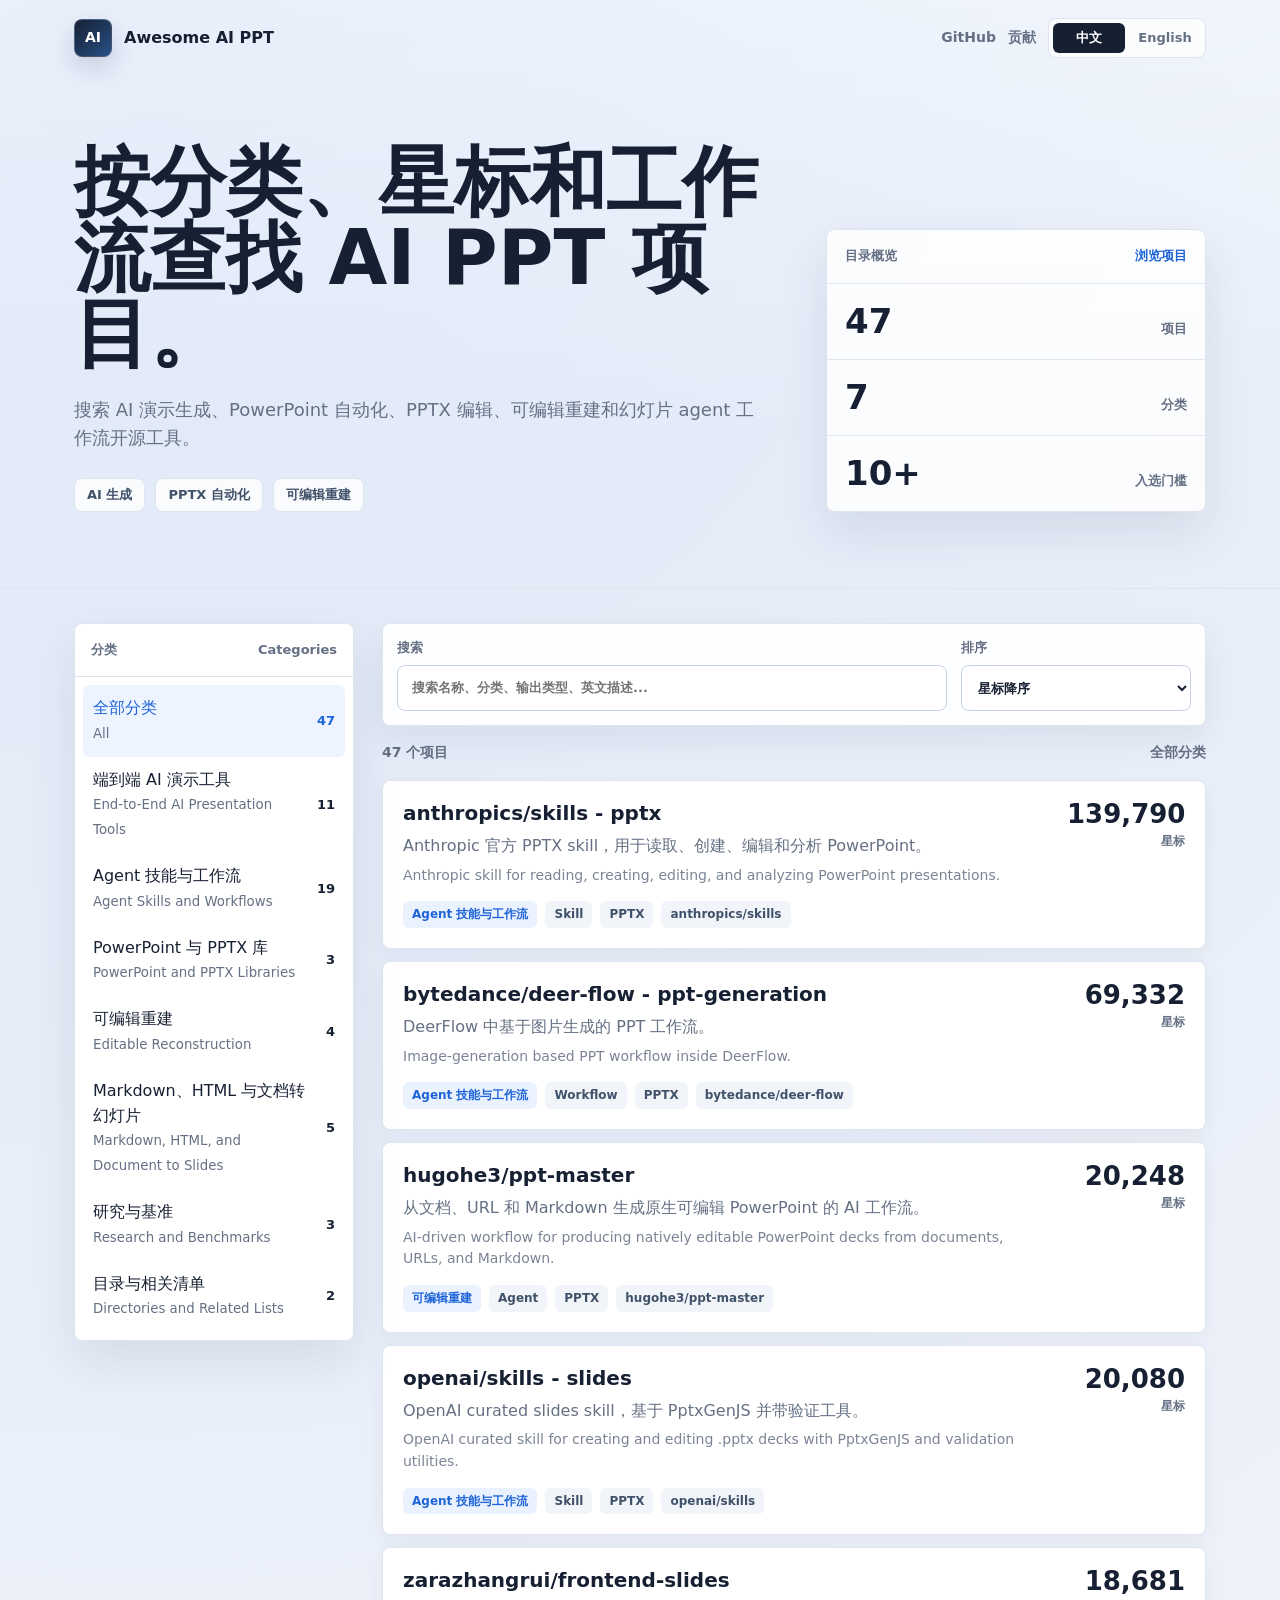
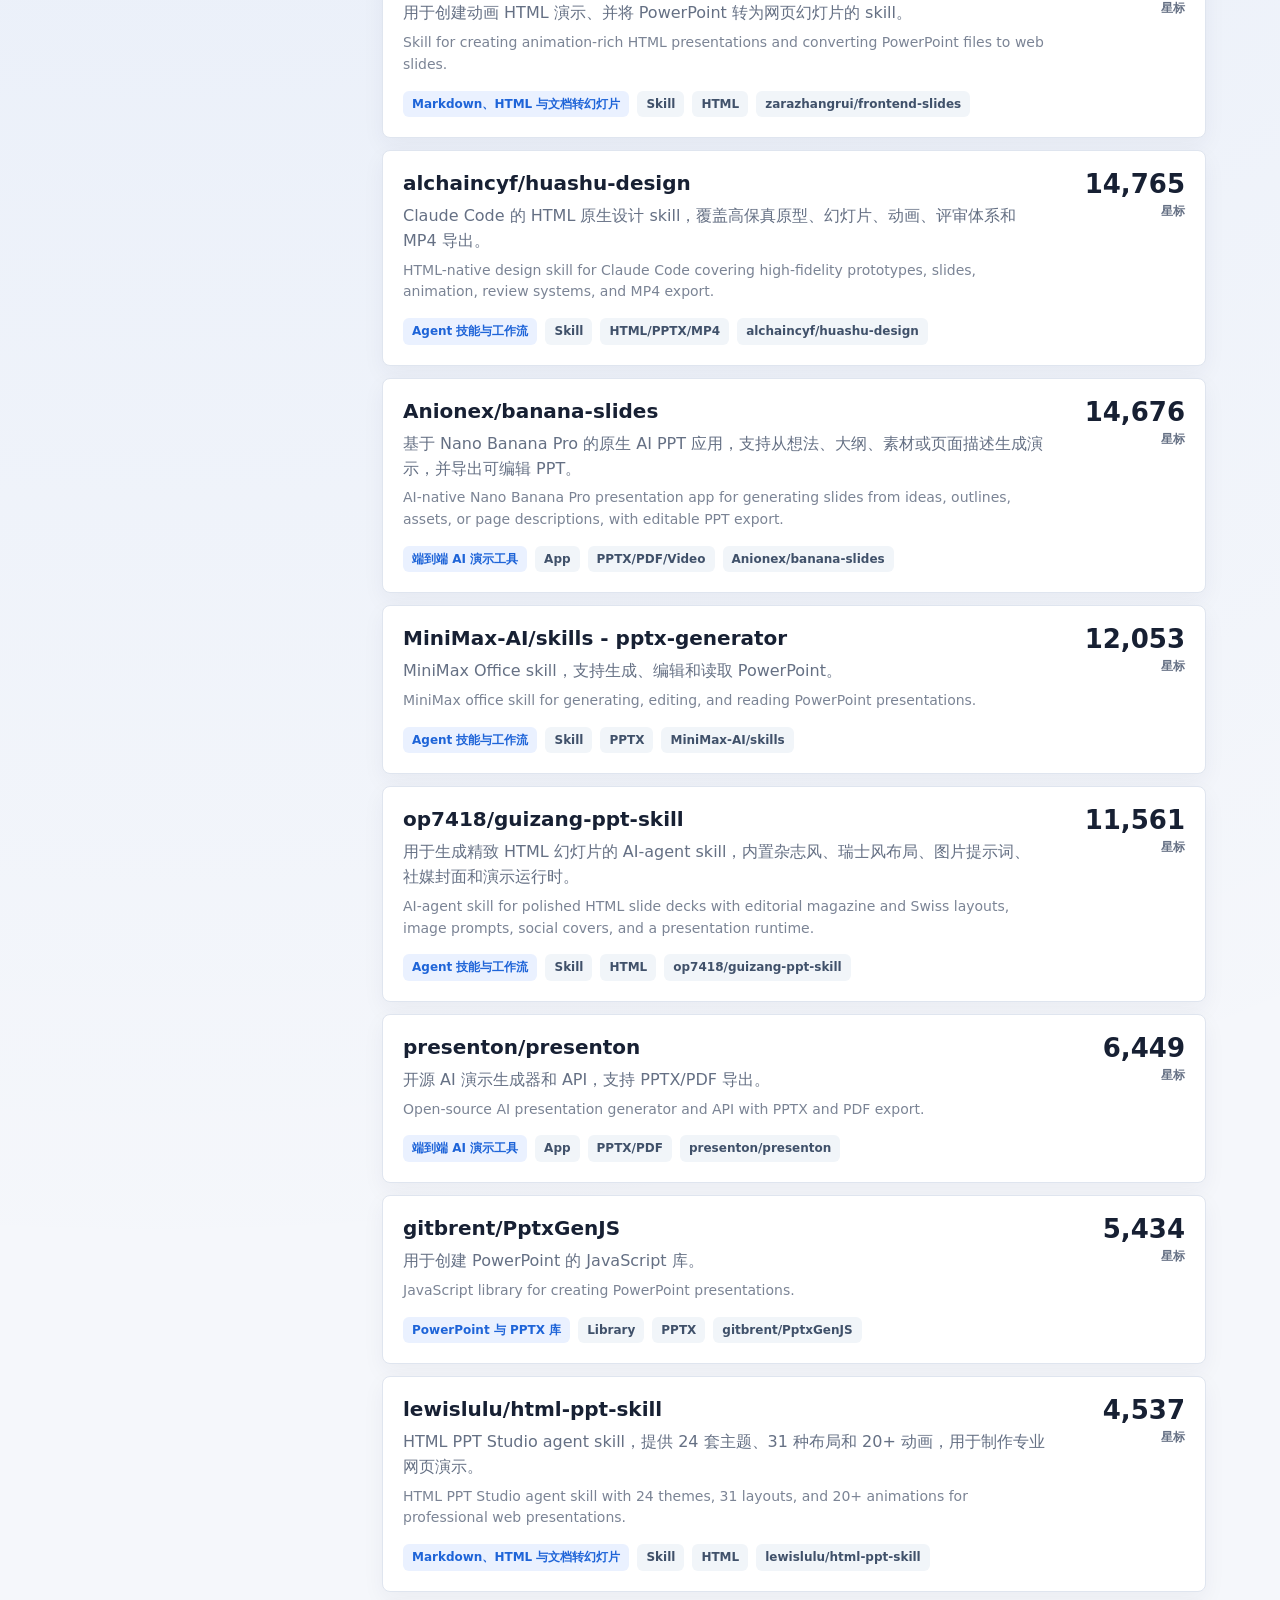
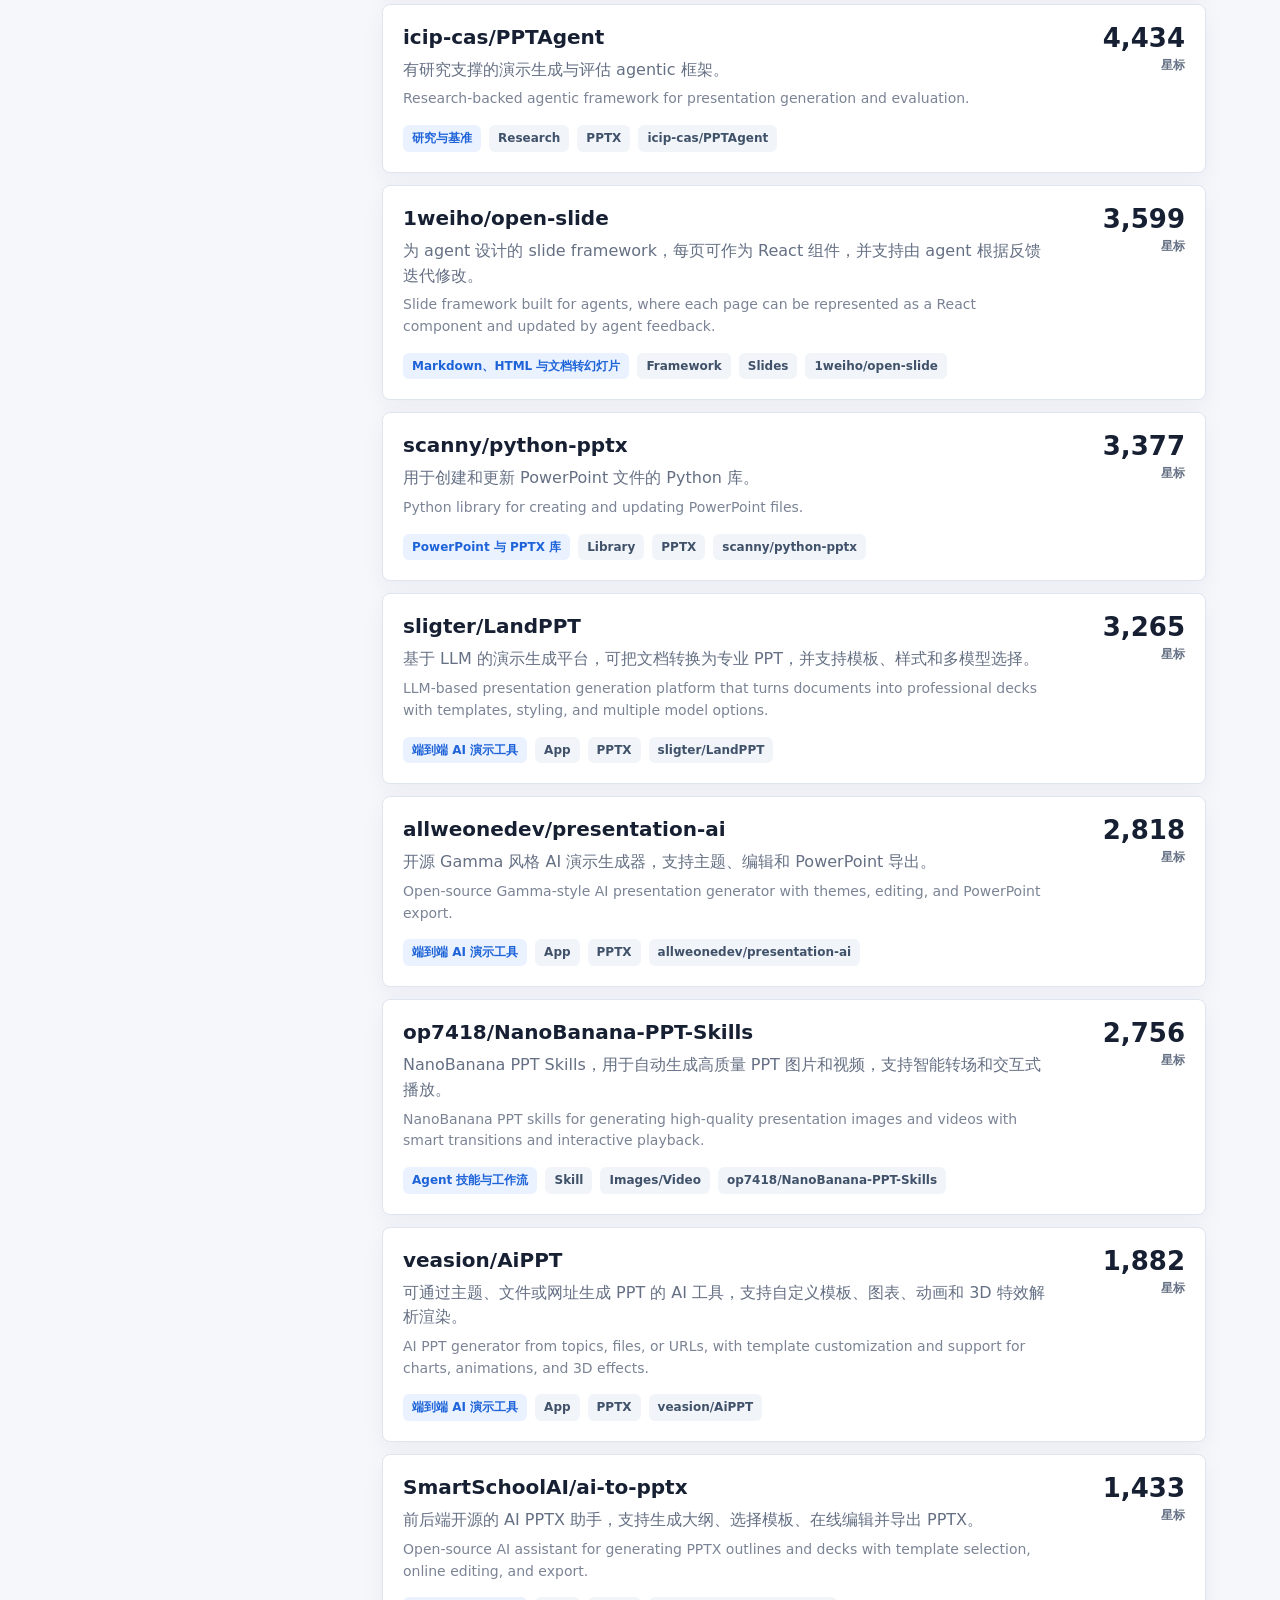
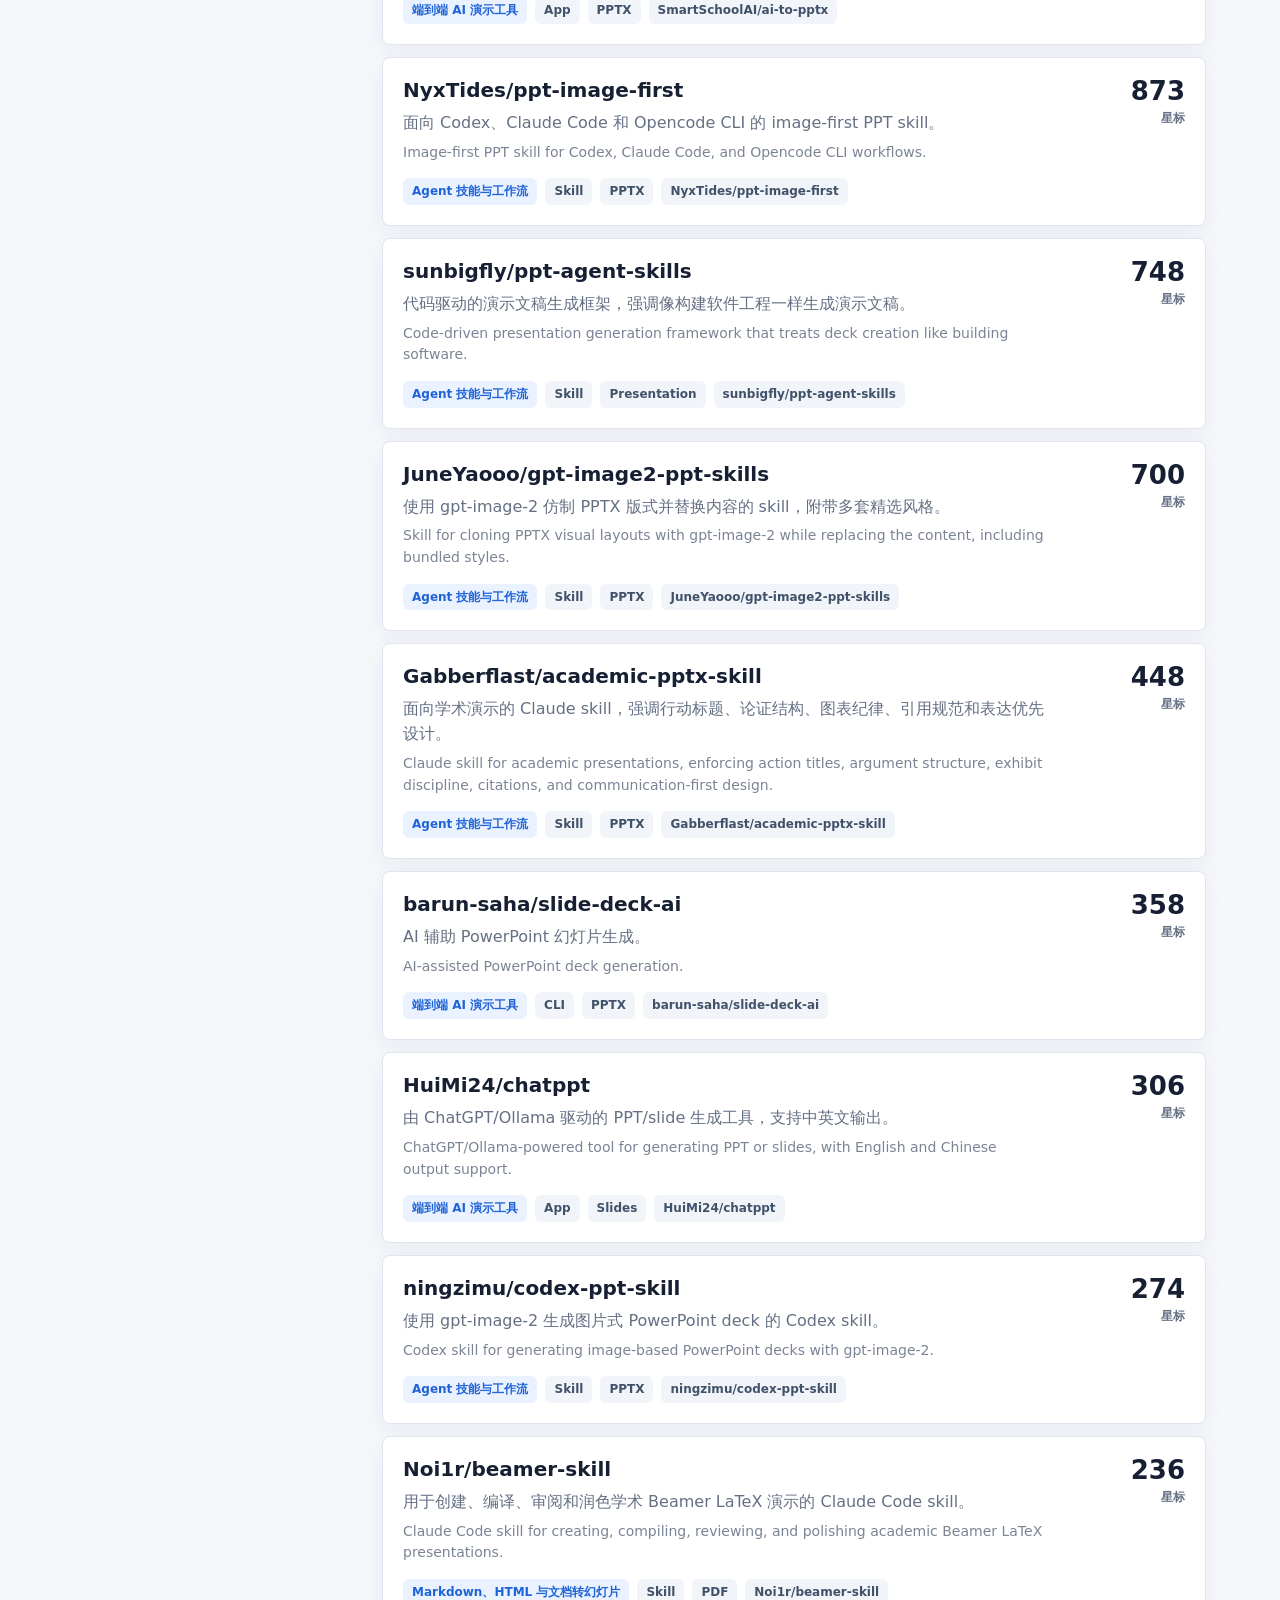
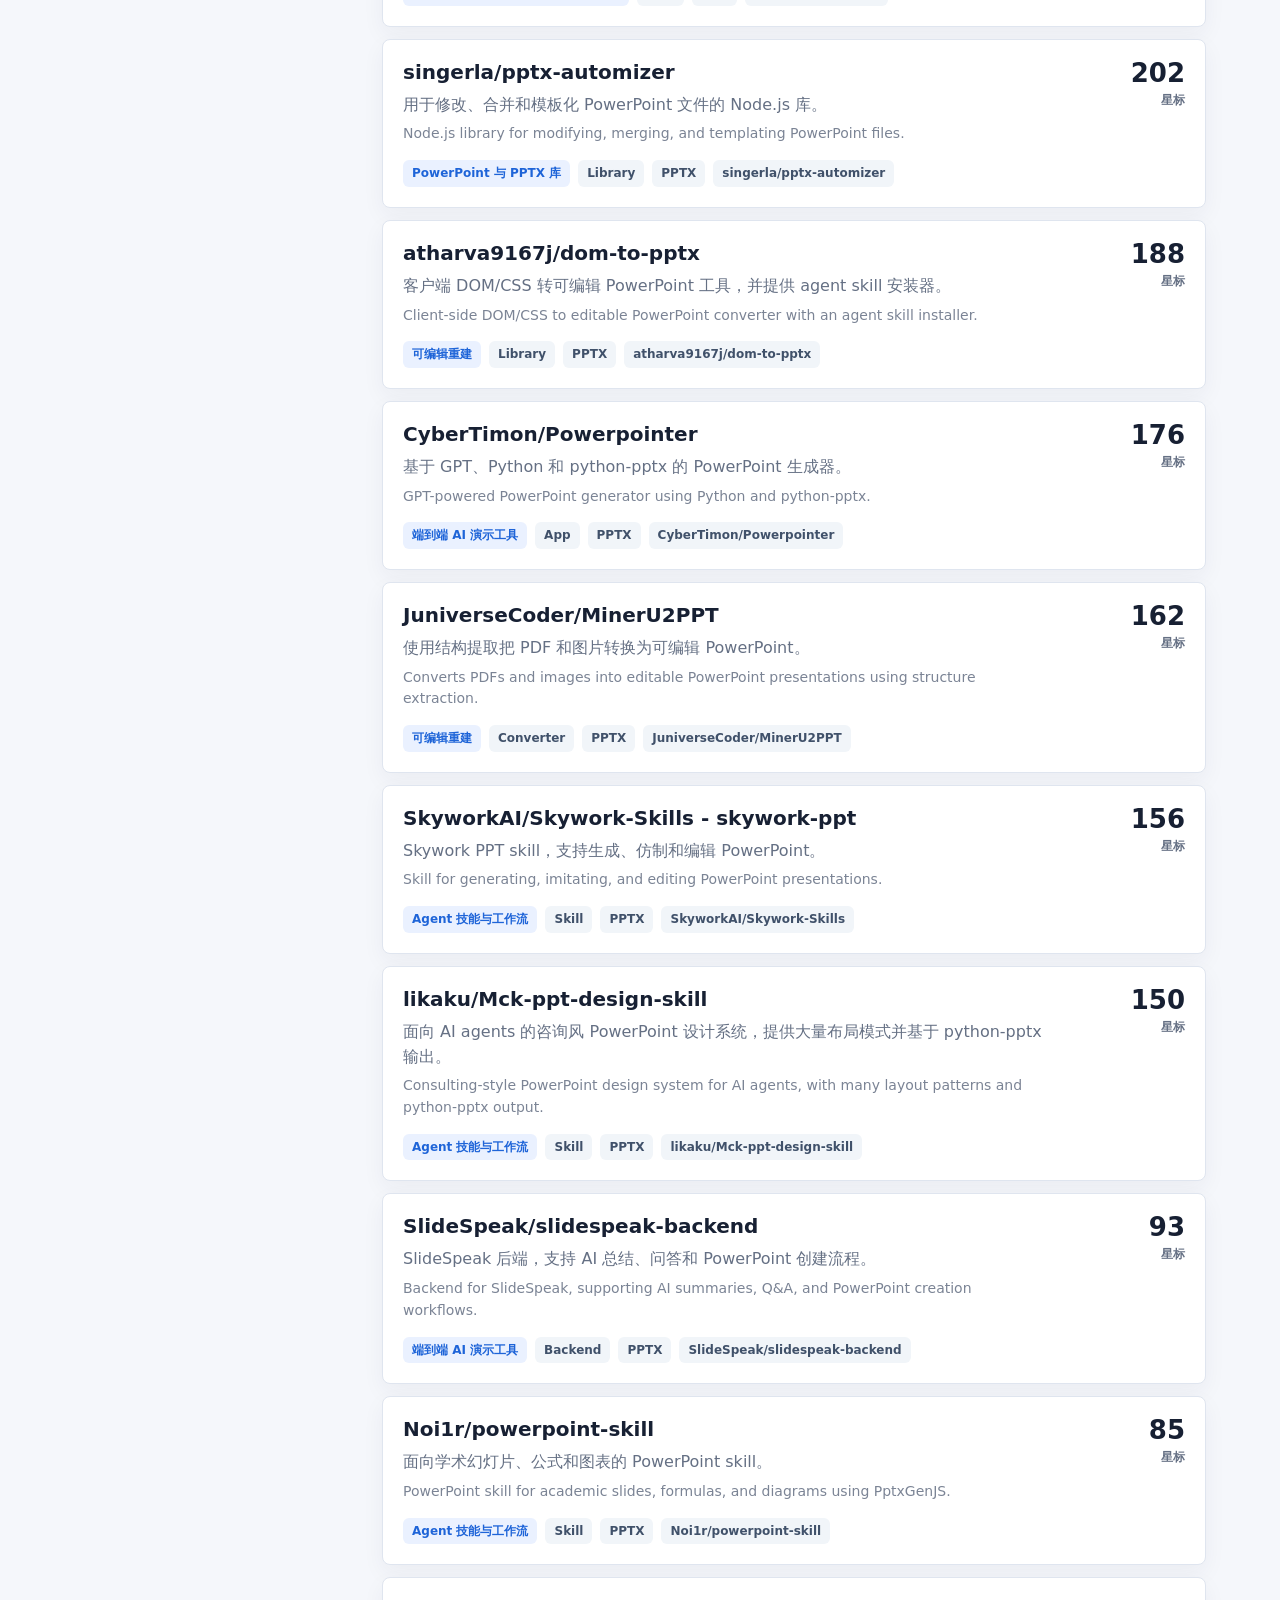
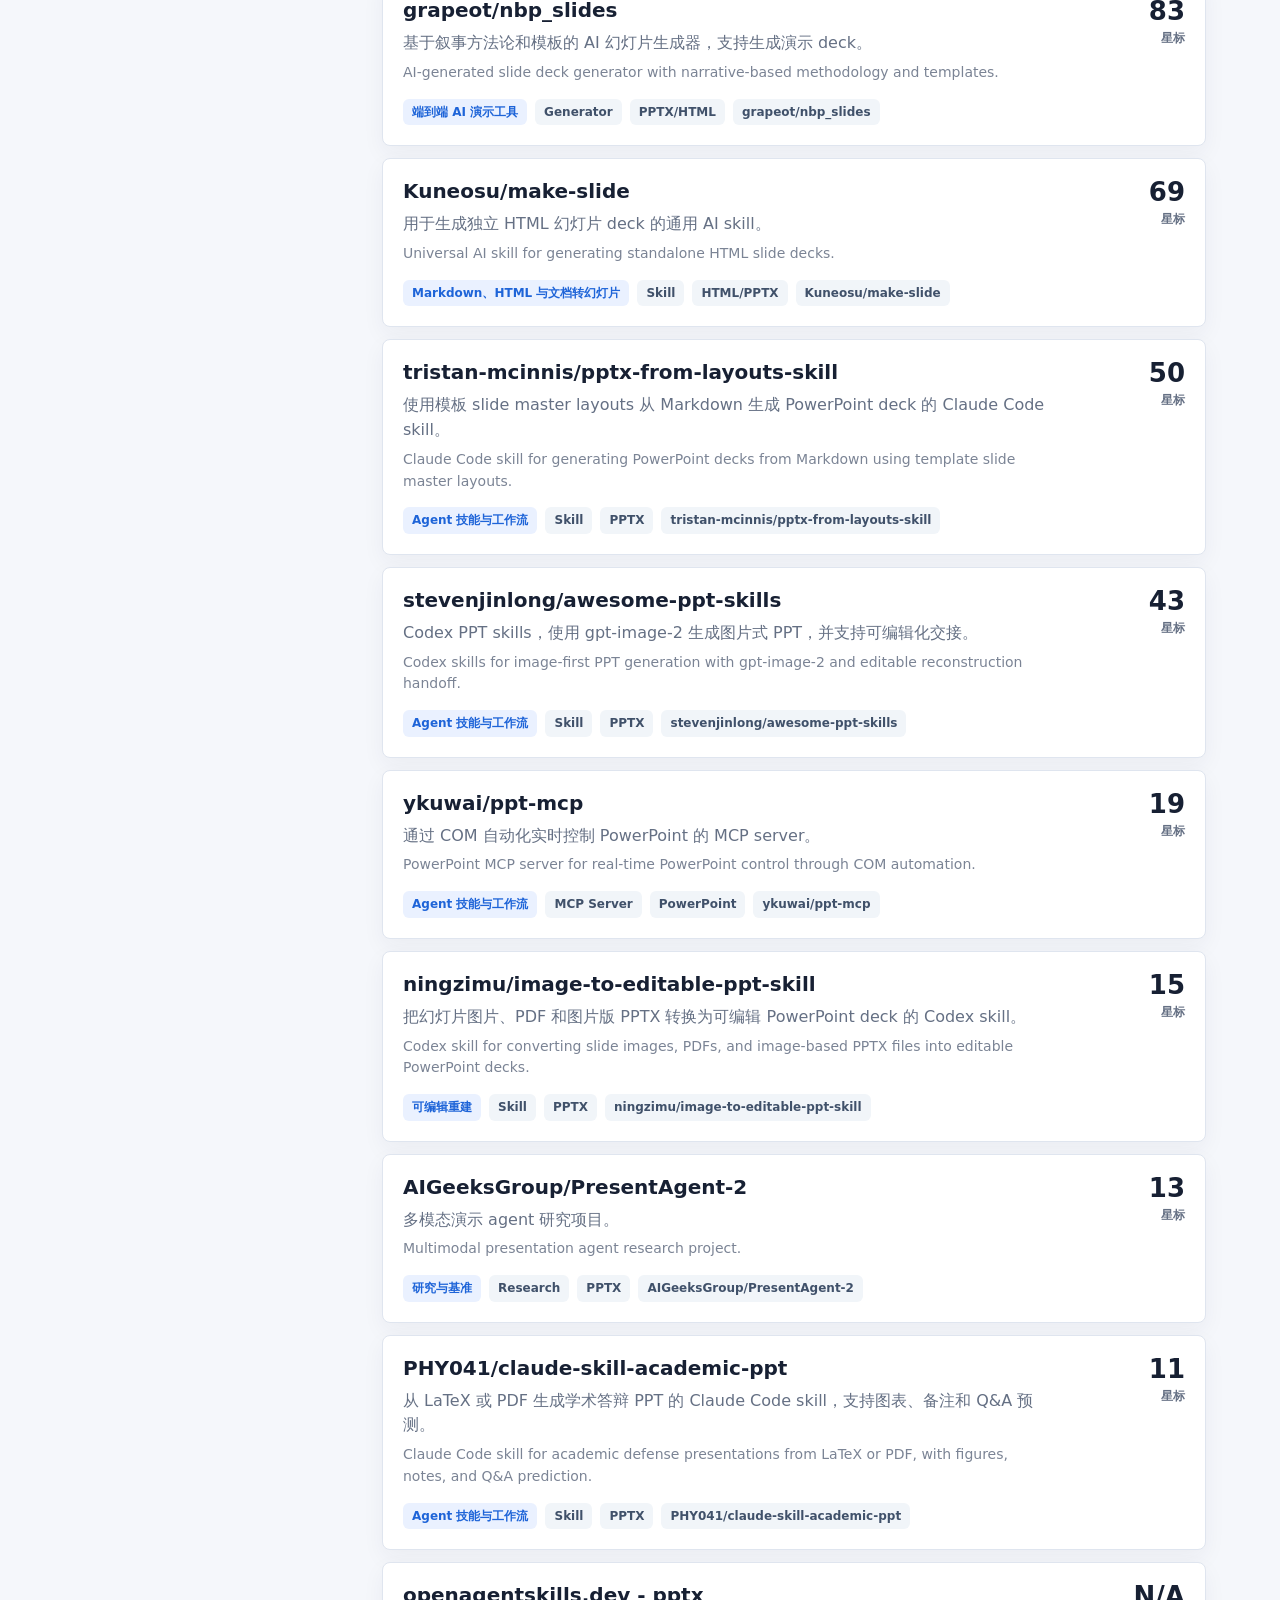
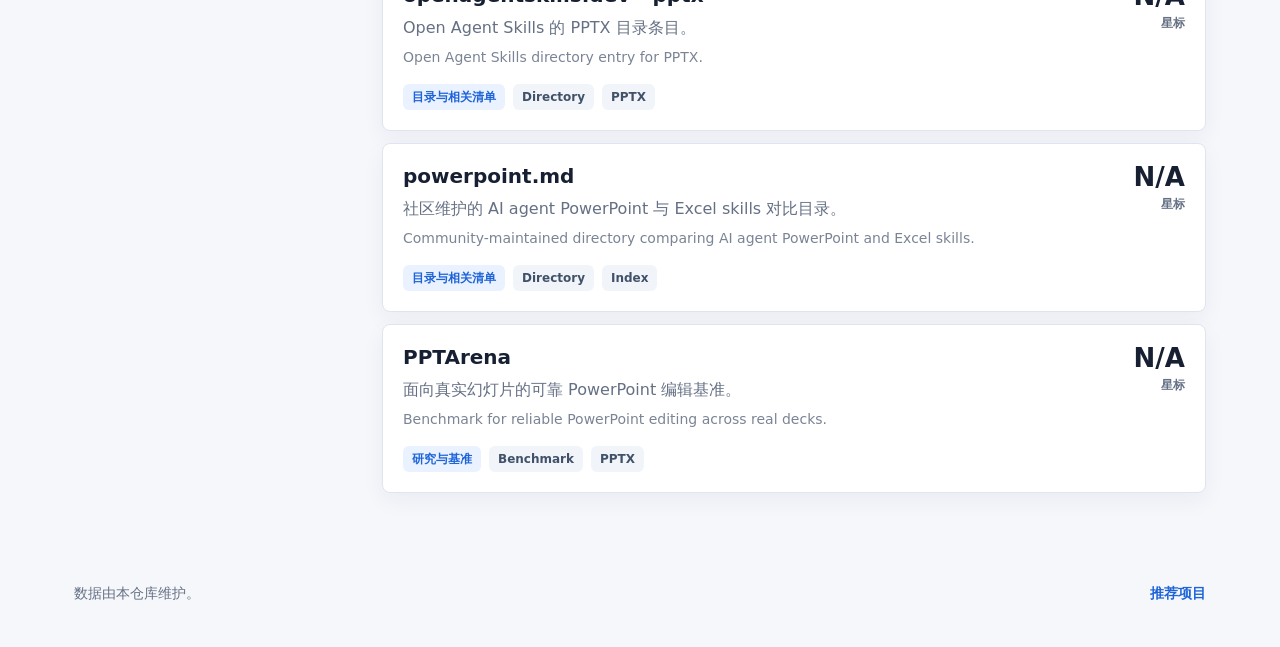
==== docs/index.html @ 70239cb6 "Remove Pages hero kicker" ====
<!doctype html>
<html lang="zh-CN">
  <head>
    <meta charset="utf-8">
    <meta name="viewport" content="width=device-width, initial-scale=1">
    <meta name="description" content="AI PPT、PowerPoint 自动化、PPTX 编辑和幻灯片工作流工具的双语可搜索目录。">
    <title>Awesome AI PPT</title>
    <link rel="stylesheet" href="styles.css">
  </head>
  <body>
    <header class="site-header">
      <nav class="topbar" aria-label="Primary">
        <a class="brand" href="./" aria-label="Awesome AI PPT home">
          <span class="brand-mark">AI</span>
          <span>Awesome AI PPT</span>
        </a>
        <div class="top-actions">
          <a href="https://github.com/ningzimu/awesome-ai-ppt">GitHub</a>
          <a href="https://github.com/ningzimu/awesome-ai-ppt/blob/main/CONTRIBUTING.md" data-i18n="contribute">贡献</a>
          <div class="language-switch" aria-label="Language switch">
            <button class="active" type="button" data-lang="zh">中文</button>
            <button type="button" data-lang="en">English</button>
          </div>
        </div>
      </nav>
      <section class="hero">
        <div class="hero-main">
          <h1 data-i18n="heroTitle">按分类、星标和工作流查找 AI PPT 项目。</h1>
          <p class="hero-copy" data-i18n="heroCopy">
            搜索 AI 演示生成、PowerPoint 自动化、PPTX 编辑、可编辑重建和幻灯片 agent 工作流开源工具。
          </p>
          <div class="hero-tags" aria-label="Highlighted workflows">
            <span data-i18n="tagGeneration">AI 生成</span>
            <span data-i18n="tagAutomation">PPTX 自动化</span>
            <span data-i18n="tagRebuild">可编辑重建</span>
          </div>
        </div>
        <div class="hero-panel" aria-label="Directory summary">
          <div class="hero-panel-head">
            <span data-i18n="summaryLabel">目录概览</span>
            <a href="#projectList" data-i18n="browseLabel">浏览项目</a>
          </div>
          <div class="hero-stats">
            <div>
              <strong id="statProjects">0</strong>
              <span data-i18n="projectsLabel">项目</span>
            </div>
            <div>
              <strong id="statCategories">0</strong>
              <span data-i18n="categoriesLabel">分类</span>
            </div>
            <div>
              <strong>10+</strong>
              <span data-i18n="thresholdLabel">入选门槛</span>
            </div>
          </div>
        </div>
      </section>
    </header>

    <main class="layout">
      <aside class="sidebar" aria-label="Category navigation">
        <div class="sidebar-head">
          <span>分类</span>
          <span>Categories</span>
        </div>
        <nav id="categoryNav" class="category-nav"></nav>
      </aside>

      <section class="content">
        <div class="toolbar" aria-label="Directory controls">
          <label class="search">
            <span data-i18n="searchLabel">搜索</span>
            <input id="searchInput" type="search" placeholder="搜索名称、分类、输出类型、英文描述..." autocomplete="off">
          </label>
          <label class="select">
            <span data-i18n="sortLabel">排序</span>
            <select id="sortSelect">
              <option value="stars-desc" data-i18n="sortStarsDesc">星标降序</option>
              <option value="stars-asc" data-i18n="sortStarsAsc">星标升序</option>
              <option value="name-asc" data-i18n="sortNameAsc">名称 A-Z</option>
            </select>
          </label>
        </div>

        <div class="result-line">
          <span id="resultCount">0 个项目</span>
          <span id="activeCategory">全部分类</span>
        </div>

        <div id="projectList" class="project-list" aria-live="polite"></div>
      </section>
    </main>

    <footer class="site-footer">
      <span data-i18n="footerCopy">数据由本仓库维护。</span>
      <a href="https://github.com/ningzimu/awesome-ai-ppt/issues/new?template=add-project.md" data-i18n="suggestProject">推荐项目</a>
    </footer>

    <script src="app.js" defer></script>
  </body>
</html>
---- docs/styles.css ----
:root {
  color-scheme: light;
  --bg: #f5f7fb;
  --panel: #ffffff;
  --panel-soft: #f9fbff;
  --text: #172033;
  --muted: #657084;
  --line: #dfe5ef;
  --line-strong: #c7d2e2;
  --accent: #1e64d8;
  --accent-2: #0f9f8f;
  --accent-soft: #eaf1ff;
  --chip: #eef4ff;
  --shadow: 0 20px 48px rgba(31, 45, 74, 0.1);
}

* {
  box-sizing: border-box;
}

html {
  scroll-behavior: smooth;
}

body {
  margin: 0;
  overflow-x: hidden;
  background:
    radial-gradient(circle at 12% 0%, rgba(30, 100, 216, 0.1), transparent 28%),
    linear-gradient(180deg, #ffffff 0, var(--bg) 420px);
  color: var(--text);
  font-family: Inter, ui-sans-serif, system-ui, -apple-system, BlinkMacSystemFont, "Segoe UI", sans-serif;
  line-height: 1.55;
}

a {
  color: inherit;
  text-decoration: none;
}

.site-header {
  border-bottom: 1px solid var(--line);
}

.topbar {
  display: flex;
  align-items: center;
  justify-content: space-between;
  gap: 24px;
  max-width: 1180px;
  margin: 0 auto;
  padding: 18px 24px;
}

.brand,
.top-actions {
  display: flex;
  align-items: center;
  gap: 12px;
}

.brand {
  font-weight: 800;
}

.brand-mark {
  display: inline-grid;
  width: 38px;
  height: 38px;
  place-items: center;
  border: 1px solid rgba(255, 255, 255, 0.18);
  border-radius: 8px;
  background: linear-gradient(135deg, var(--text), #285086);
  color: #fff;
  font-size: 14px;
  box-shadow: 0 10px 24px rgba(23, 32, 51, 0.16);
}

.top-actions a {
  color: var(--muted);
  font-size: 14px;
  font-weight: 700;
}

.top-actions a:hover {
  color: var(--accent);
}

.language-switch {
  display: inline-flex;
  gap: 4px;
  padding: 4px;
  border: 1px solid var(--line);
  border-radius: 8px;
  background: rgba(255, 255, 255, 0.78);
}

.language-switch button {
  min-width: 72px;
  min-height: 30px;
  border: 0;
  border-radius: 6px;
  background: transparent;
  color: var(--muted);
  cursor: pointer;
  font: inherit;
  font-size: 13px;
  font-weight: 800;
}

.language-switch button.active {
  background: var(--text);
  color: #fff;
}

.hero {
  display: grid;
  grid-template-columns: minmax(0, 1fr) minmax(300px, 380px);
  gap: 44px;
  max-width: 1180px;
  margin: 0 auto;
  padding: 68px 24px 76px;
}

.hero-main {
  min-width: 0;
}

h1 {
  max-width: 760px;
  margin: 0;
  font-size: clamp(42px, 7vw, 76px);
  line-height: 1;
  letter-spacing: 0;
  overflow-wrap: anywhere;
}

.hero-copy {
  max-width: 690px;
  margin: 24px 0 0;
  color: var(--muted);
  font-size: 18px;
}

.hero-tags {
  display: flex;
  flex-wrap: wrap;
  gap: 10px;
  margin-top: 26px;
}

.hero-tags span {
  display: inline-flex;
  align-items: center;
  min-height: 34px;
  padding: 6px 12px;
  border: 1px solid var(--line);
  border-radius: 8px;
  background: rgba(255, 255, 255, 0.8);
  color: #40516a;
  font-size: 13px;
  font-weight: 800;
}

.hero-panel {
  align-self: end;
  min-width: 0;
  border: 1px solid var(--line);
  border-radius: 8px;
  background: rgba(255, 255, 255, 0.86);
  box-shadow: var(--shadow);
  overflow: hidden;
}

.hero-panel-head {
  display: flex;
  align-items: center;
  justify-content: space-between;
  gap: 16px;
  padding: 16px 18px;
  border-bottom: 1px solid var(--line);
  color: var(--muted);
  font-size: 13px;
  font-weight: 800;
}

.hero-panel-head a {
  color: var(--accent);
}

.hero-stats {
  display: grid;
}

.hero-stats div {
  display: flex;
  align-items: baseline;
  justify-content: space-between;
  gap: 20px;
  padding: 20px 18px;
  border-bottom: 1px solid var(--line);
}

.hero-stats div:last-child {
  border-bottom: 0;
}

.hero-stats strong {
  font-size: 34px;
  line-height: 1;
}

.hero-stats span {
  color: var(--muted);
  font-size: 13px;
  font-weight: 750;
  text-align: right;
}

.layout {
  display: grid;
  grid-template-columns: 280px minmax(0, 1fr);
  gap: 28px;
  max-width: 1180px;
  margin: 0 auto;
  padding: 34px 24px 64px;
}

.sidebar {
  position: sticky;
  top: 18px;
  align-self: start;
  border: 1px solid var(--line);
  border-radius: 8px;
  background: var(--panel);
  box-shadow: var(--shadow);
  overflow: hidden;
}

.sidebar-head {
  display: flex;
  justify-content: space-between;
  padding: 16px;
  border-bottom: 1px solid var(--line);
  color: var(--muted);
  font-size: 13px;
  font-weight: 800;
}

.category-nav {
  display: grid;
  padding: 8px;
}

.category-nav button {
  display: grid;
  grid-template-columns: minmax(0, 1fr) auto;
  align-items: center;
  gap: 12px;
  width: 100%;
  padding: 11px 10px;
  border: 0;
  border-radius: 6px;
  background: transparent;
  color: var(--text);
  cursor: pointer;
  font: inherit;
  text-align: left;
}

.category-nav button:hover,
.category-nav button.active {
  background: var(--chip);
  color: var(--accent);
}

.category-nav small {
  color: var(--muted);
}

.category-nav strong {
  font-size: 13px;
}

.content {
  min-width: 0;
}

.toolbar {
  position: sticky;
  top: 18px;
  z-index: 2;
  display: grid;
  grid-template-columns: minmax(0, 1fr) 230px;
  gap: 14px;
  margin-bottom: 14px;
  padding: 14px;
  border: 1px solid var(--line);
  border-radius: 8px;
  background: rgba(255, 255, 255, 0.92);
  box-shadow: 0 14px 32px rgba(31, 45, 74, 0.08);
}

.search,
.select {
  display: grid;
  gap: 7px;
  color: var(--muted);
  font-size: 13px;
  font-weight: 800;
}

input,
select {
  width: 100%;
  min-height: 46px;
  border: 1px solid var(--line-strong);
  border-radius: 8px;
  background: #fff;
  color: var(--text);
  font: inherit;
}

input {
  padding: 0 14px;
}

select {
  padding: 0 12px;
}

input:focus,
select:focus {
  border-color: var(--accent);
  outline: 3px solid rgba(30, 100, 216, 0.16);
}

.result-line {
  display: flex;
  align-items: center;
  justify-content: space-between;
  gap: 16px;
  margin: 16px 0;
  color: var(--muted);
  font-size: 14px;
  font-weight: 800;
}

.project-list {
  display: grid;
  gap: 12px;
}

.project {
  display: grid;
  grid-template-columns: minmax(0, 1fr) 118px;
  gap: 22px;
  padding: 20px;
  border: 1px solid var(--line);
  border-radius: 8px;
  background: var(--panel);
  box-shadow: 0 8px 22px rgba(31, 45, 74, 0.05);
  transition: border-color 160ms ease, box-shadow 160ms ease, transform 160ms ease;
}

.project:hover {
  border-color: rgba(30, 100, 216, 0.32);
  box-shadow: 0 16px 34px rgba(31, 45, 74, 0.1);
  transform: translateY(-1px);
}

.project h2 {
  margin: 0 0 8px;
  font-size: 20px;
  line-height: 1.25;
  letter-spacing: 0;
}

.project h2 a:hover {
  color: var(--accent);
}

.project p {
  margin: 0;
  color: var(--muted);
}

.project p.secondary {
  margin-top: 6px;
  color: #7b8495;
  font-size: 14px;
}

.meta {
  display: flex;
  flex-wrap: wrap;
  gap: 8px;
  margin-top: 15px;
}

.chip {
  display: inline-flex;
  align-items: center;
  min-height: 26px;
  padding: 4px 9px;
  border-radius: 6px;
  background: #f1f5f9;
  color: #40516a;
  font-size: 12px;
  font-weight: 800;
}

.chip:first-child {
  background: var(--accent-soft);
  color: var(--accent);
}

.stars {
  display: grid;
  align-content: start;
  justify-items: end;
  gap: 5px;
  min-width: 0;
  color: var(--muted);
  font-size: 12px;
  font-weight: 800;
}

.stars strong {
  color: var(--text);
  font-size: 26px;
  line-height: 1;
}

.empty {
  padding: 38px;
  border: 1px dashed var(--line-strong);
  border-radius: 8px;
  background: #fff;
  color: var(--muted);
  text-align: center;
}

.site-footer {
  display: flex;
  align-items: center;
  justify-content: space-between;
  gap: 18px;
  max-width: 1180px;
  margin: 0 auto;
  padding: 26px 24px 42px;
  color: var(--muted);
  font-size: 14px;
}

.site-footer a {
  color: var(--accent);
  font-weight: 800;
}

@media (max-width: 900px) {
  .hero,
  .layout,
  .toolbar {
    grid-template-columns: 1fr;
  }

  .hero {
    padding-top: 42px;
  }

  .sidebar,
  .toolbar {
    position: static;
  }

  .category-nav {
    grid-template-columns: repeat(2, minmax(0, 1fr));
  }
}

@media (max-width: 640px) {
  .topbar,
  .top-actions,
  .result-line,
  .site-footer {
    align-items: flex-start;
    flex-direction: column;
  }

  .topbar {
    gap: 16px;
  }

  .hero {
    padding: 34px 18px 48px;
  }

  .layout {
    padding: 24px 18px 48px;
  }

  h1 {
    font-size: 36px;
    line-height: 1.08;
  }

  .category-nav {
    grid-template-columns: 1fr;
  }

  .project {
    grid-template-columns: 1fr;
  }

  .stars {
    justify-items: start;
    grid-template-columns: auto auto;
    align-items: baseline;
  }
}
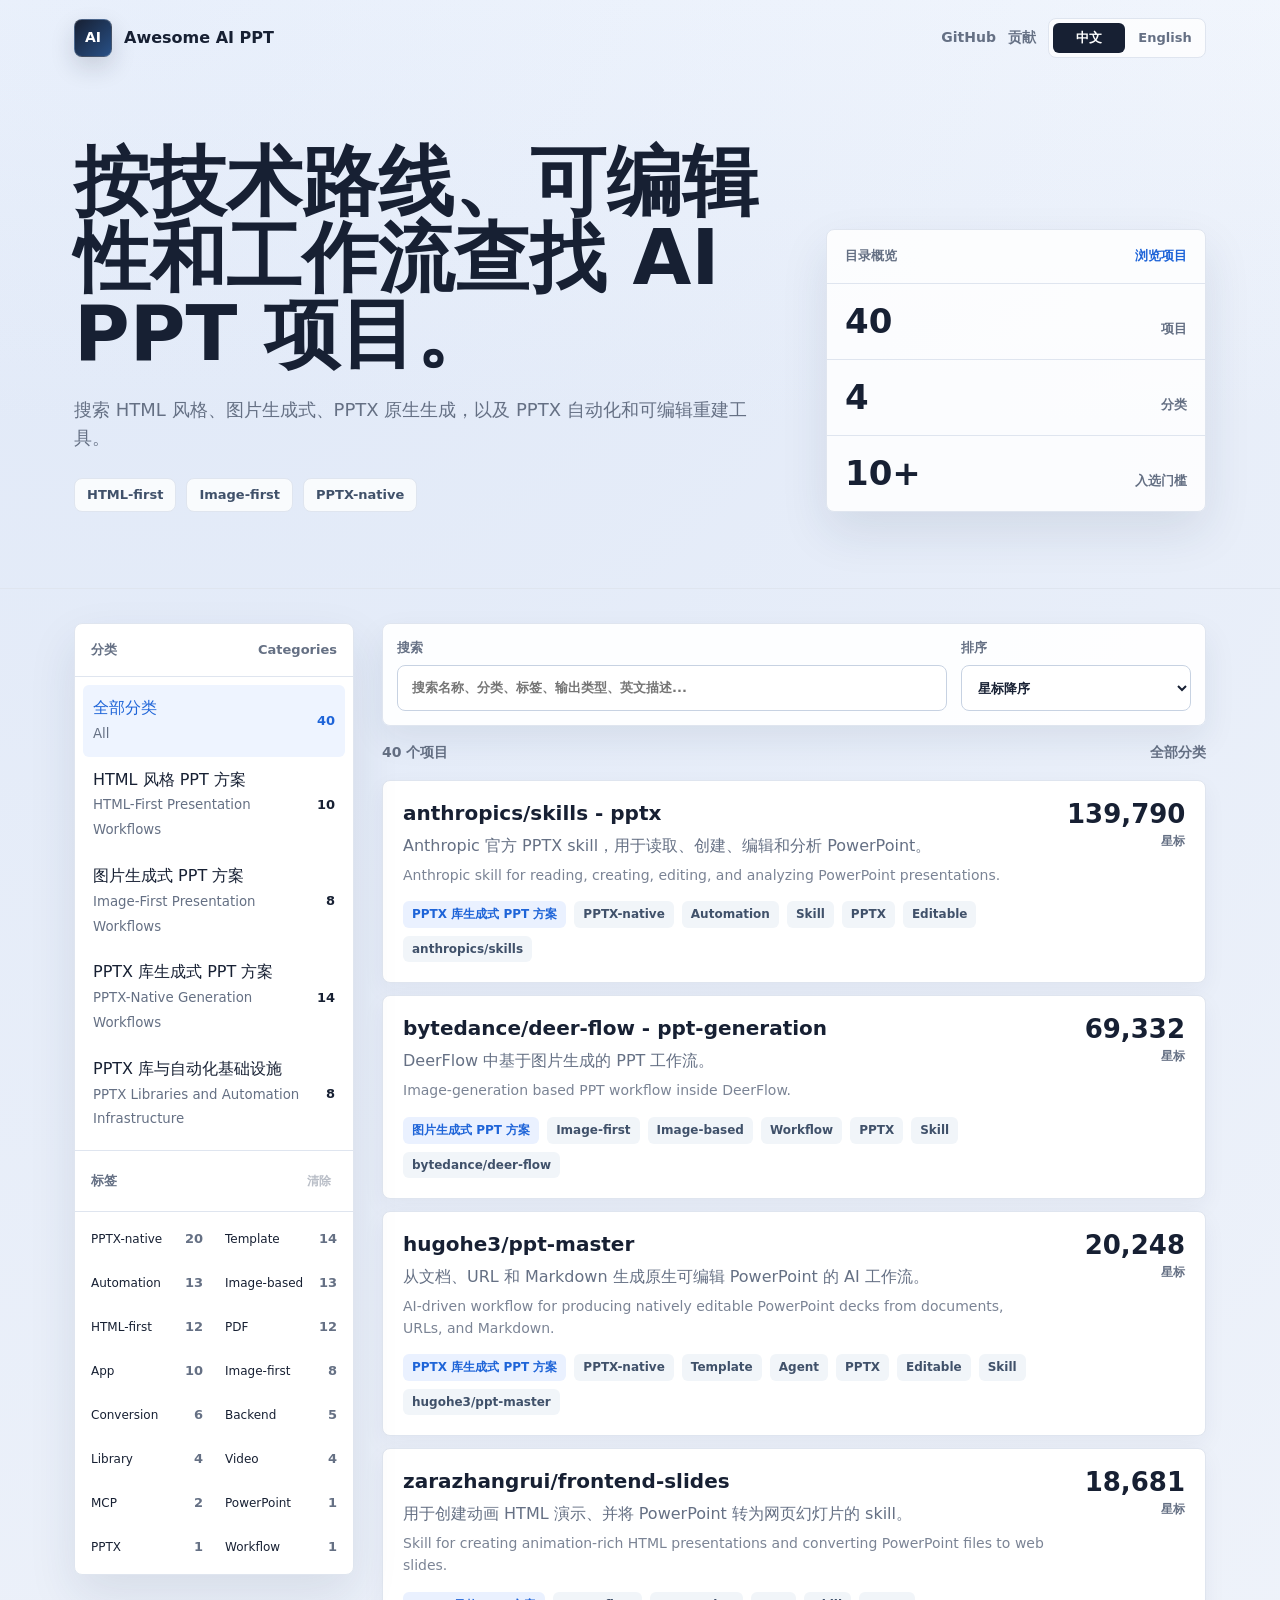
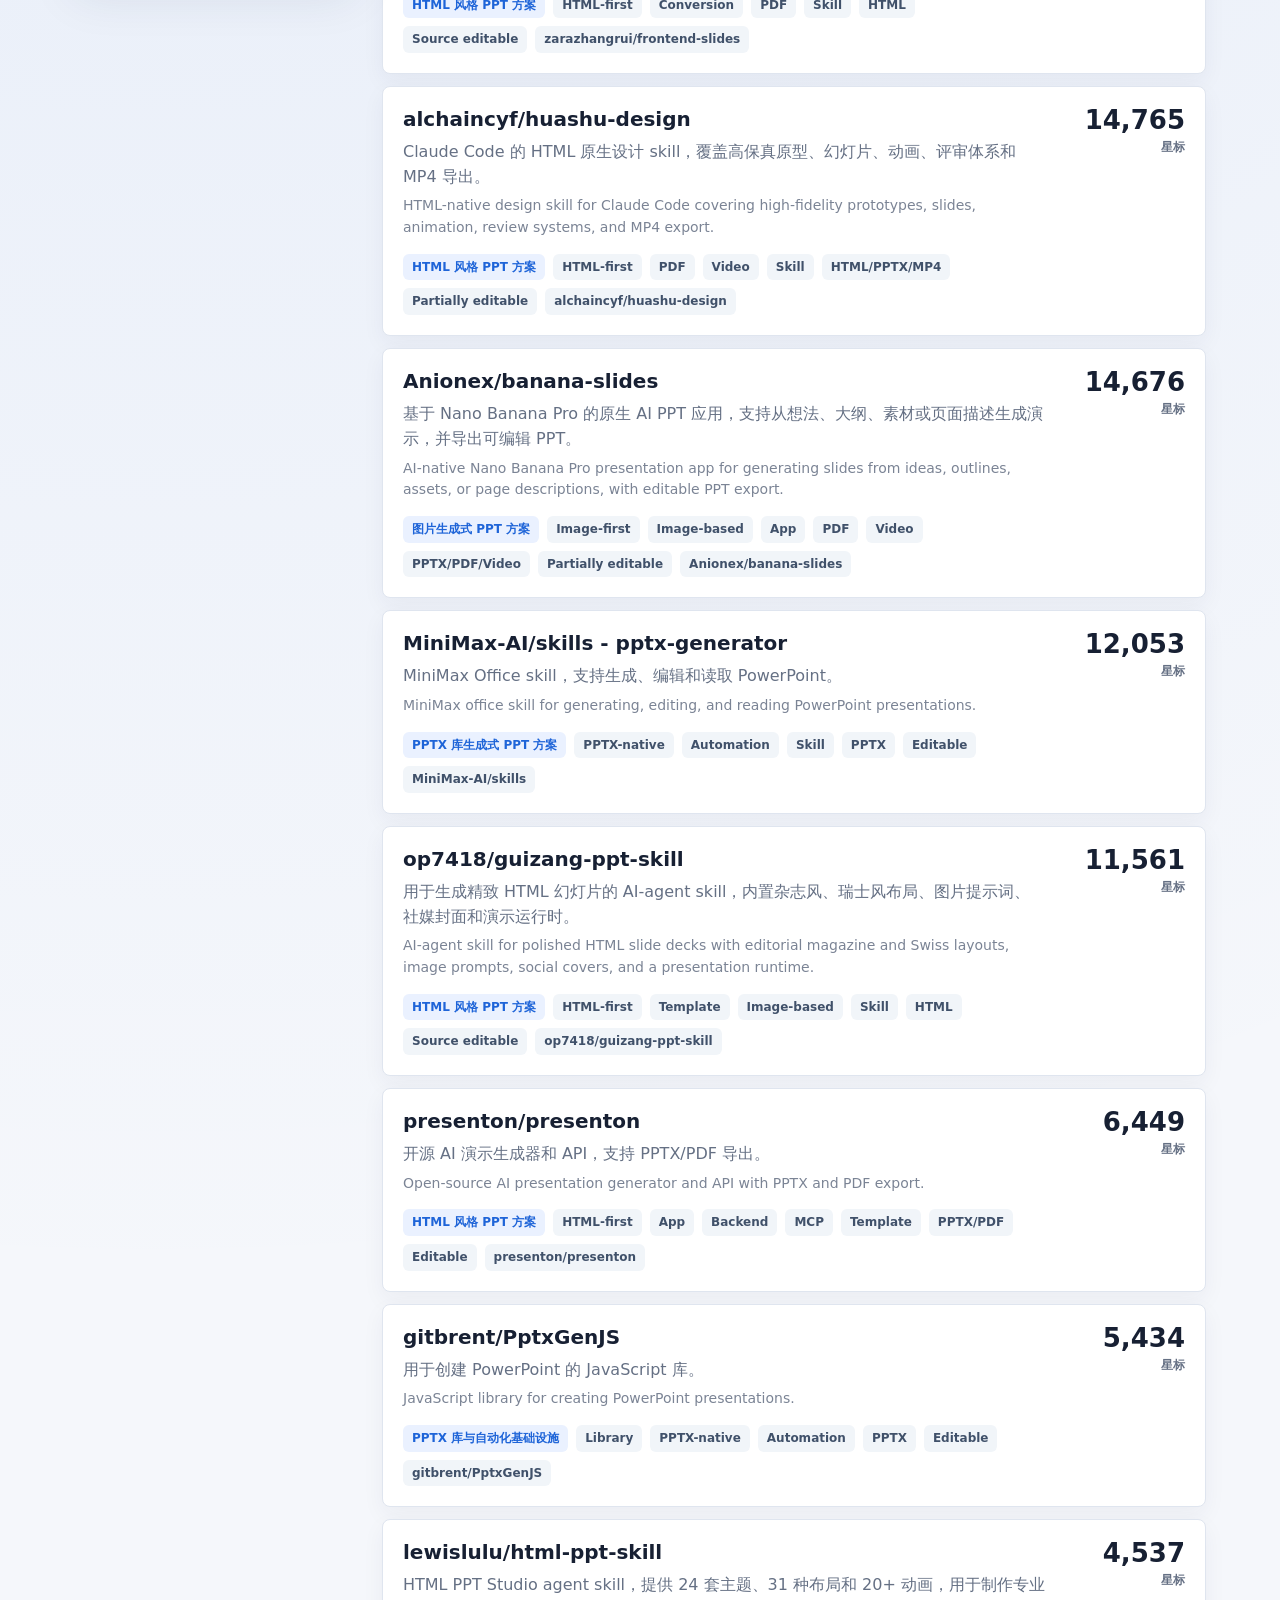
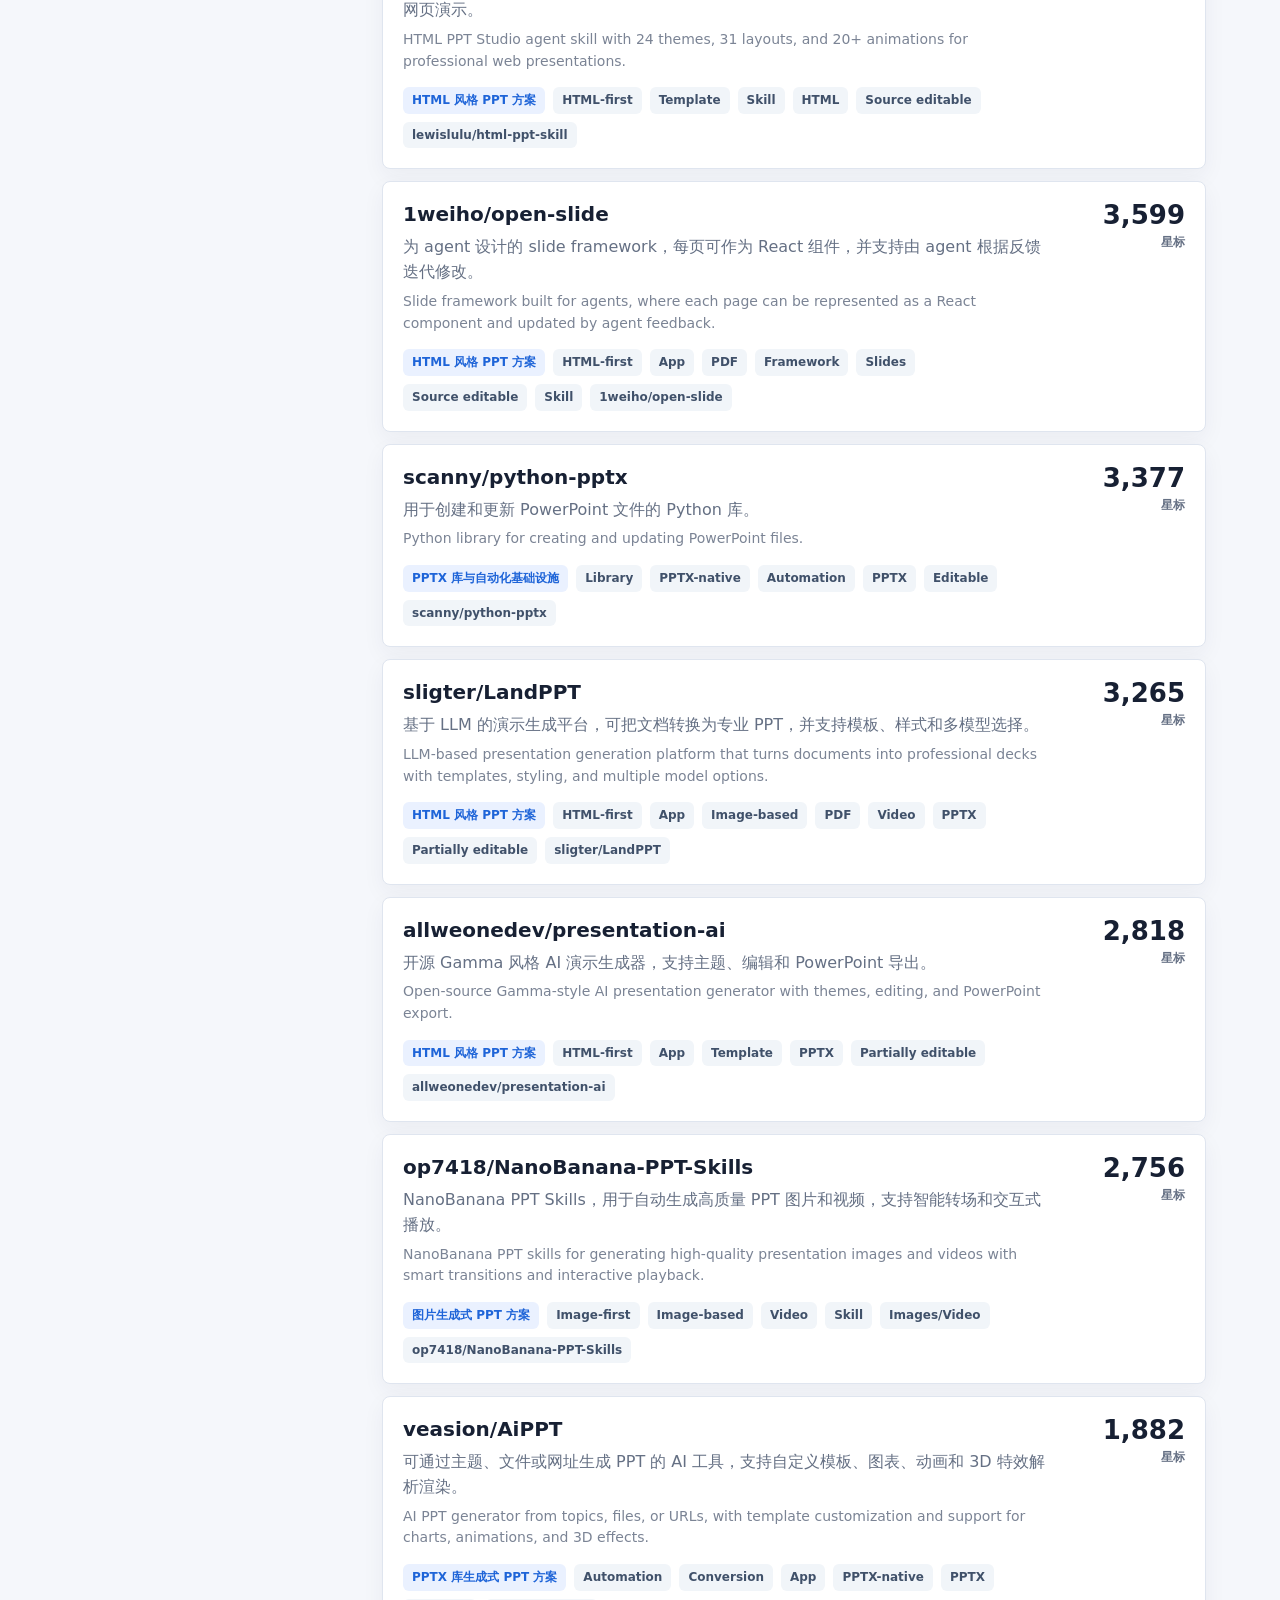
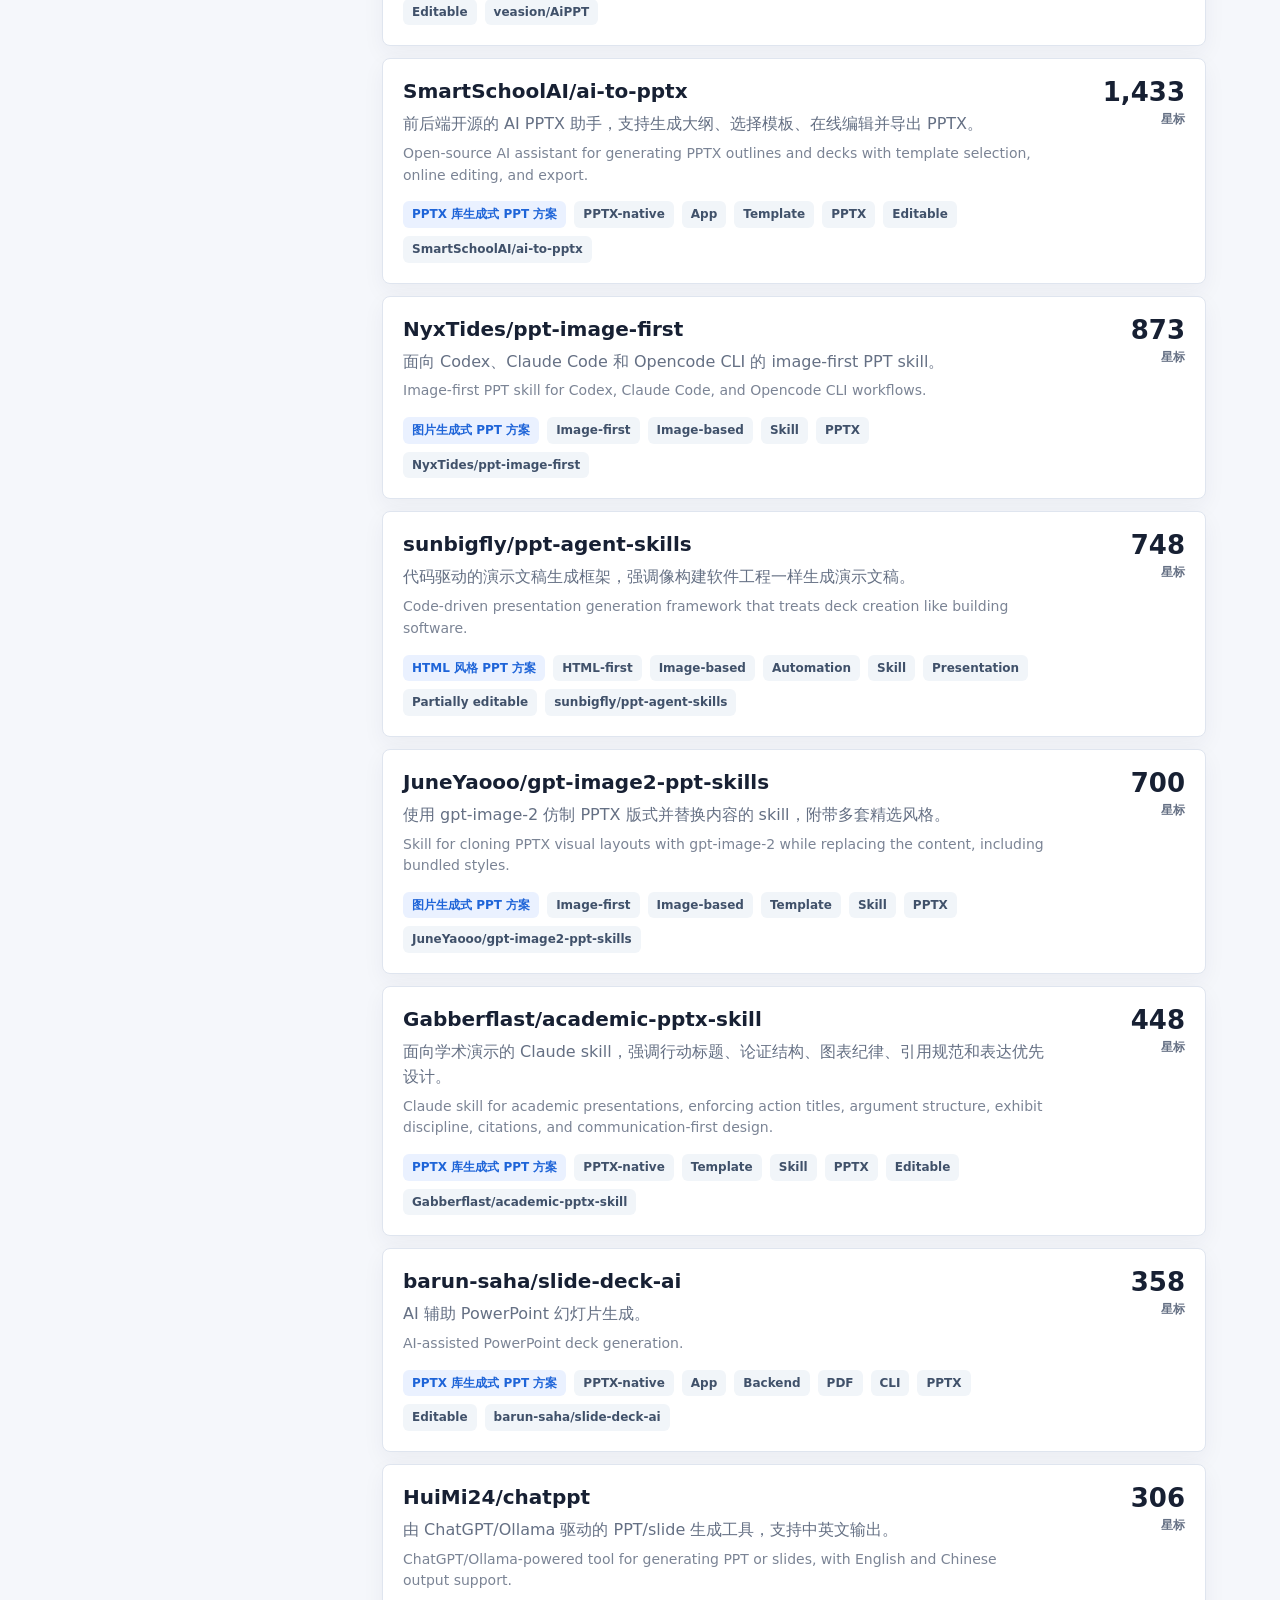
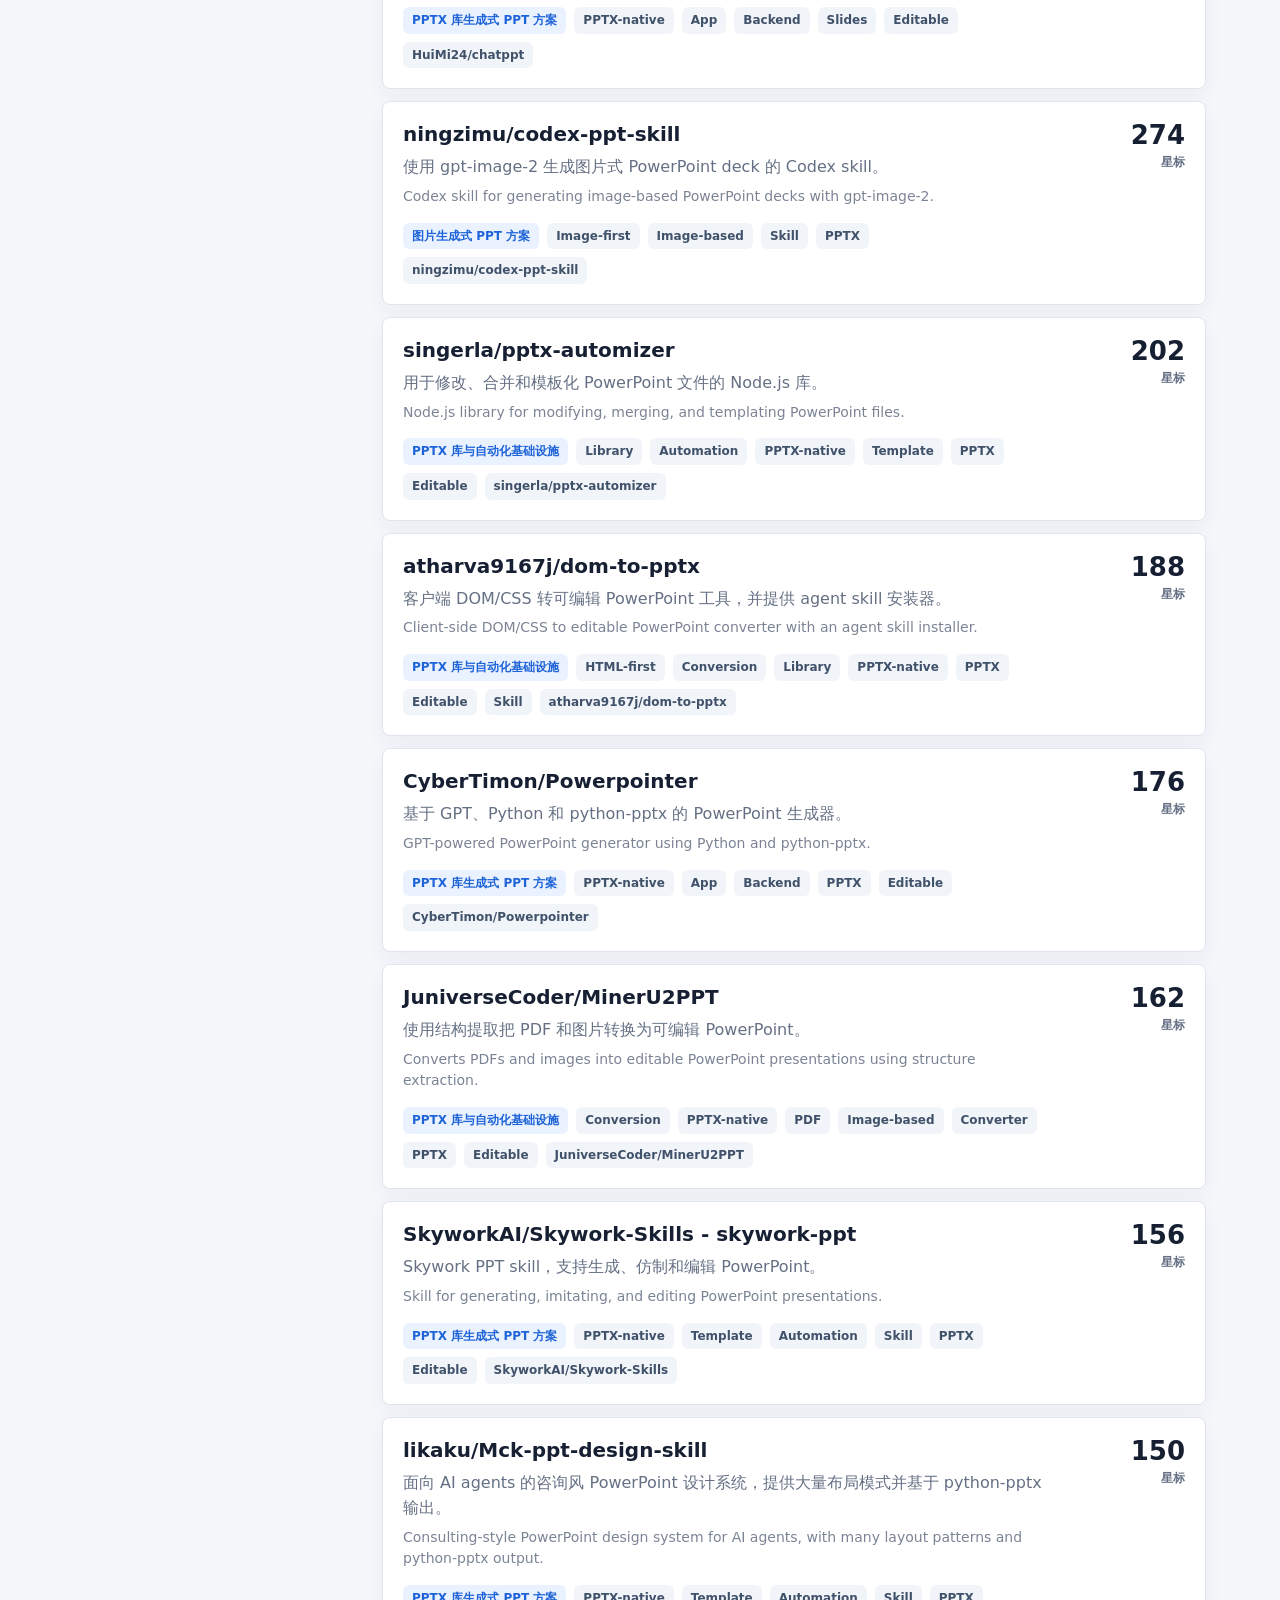
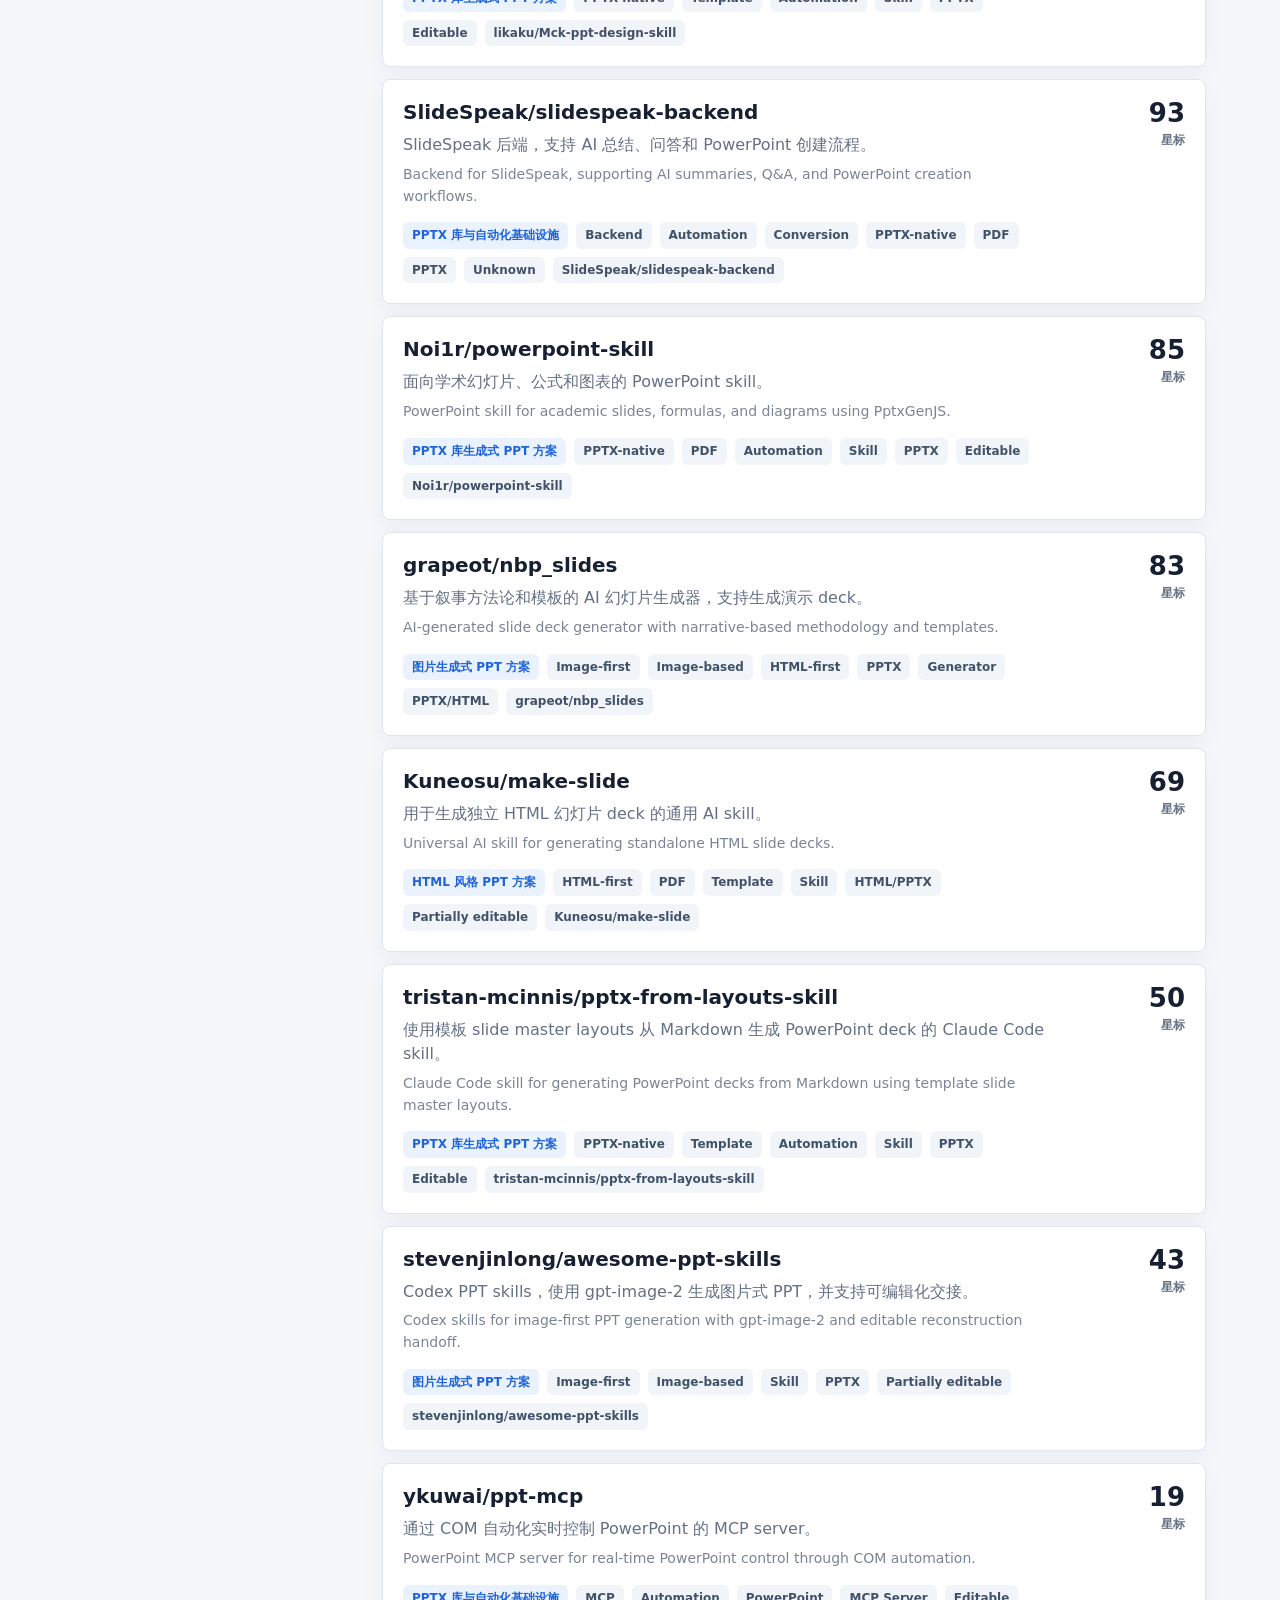
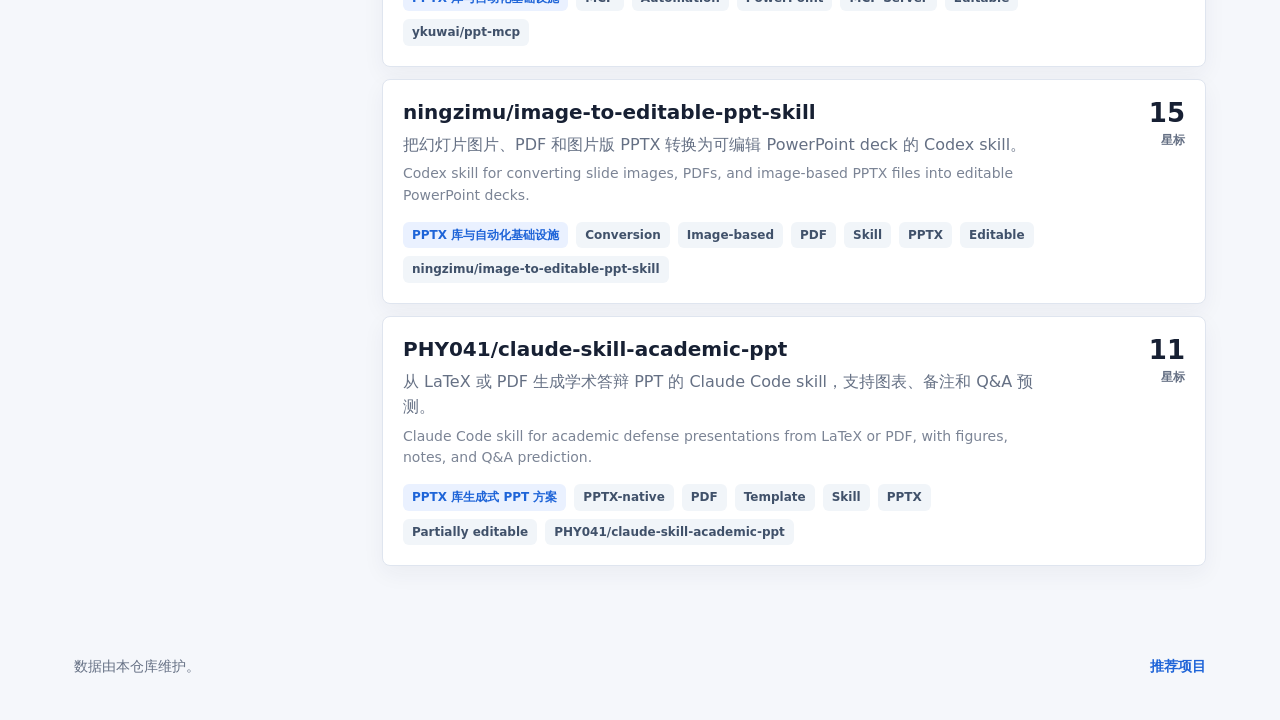
==== commit a6b13b53: "Add tag filters to Pages" ====
--- a/docs/index.html
+++ b/docs/index.html
@@ -60,11 +60,20 @@
 
     <main class="layout">
       <aside class="sidebar" aria-label="Category navigation">
-        <div class="sidebar-head">
-          <span>分类</span>
-          <span>Categories</span>
-        </div>
-        <nav id="categoryNav" class="category-nav"></nav>
+        <section class="sidebar-section">
+          <div class="sidebar-head">
+            <span>分类</span>
+            <span>Categories</span>
+          </div>
+          <nav id="categoryNav" class="category-nav"></nav>
+        </section>
+        <section class="sidebar-section">
+          <div class="sidebar-head">
+            <span data-i18n="tagsLabel">标签</span>
+            <button id="clearTagsButton" class="clear-filter" type="button" data-i18n="clearTags">清除</button>
+          </div>
+          <nav id="tagNav" class="tag-nav" aria-label="Tag filters"></nav>
+        </section>
       </aside>
 
       <section class="content">
--- a/docs/styles.css
+++ b/docs/styles.css
@@ -237,9 +237,15 @@
   overflow: hidden;
 }
 
+.sidebar-section + .sidebar-section {
+  border-top: 1px solid var(--line);
+}
+
 .sidebar-head {
   display: flex;
   justify-content: space-between;
+  align-items: center;
+  gap: 12px;
   padding: 16px;
   border-bottom: 1px solid var(--line);
   color: var(--muted);
@@ -247,12 +253,37 @@
   font-weight: 800;
 }
 
-.category-nav {
+.clear-filter {
+  min-height: 28px;
+  border: 0;
+  border-radius: 6px;
+  background: transparent;
+  color: var(--accent);
+  cursor: pointer;
+  font: inherit;
+  font-size: 12px;
+  font-weight: 800;
+}
+
+.clear-filter:disabled {
+  color: var(--muted);
+  cursor: default;
+  opacity: 0.45;
+}
+
+.category-nav,
+.tag-nav {
   display: grid;
   padding: 8px;
 }
 
-.category-nav button {
+.tag-nav {
+  grid-template-columns: repeat(2, minmax(0, 1fr));
+  gap: 6px;
+}
+
+.category-nav button,
+.tag-nav button {
   display: grid;
   grid-template-columns: minmax(0, 1fr) auto;
   align-items: center;
@@ -269,17 +300,31 @@
 }
 
 .category-nav button:hover,
-.category-nav button.active {
+.category-nav button.active,
+.tag-nav button:hover,
+.tag-nav button.active {
   background: var(--chip);
   color: var(--accent);
 }
 
+.tag-nav button {
+  gap: 8px;
+  min-height: 38px;
+  padding: 8px;
+  font-size: 12px;
+}
+
 .category-nav small {
   color: var(--muted);
 }
 
-.category-nav strong {
-  font-size: 13px;
+.category-nav strong,
+.tag-nav strong {
+  font-size: 13px;
+}
+
+.tag-nav strong {
+  color: var(--muted);
 }
 
 .content {
@@ -474,7 +519,8 @@
     position: static;
   }
 
-  .category-nav {
+  .category-nav,
+  .tag-nav {
     grid-template-columns: repeat(2, minmax(0, 1fr));
   }
 }
@@ -505,7 +551,8 @@
     line-height: 1.08;
   }
 
-  .category-nav {
+  .category-nav,
+  .tag-nav {
     grid-template-columns: 1fr;
   }
 
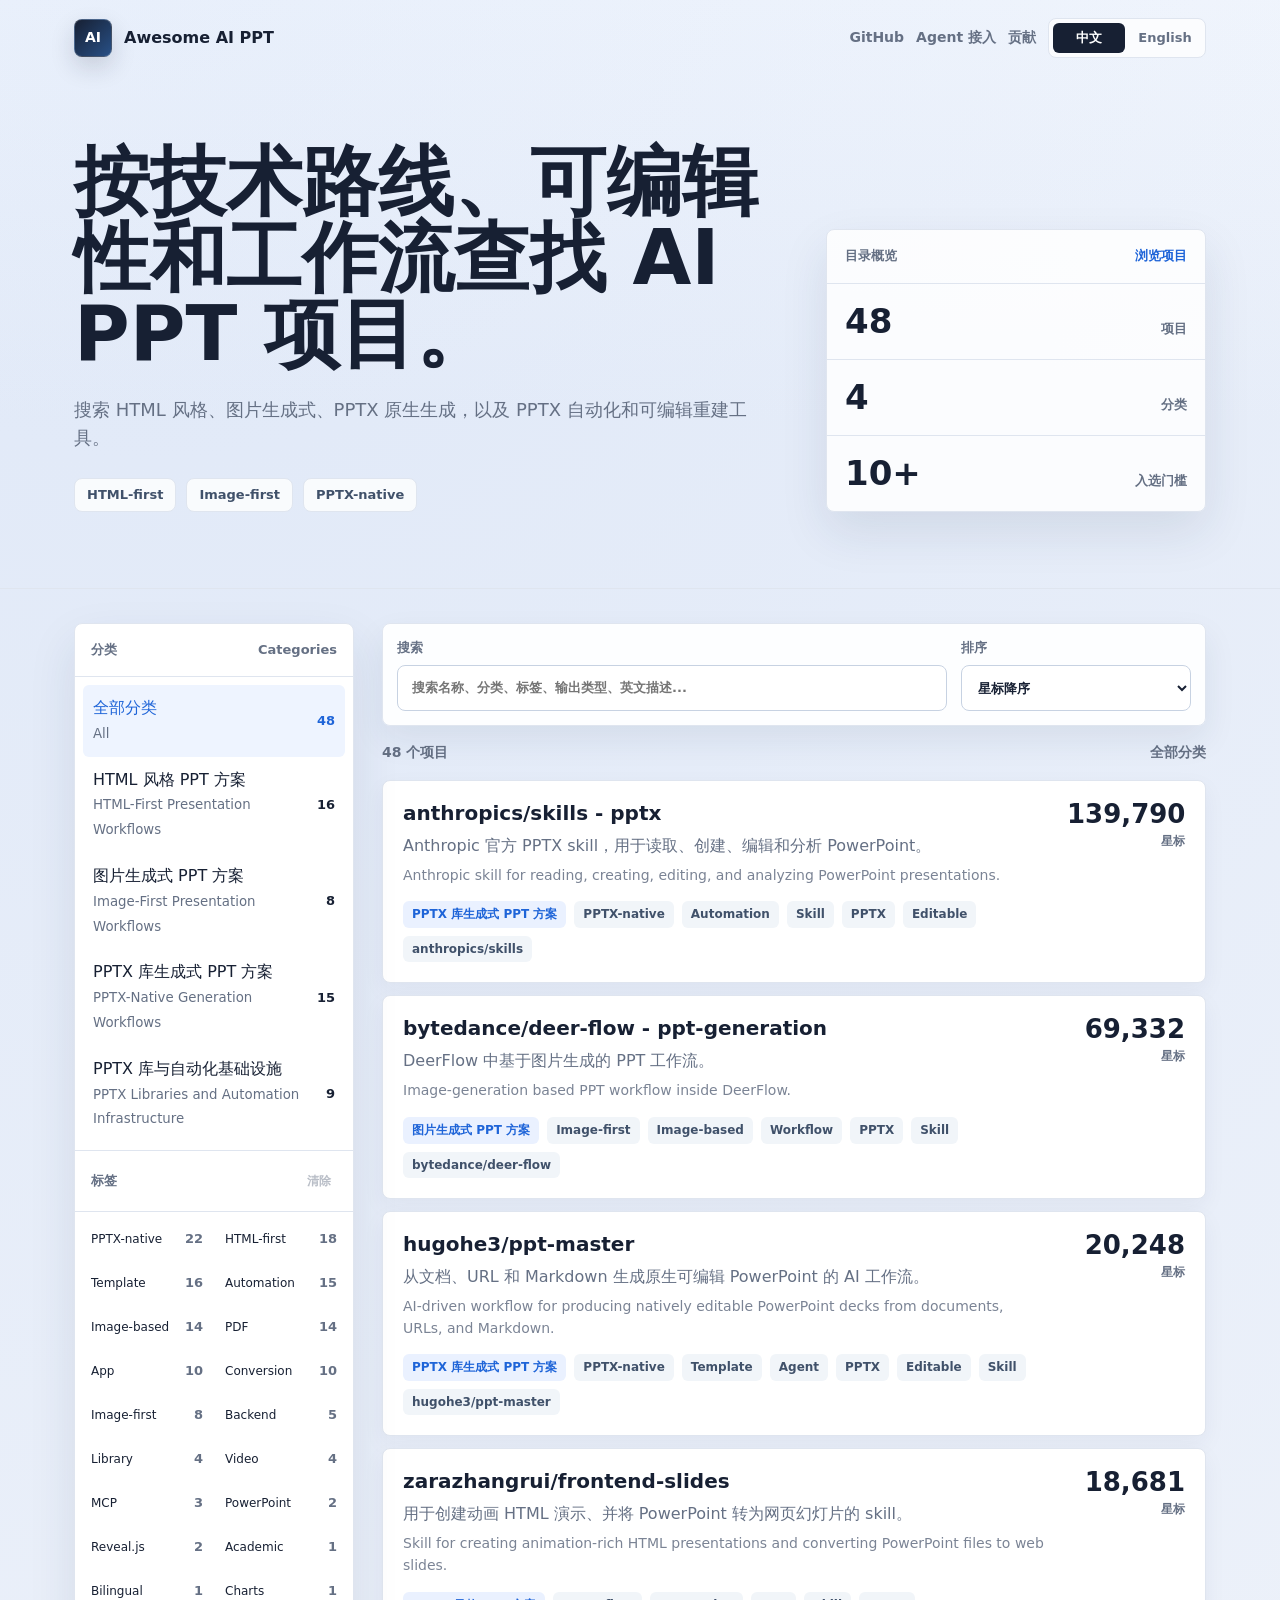
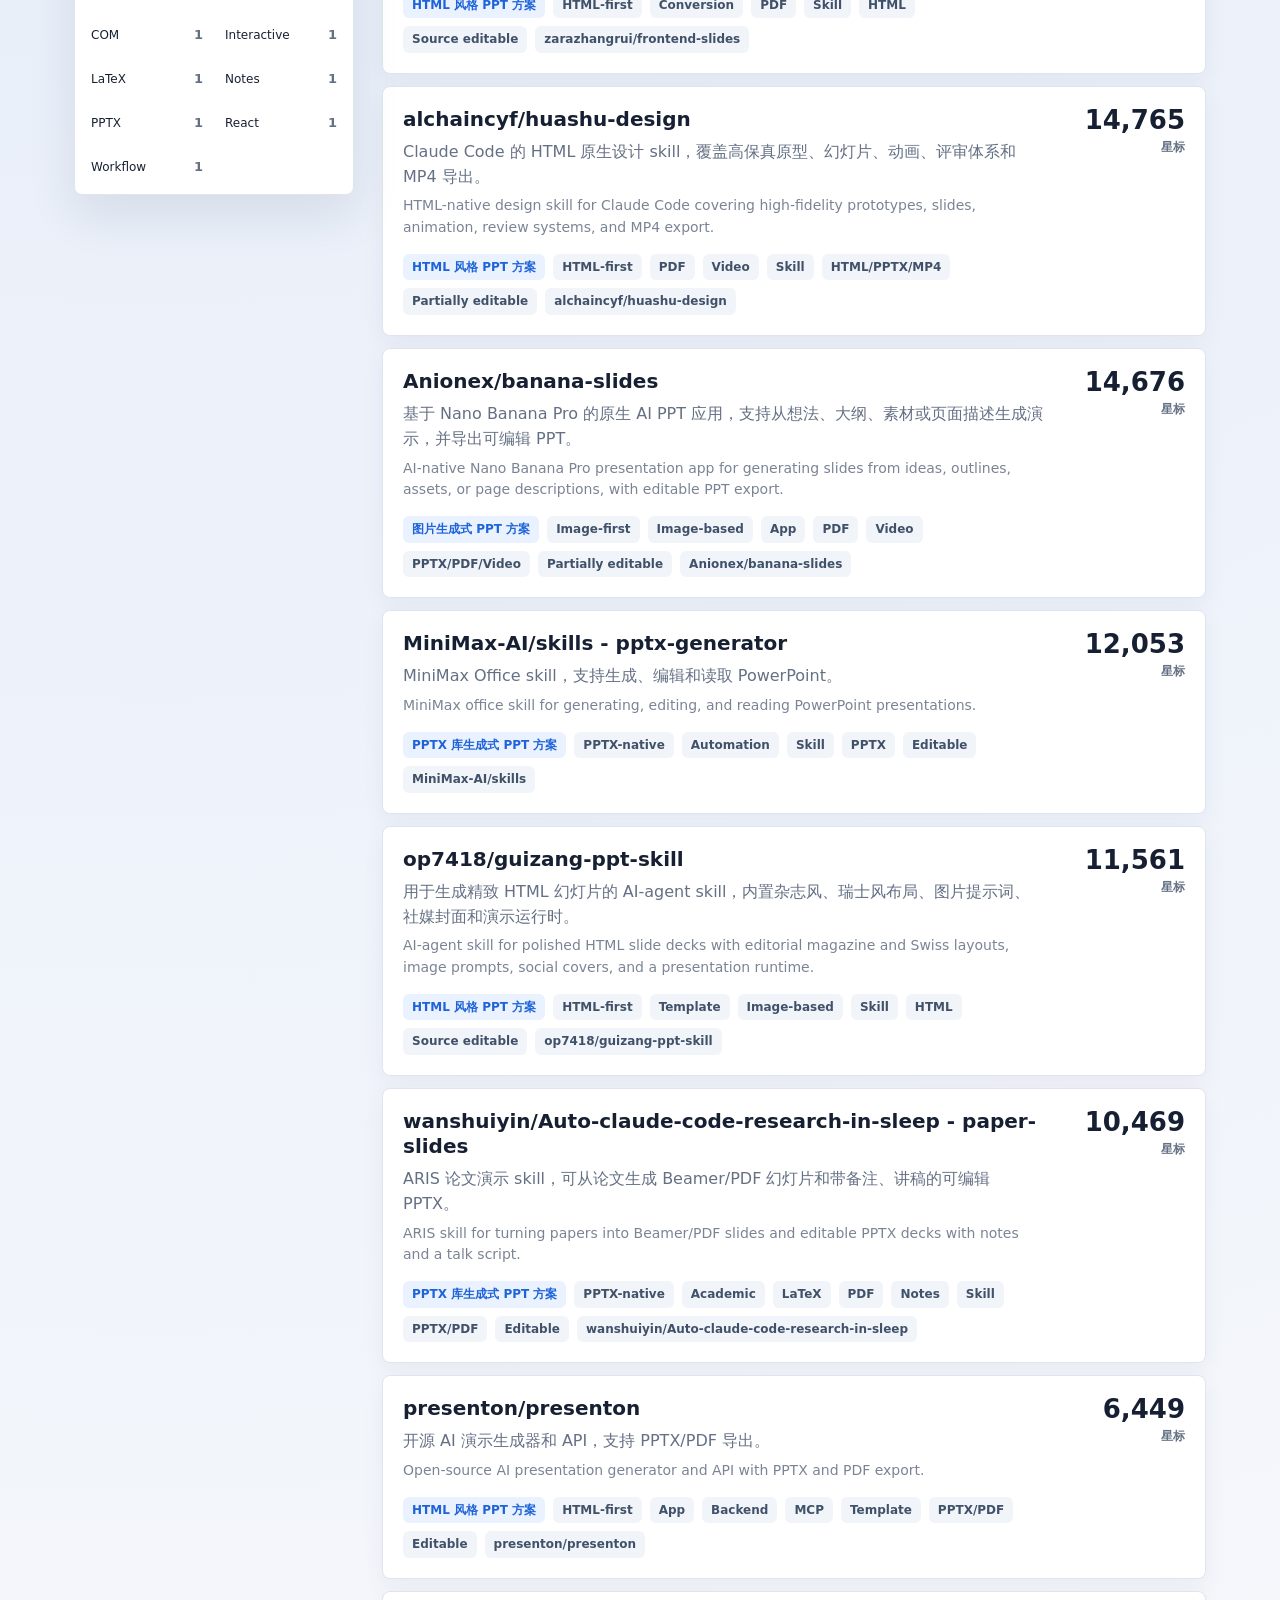
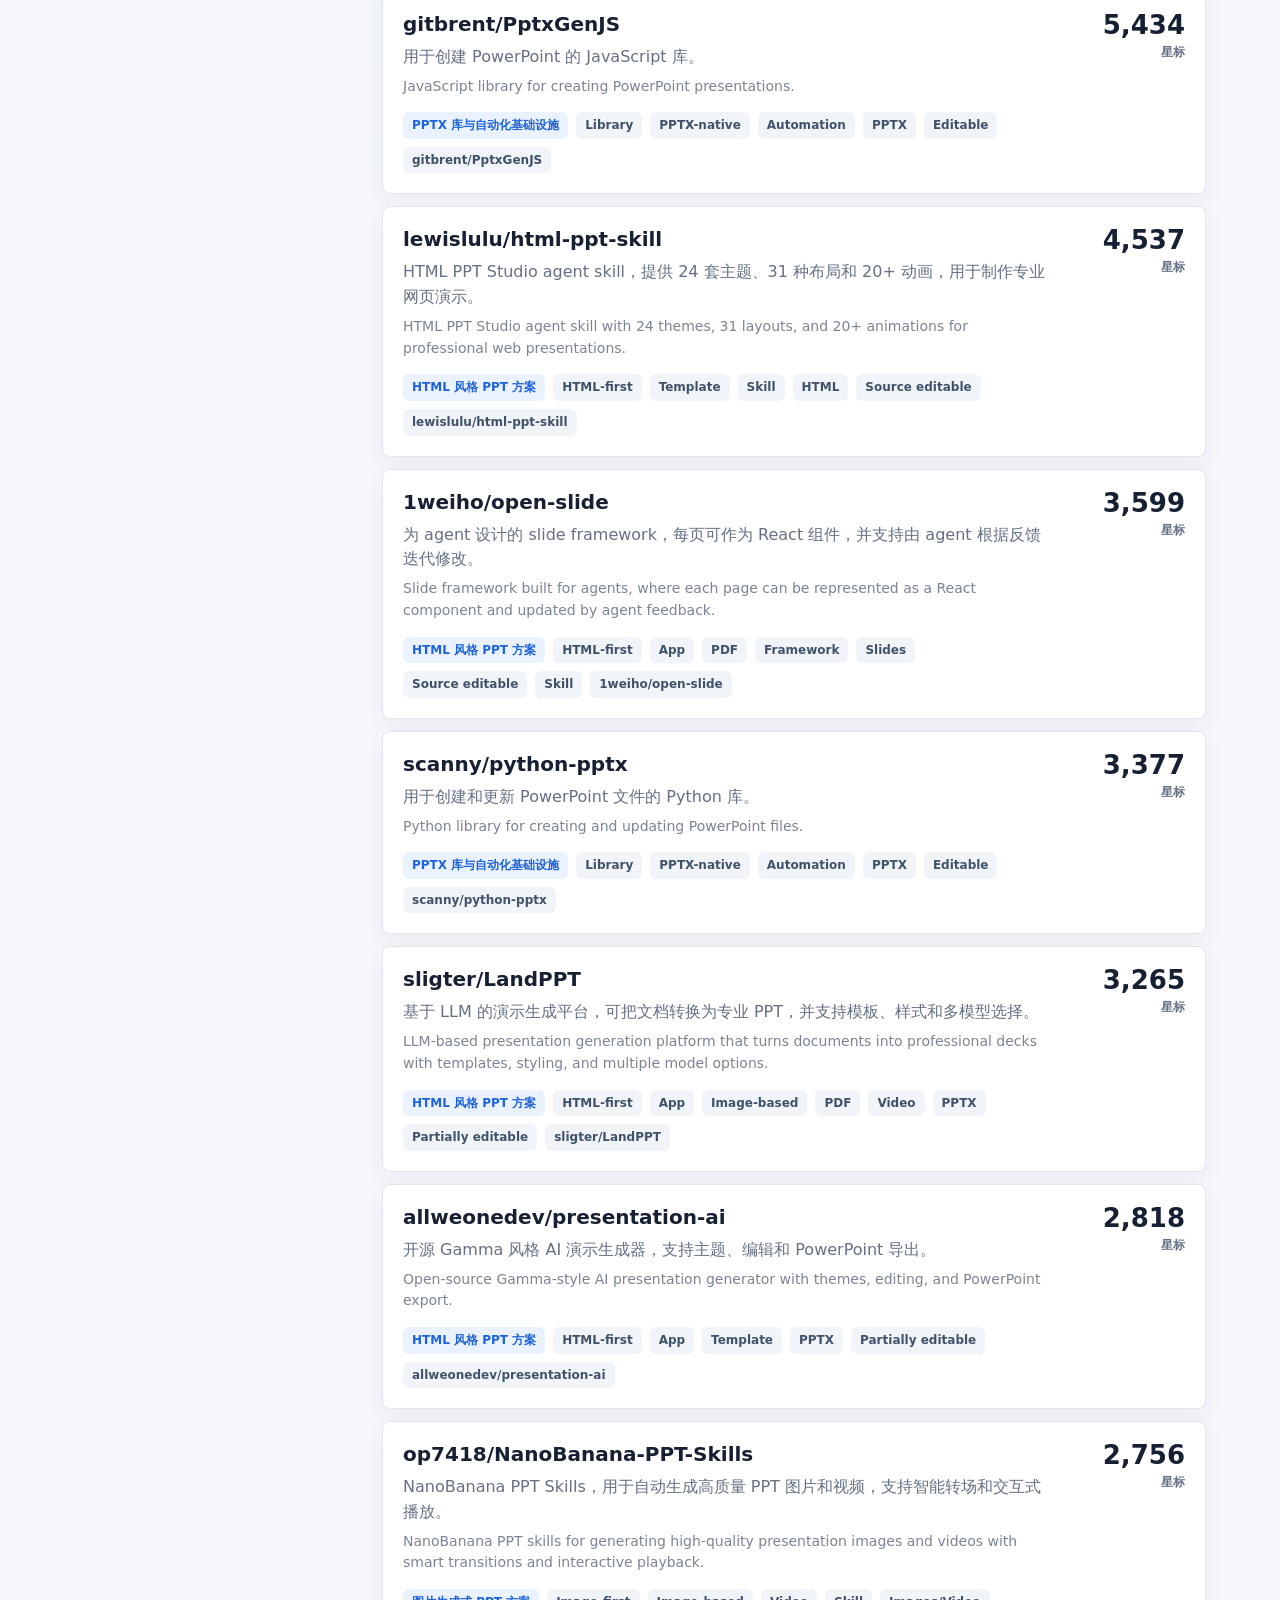
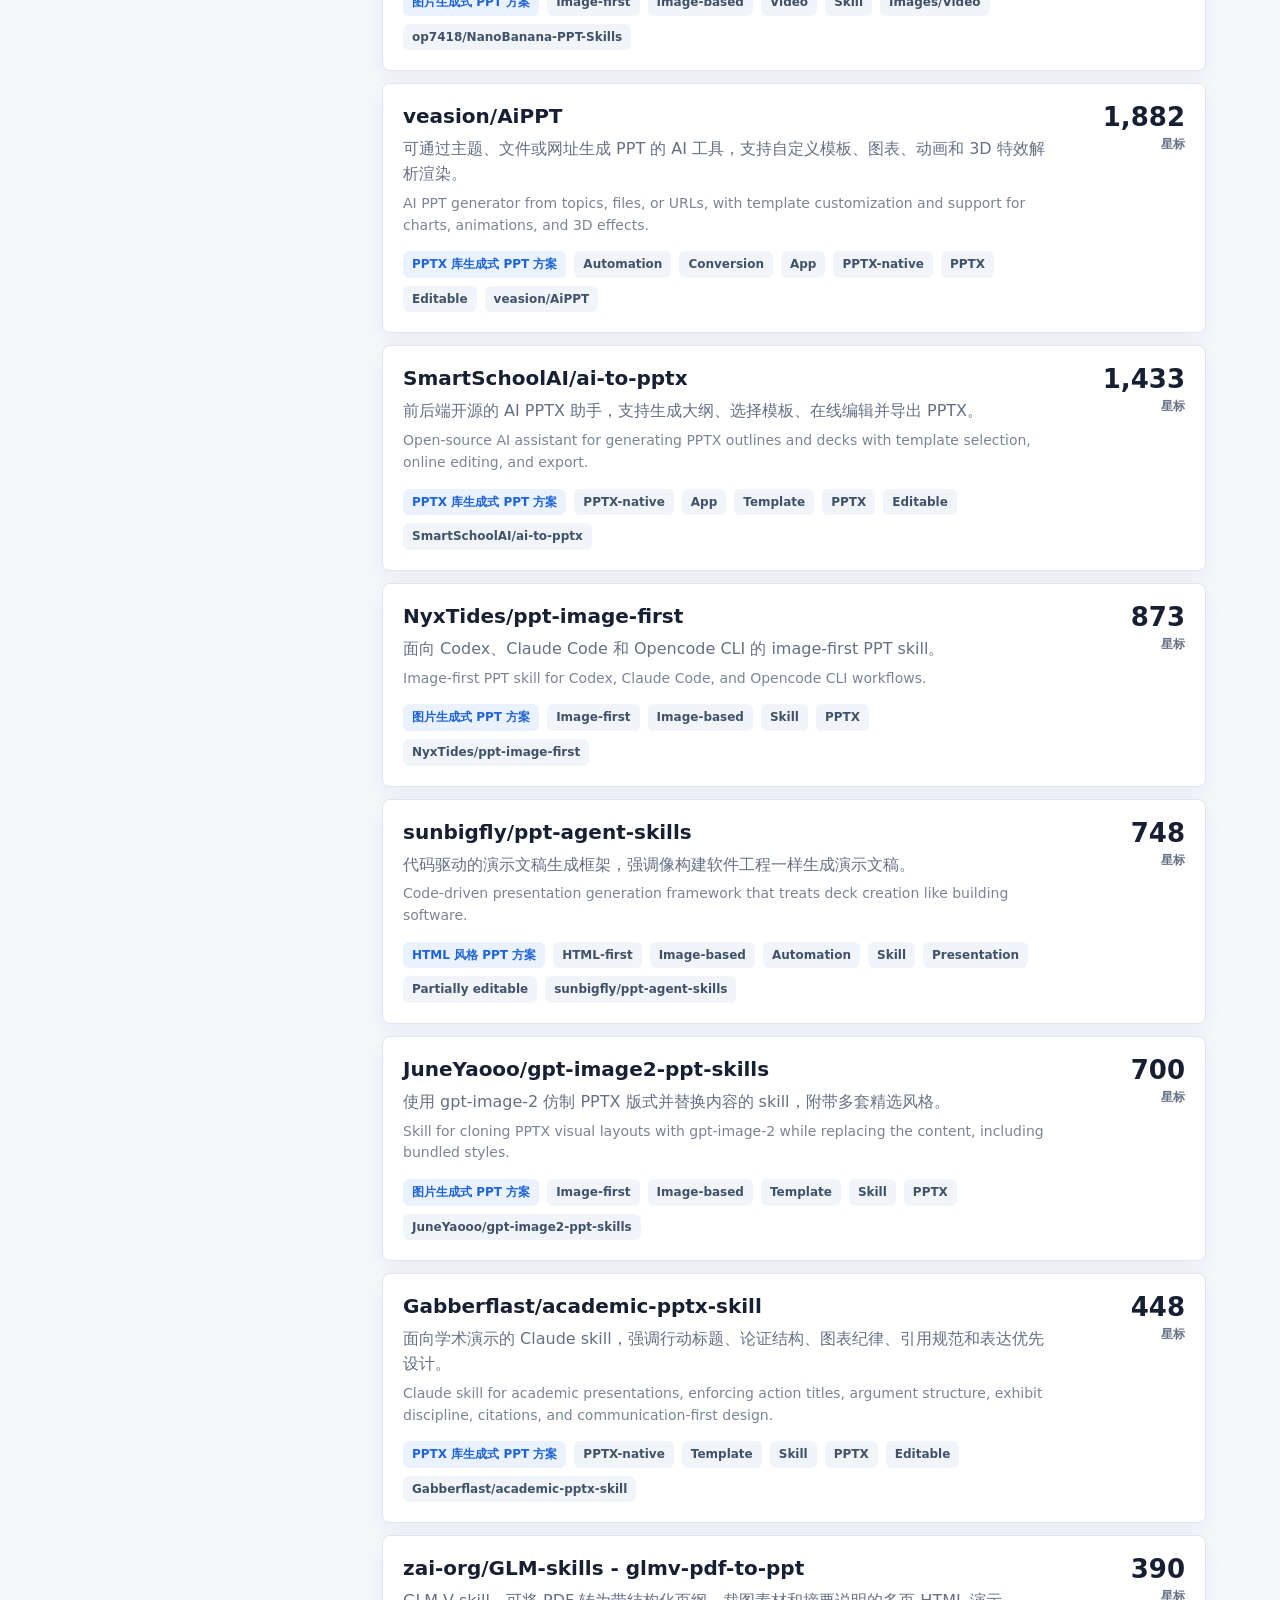
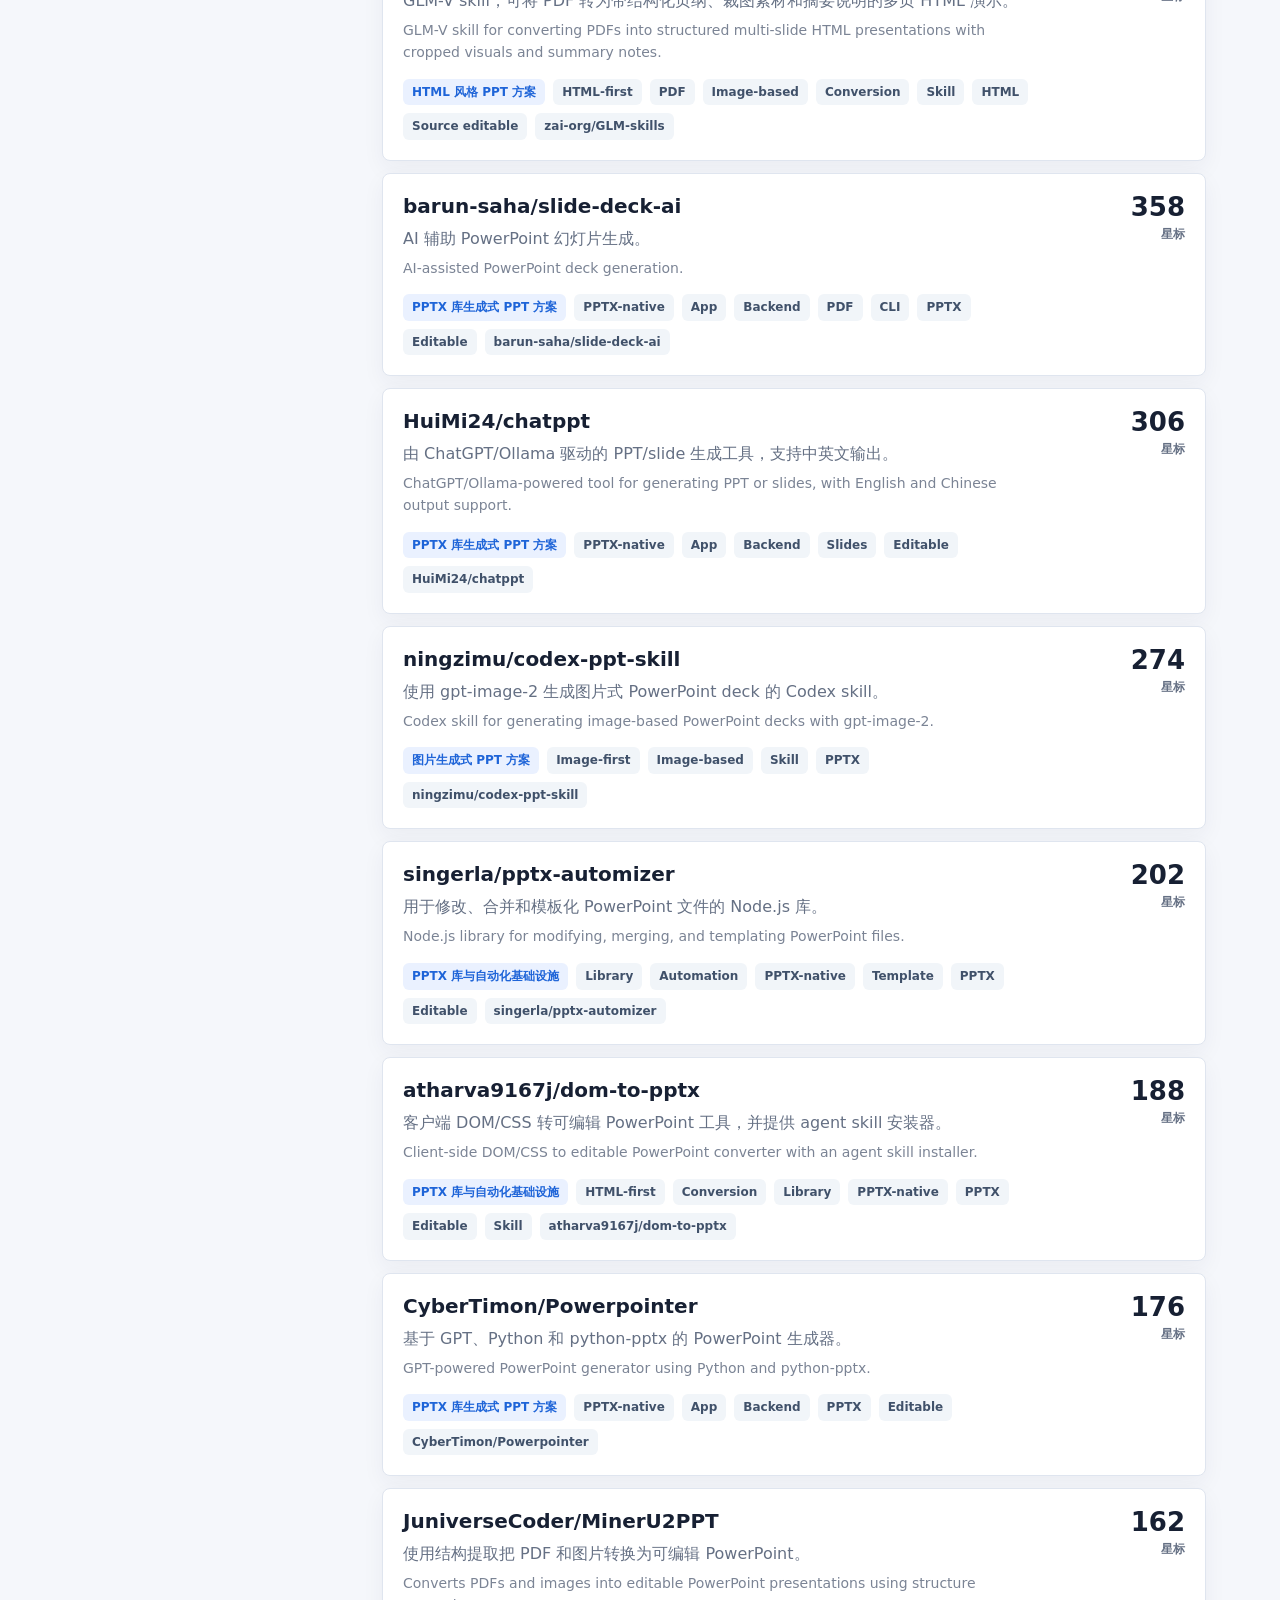
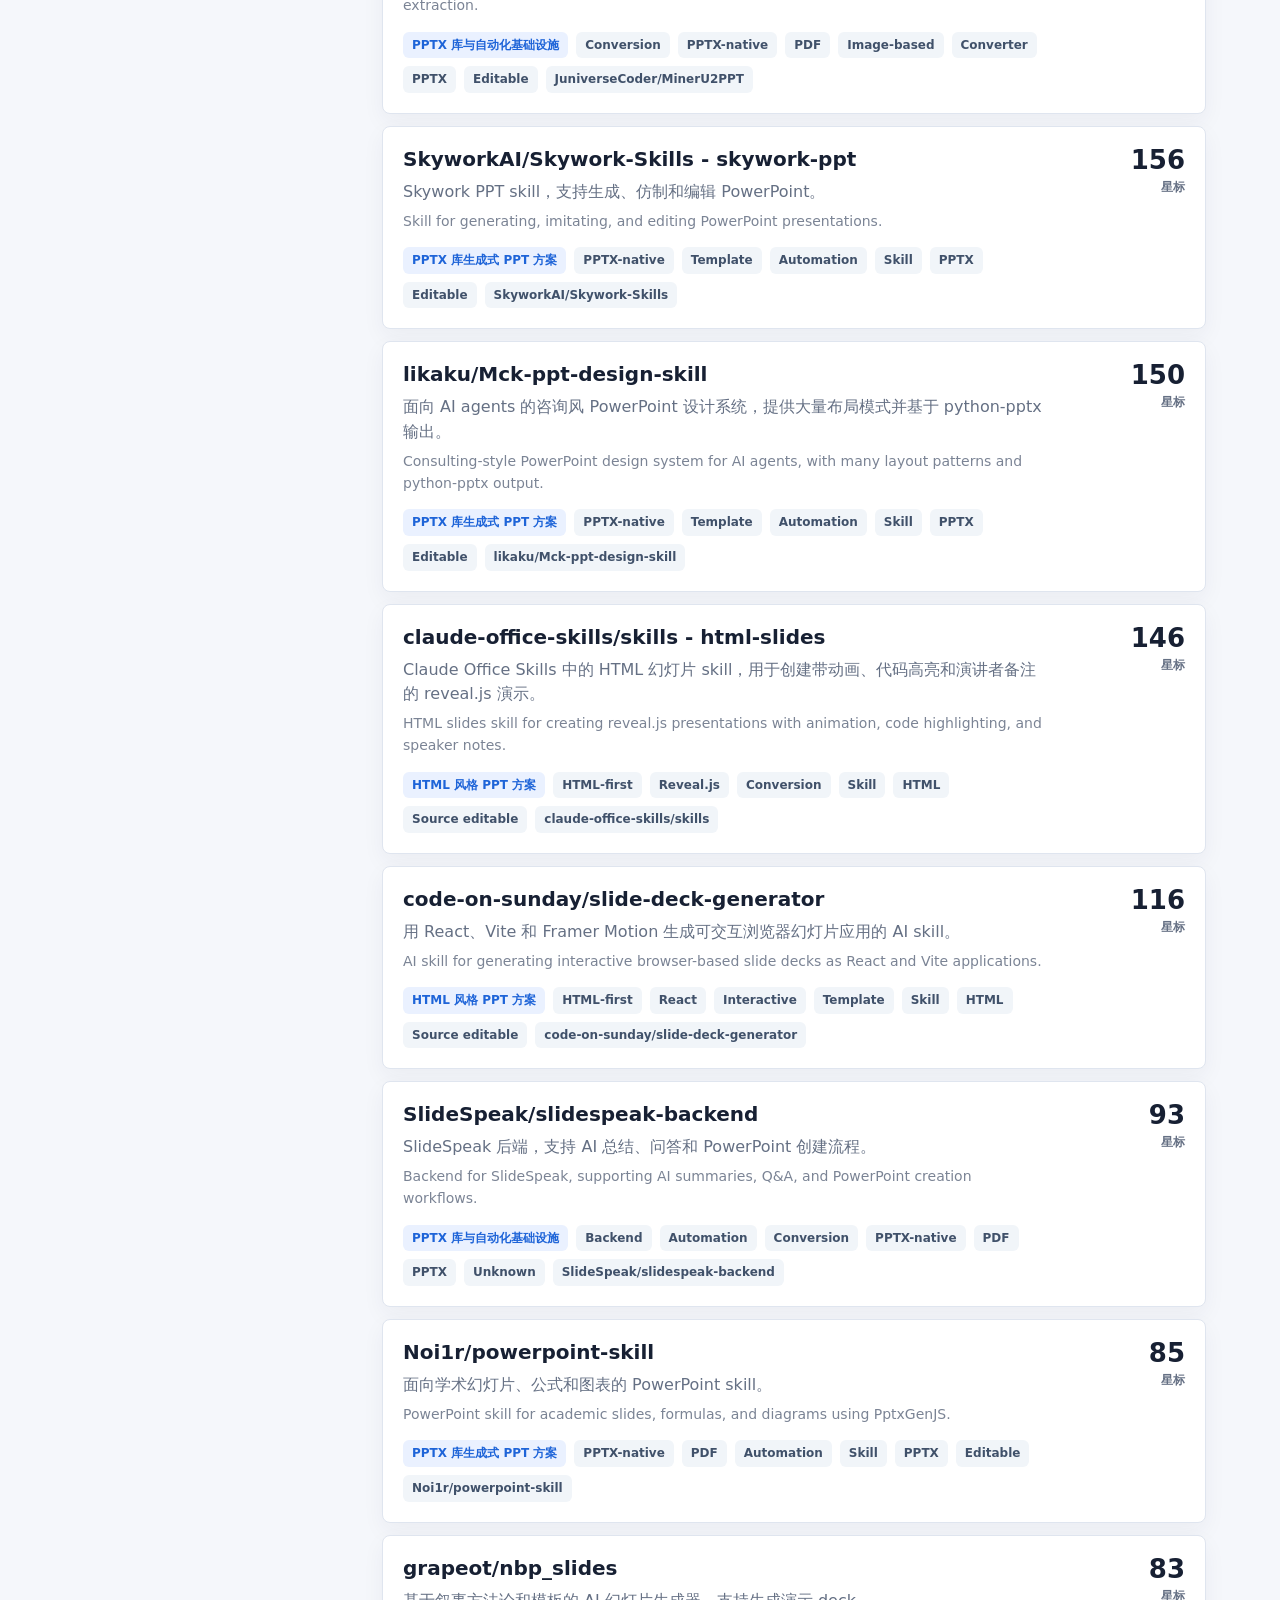
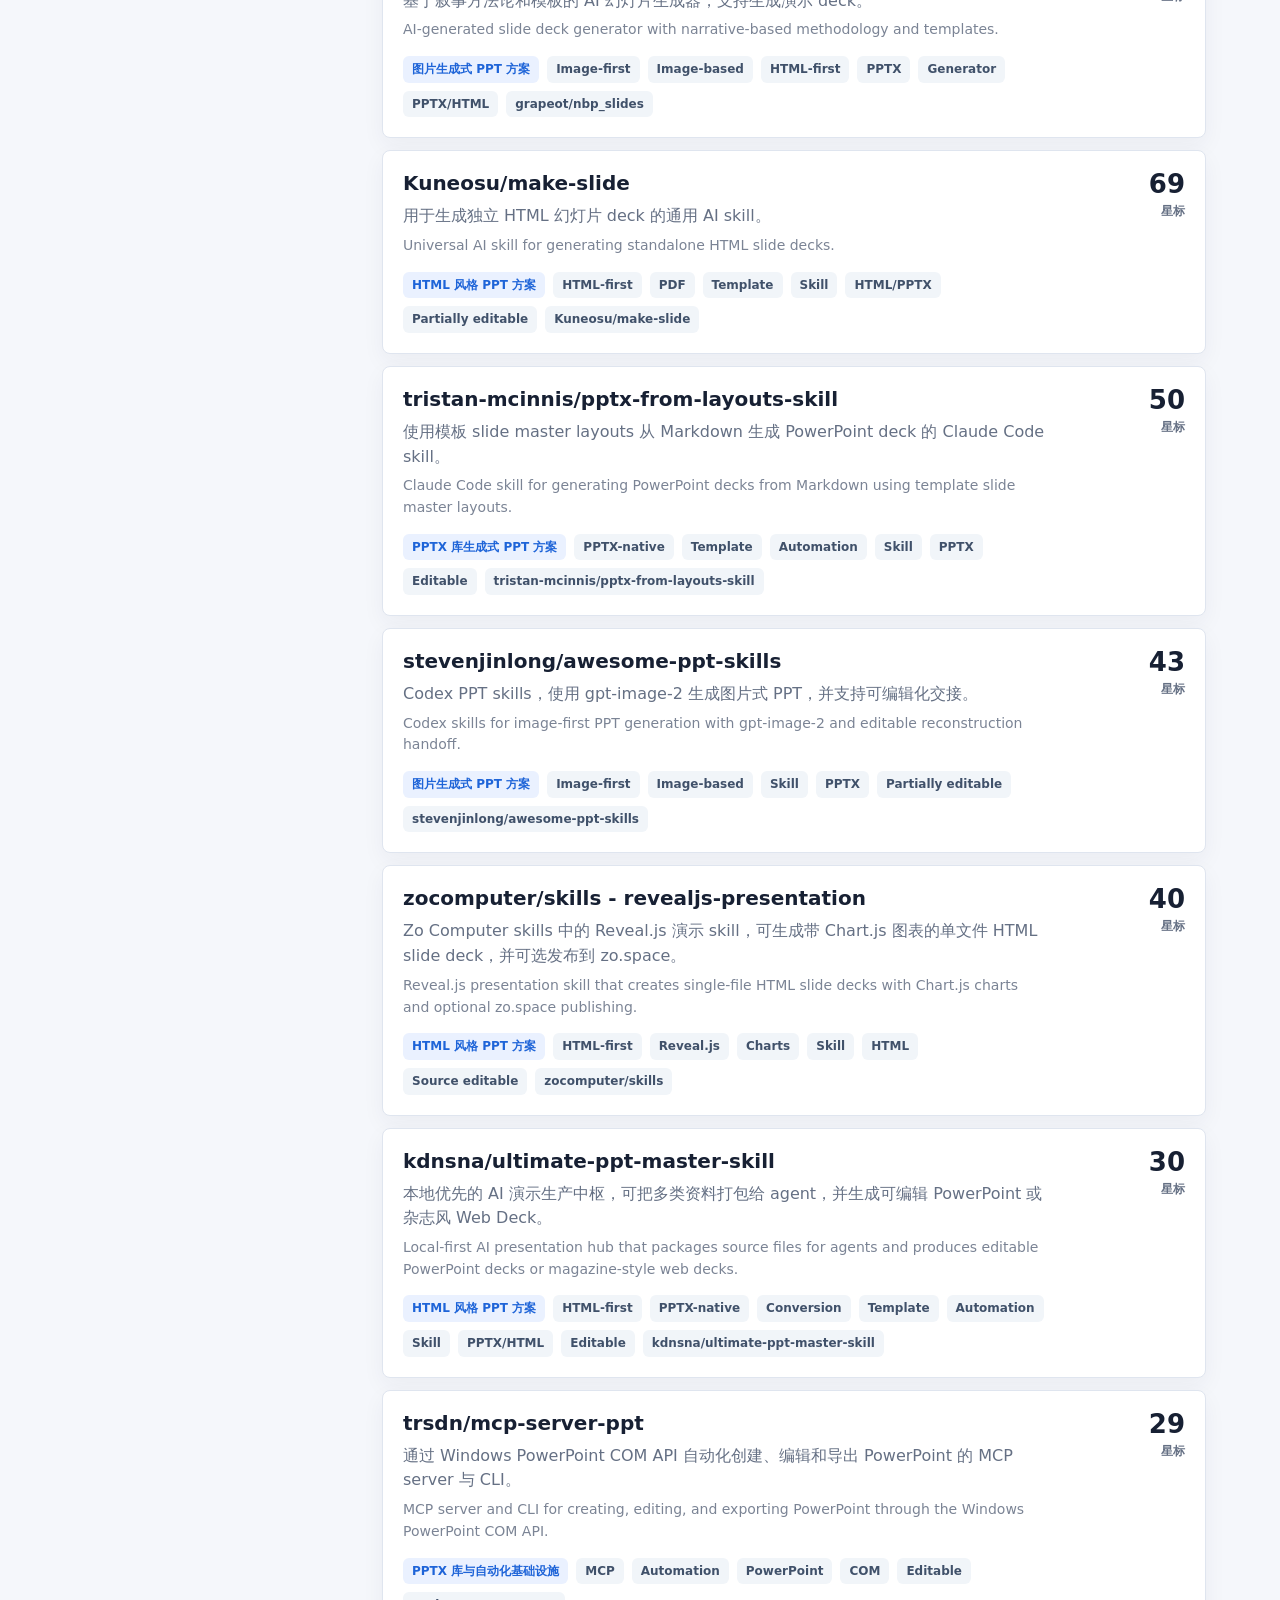
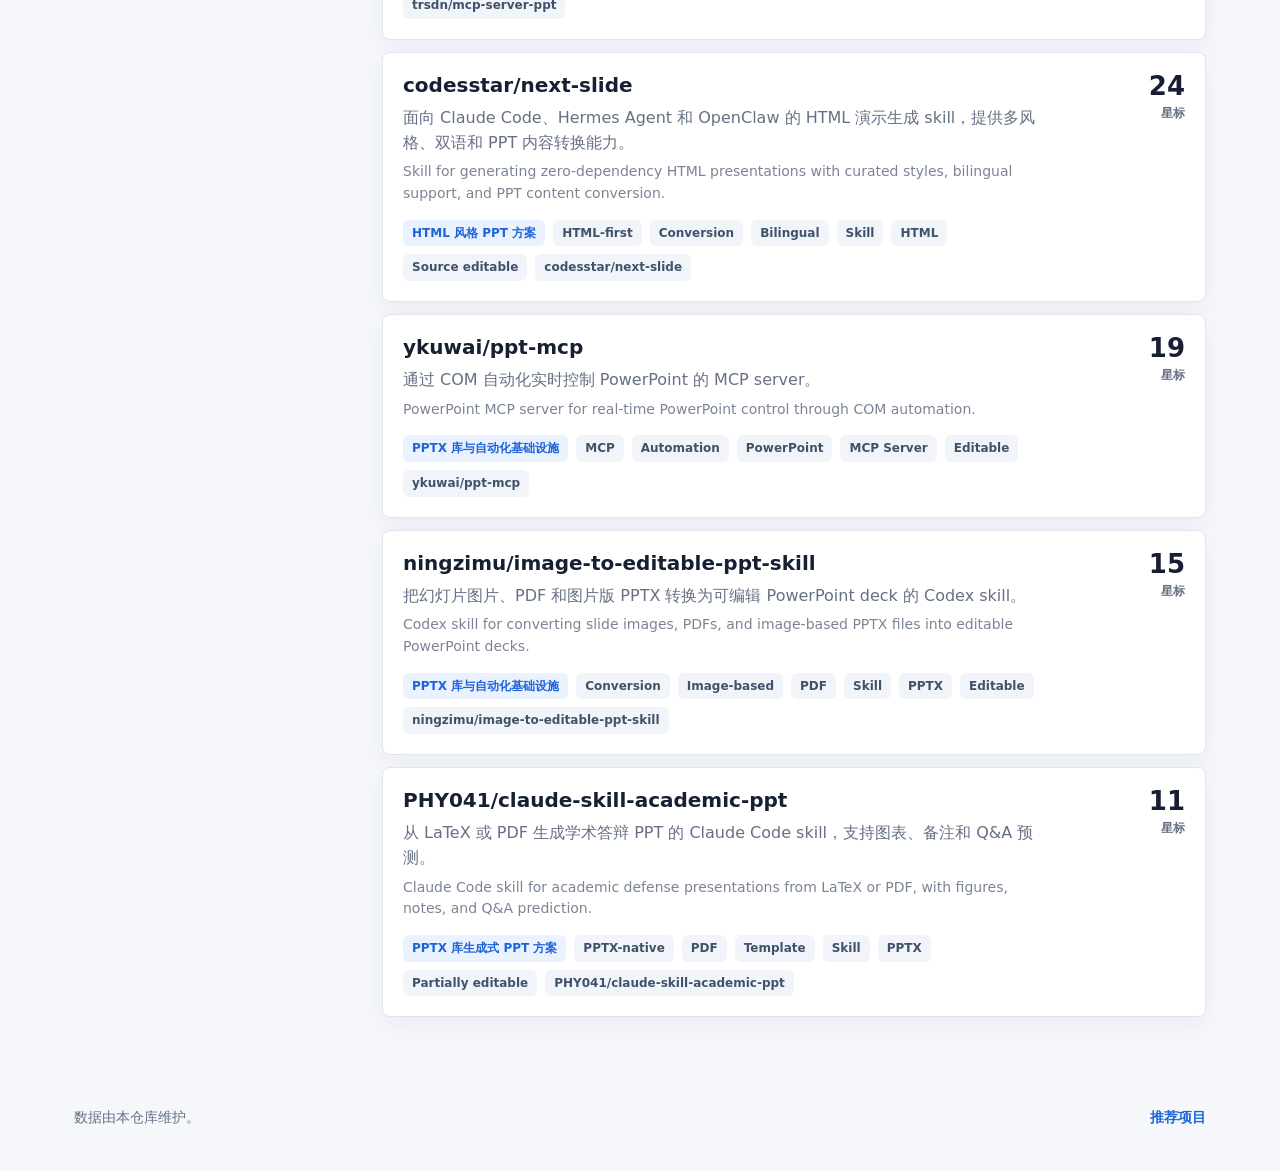
==== commit fe9bd0ec: "Add awesome-ai-ppt agent skill" ====
--- a/docs/index.html
+++ b/docs/index.html
@@ -16,6 +16,7 @@
         </a>
         <div class="top-actions">
           <a href="https://github.com/ningzimu/awesome-ai-ppt">GitHub</a>
+          <a href="agent/" data-i18n="agentAccess">Agent 接入</a>
           <a href="https://github.com/ningzimu/awesome-ai-ppt/blob/main/CONTRIBUTING.md" data-i18n="contribute">贡献</a>
           <div class="language-switch" aria-label="Language switch">
             <button class="active" type="button" data-lang="zh">中文</button>
--- a/docs/styles.css
+++ b/docs/styles.css
@@ -122,6 +122,19 @@
   padding: 68px 24px 76px;
 }
 
+.agent-hero {
+  max-width: 1180px;
+  margin: 0 auto;
+  padding: 68px 24px 76px;
+}
+
+.agent-kicker {
+  margin: 0 0 18px;
+  color: var(--accent);
+  font-size: 14px;
+  font-weight: 850;
+}
+
 .hero-main {
   min-width: 0;
 }
@@ -503,14 +516,90 @@
   font-weight: 800;
 }
 
+.agent-main {
+  display: grid;
+  gap: 18px;
+  max-width: 1180px;
+  margin: 0 auto;
+  padding: 34px 24px 64px;
+}
+
+.agent-grid {
+  display: grid;
+  grid-template-columns: repeat(2, minmax(0, 1fr));
+  gap: 18px;
+}
+
+.agent-section {
+  min-width: 0;
+  padding: 24px;
+  border: 1px solid var(--line);
+  border-radius: 8px;
+  background: var(--panel);
+  box-shadow: 0 8px 22px rgba(31, 45, 74, 0.05);
+}
+
+.agent-section h2 {
+  margin: 0 0 10px;
+  font-size: 22px;
+  line-height: 1.2;
+}
+
+.agent-section p {
+  margin: 0 0 16px;
+  color: var(--muted);
+}
+
+.agent-section pre {
+  margin: 0;
+  overflow-x: auto;
+  border: 1px solid var(--line);
+  border-radius: 8px;
+  background: #f8fafc;
+}
+
+.agent-section code {
+  display: block;
+  padding: 16px;
+  color: #22304a;
+  font: 13px/1.55 ui-monospace, SFMono-Regular, Menlo, Monaco, Consolas, "Liberation Mono", monospace;
+  white-space: pre-wrap;
+  overflow-wrap: anywhere;
+}
+
+.agent-links {
+  display: flex;
+  flex-wrap: wrap;
+  gap: 10px;
+}
+
+.agent-links a {
+  display: inline-flex;
+  align-items: center;
+  min-height: 36px;
+  padding: 7px 12px;
+  border: 1px solid var(--line);
+  border-radius: 8px;
+  color: var(--accent);
+  font-size: 13px;
+  font-weight: 800;
+}
+
+.agent-links a:hover {
+  border-color: rgba(30, 100, 216, 0.36);
+  background: var(--accent-soft);
+}
+
 @media (max-width: 900px) {
   .hero,
   .layout,
-  .toolbar {
+  .toolbar,
+  .agent-grid {
     grid-template-columns: 1fr;
   }
 
-  .hero {
+  .hero,
+  .agent-hero {
     padding-top: 42px;
   }
 
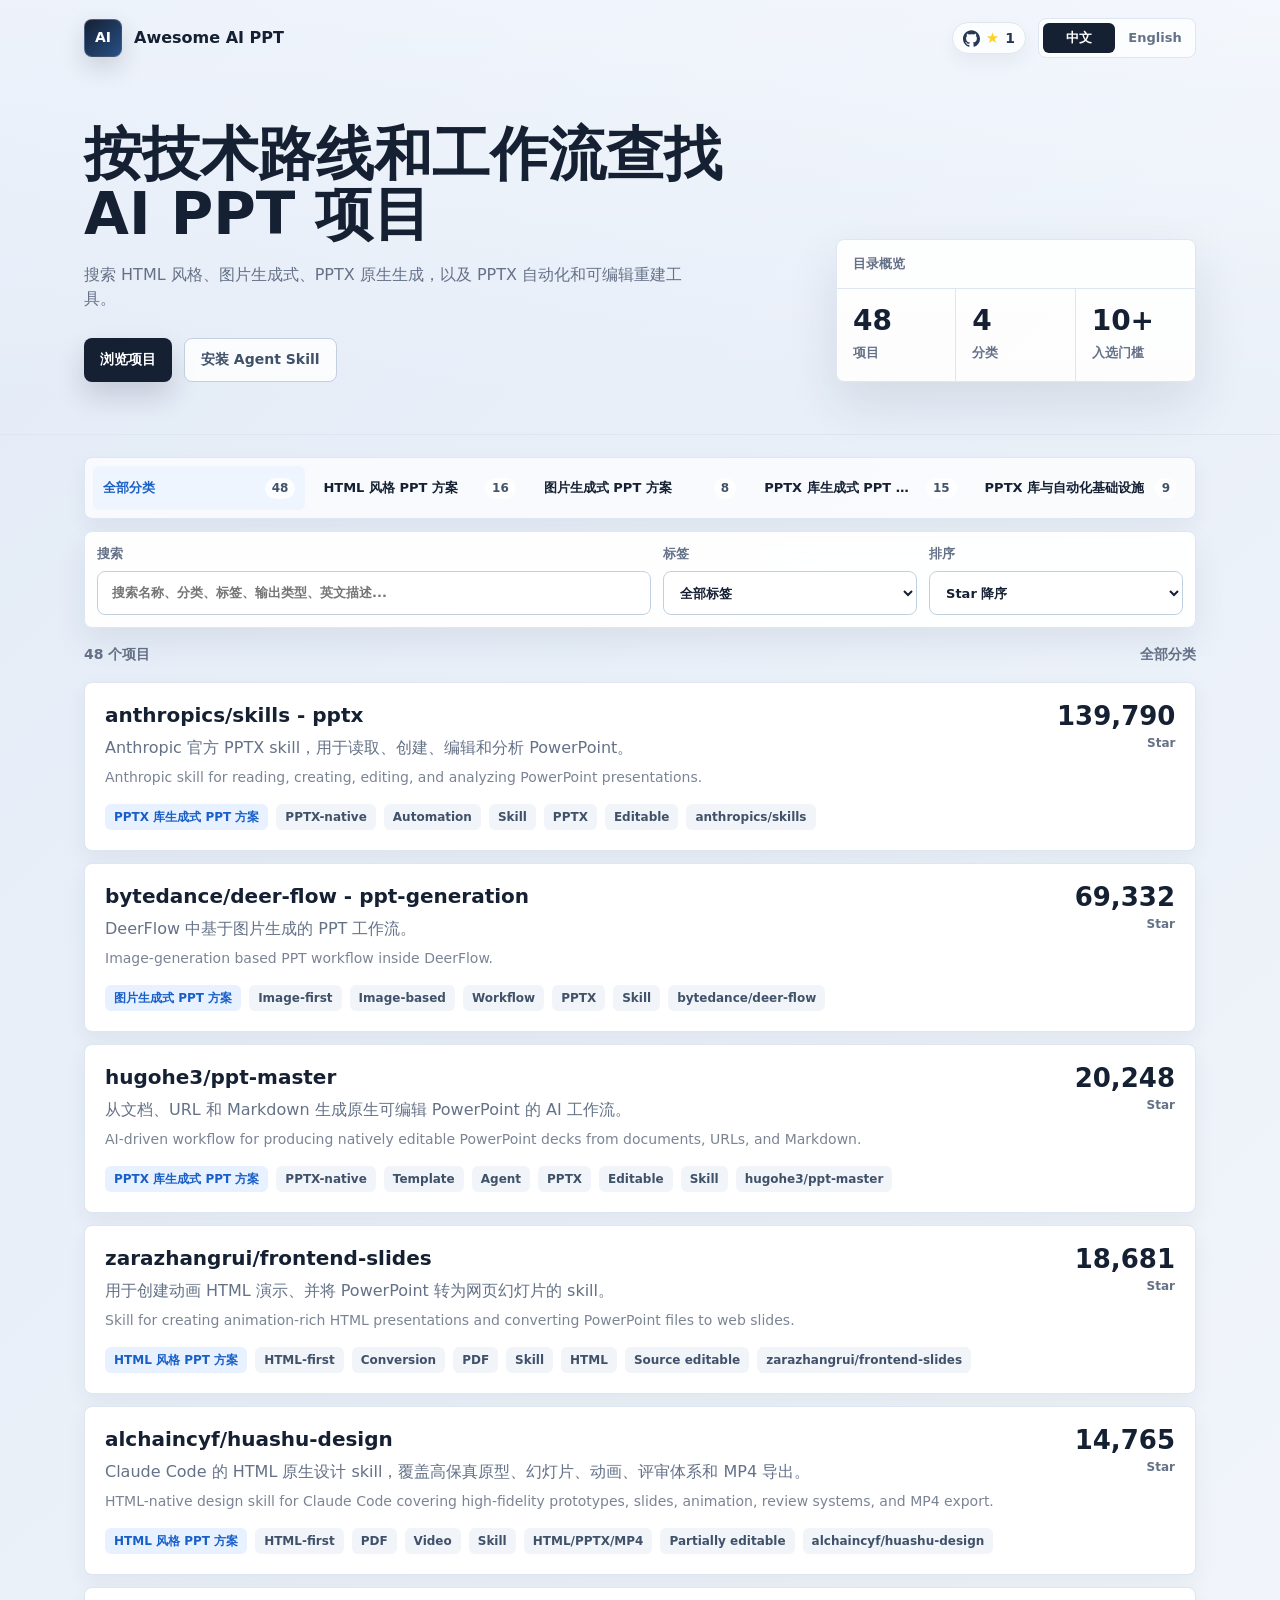
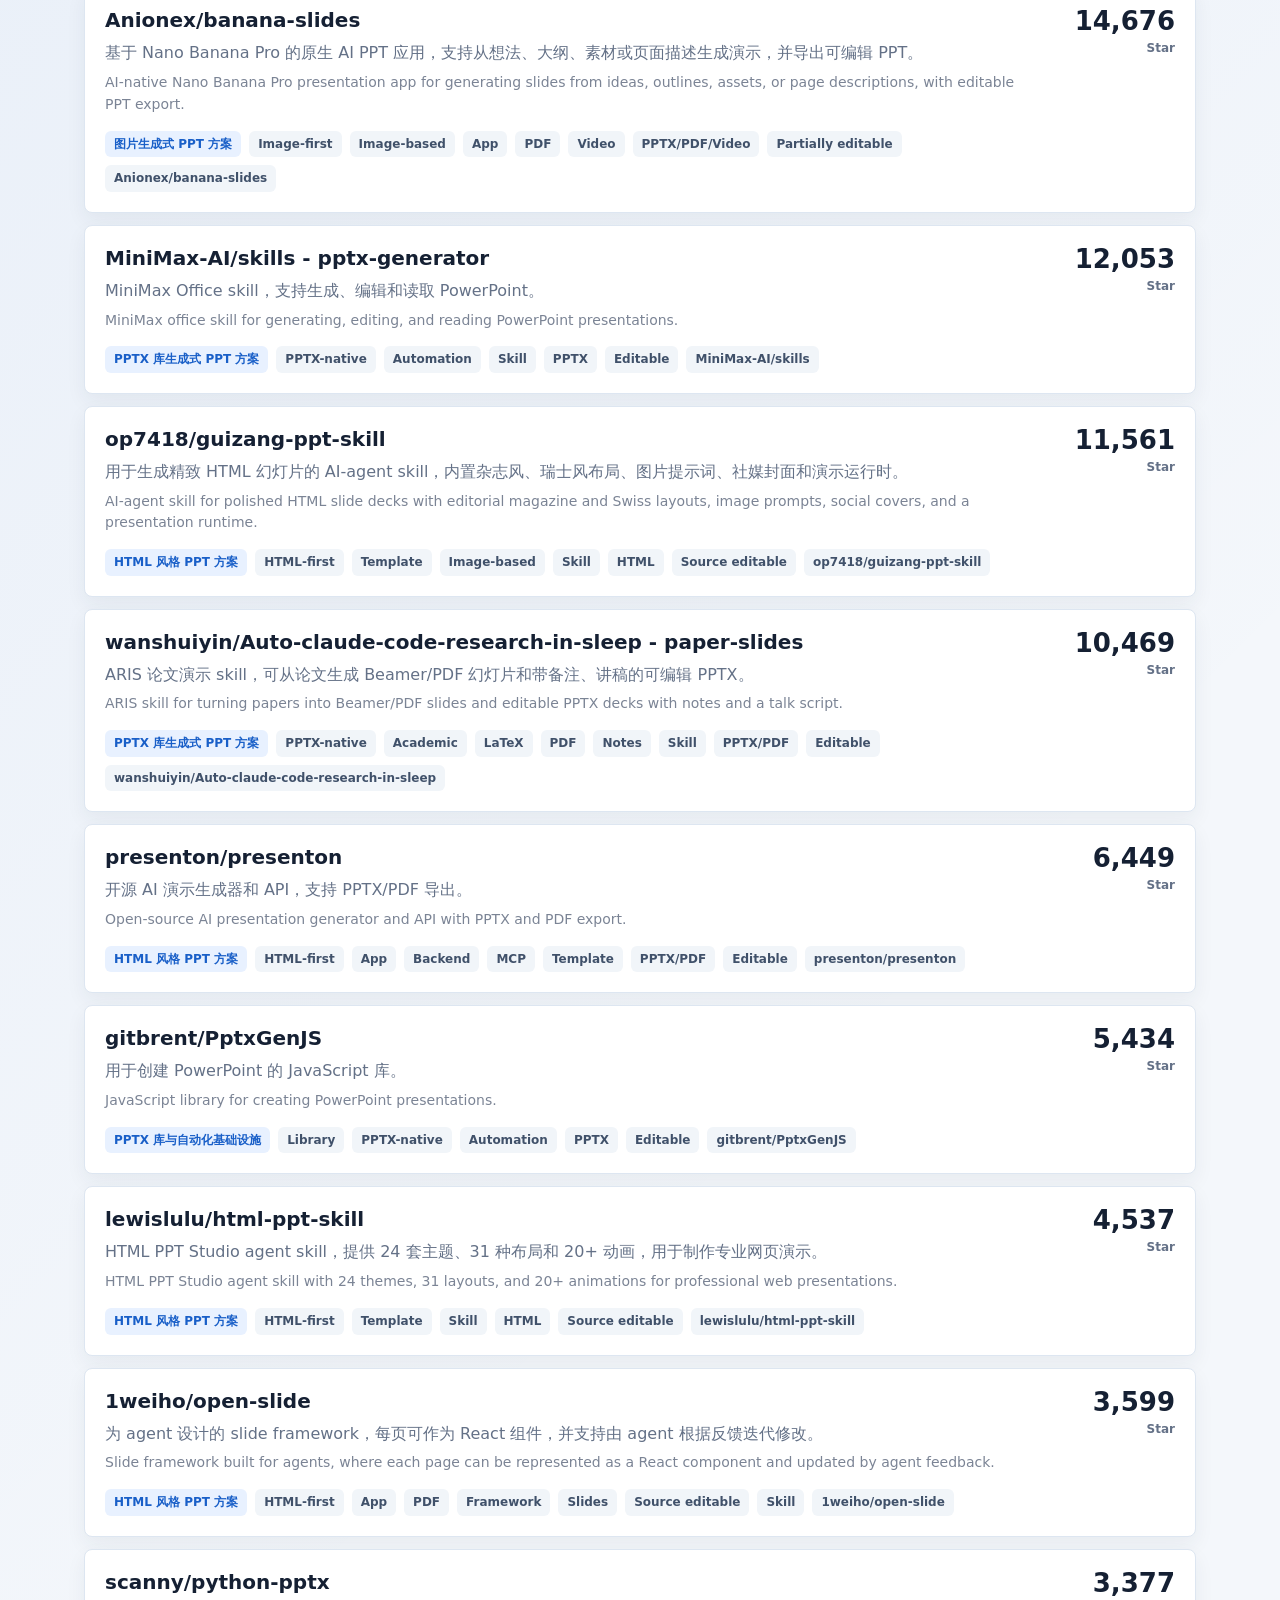
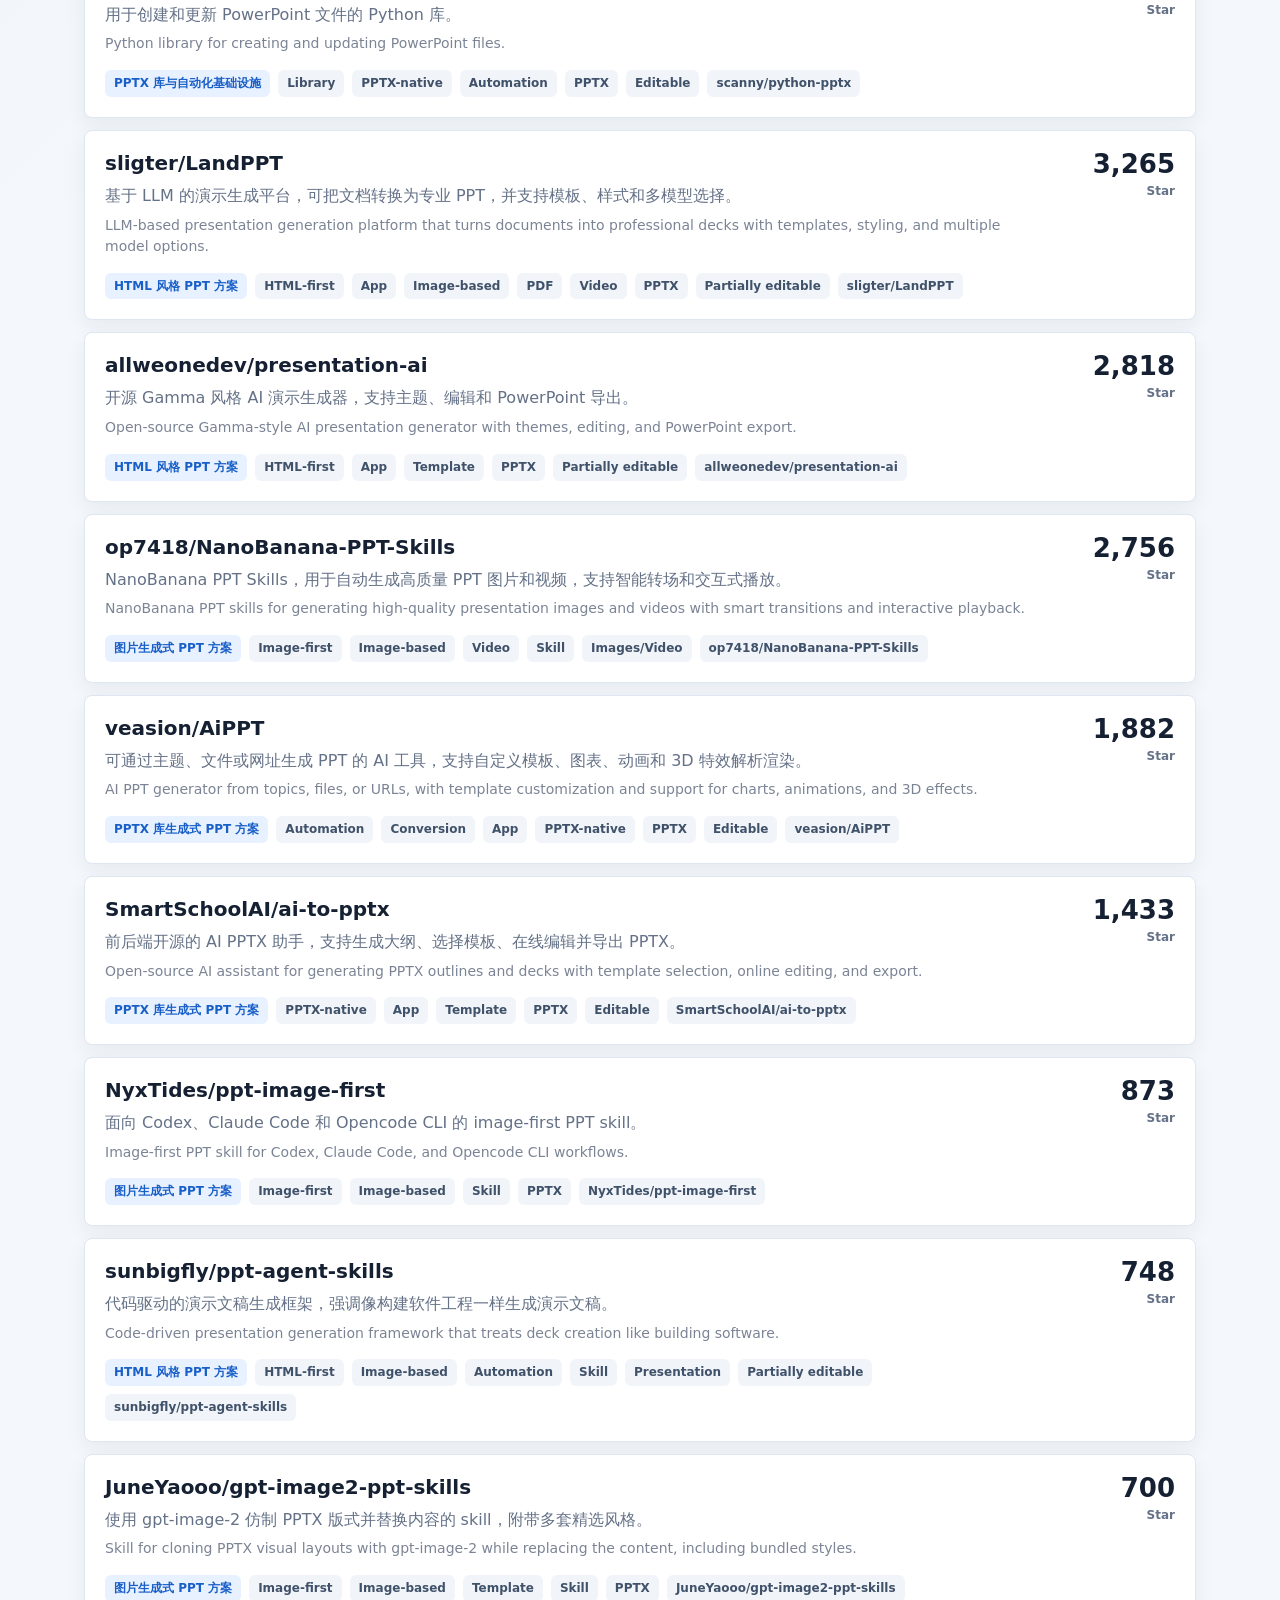
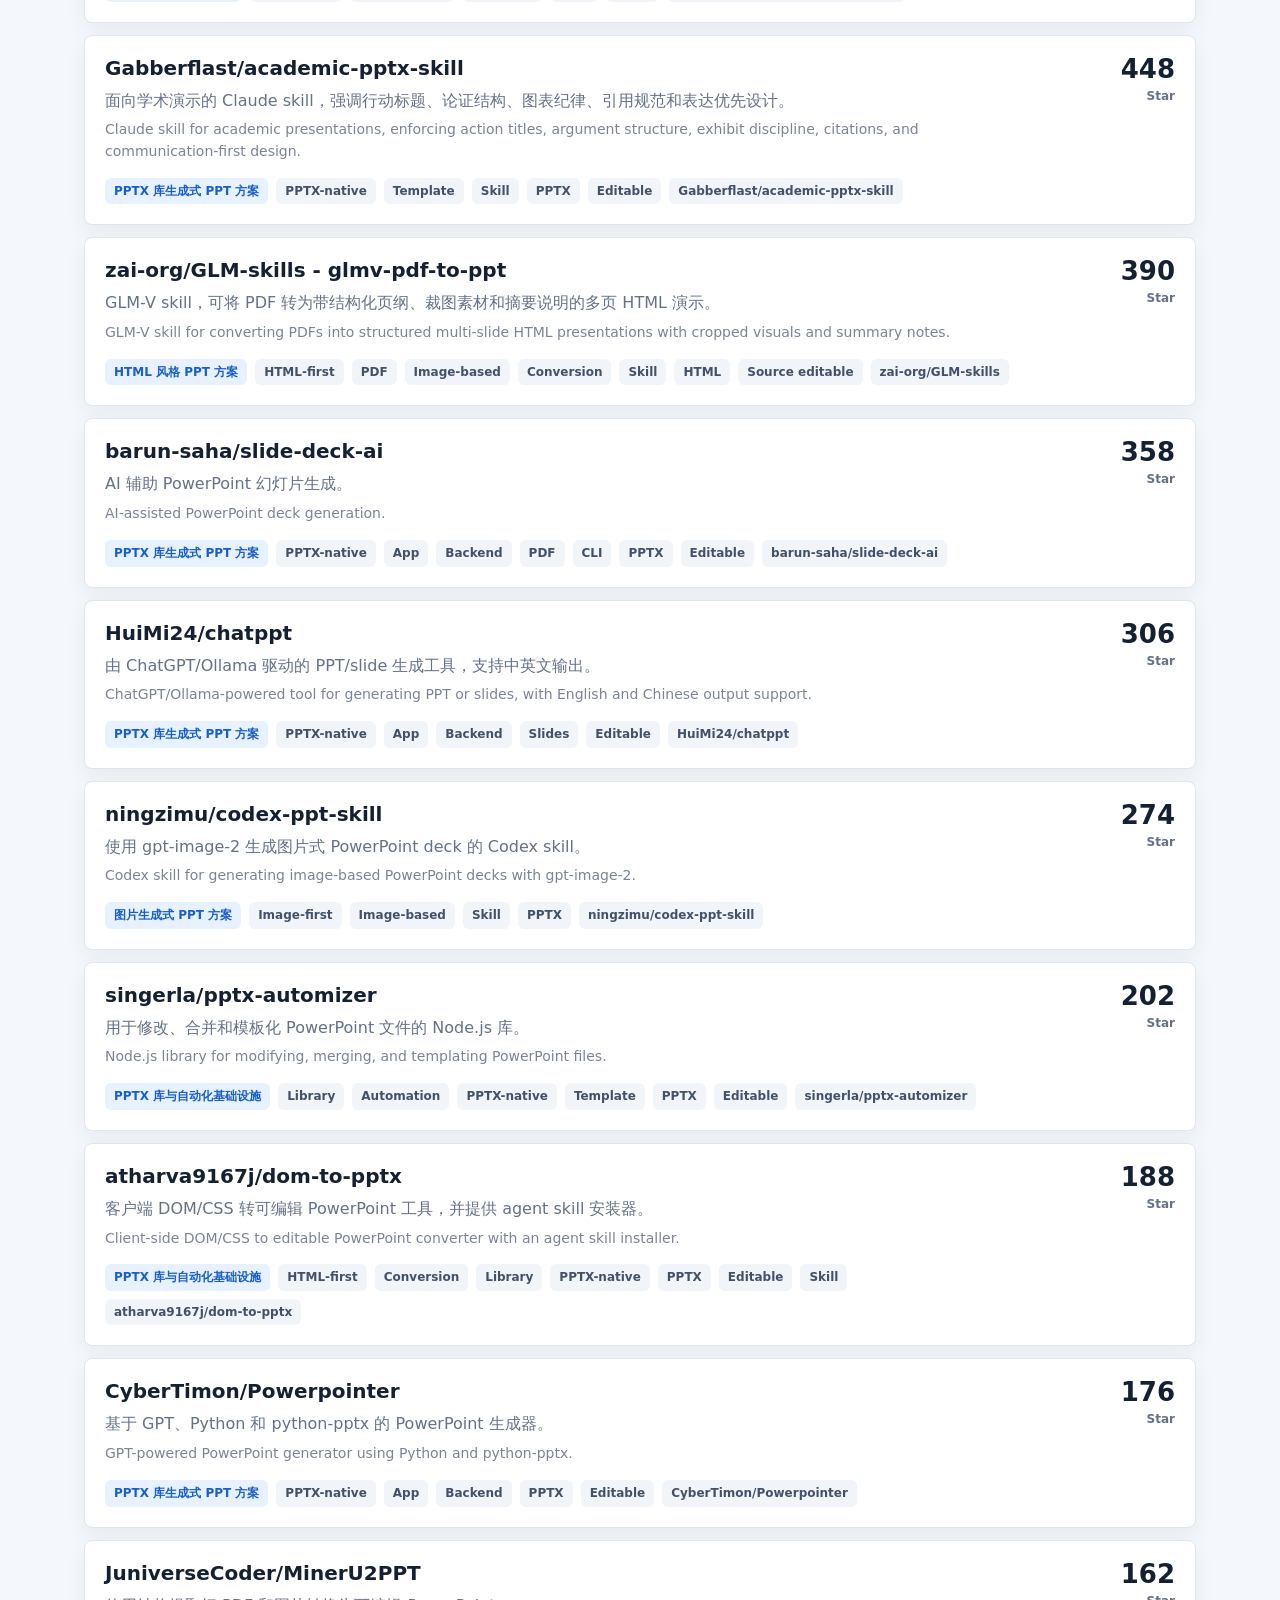
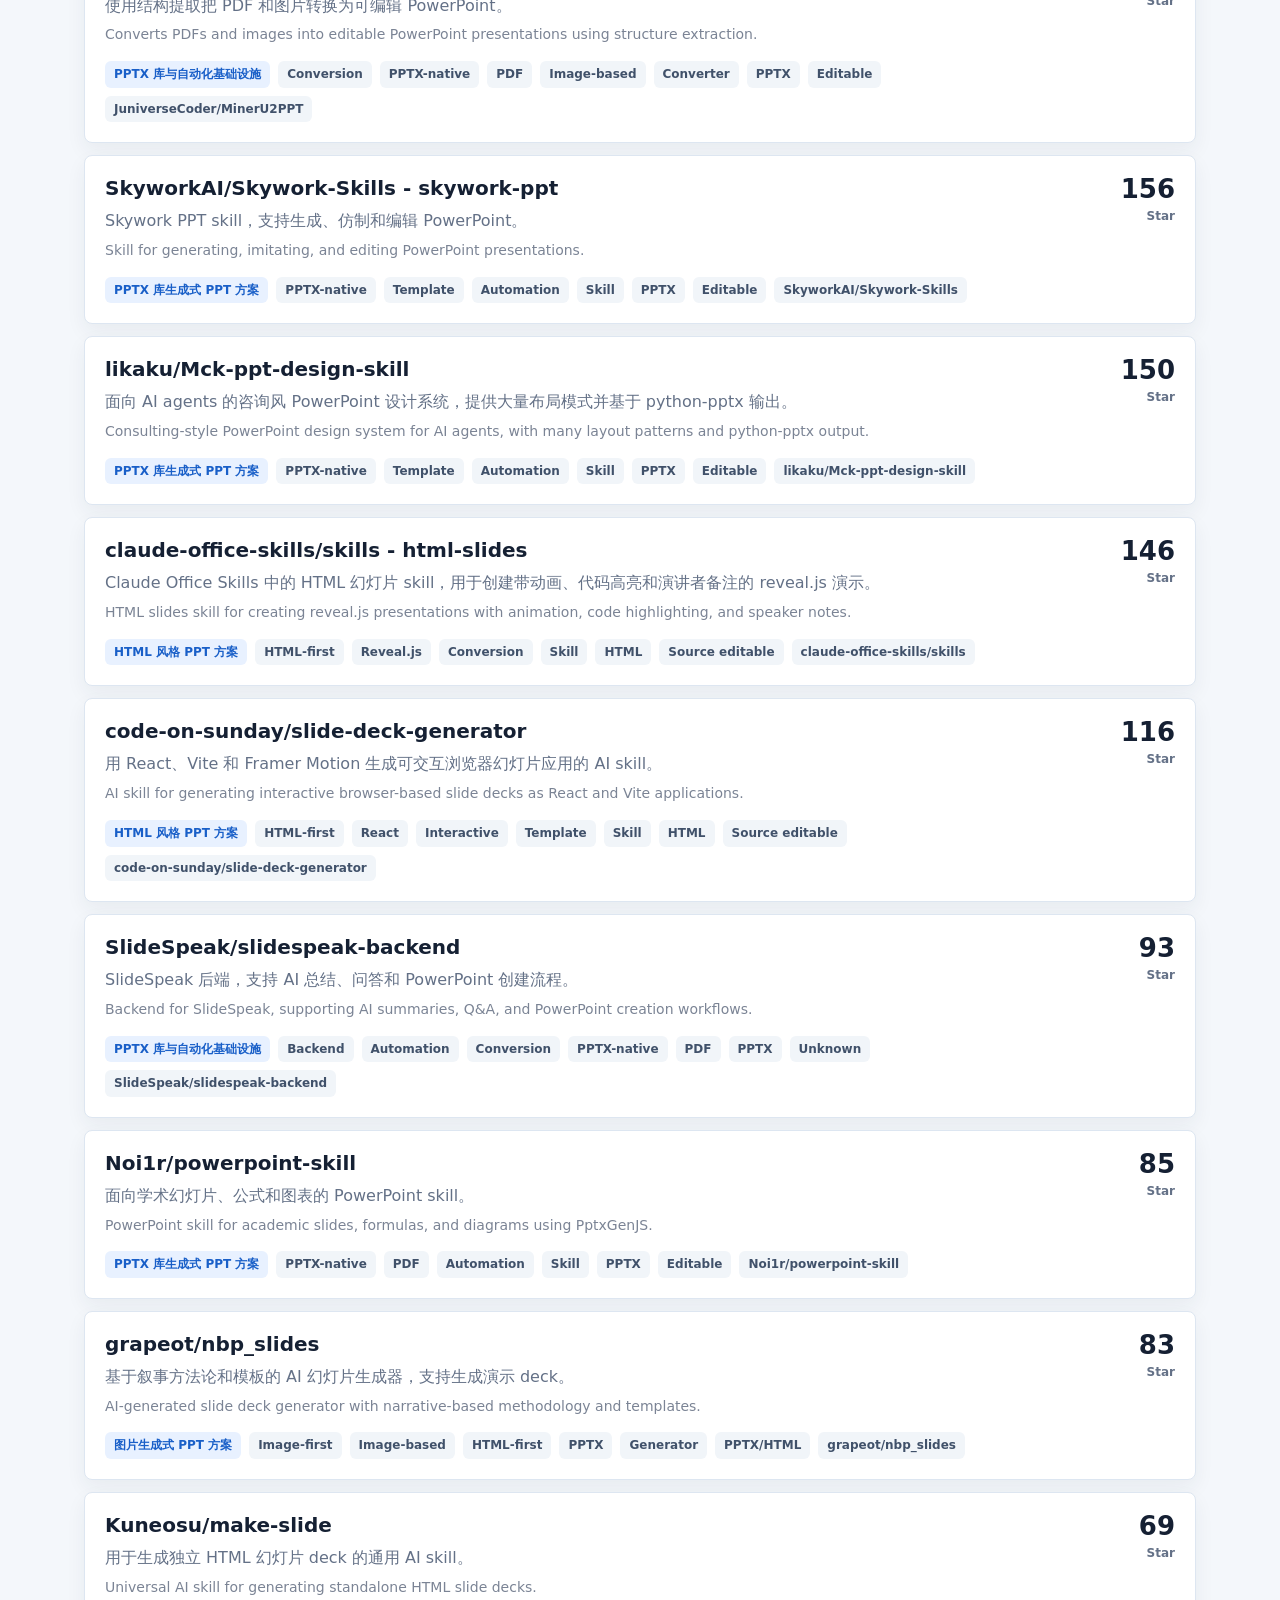
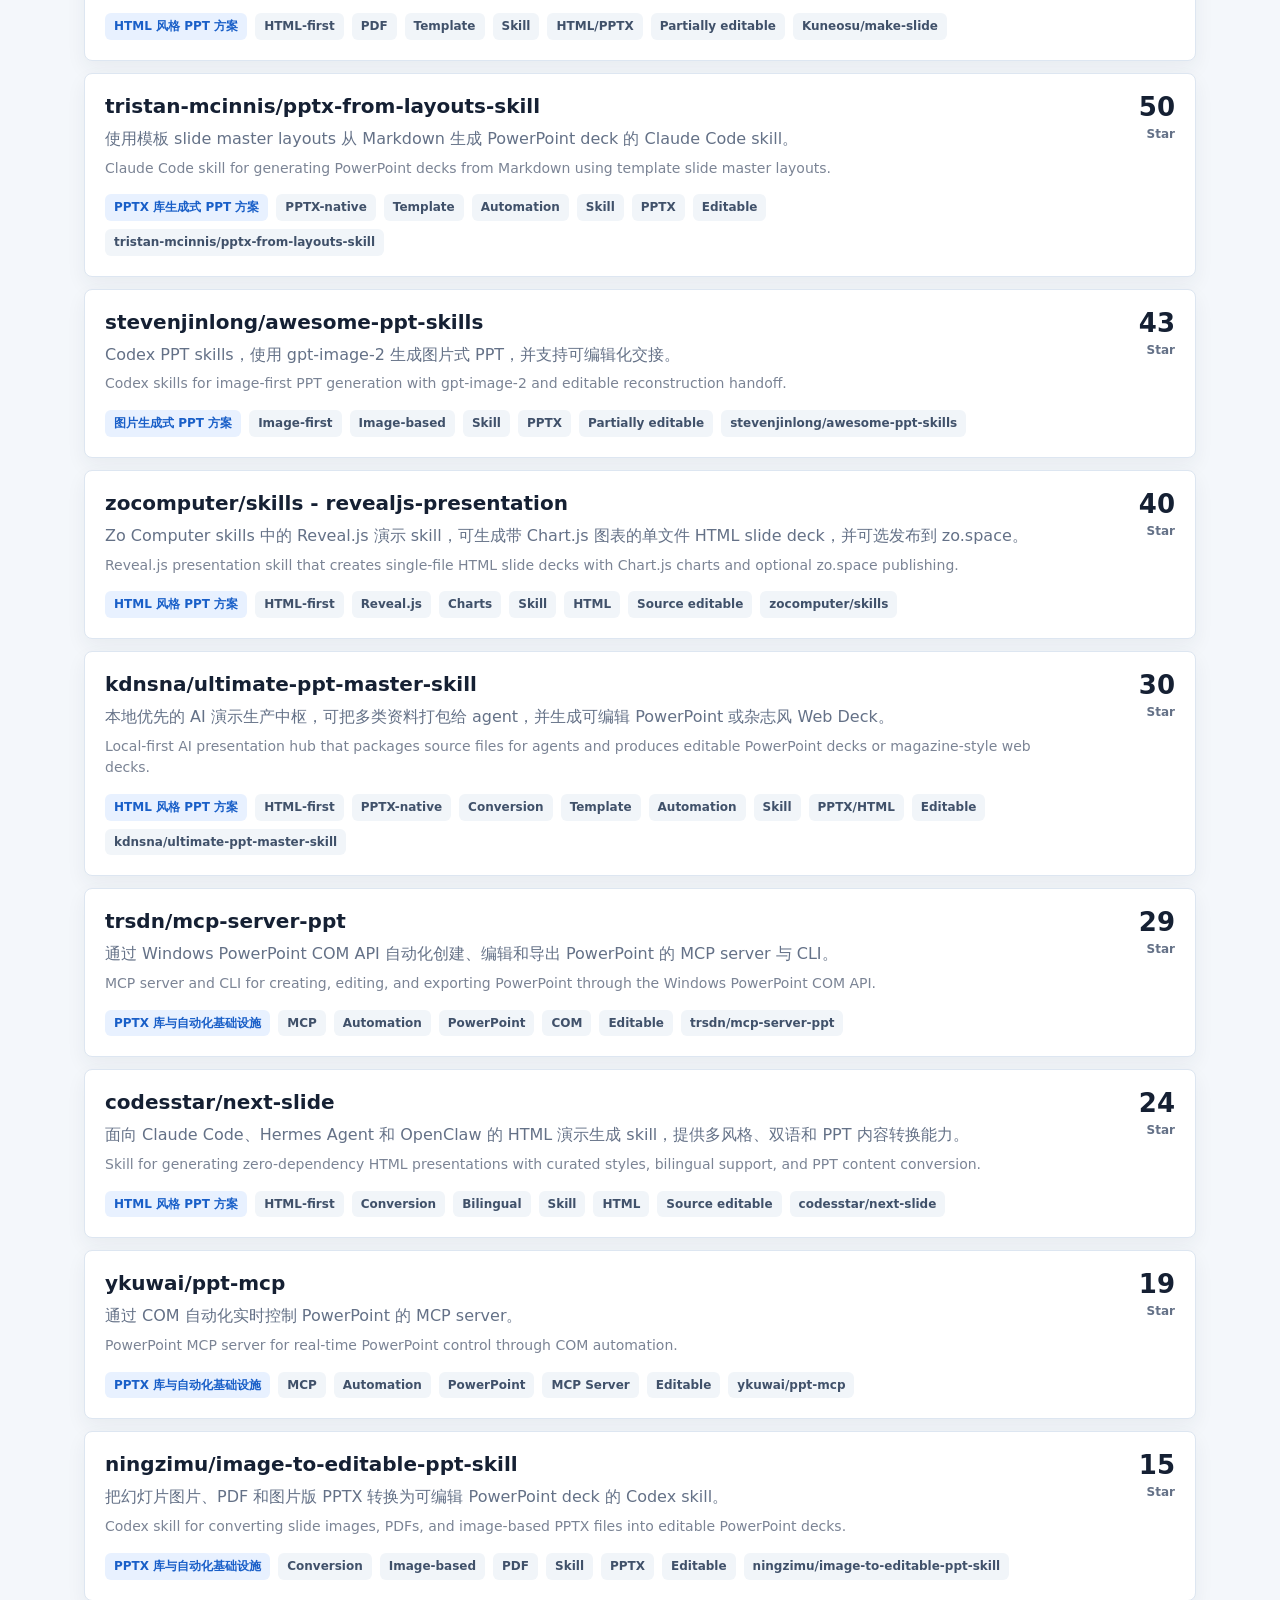
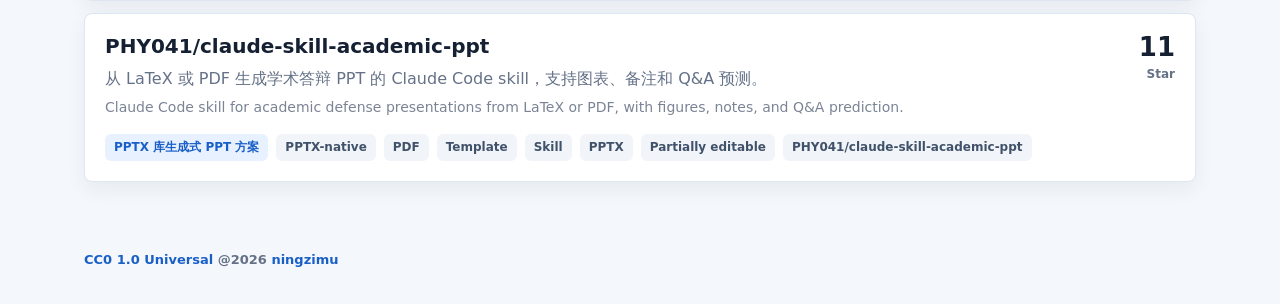
==== commit cb910c94: "Polish GitHub Pages and star data" ====
--- a/docs/index.html
+++ b/docs/index.html
@@ -15,9 +15,11 @@
           <span>Awesome AI PPT</span>
         </a>
         <div class="top-actions">
-          <a href="https://github.com/ningzimu/awesome-ai-ppt">GitHub</a>
-          <a href="agent/" data-i18n="agentAccess">Agent 接入</a>
-          <a href="https://github.com/ningzimu/awesome-ai-ppt/blob/main/CONTRIBUTING.md" data-i18n="contribute">贡献</a>
+          <a class="star-nav-link" href="https://github.com/ningzimu/awesome-ai-ppt" aria-label="Star Awesome AI PPT on GitHub">
+            <span class="github-icon" aria-hidden="true"></span>
+            <span class="star-icon" aria-hidden="true">★</span>
+            <span id="repoStars">Star</span>
+          </a>
           <div class="language-switch" aria-label="Language switch">
             <button class="active" type="button" data-lang="zh">中文</button>
             <button type="button" data-lang="en">English</button>
@@ -26,20 +28,18 @@
       </nav>
       <section class="hero">
         <div class="hero-main">
-          <h1 data-i18n="heroTitle">按分类、星标和工作流查找 AI PPT 项目。</h1>
+          <h1 data-i18n="heroTitle">按技术路线和工作流查找 AI PPT 项目</h1>
           <p class="hero-copy" data-i18n="heroCopy">
             搜索 AI 演示生成、PowerPoint 自动化、PPTX 编辑、可编辑重建和幻灯片 agent 工作流开源工具。
           </p>
-          <div class="hero-tags" aria-label="Highlighted workflows">
-            <span data-i18n="tagGeneration">AI 生成</span>
-            <span data-i18n="tagAutomation">PPTX 自动化</span>
-            <span data-i18n="tagRebuild">可编辑重建</span>
+          <div class="hero-actions">
+            <a class="primary-action" href="#projectList" data-i18n="browseLabel">浏览项目</a>
+            <a class="secondary-action" href="agent/" data-i18n="agentCta">安装 Agent Skill</a>
           </div>
         </div>
         <div class="hero-panel" aria-label="Directory summary">
           <div class="hero-panel-head">
             <span data-i18n="summaryLabel">目录概览</span>
-            <a href="#projectList" data-i18n="browseLabel">浏览项目</a>
           </div>
           <div class="hero-stats">
             <div>
@@ -60,34 +60,25 @@
     </header>
 
     <main class="layout">
-      <aside class="sidebar" aria-label="Category navigation">
-        <section class="sidebar-section">
-          <div class="sidebar-head">
-            <span>分类</span>
-            <span>Categories</span>
-          </div>
-          <nav id="categoryNav" class="category-nav"></nav>
-        </section>
-        <section class="sidebar-section">
-          <div class="sidebar-head">
-            <span data-i18n="tagsLabel">标签</span>
-            <button id="clearTagsButton" class="clear-filter" type="button" data-i18n="clearTags">清除</button>
-          </div>
-          <nav id="tagNav" class="tag-nav" aria-label="Tag filters"></nav>
-        </section>
-      </aside>
+      <section class="content">
+        <nav id="categoryNav" class="category-nav" aria-label="Category navigation"></nav>
 
-      <section class="content">
         <div class="toolbar" aria-label="Directory controls">
           <label class="search">
             <span data-i18n="searchLabel">搜索</span>
             <input id="searchInput" type="search" placeholder="搜索名称、分类、输出类型、英文描述..." autocomplete="off">
           </label>
           <label class="select">
+            <span data-i18n="tagsLabel">标签</span>
+            <select id="tagSelect">
+              <option value="" data-i18n="allTags">全部标签</option>
+            </select>
+          </label>
+          <label class="select">
             <span data-i18n="sortLabel">排序</span>
             <select id="sortSelect">
-              <option value="stars-desc" data-i18n="sortStarsDesc">星标降序</option>
-              <option value="stars-asc" data-i18n="sortStarsAsc">星标升序</option>
+              <option value="stars-desc" data-i18n="sortStarsDesc">Star 降序</option>
+              <option value="stars-asc" data-i18n="sortStarsAsc">Star 升序</option>
               <option value="name-asc" data-i18n="sortNameAsc">名称 A-Z</option>
             </select>
           </label>
@@ -103,10 +94,11 @@
     </main>
 
     <footer class="site-footer">
-      <span data-i18n="footerCopy">数据由本仓库维护。</span>
-      <a href="https://github.com/ningzimu/awesome-ai-ppt/issues/new?template=add-project.md" data-i18n="suggestProject">推荐项目</a>
+      <span><a href="https://github.com/ningzimu/awesome-ai-ppt/blob/main/LICENSE">CC0 1.0 Universal</a> @2026 <a href="https://github.com/ningzimu">ningzimu</a></span>
     </footer>
 
+    <script src="stars-data.js" defer></script>
+    <script src="projects-data.js" defer></script>
     <script src="app.js" defer></script>
   </body>
 </html>
--- a/docs/styles.css
+++ b/docs/styles.css
@@ -1,17 +1,19 @@
 :root {
   color-scheme: light;
-  --bg: #f5f7fb;
+  --bg: #f4f7fb;
   --panel: #ffffff;
-  --panel-soft: #f9fbff;
-  --text: #172033;
-  --muted: #657084;
-  --line: #dfe5ef;
-  --line-strong: #c7d2e2;
-  --accent: #1e64d8;
+  --panel-soft: #f8fafc;
+  --text: #152033;
+  --muted: #647187;
+  --line: #dde6f1;
+  --line-strong: #c2cfdf;
+  --accent: #195fc8;
   --accent-2: #0f9f8f;
-  --accent-soft: #eaf1ff;
-  --chip: #eef4ff;
-  --shadow: 0 20px 48px rgba(31, 45, 74, 0.1);
+  --accent-soft: #e8f1ff;
+  --chip: #eef5ff;
+  --success: #17a36b;
+  --shadow: 0 18px 44px rgba(28, 43, 70, 0.09);
+  --shadow-soft: 0 8px 20px rgba(28, 43, 70, 0.06);
 }
 
 * {
@@ -26,10 +28,10 @@
   margin: 0;
   overflow-x: hidden;
   background:
-    radial-gradient(circle at 12% 0%, rgba(30, 100, 216, 0.1), transparent 28%),
-    linear-gradient(180deg, #ffffff 0, var(--bg) 420px);
+    linear-gradient(135deg, rgba(25, 95, 200, 0.08), transparent 32%),
+    linear-gradient(180deg, #ffffff 0, var(--bg) 390px);
   color: var(--text);
-  font-family: Inter, ui-sans-serif, system-ui, -apple-system, BlinkMacSystemFont, "Segoe UI", sans-serif;
+  font-family: "IBM Plex Sans", ui-sans-serif, system-ui, -apple-system, BlinkMacSystemFont, "Segoe UI", sans-serif;
   line-height: 1.55;
 }
 
@@ -47,7 +49,7 @@
   align-items: center;
   justify-content: space-between;
   gap: 24px;
-  max-width: 1180px;
+  max-width: 1160px;
   margin: 0 auto;
   padding: 18px 24px;
 }
@@ -86,6 +88,44 @@
   color: var(--accent);
 }
 
+.top-actions .star-nav-link {
+  display: inline-flex;
+  align-items: center;
+  justify-content: center;
+  gap: 6px;
+  min-height: 32px;
+  padding: 5px 10px;
+  border: 1px solid var(--line);
+  border-radius: 999px;
+  background: rgba(255, 255, 255, 0.82);
+  color: #263852;
+  box-shadow: 0 8px 18px rgba(28, 43, 70, 0.06);
+  font-size: 14px;
+  font-weight: 850;
+  line-height: 1;
+}
+
+.top-actions .star-nav-link:hover {
+  border-color: rgba(25, 95, 200, 0.34);
+  background: #fff;
+  color: var(--accent);
+  transform: translateY(-1px);
+}
+
+.github-icon {
+  width: 17px;
+  height: 17px;
+  background: currentColor;
+  flex: 0 0 auto;
+  mask: url("data:image/svg+xml,%3Csvg viewBox='0 0 98 96' xmlns='http://www.w3.org/2000/svg'%3E%3Cpath fill='black' fill-rule='evenodd' clip-rule='evenodd' d='M48.854 0C21.839 0 0 22 0 49.217c0 21.756 13.993 40.172 33.405 46.69 2.427.49 3.316-1.059 3.316-2.362 0-1.141-.08-5.052-.08-9.127-13.59 2.934-16.42-5.867-16.42-5.867-2.184-5.704-5.42-7.17-5.42-7.17-4.448-3.015.324-3.015.324-3.015 4.934.326 7.523 5.052 7.523 5.052 4.367 7.496 11.404 5.378 14.235 4.074.404-3.178 1.699-5.378 3.074-6.6-10.839-1.141-22.243-5.378-22.243-24.283 0-5.378 1.94-9.778 5.014-13.2-.485-1.222-2.184-6.275.486-13.038 0 0 4.125-1.304 13.426 5.052a46.97 46.97 0 0 1 12.214-1.63c4.125 0 8.33.571 12.213 1.63 9.302-6.356 13.427-5.052 13.427-5.052 2.67 6.763.97 11.816.485 13.038 3.155 3.422 5.015 7.822 5.015 13.2 0 18.905-11.404 23.06-22.324 24.283 1.78 1.548 3.316 4.481 3.316 9.126 0 6.6-.08 11.897-.08 13.526 0 1.303.89 2.853 3.316 2.364C83.993 89.39 98 70.973 98 49.217 97.707 22 75.788 0 48.854 0Z'/%3E%3C/svg%3E") center / contain no-repeat;
+}
+
+.star-icon {
+  color: #ffd028;
+  font-size: 15px;
+  line-height: 1;
+}
+
 .language-switch {
   display: inline-flex;
   gap: 4px;
@@ -115,17 +155,18 @@
 
 .hero {
   display: grid;
-  grid-template-columns: minmax(0, 1fr) minmax(300px, 380px);
+  grid-template-columns: minmax(0, 1fr) minmax(300px, 360px);
+  align-items: end;
   gap: 44px;
-  max-width: 1180px;
+  max-width: 1160px;
   margin: 0 auto;
-  padding: 68px 24px 76px;
+  padding: 48px 24px 52px;
 }
 
 .agent-hero {
-  max-width: 1180px;
+  max-width: 1160px;
   margin: 0 auto;
-  padding: 68px 24px 76px;
+  padding: 58px 24px 64px;
 }
 
 .agent-kicker {
@@ -140,48 +181,67 @@
 }
 
 h1 {
-  max-width: 760px;
+  max-width: 680px;
   margin: 0;
-  font-size: clamp(42px, 7vw, 76px);
-  line-height: 1;
+  font-size: clamp(38px, 5.2vw, 58px);
+  line-height: 1.04;
   letter-spacing: 0;
   overflow-wrap: anywhere;
 }
 
 .hero-copy {
-  max-width: 690px;
-  margin: 24px 0 0;
-  color: var(--muted);
-  font-size: 18px;
-}
-
-.hero-tags {
+  max-width: 620px;
+  margin: 18px 0 0;
+  color: var(--muted);
+  font-size: 16px;
+}
+
+.hero-actions {
   display: flex;
   flex-wrap: wrap;
-  gap: 10px;
+  gap: 12px;
   margin-top: 26px;
 }
 
-.hero-tags span {
+.primary-action,
+.secondary-action {
   display: inline-flex;
   align-items: center;
-  min-height: 34px;
-  padding: 6px 12px;
-  border: 1px solid var(--line);
-  border-radius: 8px;
-  background: rgba(255, 255, 255, 0.8);
+  justify-content: center;
+  min-height: 44px;
+  padding: 9px 16px;
+  border-radius: 8px;
+  font-size: 14px;
+  font-weight: 850;
+}
+
+.primary-action {
+  background: #152033;
+  color: #fff;
+  box-shadow: 0 14px 28px rgba(21, 32, 51, 0.16);
+}
+
+.primary-action:hover {
+  background: var(--accent);
+}
+
+.secondary-action {
+  border: 1px solid var(--line-strong);
+  background: rgba(255, 255, 255, 0.82);
   color: #40516a;
-  font-size: 13px;
-  font-weight: 800;
+}
+
+.secondary-action:hover {
+  border-color: rgba(30, 100, 216, 0.32);
+  color: var(--accent);
 }
 
 .hero-panel {
-  align-self: end;
   min-width: 0;
   border: 1px solid var(--line);
   border-radius: 8px;
-  background: rgba(255, 255, 255, 0.86);
-  box-shadow: var(--shadow);
+  background: rgba(255, 255, 255, 0.9);
+  box-shadow: 0 22px 52px rgba(28, 43, 70, 0.11);
   overflow: hidden;
 }
 
@@ -190,7 +250,7 @@
   align-items: center;
   justify-content: space-between;
   gap: 16px;
-  padding: 16px 18px;
+  padding: 14px 16px;
   border-bottom: 1px solid var(--line);
   color: var(--muted);
   font-size: 13px;
@@ -203,106 +263,58 @@
 
 .hero-stats {
   display: grid;
+  grid-template-columns: repeat(3, minmax(0, 1fr));
 }
 
 .hero-stats div {
-  display: flex;
-  align-items: baseline;
+  display: grid;
+  gap: 8px;
+  padding: 18px 16px;
+  border-right: 1px solid var(--line);
+  border-bottom: 0;
+}
+
+.hero-stats div:last-child {
+  border-right: 0;
+}
+
+.hero-stats strong {
+  font-size: 28px;
+  line-height: 1;
+}
+
+.hero-stats span {
+  color: var(--muted);
+  font-size: 13px;
+  font-weight: 750;
+}
+
+.layout {
+  max-width: 1160px;
+  margin: 0 auto;
+  padding: 22px 24px 64px;
+}
+
+.category-nav {
+  display: grid;
+  grid-template-columns: repeat(5, minmax(0, 1fr));
+  gap: 8px;
+  margin-bottom: 12px;
+  padding: 8px;
+  border: 1px solid var(--line);
+  border-radius: 8px;
+  background: rgba(255, 255, 255, 0.72);
+  box-shadow: var(--shadow-soft);
+}
+
+.category-nav button {
+  display: flex;
+  align-items: center;
   justify-content: space-between;
-  gap: 20px;
-  padding: 20px 18px;
-  border-bottom: 1px solid var(--line);
-}
-
-.hero-stats div:last-child {
-  border-bottom: 0;
-}
-
-.hero-stats strong {
-  font-size: 34px;
-  line-height: 1;
-}
-
-.hero-stats span {
-  color: var(--muted);
-  font-size: 13px;
-  font-weight: 750;
-  text-align: right;
-}
-
-.layout {
-  display: grid;
-  grid-template-columns: 280px minmax(0, 1fr);
-  gap: 28px;
-  max-width: 1180px;
-  margin: 0 auto;
-  padding: 34px 24px 64px;
-}
-
-.sidebar {
-  position: sticky;
-  top: 18px;
-  align-self: start;
-  border: 1px solid var(--line);
-  border-radius: 8px;
-  background: var(--panel);
-  box-shadow: var(--shadow);
-  overflow: hidden;
-}
-
-.sidebar-section + .sidebar-section {
-  border-top: 1px solid var(--line);
-}
-
-.sidebar-head {
-  display: flex;
-  justify-content: space-between;
-  align-items: center;
-  gap: 12px;
-  padding: 16px;
-  border-bottom: 1px solid var(--line);
-  color: var(--muted);
-  font-size: 13px;
-  font-weight: 800;
-}
-
-.clear-filter {
-  min-height: 28px;
-  border: 0;
-  border-radius: 6px;
-  background: transparent;
-  color: var(--accent);
-  cursor: pointer;
-  font: inherit;
-  font-size: 12px;
-  font-weight: 800;
-}
-
-.clear-filter:disabled {
-  color: var(--muted);
-  cursor: default;
-  opacity: 0.45;
-}
-
-.category-nav,
-.tag-nav {
-  display: grid;
-  padding: 8px;
-}
-
-.tag-nav {
-  grid-template-columns: repeat(2, minmax(0, 1fr));
-  gap: 6px;
-}
-
-.category-nav button,
-.tag-nav button {
-  display: grid;
-  grid-template-columns: minmax(0, 1fr) auto;
-  align-items: center;
-  gap: 12px;
+  gap: 10px;
   width: 100%;
-  padding: 11px 10px;
+  min-height: 44px;
+  padding: 8px 10px;
   border: 0;
   border-radius: 6px;
   background: transparent;
@@ -313,31 +325,26 @@
 }
 
 .category-nav button:hover,
-.category-nav button.active,
-.tag-nav button:hover,
-.tag-nav button.active {
+.category-nav button.active {
   background: var(--chip);
   color: var(--accent);
 }
 
-.tag-nav button {
-  gap: 8px;
-  min-height: 38px;
-  padding: 8px;
+.category-nav span {
+  overflow: hidden;
+  text-overflow: ellipsis;
+  white-space: nowrap;
+  font-size: 13px;
+  font-weight: 850;
+}
+
+.category-nav strong {
+  flex: 0 0 auto;
+  padding: 1px 7px;
+  border-radius: 999px;
+  background: rgba(255, 255, 255, 0.78);
+  color: #42536c;
   font-size: 12px;
-}
-
-.category-nav small {
-  color: var(--muted);
-}
-
-.category-nav strong,
-.tag-nav strong {
-  font-size: 13px;
-}
-
-.tag-nav strong {
-  color: var(--muted);
 }
 
 .content {
@@ -349,14 +356,15 @@
   top: 18px;
   z-index: 2;
   display: grid;
-  grid-template-columns: minmax(0, 1fr) 230px;
-  gap: 14px;
+  grid-template-columns: minmax(0, 1.2fr) minmax(170px, 0.55fr) minmax(170px, 0.55fr);
+  gap: 12px;
   margin-bottom: 14px;
-  padding: 14px;
-  border: 1px solid var(--line);
-  border-radius: 8px;
-  background: rgba(255, 255, 255, 0.92);
+  padding: 12px;
+  border: 1px solid var(--line);
+  border-radius: 8px;
+  background: rgba(255, 255, 255, 0.94);
   box-shadow: 0 14px 32px rgba(31, 45, 74, 0.08);
+  backdrop-filter: blur(16px);
 }
 
 .search,
@@ -371,7 +379,7 @@
 input,
 select {
   width: 100%;
-  min-height: 46px;
+  min-height: 44px;
   border: 1px solid var(--line-strong);
   border-radius: 8px;
   background: #fff;
@@ -417,7 +425,7 @@
   border: 1px solid var(--line);
   border-radius: 8px;
   background: var(--panel);
-  box-shadow: 0 8px 22px rgba(31, 45, 74, 0.05);
+  box-shadow: var(--shadow-soft);
   transition: border-color 160ms ease, box-shadow 160ms ease, transform 160ms ease;
 }
 
@@ -500,28 +508,28 @@
 }
 
 .site-footer {
-  display: flex;
-  align-items: center;
-  justify-content: space-between;
-  gap: 18px;
-  max-width: 1180px;
+  max-width: 1160px;
   margin: 0 auto;
-  padding: 26px 24px 42px;
-  color: var(--muted);
-  font-size: 14px;
+  padding: 4px 24px 34px;
+  color: var(--muted);
+  font-size: 13px;
+  font-weight: 700;
 }
 
 .site-footer a {
   color: var(--accent);
-  font-weight: 800;
+}
+
+.site-footer a:hover {
+  text-decoration: underline;
 }
 
 .agent-main {
   display: grid;
-  gap: 18px;
-  max-width: 1180px;
+  gap: 16px;
+  max-width: 1160px;
   margin: 0 auto;
-  padding: 34px 24px 64px;
+  padding: 28px 24px 64px;
 }
 
 .agent-grid {
@@ -536,13 +544,27 @@
   border: 1px solid var(--line);
   border-radius: 8px;
   background: var(--panel);
-  box-shadow: 0 8px 22px rgba(31, 45, 74, 0.05);
+  box-shadow: var(--shadow-soft);
+}
+
+.install-panel {
+  display: grid;
+  gap: 14px;
+  padding: 28px;
 }
 
 .agent-section h2 {
   margin: 0 0 10px;
   font-size: 22px;
   line-height: 1.2;
+}
+
+.agent-section h3 {
+  margin: 8px 0 -4px;
+  color: var(--muted);
+  font-size: 13px;
+  font-weight: 850;
+  text-transform: uppercase;
 }
 
 .agent-section p {
@@ -592,7 +614,6 @@
 
 @media (max-width: 900px) {
   .hero,
-  .layout,
   .toolbar,
   .agent-grid {
     grid-template-columns: 1fr;
@@ -603,22 +624,32 @@
     padding-top: 42px;
   }
 
-  .sidebar,
   .toolbar {
     position: static;
   }
 
-  .category-nav,
-  .tag-nav {
+  .category-nav {
     grid-template-columns: repeat(2, minmax(0, 1fr));
+  }
+
+  .hero-stats {
+    grid-template-columns: 1fr;
+  }
+
+  .hero-stats div {
+    border-right: 0;
+    border-bottom: 1px solid var(--line);
+  }
+
+  .hero-stats div:last-child {
+    border-bottom: 0;
   }
 }
 
 @media (max-width: 640px) {
   .topbar,
   .top-actions,
-  .result-line,
-  .site-footer {
+  .result-line {
     align-items: flex-start;
     flex-direction: column;
   }
@@ -640,8 +671,7 @@
     line-height: 1.08;
   }
 
-  .category-nav,
-  .tag-nav {
+  .category-nav {
     grid-template-columns: 1fr;
   }
 
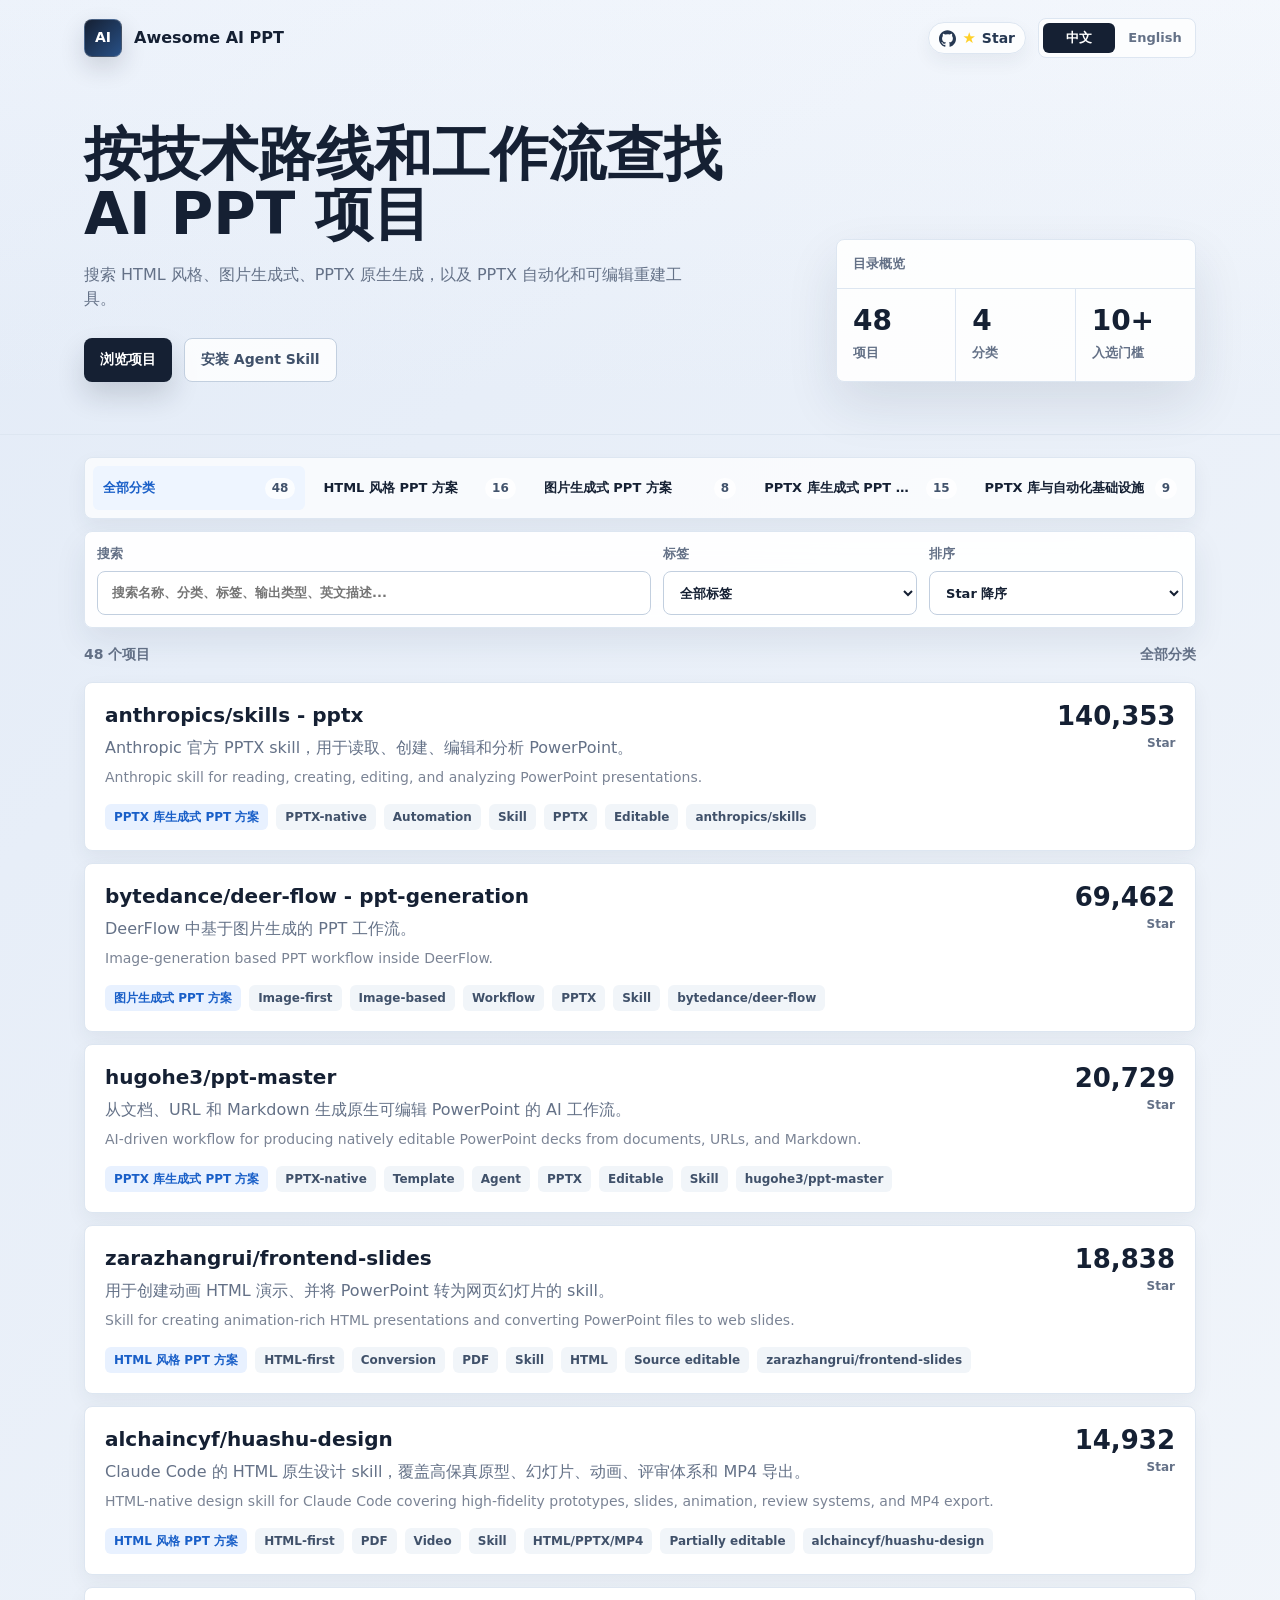
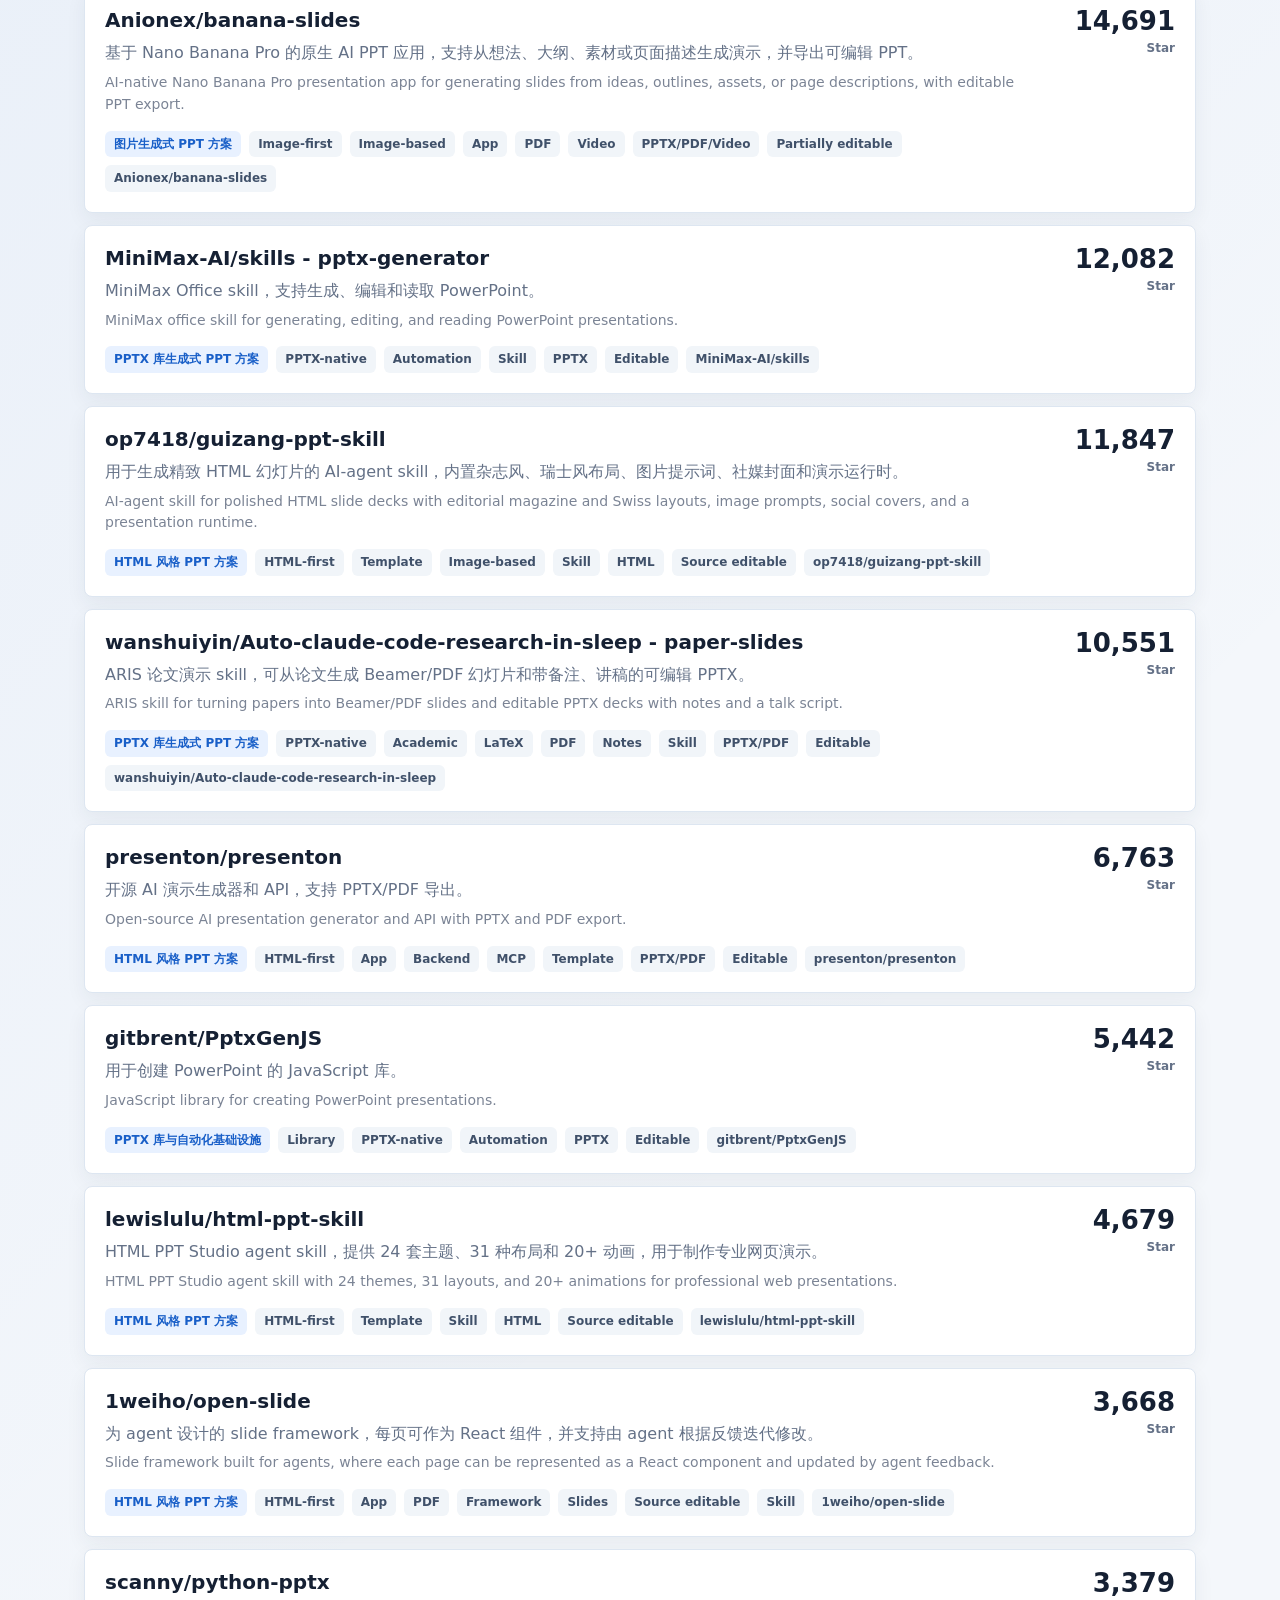
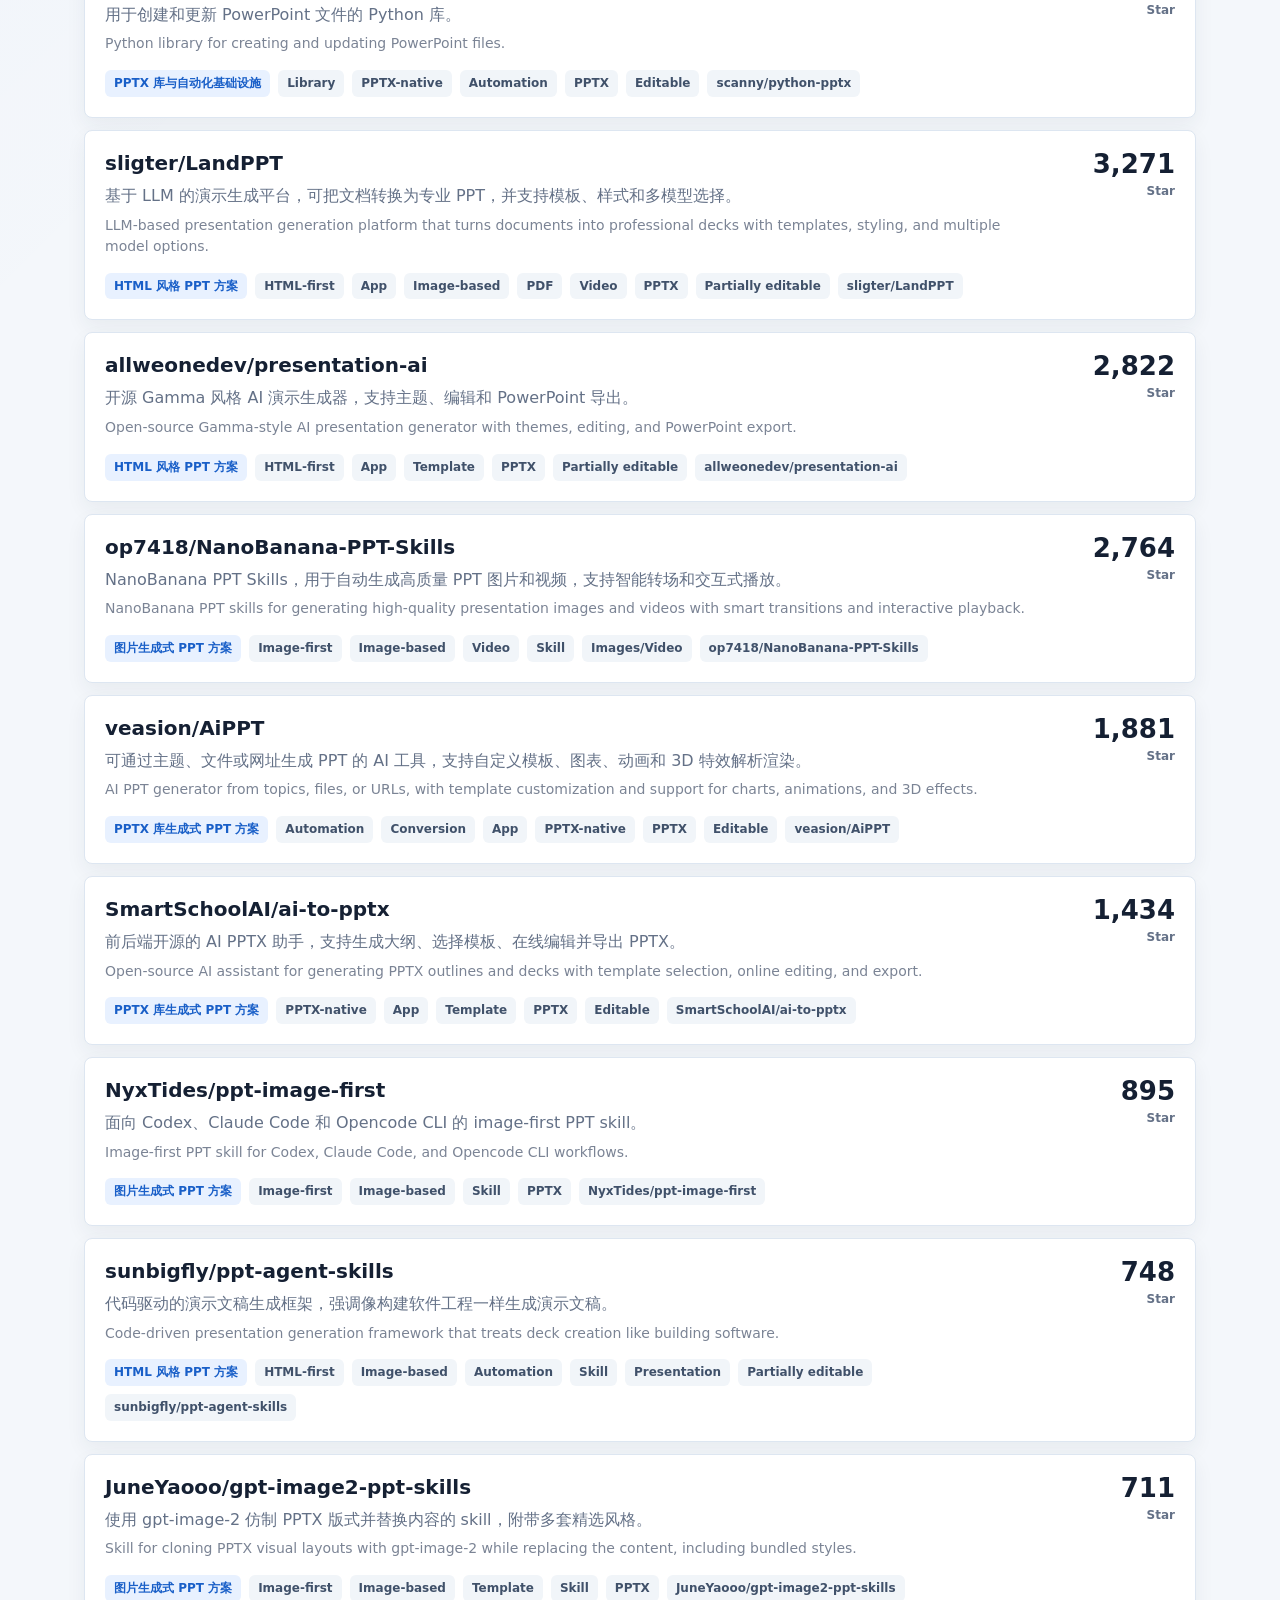
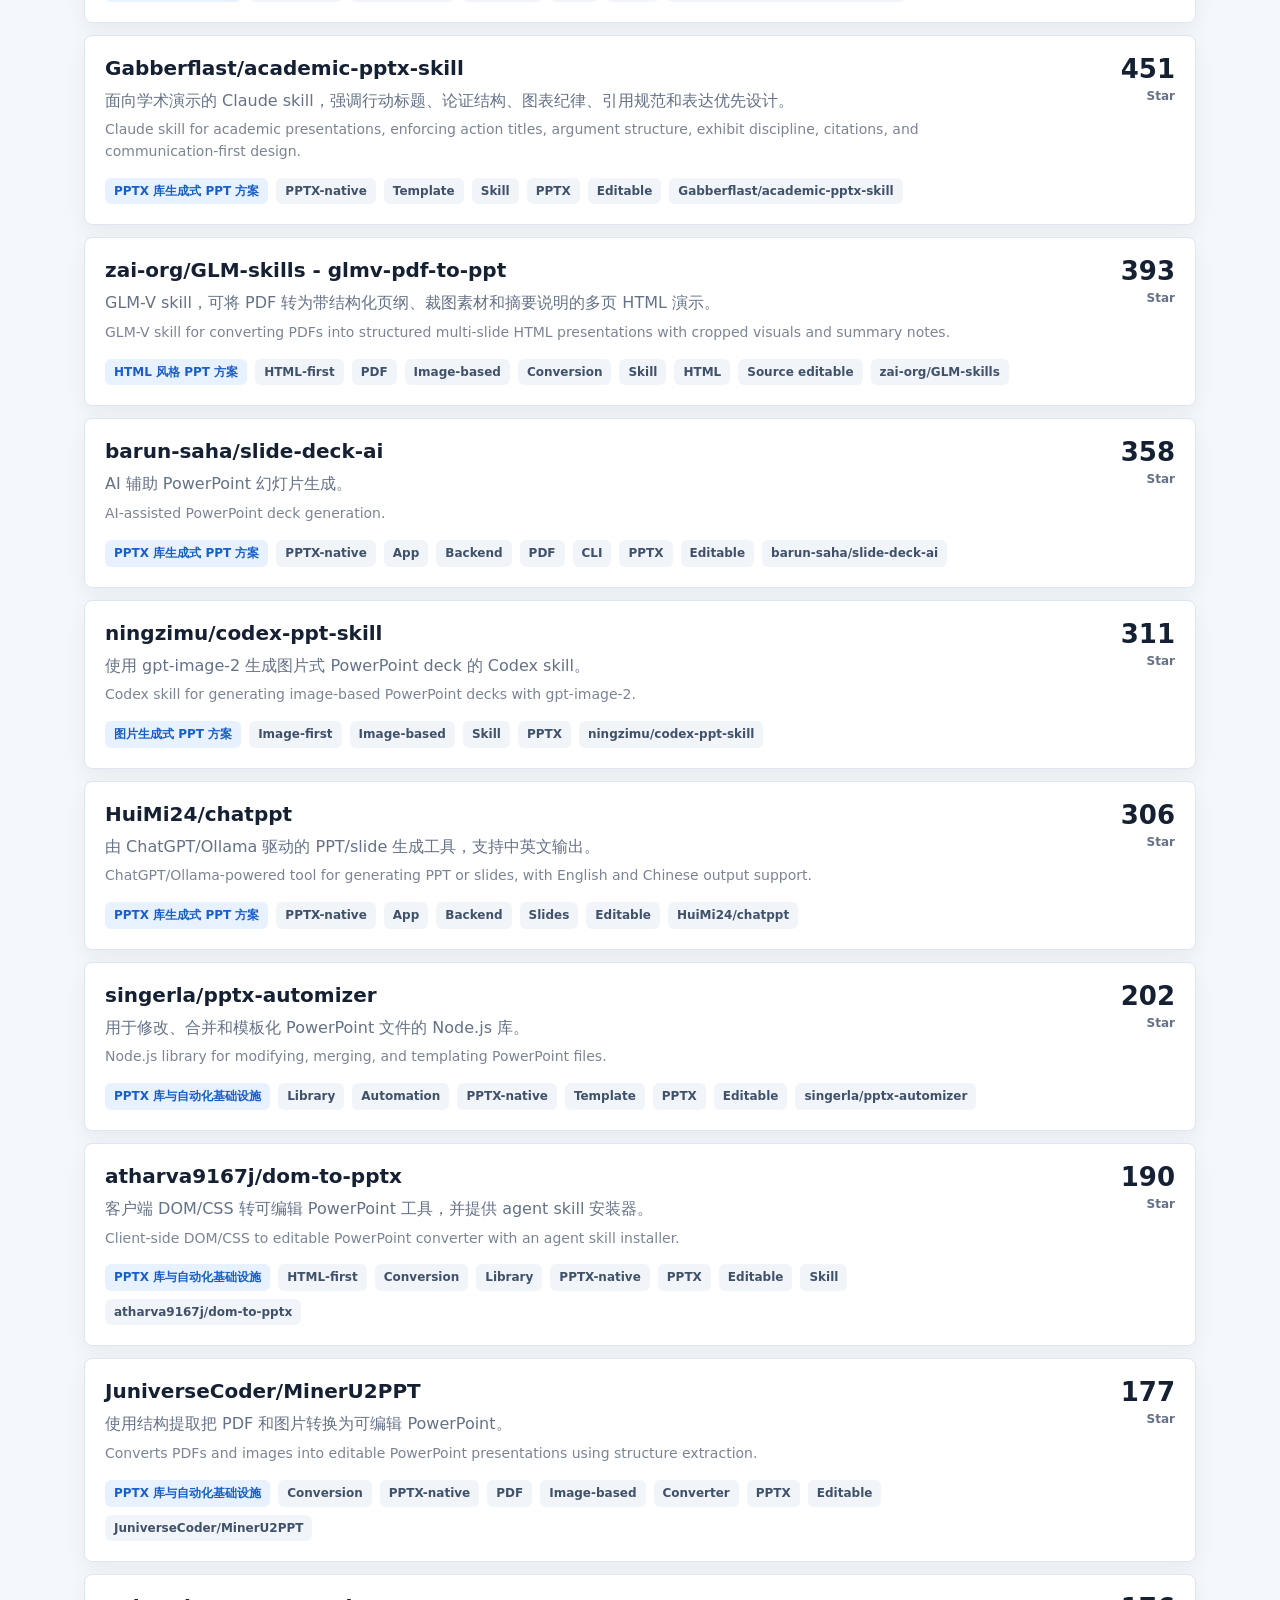
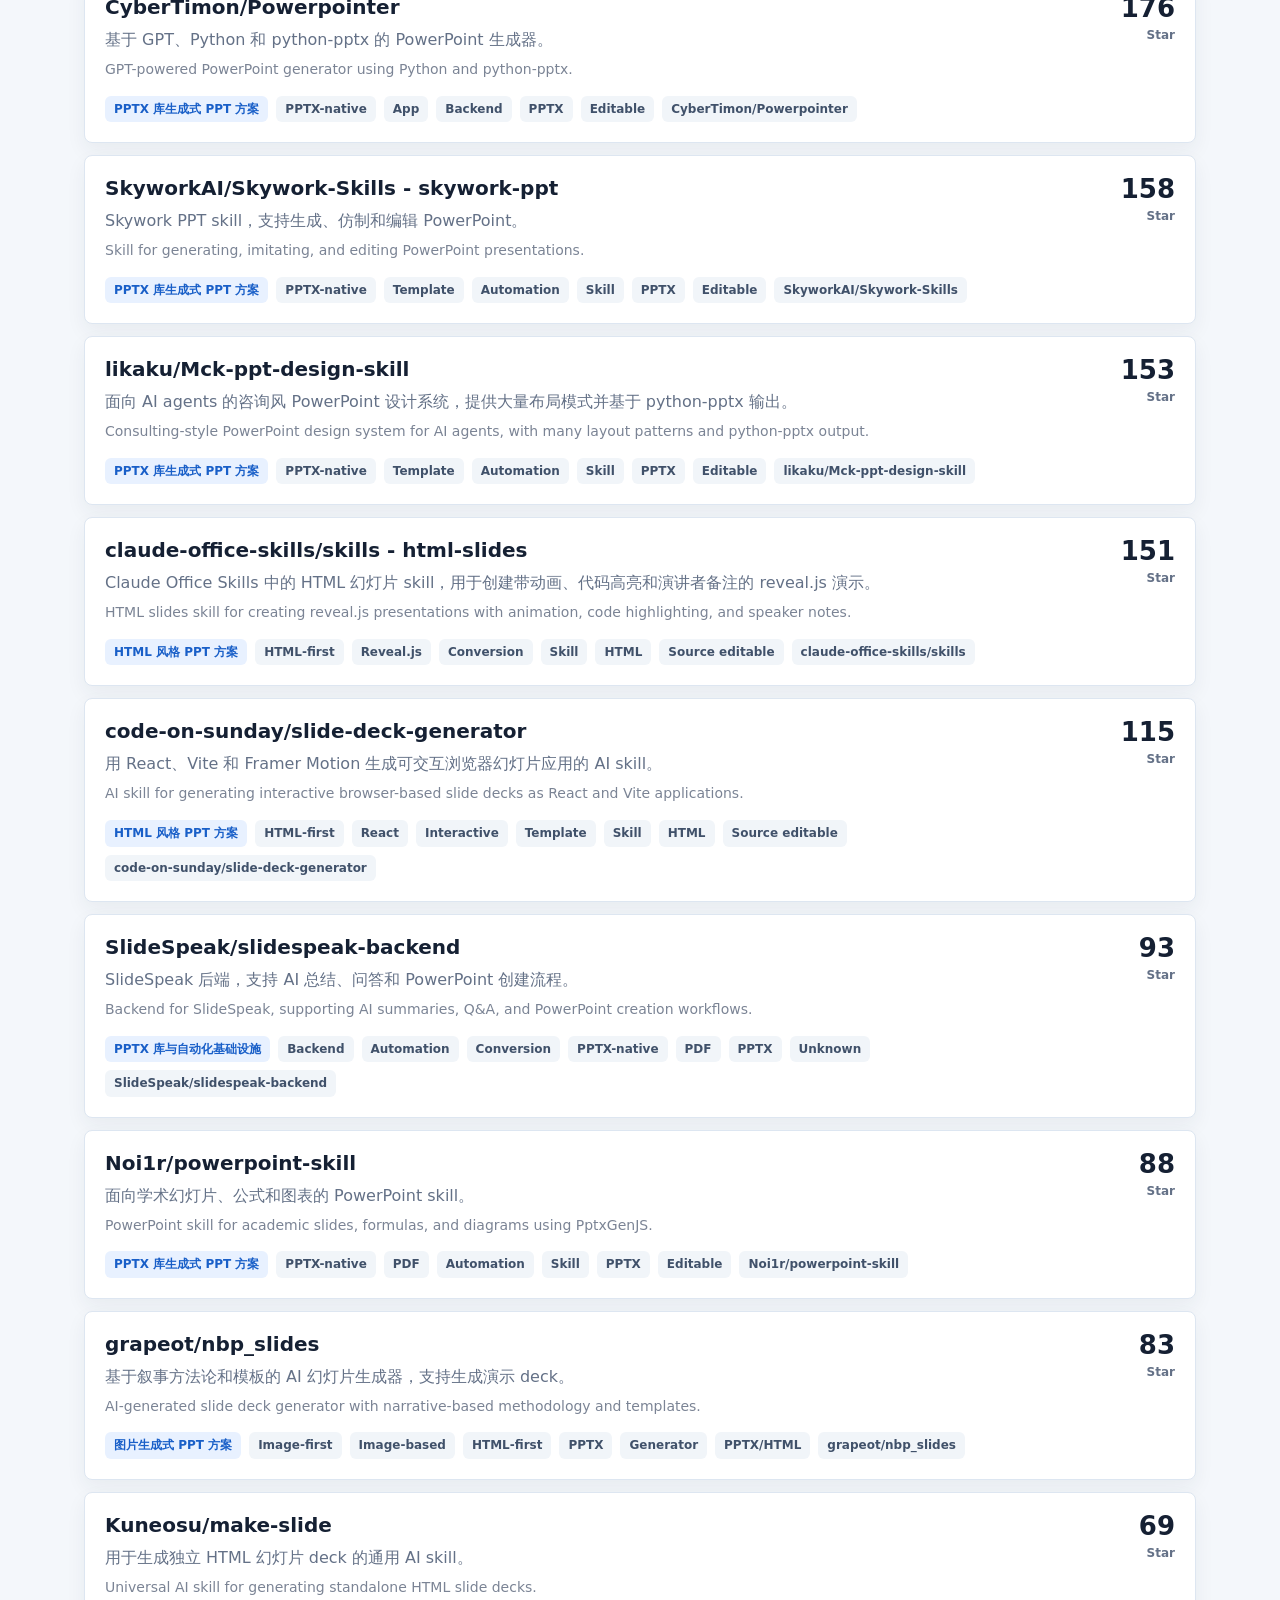
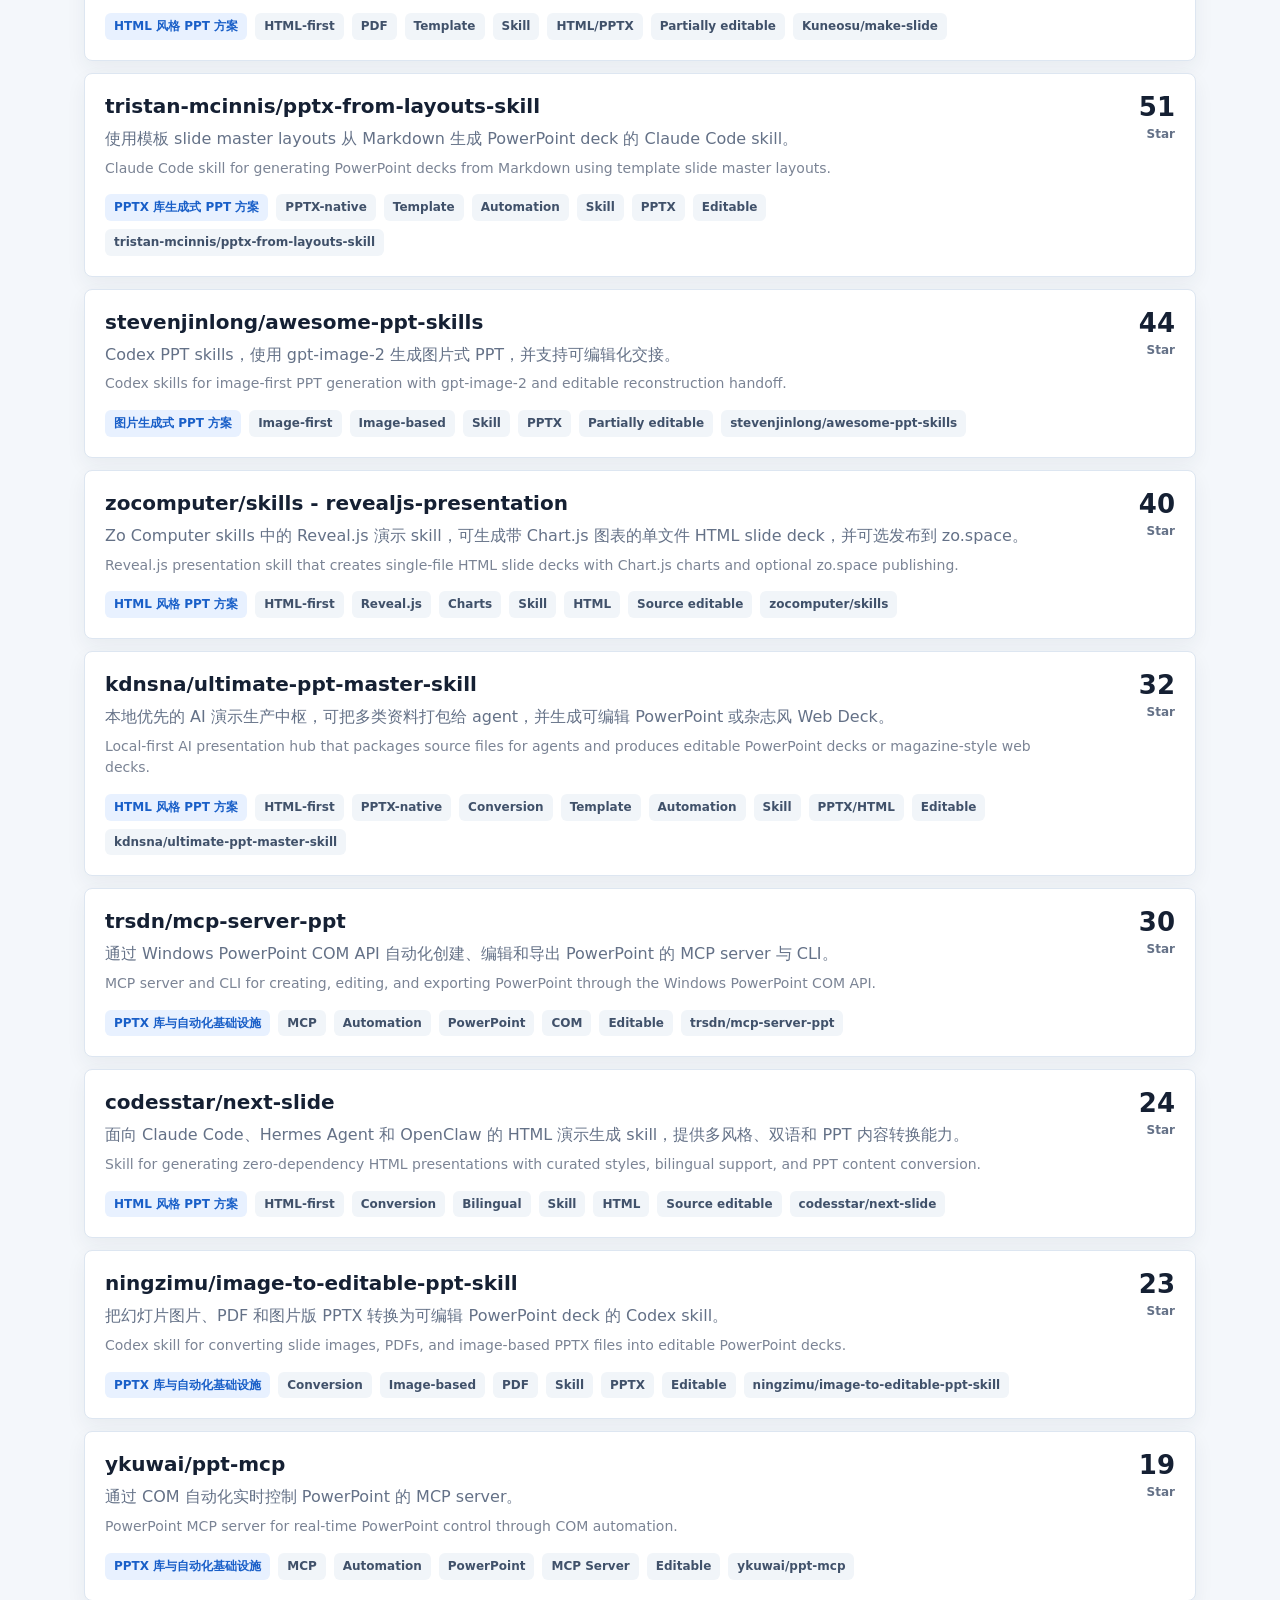
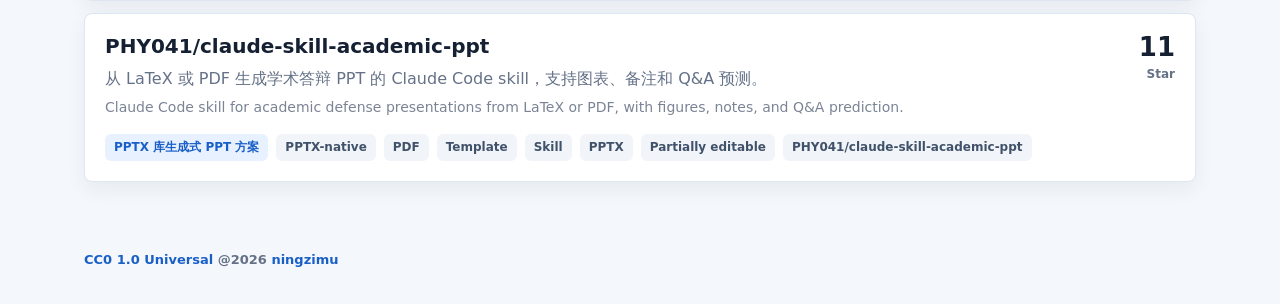
==== commit be470b06: "Use Shields star badges" ====
--- a/docs/index.html
+++ b/docs/index.html
@@ -97,7 +97,6 @@
       <span><a href="https://github.com/ningzimu/awesome-ai-ppt/blob/main/LICENSE">CC0 1.0 Universal</a> @2026 <a href="https://github.com/ningzimu">ningzimu</a></span>
     </footer>
 
-    <script src="stars-data.js" defer></script>
     <script src="projects-data.js" defer></script>
     <script src="app.js" defer></script>
   </body>
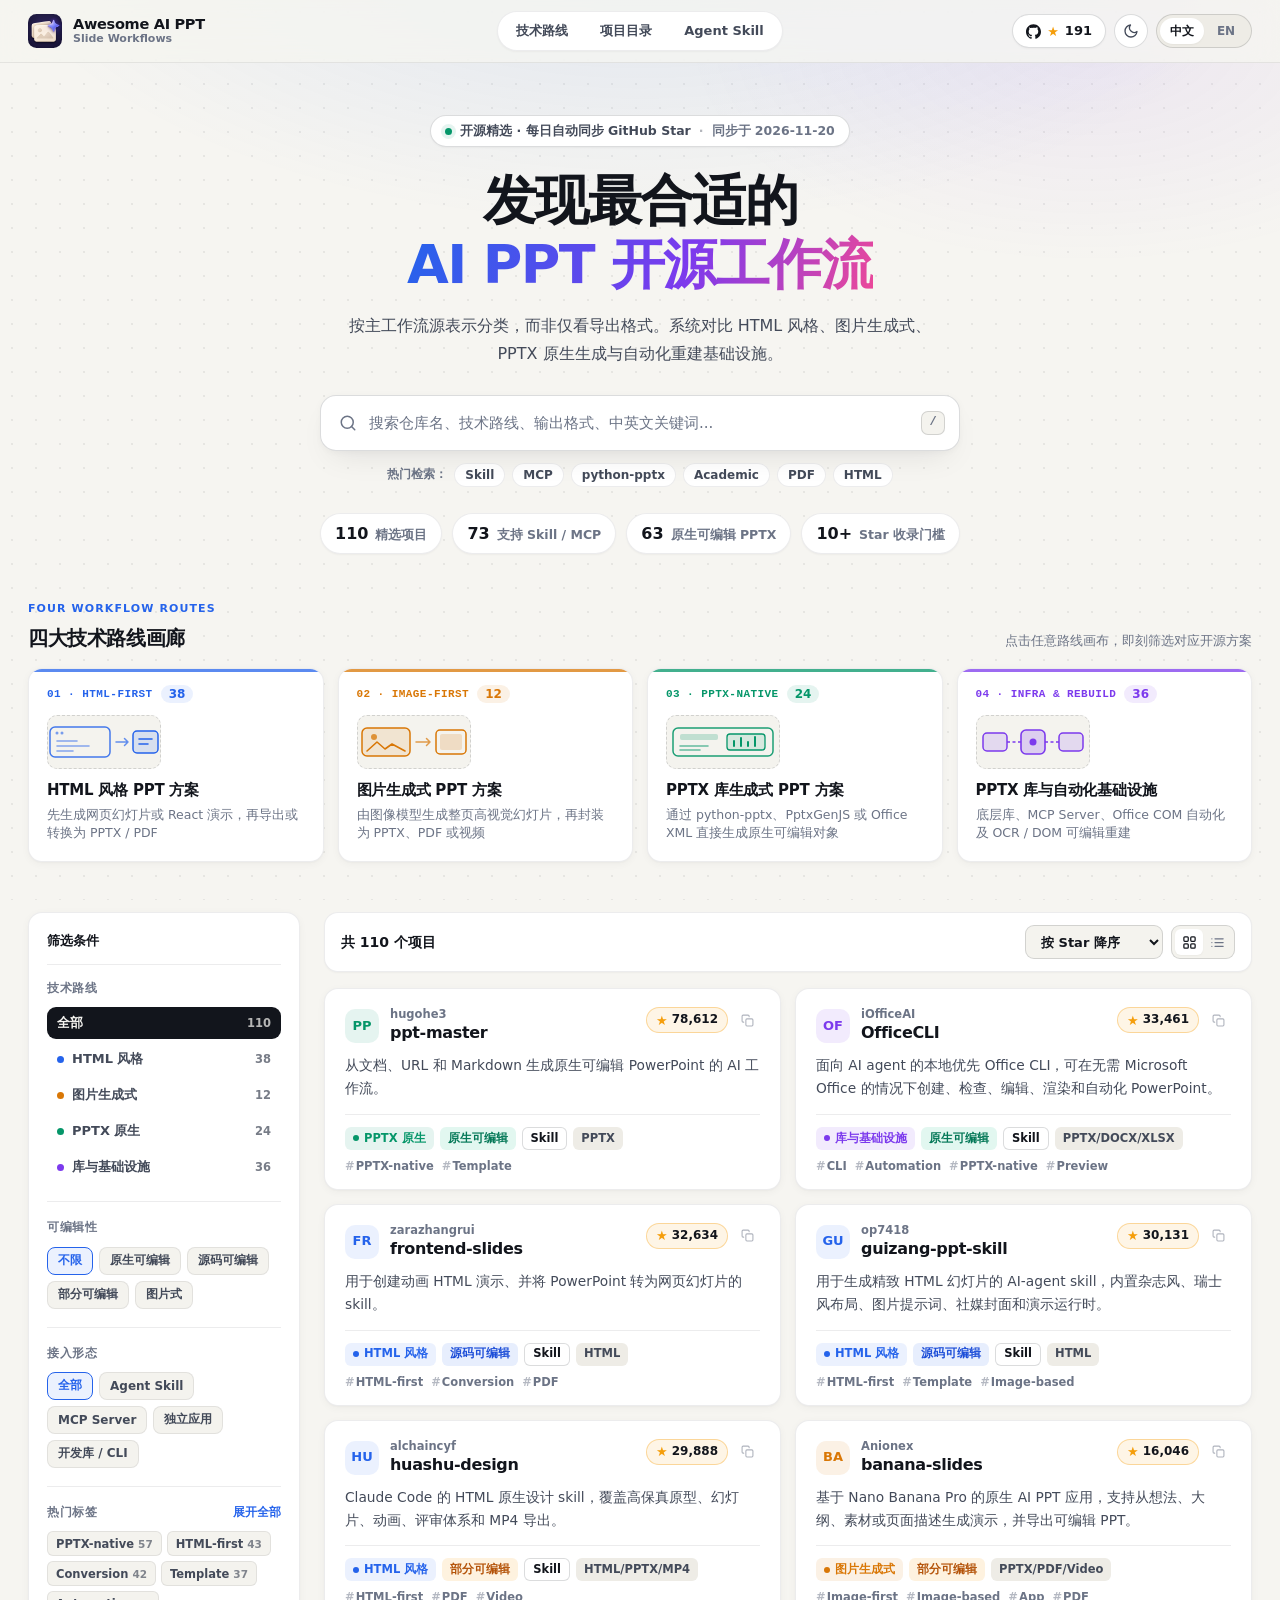
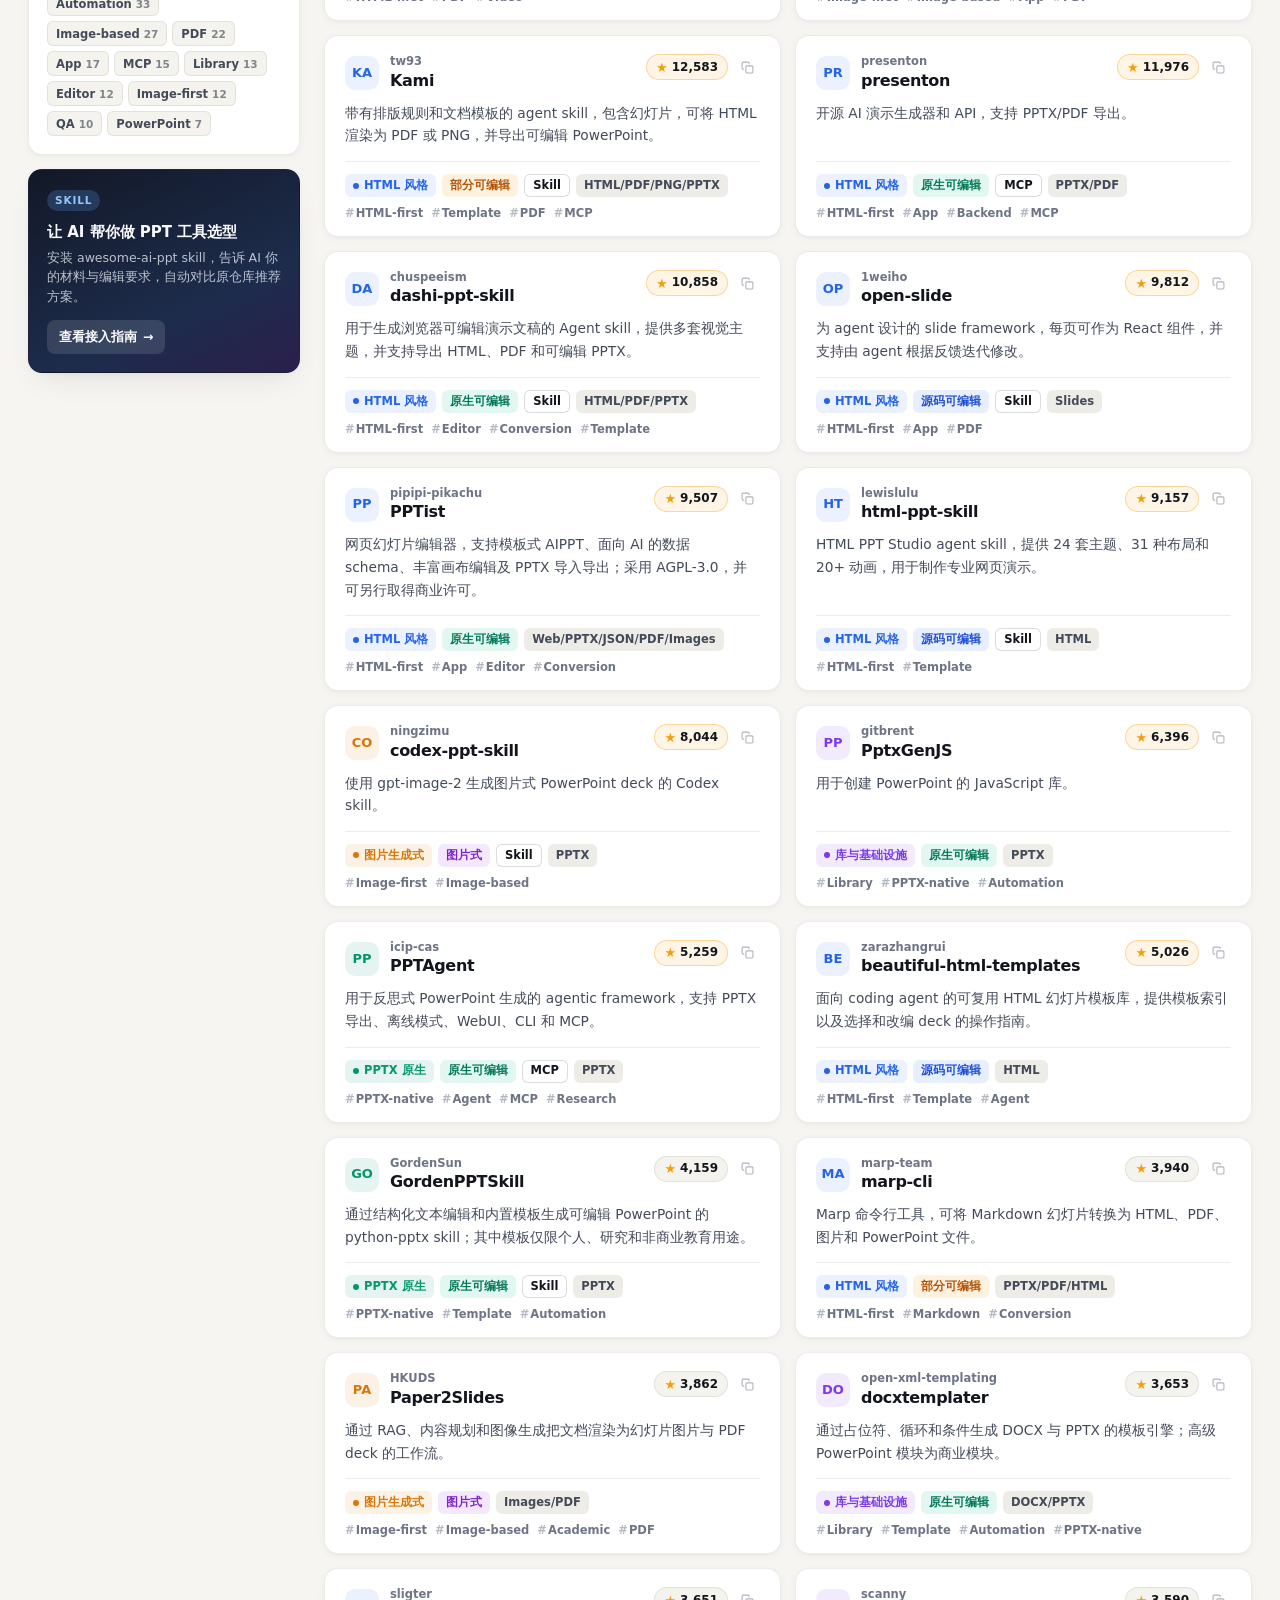
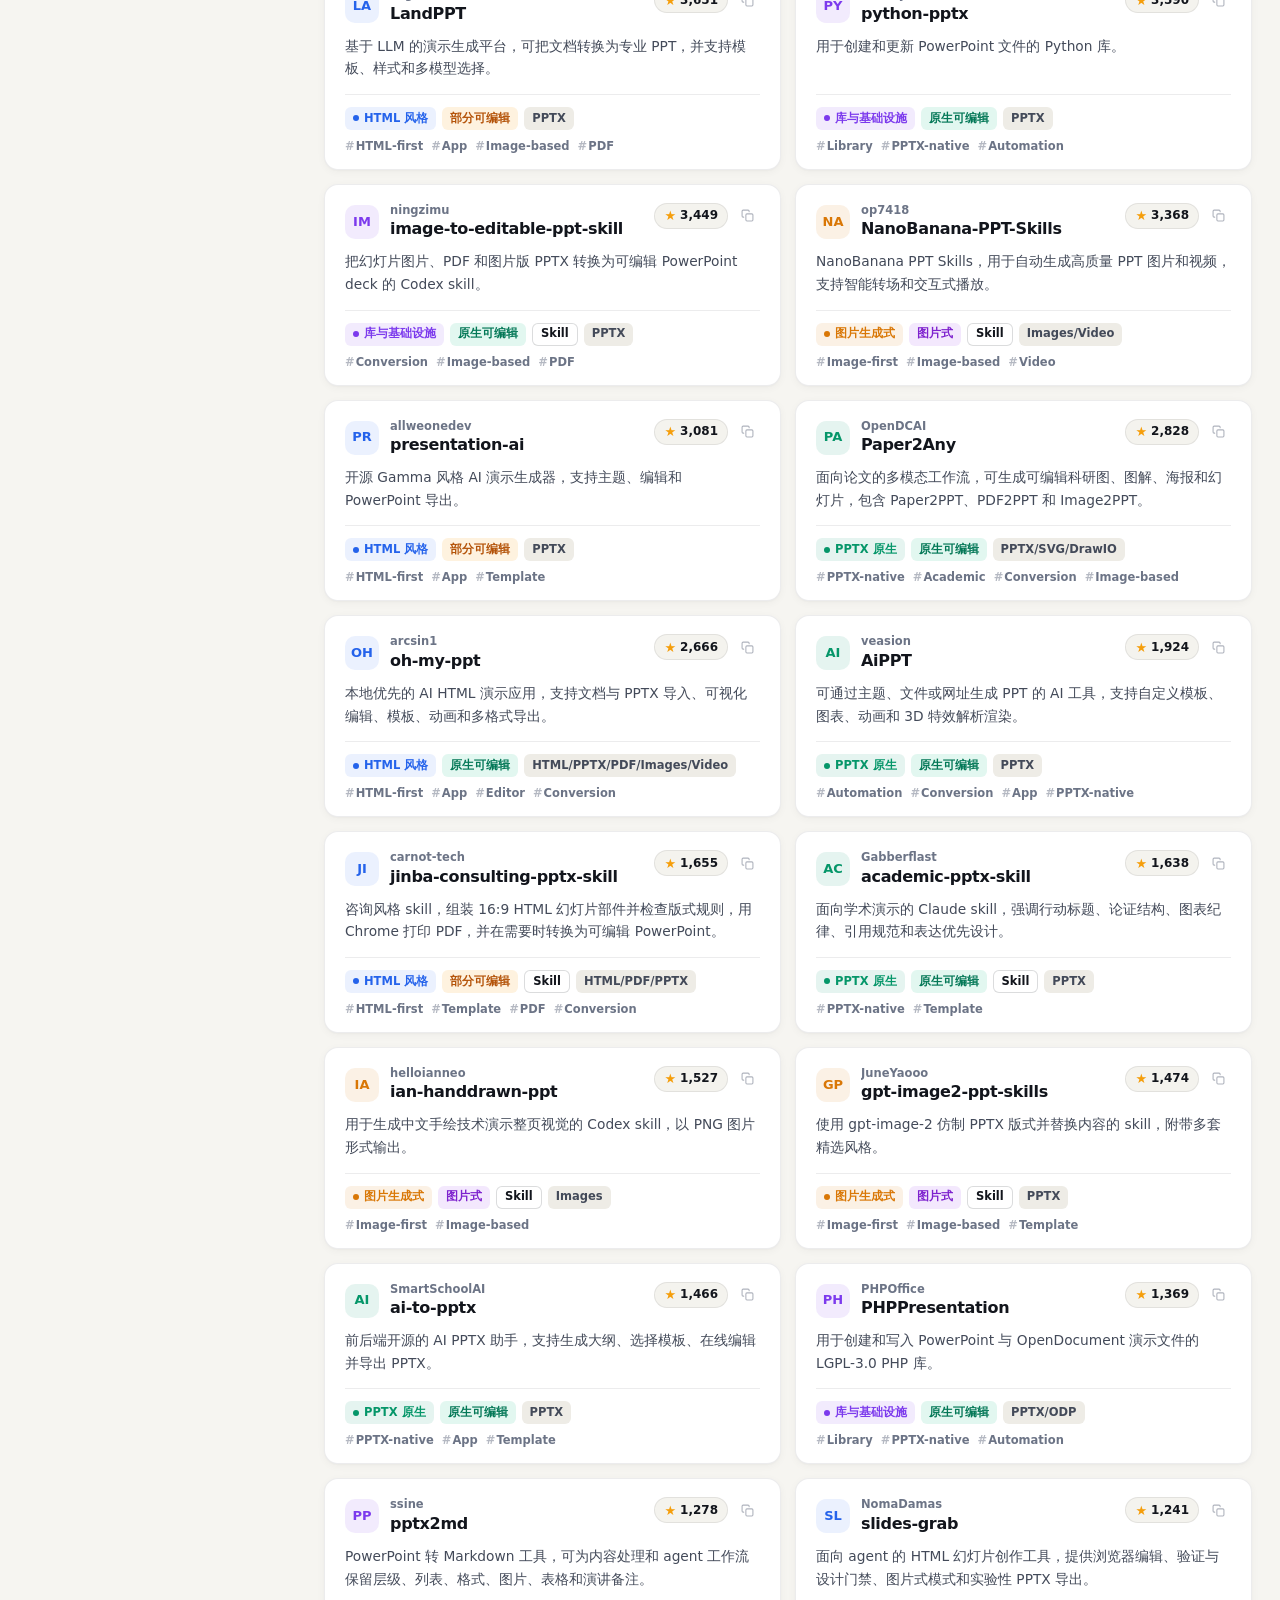
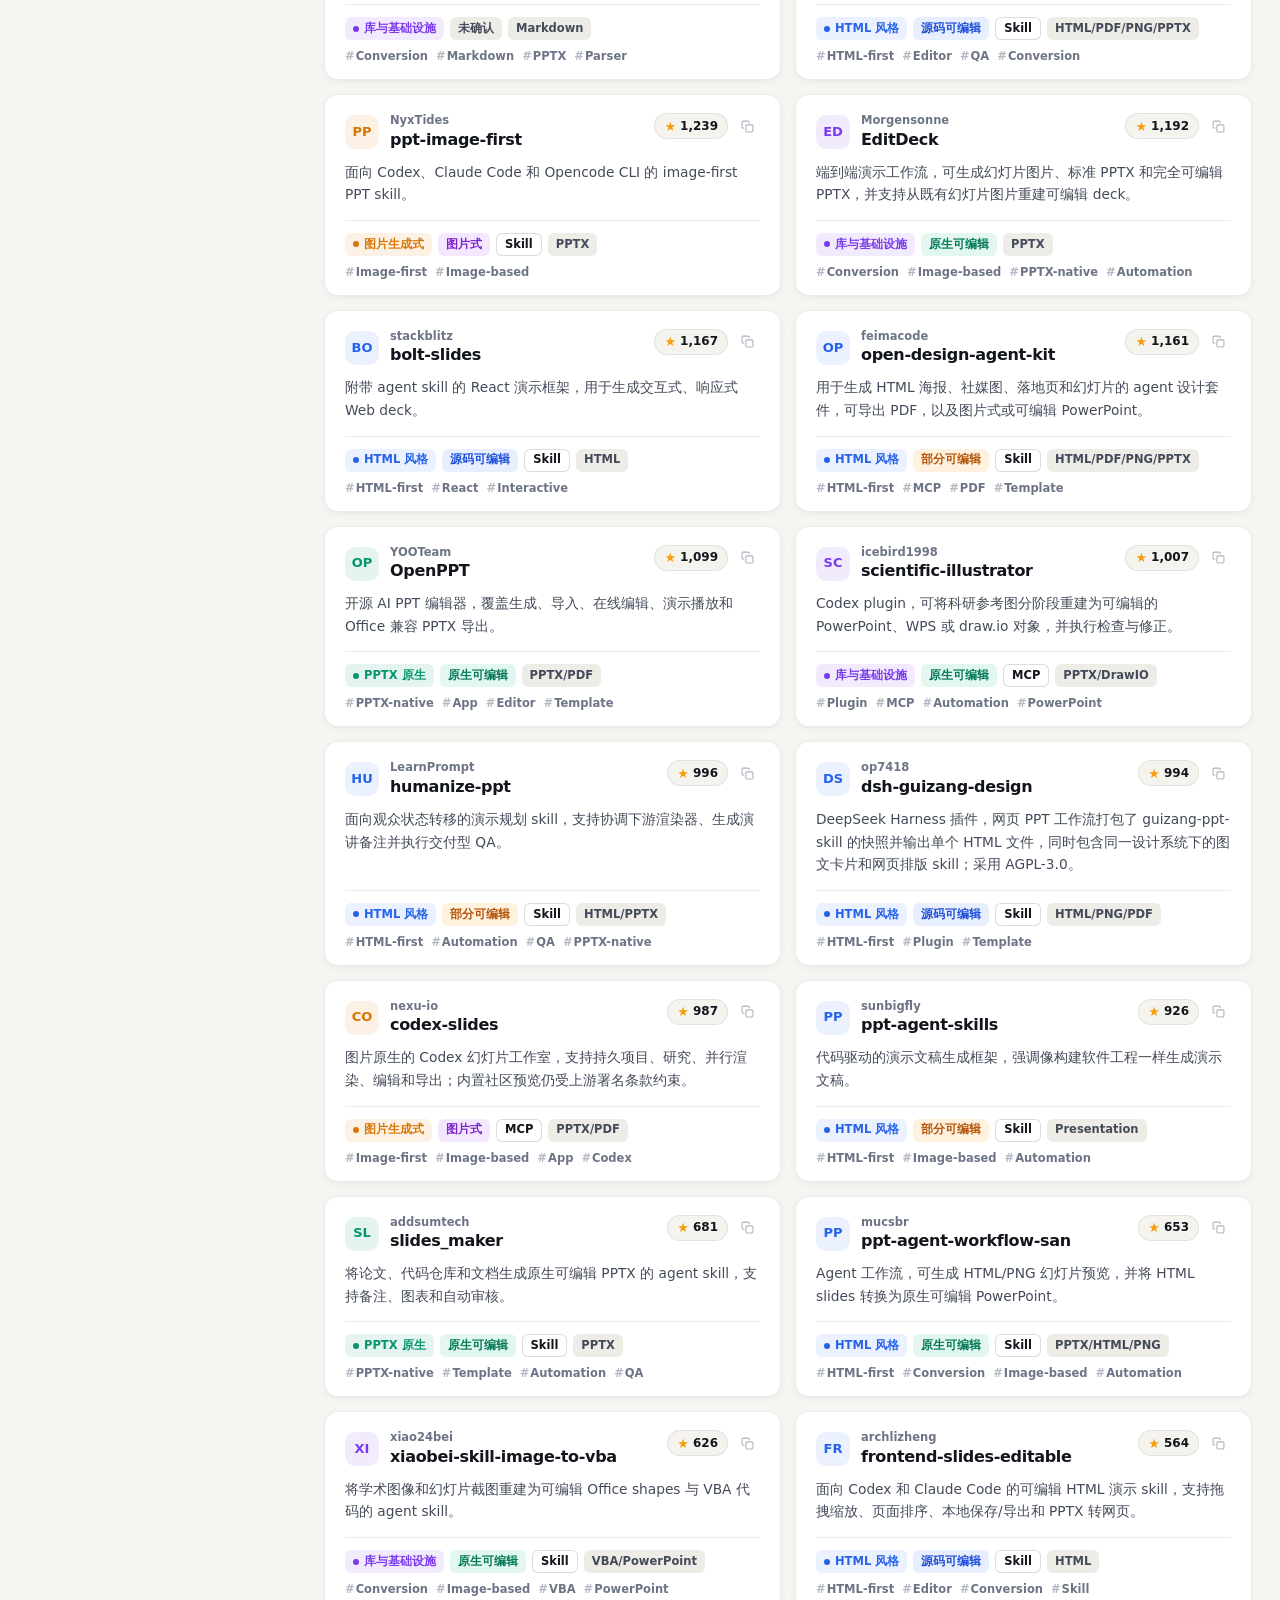
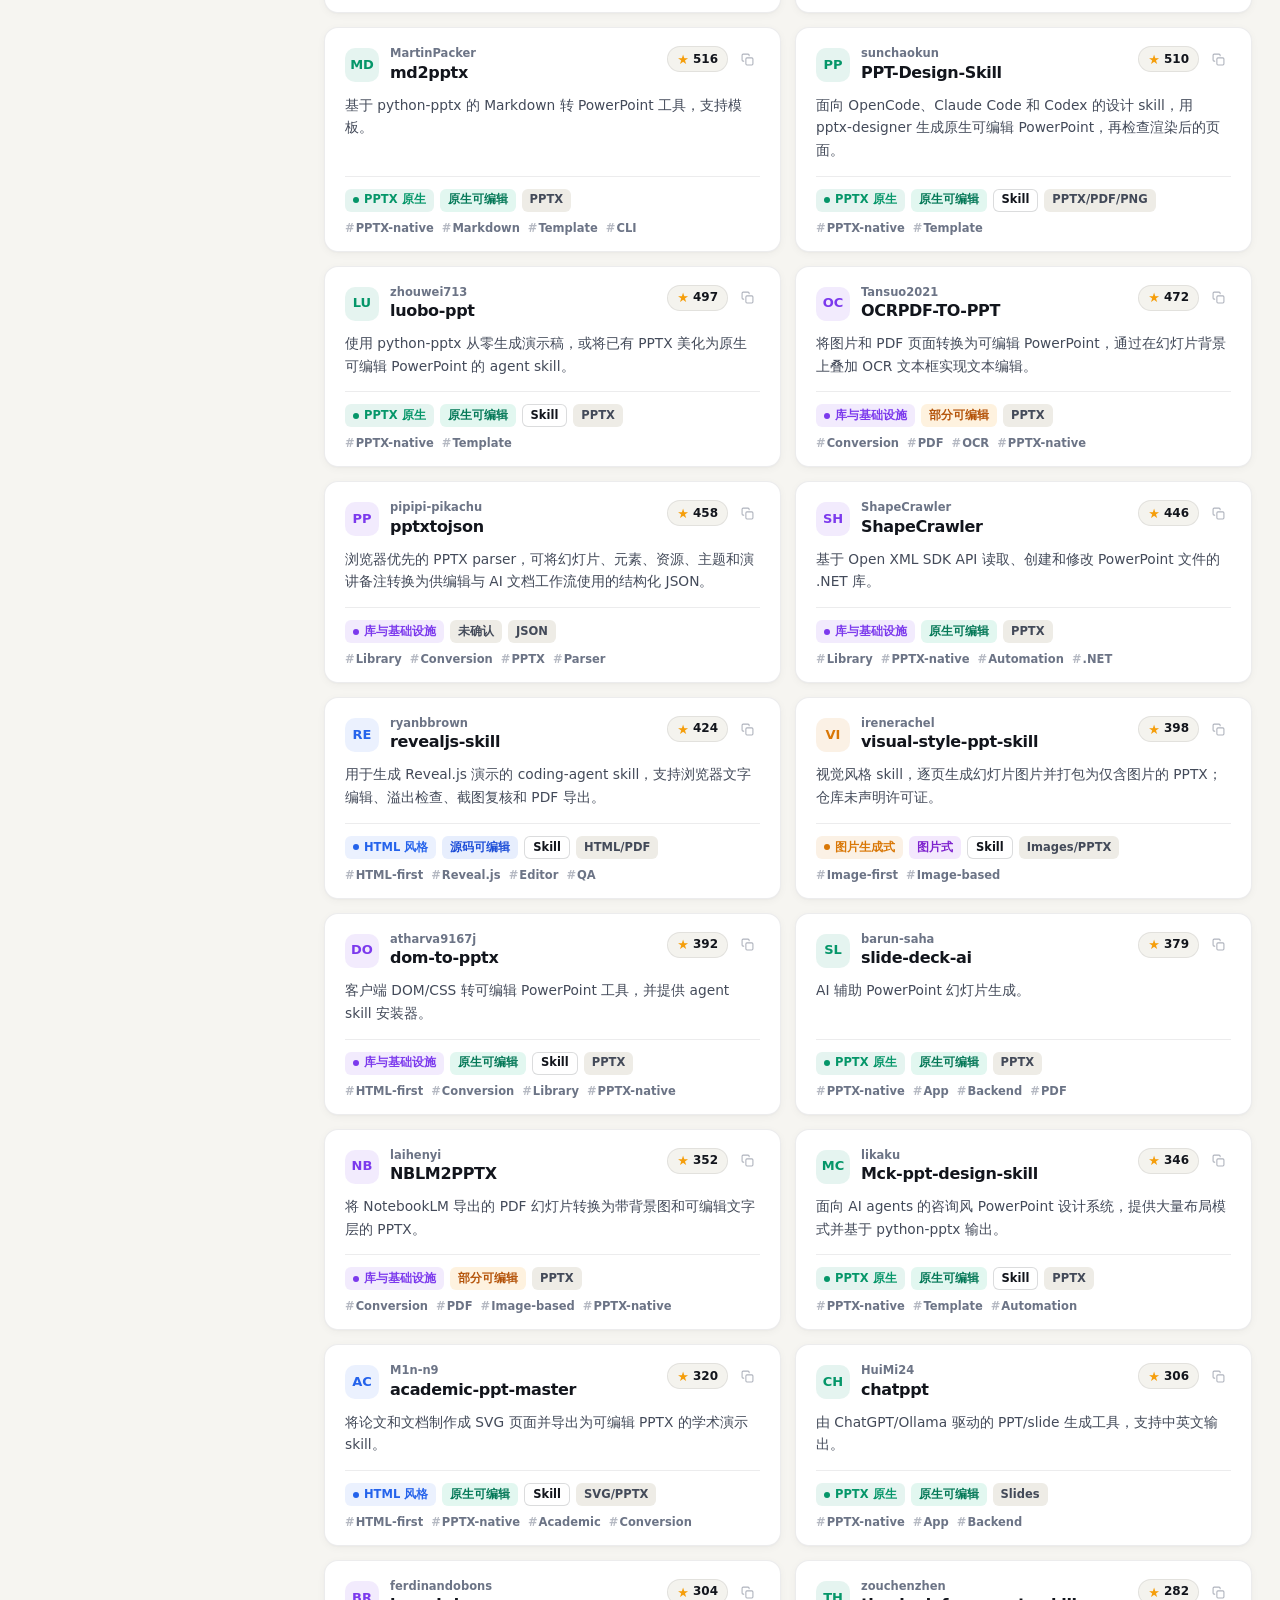
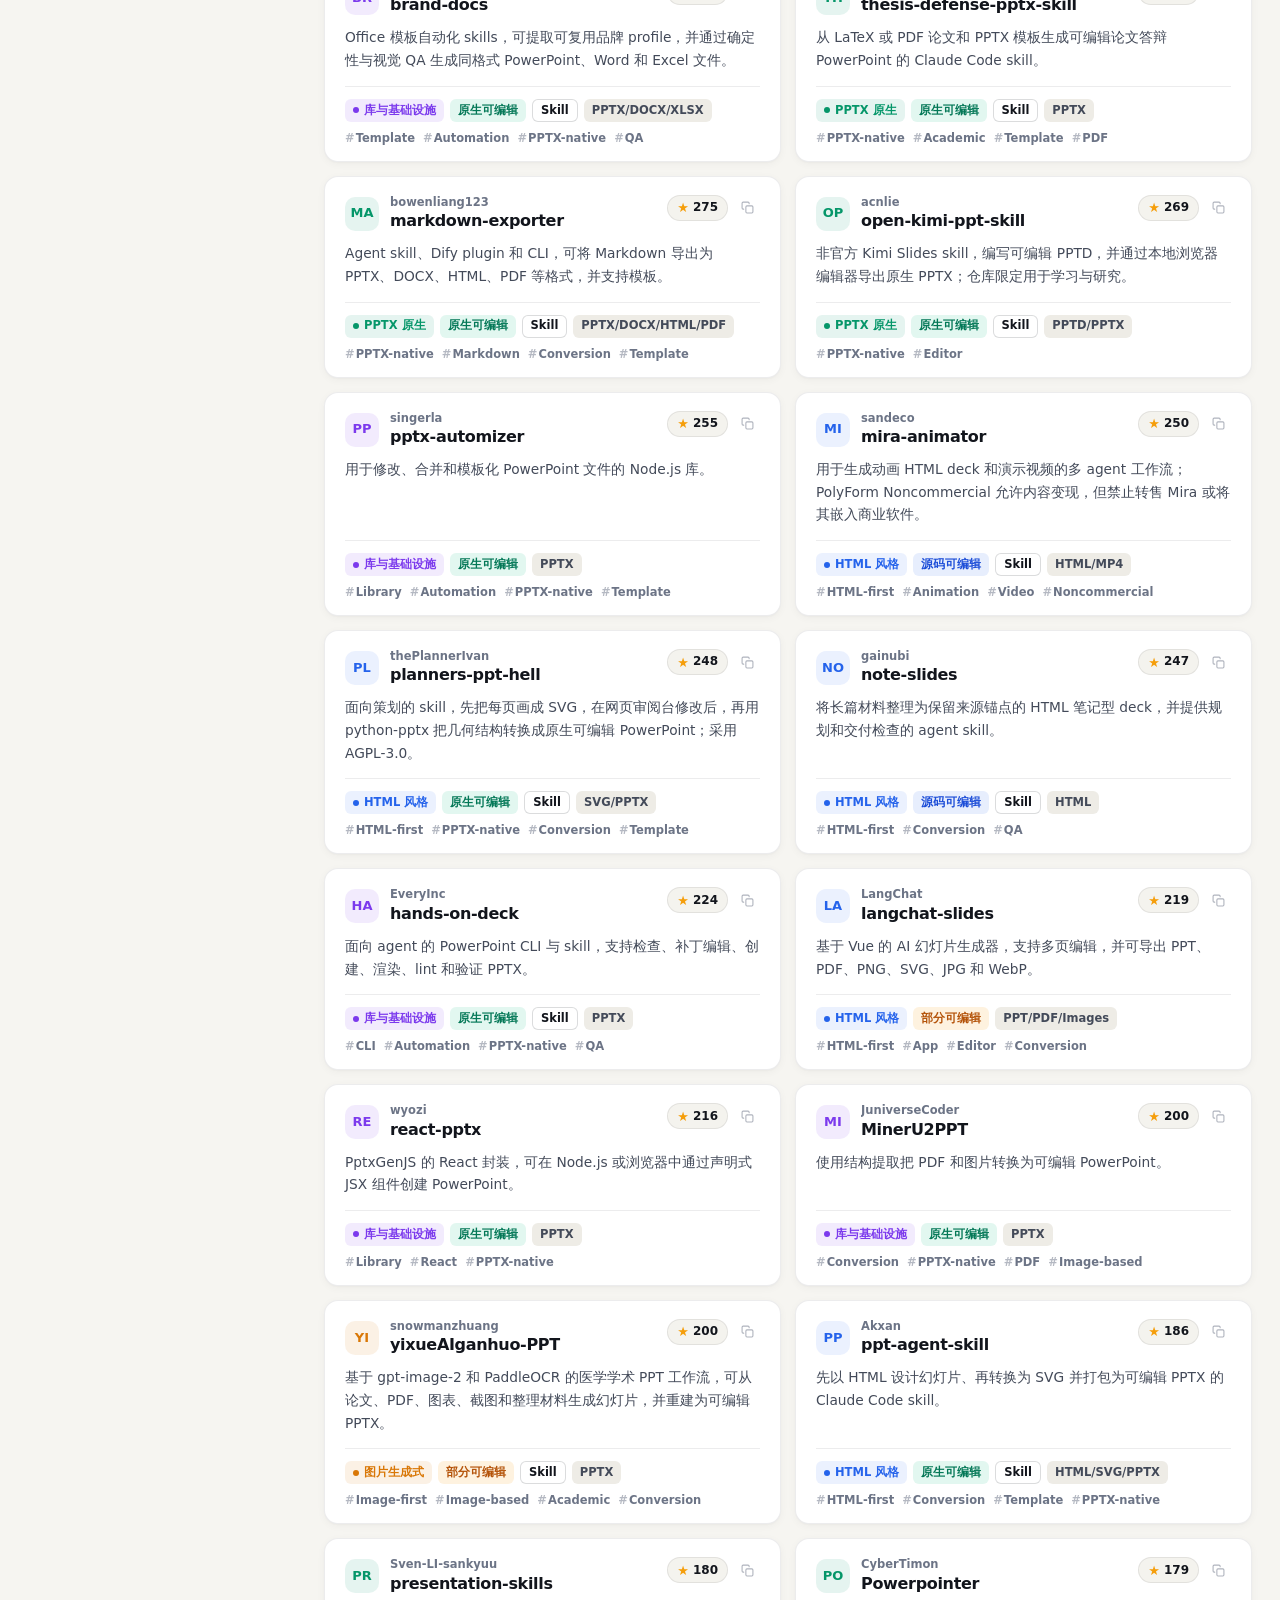
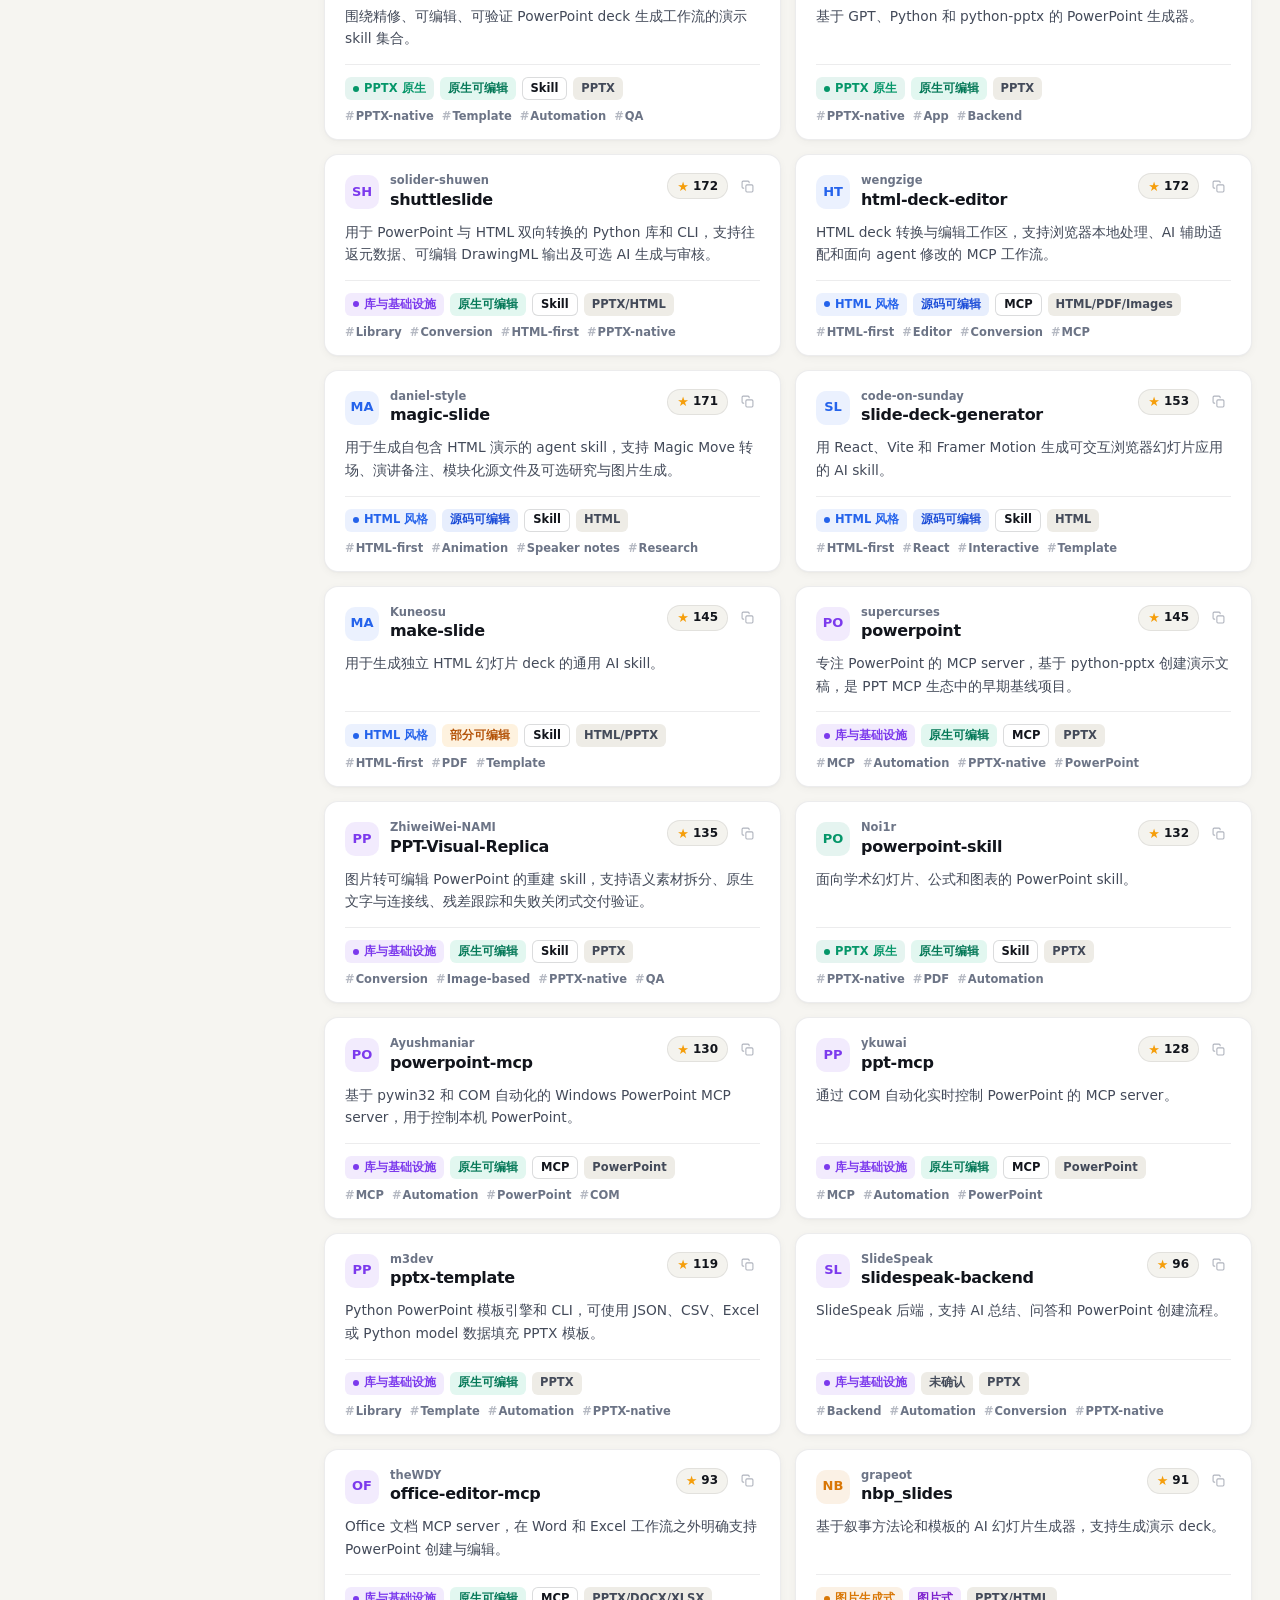
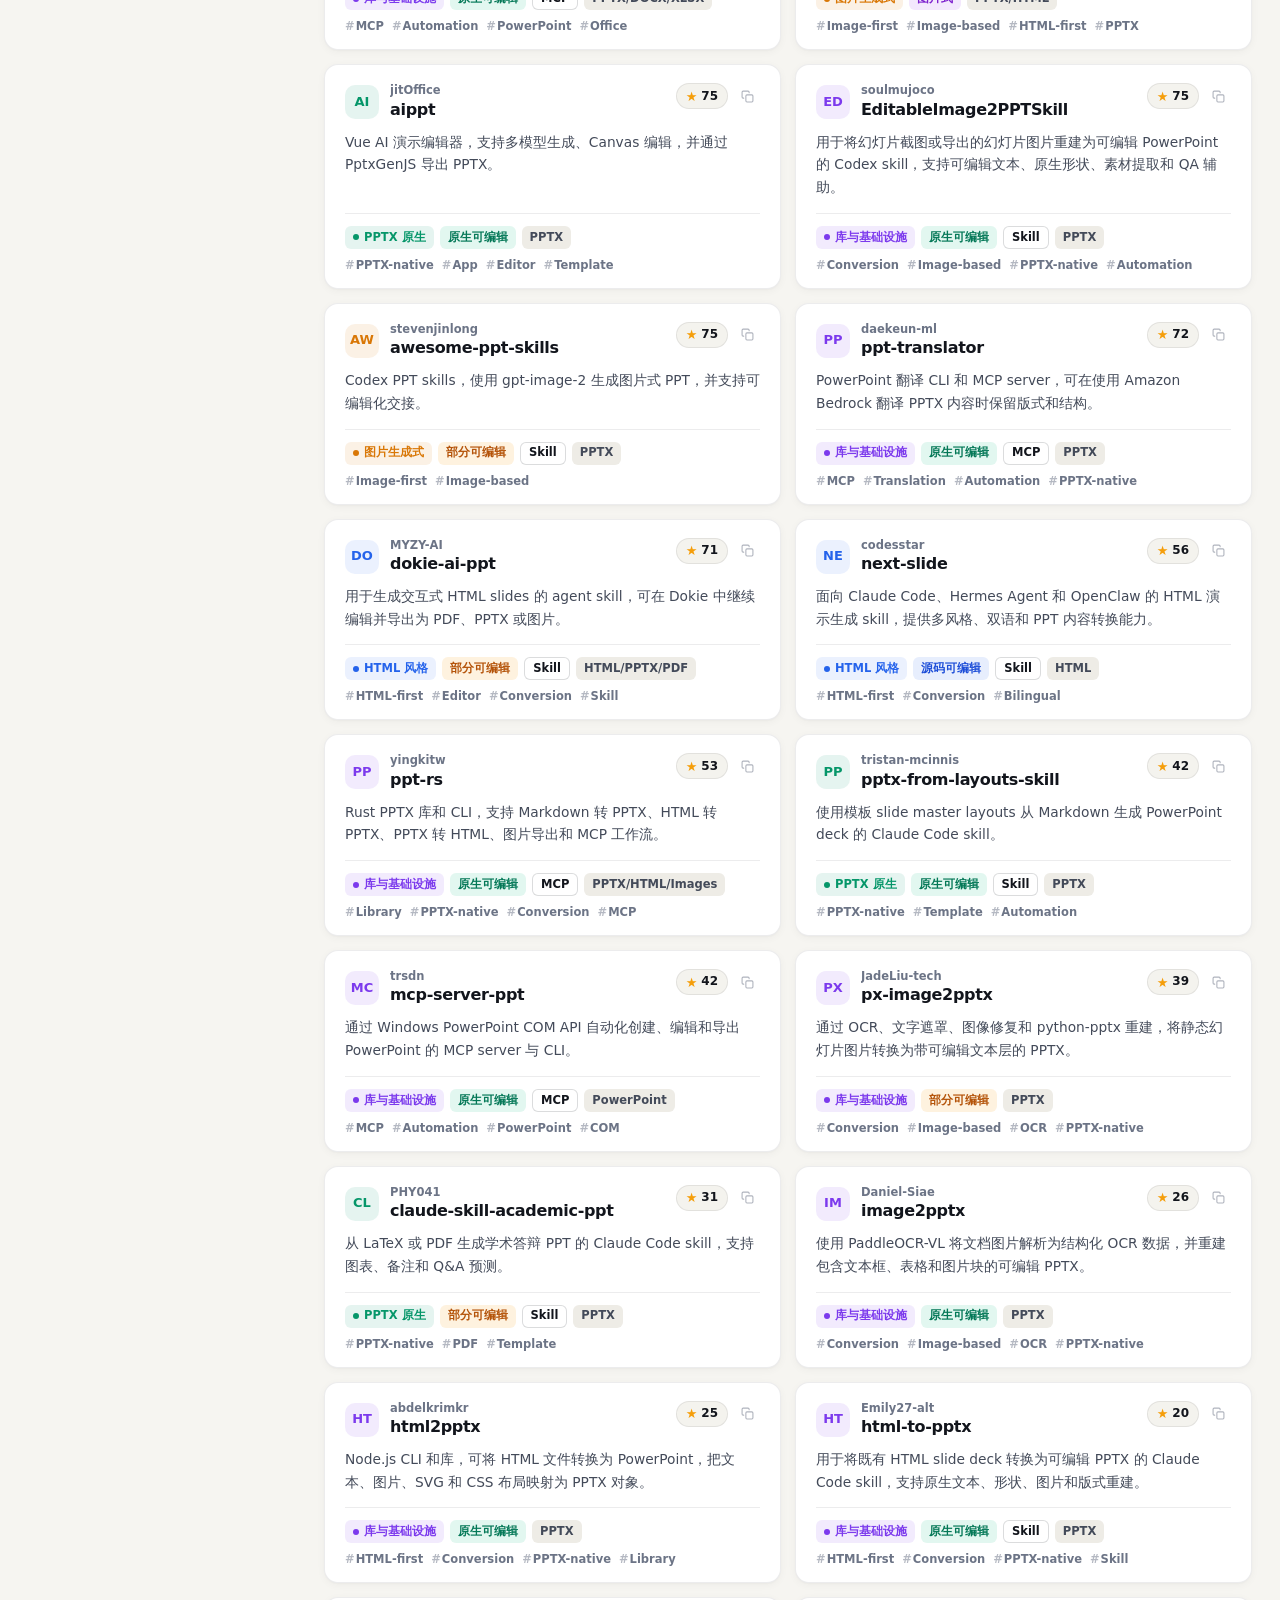
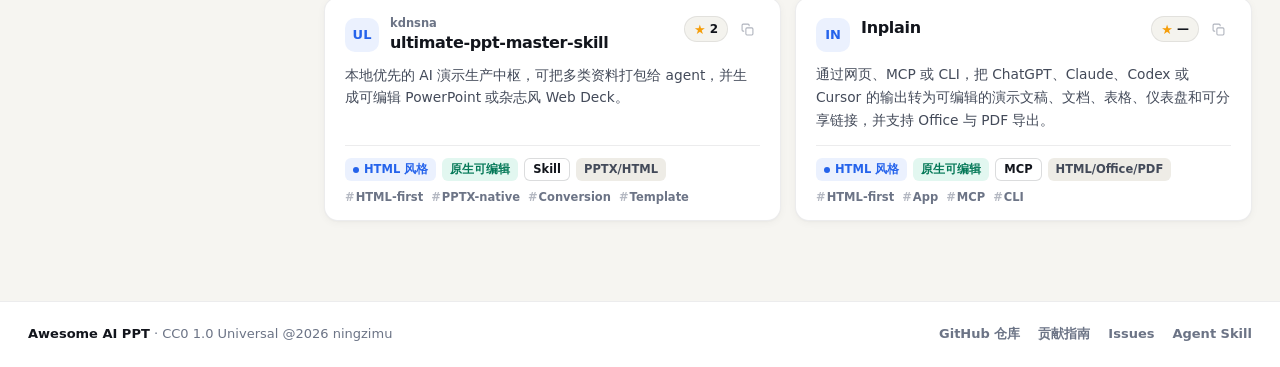
==== commit 9ea3e89d: "feat(docs): redesign GitHub Pages directory and brand logo" ====
--- a/docs/index.html
+++ b/docs/index.html
@@ -4,89 +4,217 @@
     <meta charset="utf-8">
     <meta name="viewport" content="width=device-width, initial-scale=1">
     <meta name="description" content="AI PPT、PowerPoint 自动化、PPTX 编辑和幻灯片工作流工具的双语可搜索目录。">
-    <title>Awesome AI PPT</title>
+    <title>Awesome AI PPT — AI 演示与 PPTX 工作流开源目录</title>
+    <link rel="icon" type="image/png" href="logo.png">
+    <script>
+      (function () {
+        try {
+          var saved = localStorage.getItem("awesome-ai-ppt-theme");
+          var theme = saved || (window.matchMedia && window.matchMedia("(prefers-color-scheme: dark)").matches ? "dark" : "light");
+          document.documentElement.setAttribute("data-theme", theme);
+        } catch (e) {}
+      })();
+    </script>
     <link rel="stylesheet" href="styles.css">
   </head>
   <body>
+    <div class="canvas-bg" aria-hidden="true"></div>
+
     <header class="site-header">
       <nav class="topbar" aria-label="Primary">
         <a class="brand" href="./" aria-label="Awesome AI PPT home">
-          <span class="brand-mark">AI</span>
-          <span>Awesome AI PPT</span>
+          <span class="brand-mark" aria-hidden="true">
+            <img src="logo.png" alt="" width="34" height="34">
+          </span>
+          <span class="brand-copy">
+            <strong>Awesome AI PPT</strong>
+            <span class="brand-tag" data-i18n="brandSub">Slide Workflows</span>
+          </span>
         </a>
+
+        <div class="nav-center" aria-label="Section links">
+          <a class="nav-pill" href="#routes" data-i18n="navRoutes">技术路线</a>
+          <a class="nav-pill" href="#directory" data-i18n="navDirectory">项目目录</a>
+          <a class="nav-pill" href="agent/" data-i18n="navAgent">Agent Skill</a>
+        </div>
+
         <div class="top-actions">
-          <a class="star-nav-link" href="https://github.com/ningzimu/awesome-ai-ppt" aria-label="Star Awesome AI PPT on GitHub">
+          <a class="star-nav-link" href="https://github.com/ningzimu/awesome-ai-ppt" target="_blank" rel="noopener noreferrer" aria-label="Star Awesome AI PPT on GitHub">
             <span class="github-icon" aria-hidden="true"></span>
             <span class="star-icon" aria-hidden="true">★</span>
             <span id="repoStars">Star</span>
           </a>
-          <div class="language-switch" aria-label="Language switch">
+          <button id="themeToggle" class="icon-btn" type="button" aria-label="切换深浅色主题" title="切换深浅色主题">
+            <svg class="icon-sun" width="16" height="16" viewBox="0 0 24 24" fill="none" stroke="currentColor" stroke-width="2" stroke-linecap="round" stroke-linejoin="round" aria-hidden="true">
+              <circle cx="12" cy="12" r="4"/>
+              <path d="M12 2v2M12 20v2M4.93 4.93l1.41 1.41M17.66 17.66l1.41 1.41M2 12h2M20 12h2M6.34 17.66l-1.41 1.41M19.07 4.93l-1.41 1.41"/>
+            </svg>
+            <svg class="icon-moon" width="16" height="16" viewBox="0 0 24 24" fill="none" stroke="currentColor" stroke-width="2" stroke-linecap="round" stroke-linejoin="round" aria-hidden="true">
+              <path d="M21 12.79A9 9 0 1 1 11.21 3 7 7 0 0 0 21 12.79z"/>
+            </svg>
+          </button>
+          <div class="language-switch" role="group" aria-label="Language switch">
             <button class="active" type="button" data-lang="zh">中文</button>
-            <button type="button" data-lang="en">English</button>
+            <button type="button" data-lang="en">EN</button>
           </div>
         </div>
       </nav>
-      <section class="hero">
-        <div class="hero-main">
-          <h1 data-i18n="heroTitle">按技术路线和工作流查找 AI PPT 项目</h1>
-          <p class="hero-copy" data-i18n="heroCopy">
-            搜索 AI 演示生成、PowerPoint 自动化、PPTX 编辑、可编辑重建和幻灯片 agent 工作流开源工具。
-          </p>
-          <div class="hero-actions">
-            <a class="primary-action" href="#projectList" data-i18n="browseLabel">浏览项目</a>
-            <a class="secondary-action" href="agent/" data-i18n="agentCta">安装 Agent Skill</a>
-          </div>
-        </div>
-        <div class="hero-panel" aria-label="Directory summary">
-          <div class="hero-panel-head">
-            <span data-i18n="summaryLabel">目录概览</span>
-          </div>
-          <div class="hero-stats">
-            <div>
-              <strong id="statProjects">0</strong>
-              <span data-i18n="projectsLabel">项目</span>
+    </header>
+
+    <section class="hero-stage">
+      <div class="hero-inner">
+        <div class="hero-pill">
+          <span class="live-dot" aria-hidden="true"></span>
+          <span data-i18n="heroBadge">开源精选 · 每日自动同步 GitHub Star</span>
+          <span class="pill-sep" aria-hidden="true">·</span>
+          <span id="starsUpdated" class="pill-date"></span>
+        </div>
+
+        <h1 class="hero-title">
+          <span data-i18n="heroTitlePre">发现最合适的</span>
+          <span class="title-highlight" data-i18n="heroTitleAccent">AI PPT 开源工作流</span>
+        </h1>
+
+        <p class="hero-desc" data-i18n="heroCopy">
+          按主工作流源表示分类，而非仅看导出格式。系统对比 HTML 风格、图片生成式、PPTX 原生生成与自动化重建基础设施。
+        </p>
+
+        <div class="spotlight-search-wrap">
+          <label class="spotlight-search">
+            <svg class="spotlight-icon" width="18" height="18" viewBox="0 0 24 24" fill="none" stroke="currentColor" stroke-width="2" stroke-linecap="round" stroke-linejoin="round" aria-hidden="true">
+              <circle cx="11" cy="11" r="8"/>
+              <path d="m21 21-4.3-4.3"/>
+            </svg>
+            <span class="sr-only" data-i18n="searchLabel">搜索项目</span>
+            <input id="searchInput" type="search" placeholder="搜索仓库名、技术路线、输出格式、中英文关键词..." autocomplete="off">
+            <button id="clearSearchBtn" class="clear-search-btn" type="button" hidden aria-label="清空搜索">×</button>
+            <kbd class="spotlight-kbd" aria-hidden="true">/</kbd>
+          </label>
+          <div class="search-hints">
+            <span class="hints-label" data-i18n="trendingLabel">热门检索：</span>
+            <button class="hint-chip" type="button" data-hint="Skill">Skill</button>
+            <button class="hint-chip" type="button" data-hint="MCP">MCP</button>
+            <button class="hint-chip" type="button" data-hint="python-pptx">python-pptx</button>
+            <button class="hint-chip" type="button" data-hint="Academic">Academic</button>
+            <button class="hint-chip" type="button" data-hint="PDF">PDF</button>
+            <button class="hint-chip" type="button" data-hint="HTML">HTML</button>
+          </div>
+        </div>
+
+        <div class="hero-stats-strip" aria-label="Directory metrics">
+          <div class="stat-pill">
+            <strong id="statProjects">0</strong>
+            <span data-i18n="projectsLabel">精选项目</span>
+          </div>
+          <div class="stat-pill">
+            <strong id="statSkills">0</strong>
+            <span data-i18n="skillsLabel">支持 Skill / MCP</span>
+          </div>
+          <div class="stat-pill">
+            <strong id="statEditable">0</strong>
+            <span data-i18n="editableLabel">原生可编辑 PPTX</span>
+          </div>
+          <div class="stat-pill">
+            <strong>10+</strong>
+            <span data-i18n="thresholdLabel">Star 收录门槛</span>
+          </div>
+        </div>
+      </div>
+
+      <div id="routes" class="route-deck-wrap">
+        <div class="route-deck-head">
+          <span class="section-kicker" data-i18n="routesKicker">FOUR WORKFLOW ROUTES</span>
+          <div class="route-deck-bar">
+            <h2 data-i18n="routesHeading">四大技术路线画廊</h2>
+            <p data-i18n="routesSub">点击任意路线画布，即刻筛选对应开源方案</p>
+          </div>
+        </div>
+        <div id="routeCards" class="route-deck-grid" role="group" aria-label="Technical routes"></div>
+      </div>
+    </section>
+
+    <main id="directory" class="workspace">
+      <aside class="sidebar" aria-label="Facet filters">
+        <div class="sidebar-card">
+          <div class="sidebar-head">
+            <span data-i18n="filterTitle">筛选条件</span>
+            <button id="sidebarReset" class="text-reset-btn" type="button" hidden data-i18n="resetFilters">清空</button>
+          </div>
+
+          <div class="facet-group">
+            <h3 class="facet-title" data-i18n="facetRoute">技术路线</h3>
+            <div id="categoryNav" class="facet-list"></div>
+          </div>
+
+          <div class="facet-group">
+            <h3 class="facet-title" data-i18n="facetEditability">可编辑性</h3>
+            <div id="editableNav" class="facet-pills"></div>
+          </div>
+
+          <div class="facet-group">
+            <h3 class="facet-title" data-i18n="facetIntegration">接入形态</h3>
+            <div id="quickFilters" class="facet-pills" role="group" aria-label="Integration filters">
+              <button class="facet-pill active" type="button" data-quick="all" data-i18n="quickAll">全部</button>
+              <button class="facet-pill" type="button" data-quick="skill" data-i18n="quickSkill">Agent Skill</button>
+              <button class="facet-pill" type="button" data-quick="mcp" data-i18n="quickMcp">MCP Server</button>
+              <button class="facet-pill" type="button" data-quick="app" data-i18n="quickApp">独立应用</button>
+              <button class="facet-pill" type="button" data-quick="library" data-i18n="quickLib">开发库 / CLI</button>
             </div>
-            <div>
-              <strong id="statCategories">0</strong>
-              <span data-i18n="categoriesLabel">分类</span>
+          </div>
+
+          <div class="facet-group">
+            <div class="facet-title-row">
+              <h3 class="facet-title" data-i18n="facetTags">热门标签</h3>
+              <button id="toggleAllTags" class="more-tags-btn" type="button" data-i18n="showAllTags">展开全部</button>
             </div>
-            <div>
-              <strong>10+</strong>
-              <span data-i18n="thresholdLabel">入选门槛</span>
+            <div id="tagCloud" class="tag-cloud"></div>
+          </div>
+        </div>
+
+        <div class="agent-promo-card">
+          <div class="agent-promo-badge">SKILL</div>
+          <h3 data-i18n="promoTitle">让 AI 帮你做 PPT 工具选型</h3>
+          <p data-i18n="promoCopy">安装 awesome-ai-ppt skill，告诉 AI 你的材料与编辑要求，自动对比原仓库推荐方案。</p>
+          <a class="promo-link" href="agent/">
+            <span data-i18n="promoCta">查看接入指南</span>
+            <span aria-hidden="true">→</span>
+          </a>
+        </div>
+      </aside>
+
+      <section class="catalog-main">
+        <div class="catalog-topbar">
+          <div class="catalog-status">
+            <strong id="resultCount" class="result-count">0 个项目</strong>
+            <div id="activeFilters" class="active-filters"></div>
+          </div>
+
+          <div class="catalog-controls">
+            <label class="compact-select">
+              <span class="sr-only" data-i18n="sortLabel">排序</span>
+              <select id="sortSelect" aria-label="排序方式">
+                <option value="stars-desc" data-i18n="sortStarsDesc">按 Star 降序</option>
+                <option value="stars-asc" data-i18n="sortStarsAsc">按 Star 升序</option>
+                <option value="name-asc" data-i18n="sortNameAsc">按名称 A-Z</option>
+              </select>
+            </label>
+
+            <div class="view-toggle" role="group" aria-label="View mode">
+              <button class="active" type="button" data-view="grid" title="卡片视图" aria-label="卡片视图">
+                <svg width="15" height="15" viewBox="0 0 24 24" fill="none" stroke="currentColor" stroke-width="2" stroke-linecap="round" stroke-linejoin="round" aria-hidden="true">
+                  <rect x="3" y="3" width="7" height="7" rx="1.5"/>
+                  <rect x="14" y="3" width="7" height="7" rx="1.5"/>
+                  <rect x="3" y="14" width="7" height="7" rx="1.5"/>
+                  <rect x="14" y="14" width="7" height="7" rx="1.5"/>
+                </svg>
+              </button>
+              <button type="button" data-view="list" title="表格列表视图" aria-label="表格列表视图">
+                <svg width="15" height="15" viewBox="0 0 24 24" fill="none" stroke="currentColor" stroke-width="2" stroke-linecap="round" stroke-linejoin="round" aria-hidden="true">
+                  <path d="M8 6h13M8 12h13M8 18h13M3 6h.01M3 12h.01M3 18h.01"/>
+                </svg>
+              </button>
             </div>
           </div>
-        </div>
-      </section>
-    </header>
-
-    <main class="layout">
-      <section class="content">
-        <nav id="categoryNav" class="category-nav" aria-label="Category navigation"></nav>
-
-        <div class="toolbar" aria-label="Directory controls">
-          <label class="search">
-            <span data-i18n="searchLabel">搜索</span>
-            <input id="searchInput" type="search" placeholder="搜索名称、分类、输出类型、英文描述..." autocomplete="off">
-          </label>
-          <label class="select">
-            <span data-i18n="tagsLabel">标签</span>
-            <select id="tagSelect">
-              <option value="" data-i18n="allTags">全部标签</option>
-            </select>
-          </label>
-          <label class="select">
-            <span data-i18n="sortLabel">排序</span>
-            <select id="sortSelect">
-              <option value="stars-desc" data-i18n="sortStarsDesc">Star 降序</option>
-              <option value="stars-asc" data-i18n="sortStarsAsc">Star 升序</option>
-              <option value="name-asc" data-i18n="sortNameAsc">名称 A-Z</option>
-            </select>
-          </label>
-        </div>
-
-        <div class="result-line">
-          <span id="resultCount">0 个项目</span>
-          <span id="activeCategory">全部分类</span>
         </div>
 
         <div id="projectList" class="project-list" aria-live="polite"></div>
@@ -94,8 +222,21 @@
     </main>
 
     <footer class="site-footer">
-      <span><a href="https://github.com/ningzimu/awesome-ai-ppt/blob/main/LICENSE">CC0 1.0 Universal</a> @2026 <a href="https://github.com/ningzimu">ningzimu</a></span>
+      <div class="footer-inner">
+        <div class="footer-brand">
+          <strong>Awesome AI PPT</strong>
+          <span>· <a href="https://github.com/ningzimu/awesome-ai-ppt/blob/main/LICENSE">CC0 1.0 Universal</a> @2026 <a href="https://github.com/ningzimu">ningzimu</a></span>
+        </div>
+        <div class="footer-links">
+          <a href="https://github.com/ningzimu/awesome-ai-ppt" target="_blank" rel="noopener noreferrer" data-i18n="footerRepo">GitHub 仓库</a>
+          <a href="https://github.com/ningzimu/awesome-ai-ppt/blob/main/CONTRIBUTING.md" target="_blank" rel="noopener noreferrer" data-i18n="footerContribute">贡献指南</a>
+          <a href="https://github.com/ningzimu/awesome-ai-ppt/issues" target="_blank" rel="noopener noreferrer" data-i18n="footerIssues">Issues</a>
+          <a href="agent/" data-i18n="footerAgent">Agent Skill</a>
+        </div>
+      </div>
     </footer>
+
+    <div id="toast" class="toast" role="status" aria-live="polite"></div>
 
     <script src="projects-data.js" defer></script>
     <script src="app.js" defer></script>
--- a/docs/styles.css
+++ b/docs/styles.css
@@ -1,38 +1,152 @@
 :root {
   color-scheme: light;
-  --bg: #f4f7fb;
-  --panel: #ffffff;
-  --panel-soft: #f8fafc;
-  --text: #152033;
-  --muted: #647187;
-  --line: #dde6f1;
-  --line-strong: #c2cfdf;
-  --accent: #195fc8;
-  --accent-2: #0f9f8f;
-  --accent-soft: #e8f1ff;
-  --chip: #eef5ff;
-  --success: #17a36b;
-  --shadow: 0 18px 44px rgba(28, 43, 70, 0.09);
-  --shadow-soft: 0 8px 20px rgba(28, 43, 70, 0.06);
-}
-
-* {
+  --bg: #f6f5f1;
+  --bg-surface: #ffffff;
+  --bg-muted: #eeece6;
+  --bg-soft: #f4f3ee;
+  --bg-glass: rgba(246, 245, 241, 0.8);
+  --text: #12151c;
+  --text-secondary: #434a59;
+  --muted: #6c7486;
+  --border: rgba(18, 21, 28, 0.08);
+  --border-strong: rgba(18, 21, 28, 0.15);
+  --grid-dot: rgba(18, 21, 28, 0.065);
+
+  --accent: #2563eb;
+  --accent-2: #7c3aed;
+  --accent-soft: rgba(37, 99, 235, 0.09);
+
+  /* Four slide-route semantic themes */
+  --route-html: #2563eb;
+  --route-html-bg: rgba(37, 99, 235, 0.09);
+  --route-html-border: rgba(37, 99, 235, 0.25);
+
+  --route-image: #d97706;
+  --route-image-bg: rgba(217, 119, 6, 0.1);
+  --route-image-border: rgba(217, 119, 6, 0.28);
+
+  --route-pptx: #059669;
+  --route-pptx-bg: rgba(5, 150, 105, 0.1);
+  --route-pptx-border: rgba(5, 150, 105, 0.28);
+
+  --route-infra: #7c3aed;
+  --route-infra-bg: rgba(124, 58, 237, 0.1);
+  --route-infra-border: rgba(124, 58, 237, 0.28);
+
+  /* Editability status colors */
+  --st-editable: #047857;
+  --st-editable-bg: rgba(16, 185, 129, 0.12);
+  --st-source: #1d4ed8;
+  --st-source-bg: rgba(37, 99, 235, 0.11);
+  --st-partial: #b45309;
+  --st-partial-bg: rgba(245, 158, 11, 0.13);
+  --st-image: #7e22ce;
+  --st-image-bg: rgba(147, 51, 234, 0.11);
+
+  --shadow-xs: 0 1px 2px rgba(18, 21, 28, 0.04);
+  --shadow-sm: 0 2px 8px rgba(18, 21, 28, 0.04), 0 1px 2px rgba(18, 21, 28, 0.03);
+  --shadow-md: 0 14px 32px -12px rgba(18, 21, 28, 0.1), 0 2px 8px rgba(18, 21, 28, 0.04);
+  --shadow-lg: 0 22px 46px -16px rgba(18, 21, 28, 0.15), 0 4px 12px rgba(18, 21, 28, 0.05);
+
+  --radius-sm: 8px;
+  --radius-md: 14px;
+  --radius-lg: 18px;
+  --radius-pill: 999px;
+}
+
+[data-theme="dark"] {
+  color-scheme: dark;
+  --bg: #090b10;
+  --bg-surface: #11151f;
+  --bg-muted: #181e2c;
+  --bg-soft: #141925;
+  --bg-glass: rgba(9, 11, 16, 0.78);
+  --text: #f3f5f9;
+  --text-secondary: #c4ccdc;
+  --muted: #8a94a8;
+  --border: rgba(255, 255, 255, 0.08);
+  --border-strong: rgba(255, 255, 255, 0.16);
+  --grid-dot: rgba(255, 255, 255, 0.06);
+
+  --accent: #60a5fa;
+  --accent-2: #a78bfa;
+  --accent-soft: rgba(96, 165, 250, 0.15);
+
+  --route-html: #60a5fa;
+  --route-html-bg: rgba(96, 165, 250, 0.14);
+  --route-html-border: rgba(96, 165, 250, 0.34);
+
+  --route-image: #fbbf24;
+  --route-image-bg: rgba(251, 191, 36, 0.14);
+  --route-image-border: rgba(251, 191, 36, 0.34);
+
+  --route-pptx: #34d399;
+  --route-pptx-bg: rgba(52, 211, 153, 0.14);
+  --route-pptx-border: rgba(52, 211, 153, 0.34);
+
+  --route-infra: #a78bfa;
+  --route-infra-bg: rgba(167, 139, 250, 0.14);
+  --route-infra-border: rgba(167, 139, 250, 0.34);
+
+  --st-editable: #34d399;
+  --st-editable-bg: rgba(16, 185, 129, 0.16);
+  --st-source: #60a5fa;
+  --st-source-bg: rgba(96, 165, 250, 0.16);
+  --st-partial: #fbbf24;
+  --st-partial-bg: rgba(251, 191, 36, 0.16);
+  --st-image: #c084fc;
+  --st-image-bg: rgba(192, 132, 252, 0.16);
+
+  --shadow-xs: 0 1px 2px rgba(0, 0, 0, 0.35);
+  --shadow-sm: 0 2px 10px rgba(0, 0, 0, 0.32);
+  --shadow-md: 0 16px 36px -12px rgba(0, 0, 0, 0.55);
+  --shadow-lg: 0 26px 56px -16px rgba(0, 0, 0, 0.7);
+}
+
+*,
+*::before,
+*::after {
   box-sizing: border-box;
 }
 
 html {
   scroll-behavior: smooth;
+  -webkit-font-smoothing: antialiased;
+  -moz-osx-font-smoothing: grayscale;
 }
 
 body {
+  position: relative;
   margin: 0;
   overflow-x: hidden;
-  background:
-    linear-gradient(135deg, rgba(25, 95, 200, 0.08), transparent 32%),
-    linear-gradient(180deg, #ffffff 0, var(--bg) 390px);
-  color: var(--text);
-  font-family: "IBM Plex Sans", ui-sans-serif, system-ui, -apple-system, BlinkMacSystemFont, "Segoe UI", sans-serif;
-  line-height: 1.55;
+  background-color: var(--bg);
+  color: var(--text);
+  font-family:
+    "Inter", "PingFang SC", "Hiragino Sans GB", "Microsoft YaHei",
+    ui-sans-serif, system-ui, -apple-system, BlinkMacSystemFont, "Segoe UI", sans-serif;
+  font-size: 14.5px;
+  line-height: 1.6;
+}
+
+/* Subtle Slide-Deck Canvas Background */
+.canvas-bg {
+  position: fixed;
+  inset: 0;
+  z-index: -1;
+  pointer-events: none;
+  background-image:
+    radial-gradient(ellipse 75% 480px at 50% -110px, rgba(37, 99, 235, 0.13), transparent 70%),
+    radial-gradient(ellipse 45% 320px at 85% 40px, rgba(124, 58, 237, 0.08), transparent 70%),
+    radial-gradient(var(--grid-dot) 1px, transparent 1px);
+  background-size: 100% 100%, 100% 100%, 24px 24px;
+}
+
+[data-theme="dark"] .canvas-bg {
+  background-image:
+    radial-gradient(ellipse 70% 460px at 50% -120px, rgba(59, 130, 246, 0.18), transparent 72%),
+    radial-gradient(ellipse 45% 320px at 82% 60px, rgba(139, 92, 246, 0.12), transparent 70%),
+    radial-gradient(var(--grid-dot) 1px, transparent 1px);
+  background-size: 100% 100%, 100% 100%, 24px 24px;
 }
 
 a {
@@ -40,648 +154,1821 @@
   text-decoration: none;
 }
 
+button,
+input,
+select {
+  font-family: inherit;
+}
+
+.sr-only {
+  position: absolute;
+  width: 1px;
+  height: 1px;
+  padding: 0;
+  margin: -1px;
+  overflow: hidden;
+  clip: rect(0, 0, 0, 0);
+  white-space: nowrap;
+  border: 0;
+}
+
+[hidden] {
+  display: none !important;
+}
+
+/* Floating Glass Header */
 .site-header {
-  border-bottom: 1px solid var(--line);
+  position: sticky;
+  top: 0;
+  z-index: 40;
+  border-bottom: 1px solid var(--border);
+  background: var(--bg-glass);
+  backdrop-filter: saturate(180%) blur(16px);
+  -webkit-backdrop-filter: saturate(180%) blur(16px);
 }
 
 .topbar {
-  display: flex;
-  align-items: center;
-  justify-content: space-between;
-  gap: 24px;
-  max-width: 1160px;
+  display: grid;
+  grid-template-columns: 1fr auto 1fr;
+  align-items: center;
+  gap: 16px;
+  max-width: 1280px;
   margin: 0 auto;
-  padding: 18px 24px;
-}
-
-.brand,
+  padding: 11px 28px;
+}
+
+.brand {
+  display: inline-flex;
+  align-items: center;
+  gap: 11px;
+  justify-self: start;
+}
+
+.brand-mark {
+  display: inline-flex;
+  width: 34px;
+  height: 34px;
+  border-radius: 25%;
+  overflow: hidden;
+  flex-shrink: 0;
+  transition: transform 160ms ease;
+}
+
+.brand-mark img {
+  display: block;
+  width: 100%;
+  height: 100%;
+  object-fit: cover;
+}
+
+.brand:hover .brand-mark {
+  transform: translateY(-1px);
+}
+
+[data-theme="dark"] .brand-mark {
+  box-shadow: 0 0 0 1px rgba(169, 198, 255, 0.22);
+}
+
+.brand-copy {
+  display: flex;
+  flex-direction: column;
+  line-height: 1.15;
+}
+
+.brand-copy strong {
+  font-size: 14.5px;
+  font-weight: 800;
+  letter-spacing: -0.02em;
+}
+
+.brand-tag {
+  font-size: 11px;
+  font-weight: 600;
+  color: var(--muted);
+}
+
+.nav-center {
+  display: inline-flex;
+  align-items: center;
+  gap: 4px;
+  padding: 4px;
+  border: 1px solid var(--border);
+  border-radius: var(--radius-pill);
+  background: var(--bg-surface);
+  box-shadow: var(--shadow-xs);
+}
+
+.nav-pill {
+  display: inline-flex;
+  align-items: center;
+  height: 30px;
+  padding: 0 14px;
+  border-radius: var(--radius-pill);
+  color: var(--text-secondary);
+  font-size: 13px;
+  font-weight: 650;
+  transition: background-color 140ms ease, color 140ms ease;
+}
+
+.nav-pill:hover,
+.nav-pill.active {
+  background: var(--bg-muted);
+  color: var(--text);
+}
+
 .top-actions {
-  display: flex;
-  align-items: center;
-  gap: 12px;
-}
-
-.brand {
-  font-weight: 800;
-}
-
-.brand-mark {
-  display: inline-grid;
-  width: 38px;
-  height: 38px;
-  place-items: center;
-  border: 1px solid rgba(255, 255, 255, 0.18);
-  border-radius: 8px;
-  background: linear-gradient(135deg, var(--text), #285086);
-  color: #fff;
-  font-size: 14px;
-  box-shadow: 0 10px 24px rgba(23, 32, 51, 0.16);
-}
-
-.top-actions a {
-  color: var(--muted);
-  font-size: 14px;
+  display: inline-flex;
+  align-items: center;
+  gap: 8px;
+  justify-self: end;
+}
+
+.star-nav-link {
+  display: inline-flex;
+  align-items: center;
+  gap: 6px;
+  height: 34px;
+  padding: 0 13px;
+  border: 1px solid var(--border-strong);
+  border-radius: var(--radius-pill);
+  background: var(--bg-surface);
+  color: var(--text);
+  font-size: 13px;
   font-weight: 700;
-}
-
-.top-actions a:hover {
-  color: var(--accent);
-}
-
-.top-actions .star-nav-link {
-  display: inline-flex;
-  align-items: center;
-  justify-content: center;
-  gap: 6px;
-  min-height: 32px;
-  padding: 5px 10px;
-  border: 1px solid var(--line);
-  border-radius: 999px;
-  background: rgba(255, 255, 255, 0.82);
-  color: #263852;
-  box-shadow: 0 8px 18px rgba(28, 43, 70, 0.06);
-  font-size: 14px;
-  font-weight: 850;
-  line-height: 1;
-}
-
-.top-actions .star-nav-link:hover {
-  border-color: rgba(25, 95, 200, 0.34);
-  background: #fff;
+  font-variant-numeric: tabular-nums;
+  box-shadow: var(--shadow-xs);
+  transition: border-color 150ms ease, transform 150ms ease, color 150ms ease;
+}
+
+.star-nav-link:hover {
+  border-color: var(--accent);
   color: var(--accent);
   transform: translateY(-1px);
 }
 
 .github-icon {
-  width: 17px;
-  height: 17px;
+  width: 15px;
+  height: 15px;
   background: currentColor;
-  flex: 0 0 auto;
+  flex-shrink: 0;
   mask: url("data:image/svg+xml,%3Csvg viewBox='0 0 98 96' xmlns='http://www.w3.org/2000/svg'%3E%3Cpath fill='black' fill-rule='evenodd' clip-rule='evenodd' d='M48.854 0C21.839 0 0 22 0 49.217c0 21.756 13.993 40.172 33.405 46.69 2.427.49 3.316-1.059 3.316-2.362 0-1.141-.08-5.052-.08-9.127-13.59 2.934-16.42-5.867-16.42-5.867-2.184-5.704-5.42-7.17-5.42-7.17-4.448-3.015.324-3.015.324-3.015 4.934.326 7.523 5.052 7.523 5.052 4.367 7.496 11.404 5.378 14.235 4.074.404-3.178 1.699-5.378 3.074-6.6-10.839-1.141-22.243-5.378-22.243-24.283 0-5.378 1.94-9.778 5.014-13.2-.485-1.222-2.184-6.275.486-13.038 0 0 4.125-1.304 13.426 5.052a46.97 46.97 0 0 1 12.214-1.63c4.125 0 8.33.571 12.213 1.63 9.302-6.356 13.427-5.052 13.427-5.052 2.67 6.763.97 11.816.485 13.038 3.155 3.422 5.015 7.822 5.015 13.2 0 18.905-11.404 23.06-22.324 24.283 1.78 1.548 3.316 4.481 3.316 9.126 0 6.6-.08 11.897-.08 13.526 0 1.303.89 2.853 3.316 2.364C83.993 89.39 98 70.973 98 49.217 97.707 22 75.788 0 48.854 0Z'/%3E%3C/svg%3E") center / contain no-repeat;
+  -webkit-mask: url("data:image/svg+xml,%3Csvg viewBox='0 0 98 96' xmlns='http://www.w3.org/2000/svg'%3E%3Cpath fill='black' fill-rule='evenodd' clip-rule='evenodd' d='M48.854 0C21.839 0 0 22 0 49.217c0 21.756 13.993 40.172 33.405 46.69 2.427.49 3.316-1.059 3.316-2.362 0-1.141-.08-5.052-.08-9.127-13.59 2.934-16.42-5.867-16.42-5.867-2.184-5.704-5.42-7.17-5.42-7.17-4.448-3.015.324-3.015.324-3.015 4.934.326 7.523 5.052 7.523 5.052 4.367 7.496 11.404 5.378 14.235 4.074.404-3.178 1.699-5.378 3.074-6.6-10.839-1.141-22.243-5.378-22.243-24.283 0-5.378 1.94-9.778 5.014-13.2-.485-1.222-2.184-6.275.486-13.038 0 0 4.125-1.304 13.426 5.052a46.97 46.97 0 0 1 12.214-1.63c4.125 0 8.33.571 12.213 1.63 9.302-6.356 13.427-5.052 13.427-5.052 2.67 6.763.97 11.816.485 13.038 3.155 3.422 5.015 7.822 5.015 13.2 0 18.905-11.404 23.06-22.324 24.283 1.78 1.548 3.316 4.481 3.316 9.126 0 6.6-.08 11.897-.08 13.526 0 1.303.89 2.853 3.316 2.364C83.993 89.39 98 70.973 98 49.217 97.707 22 75.788 0 48.854 0Z'/%3E%3C/svg%3E") center / contain no-repeat;
 }
 
 .star-icon {
-  color: #ffd028;
+  color: #f59e0b;
+  font-size: 13px;
+  line-height: 1;
+}
+
+.icon-btn {
+  display: inline-grid;
+  place-items: center;
+  width: 34px;
+  height: 34px;
+  padding: 0;
+  border: 1px solid var(--border-strong);
+  border-radius: var(--radius-pill);
+  background: var(--bg-surface);
+  color: var(--text-secondary);
+  cursor: pointer;
+  transition: color 140ms ease, border-color 140ms ease;
+}
+
+.icon-btn:hover {
+  border-color: var(--accent);
+  color: var(--text);
+}
+
+.icon-sun {
+  display: none;
+}
+
+[data-theme="dark"] .icon-sun {
+  display: block;
+}
+
+[data-theme="dark"] .icon-moon {
+  display: none;
+}
+
+.language-switch {
+  display: inline-flex;
+  padding: 3px;
+  border: 1px solid var(--border-strong);
+  border-radius: var(--radius-pill);
+  background: var(--bg-muted);
+}
+
+.language-switch button {
+  min-width: 44px;
+  height: 26px;
+  padding: 0 9px;
+  border: 0;
+  border-radius: var(--radius-pill);
+  background: transparent;
+  color: var(--muted);
+  cursor: pointer;
+  font-size: 12px;
+  font-weight: 700;
+  transition: background-color 140ms ease, color 140ms ease;
+}
+
+.language-switch button.active {
+  background: var(--bg-surface);
+  color: var(--text);
+  box-shadow: var(--shadow-xs);
+}
+
+/* Centered Editorial Hero Stage */
+.hero-stage {
+  max-width: 1280px;
+  margin: 0 auto;
+  padding: 52px 28px 28px;
+}
+
+.hero-inner {
+  display: flex;
+  flex-direction: column;
+  align-items: center;
+  text-align: center;
+  max-width: 780px;
+  margin: 0 auto;
+}
+
+.hero-pill {
+  display: inline-flex;
+  align-items: center;
+  gap: 8px;
+  padding: 5px 14px;
+  border: 1px solid var(--border-strong);
+  border-radius: var(--radius-pill);
+  background: var(--bg-surface);
+  color: var(--text-secondary);
+  font-size: 12.5px;
+  font-weight: 600;
+  box-shadow: var(--shadow-xs);
+}
+
+.live-dot {
+  width: 7px;
+  height: 7px;
+  border-radius: 50%;
+  background: var(--route-pptx);
+  box-shadow: 0 0 0 4px var(--route-pptx-bg);
+}
+
+.pill-sep {
+  opacity: 0.4;
+}
+
+.pill-date {
+  color: var(--muted);
+  font-variant-numeric: tabular-nums;
+}
+
+.hero-title {
+  margin: 22px 0 0;
+  font-size: clamp(34px, 4.6vw, 54px);
+  font-weight: 850;
+  line-height: 1.18;
+  letter-spacing: -0.03em;
+  color: var(--text);
+}
+
+html[lang="en"] .hero-title {
+  line-height: 1.1;
+}
+
+.title-highlight {
+  display: inline-block;
+  background: linear-gradient(110deg, var(--accent) 0%, var(--accent-2) 60%, #ec4899 100%);
+  -webkit-background-clip: text;
+  background-clip: text;
+  color: transparent;
+}
+
+.hero-desc {
+  max-width: 610px;
+  margin: 16px 0 0;
+  color: var(--text-secondary);
+  font-size: 16px;
+  line-height: 1.7;
+}
+
+/* Spotlight Search Bar */
+.spotlight-search-wrap {
+  width: 100%;
+  max-width: 640px;
+  margin-top: 28px;
+}
+
+.spotlight-search {
+  position: relative;
+  display: flex;
+  align-items: center;
+  width: 100%;
+  border: 1px solid var(--border-strong);
+  border-radius: 16px;
+  background: var(--bg-surface);
+  box-shadow: var(--shadow-md);
+  transition: border-color 160ms ease, box-shadow 160ms ease;
+}
+
+.spotlight-search:focus-within {
+  border-color: var(--accent);
+  box-shadow: 0 0 0 4px var(--accent-soft), var(--shadow-md);
+}
+
+.spotlight-icon {
+  position: absolute;
+  left: 18px;
+  color: var(--muted);
+  pointer-events: none;
+}
+
+.spotlight-search input {
+  width: 100%;
+  height: 54px;
+  padding: 0 72px 0 48px;
+  border: 0;
+  border-radius: 16px;
+  background: transparent;
+  color: var(--text);
+  font-size: 15px;
+  outline: none;
+}
+
+.spotlight-search input::placeholder {
+  color: var(--muted);
+}
+
+.clear-search-btn {
+  position: absolute;
+  right: 44px;
+  display: inline-grid;
+  place-items: center;
+  width: 24px;
+  height: 24px;
+  border: 0;
+  border-radius: 50%;
+  background: var(--bg-muted);
+  color: var(--text-secondary);
+  cursor: pointer;
   font-size: 15px;
   line-height: 1;
 }
 
-.language-switch {
-  display: inline-flex;
+.clear-search-btn:hover {
+  background: var(--border-strong);
+  color: var(--text);
+}
+
+.spotlight-kbd {
+  position: absolute;
+  right: 14px;
+  display: inline-grid;
+  place-items: center;
+  min-width: 24px;
+  height: 24px;
+  padding: 0 6px;
+  border: 1px solid var(--border-strong);
+  border-radius: 7px;
+  background: var(--bg-soft);
+  color: var(--muted);
+  font-family: ui-monospace, SFMono-Regular, Menlo, Monaco, Consolas, monospace;
+  font-size: 12px;
+  font-weight: 700;
+  pointer-events: none;
+}
+
+.search-hints {
+  display: flex;
+  flex-wrap: wrap;
+  align-items: center;
+  justify-content: center;
+  gap: 7px;
+  margin-top: 12px;
+}
+
+.hints-label {
+  font-size: 12px;
+  font-weight: 600;
+  color: var(--muted);
+}
+
+.hint-chip {
+  height: 24px;
+  padding: 0 10px;
+  border: 1px solid var(--border);
+  border-radius: var(--radius-pill);
+  background: var(--bg-surface);
+  color: var(--text-secondary);
+  cursor: pointer;
+  font-size: 12px;
+  font-weight: 600;
+  transition: border-color 140ms ease, color 140ms ease, background-color 140ms ease;
+}
+
+.hint-chip:hover {
+  border-color: var(--accent);
+  color: var(--accent);
+  background: var(--accent-soft);
+}
+
+.hero-stats-strip {
+  display: flex;
+  flex-wrap: wrap;
+  justify-content: center;
+  gap: 10px;
+  margin-top: 26px;
+}
+
+.stat-pill {
+  display: inline-flex;
+  align-items: baseline;
+  gap: 7px;
+  padding: 7px 14px;
+  border: 1px solid var(--border);
+  border-radius: var(--radius-pill);
+  background: var(--bg-surface);
+  box-shadow: var(--shadow-xs);
+}
+
+.stat-pill strong {
+  font-size: 16px;
+  font-weight: 800;
+  font-variant-numeric: tabular-nums;
+  color: var(--text);
+}
+
+.stat-pill span {
+  font-size: 12.5px;
+  font-weight: 600;
+  color: var(--muted);
+}
+
+/* Four Slide-Deck Route Gallery */
+.route-deck-wrap {
+  margin-top: 46px;
+}
+
+.route-deck-head {
+  margin-bottom: 14px;
+}
+
+.section-kicker {
+  display: block;
+  font-size: 11px;
+  font-weight: 800;
+  letter-spacing: 0.1em;
+  color: var(--accent);
+}
+
+.route-deck-bar {
+  display: flex;
+  flex-wrap: wrap;
+  align-items: baseline;
+  justify-content: space-between;
+  gap: 8px;
+  margin-top: 4px;
+}
+
+.route-deck-bar h2 {
+  margin: 0;
+  font-size: 20px;
+  font-weight: 800;
+  letter-spacing: -0.02em;
+}
+
+.route-deck-bar p {
+  margin: 0;
+  font-size: 13px;
+  color: var(--muted);
+}
+
+.route-deck-grid {
+  display: grid;
+  grid-template-columns: repeat(4, minmax(0, 1fr));
+  gap: 14px;
+}
+
+.route-slide-card {
+  position: relative;
+  display: flex;
+  flex-direction: column;
+  justify-content: space-between;
+  gap: 12px;
+  padding: 16px 18px 18px;
+  border: 1px solid var(--border);
+  border-radius: var(--radius-md);
+  background: var(--bg-surface);
+  box-shadow: var(--shadow-sm);
+  color: inherit;
+  text-align: left;
+  cursor: pointer;
+  overflow: hidden;
+  transition: transform 180ms ease, border-color 180ms ease, box-shadow 180ms ease;
+}
+
+.route-slide-card::before {
+  content: "";
+  position: absolute;
+  inset: 0 0 auto 0;
+  height: 3px;
+  background: var(--r-color);
+  opacity: 0.75;
+  transition: opacity 180ms ease, height 180ms ease;
+}
+
+.route-slide-card:hover {
+  transform: translateY(-3px);
+  border-color: var(--r-border);
+  box-shadow: var(--shadow-md);
+}
+
+.route-slide-card:hover::before,
+.route-slide-card.active::before {
+  opacity: 1;
+  height: 4px;
+}
+
+.route-slide-card.active {
+  border-color: var(--r-color);
+  box-shadow: 0 0 0 3px var(--r-bg), var(--shadow-md);
+}
+
+.slide-card-top {
+  display: flex;
+  align-items: center;
+  justify-content: space-between;
+  gap: 8px;
+}
+
+.slide-index {
+  display: inline-flex;
+  align-items: center;
+  gap: 6px;
+  font-family: ui-monospace, SFMono-Regular, Menlo, Monaco, Consolas, monospace;
+  font-size: 11px;
+  font-weight: 700;
+  letter-spacing: 0.04em;
+  color: var(--r-color);
+}
+
+.slide-count {
+  padding: 2px 8px;
+  border-radius: var(--radius-pill);
+  background: var(--r-bg);
+  color: var(--r-color);
+  font-size: 12px;
+  font-weight: 800;
+  font-variant-numeric: tabular-nums;
+}
+
+.slide-preview-canvas {
+  display: flex;
+  align-items: center;
+  justify-content: center;
+  height: 54px;
+  border: 1px dashed var(--border-strong);
+  border-radius: 10px;
+  background: var(--bg-soft);
+  color: var(--r-color);
+}
+
+.slide-card-body h3 {
+  margin: 0;
+  font-size: 15px;
+  font-weight: 800;
+  line-height: 1.3;
+  letter-spacing: -0.015em;
+  color: var(--text);
+}
+
+.slide-card-body p {
+  margin: 5px 0 0;
+  font-size: 12.5px;
+  line-height: 1.5;
+  color: var(--muted);
+}
+
+/* Main Workspace: Sticky Sidebar + Catalog Grid */
+.workspace {
+  display: grid;
+  grid-template-columns: 272px minmax(0, 1fr);
+  align-items: start;
+  gap: 24px;
+  max-width: 1280px;
+  margin: 0 auto;
+  padding: 22px 28px 80px;
+}
+
+.sidebar {
+  position: sticky;
+  top: 76px;
+  display: grid;
+  gap: 14px;
+}
+
+.sidebar-card {
+  padding: 18px;
+  border: 1px solid var(--border);
+  border-radius: var(--radius-md);
+  background: var(--bg-surface);
+  box-shadow: var(--shadow-sm);
+}
+
+.sidebar-head {
+  display: flex;
+  align-items: center;
+  justify-content: space-between;
+  padding-bottom: 12px;
+  margin-bottom: 14px;
+  border-bottom: 1px solid var(--border);
+  font-size: 13px;
+  font-weight: 800;
+  color: var(--text);
+}
+
+.text-reset-btn {
+  padding: 0;
+  border: 0;
+  background: transparent;
+  color: var(--accent);
+  cursor: pointer;
+  font-size: 12px;
+  font-weight: 700;
+}
+
+.text-reset-btn:hover {
+  text-decoration: underline;
+}
+
+.facet-group + .facet-group {
+  margin-top: 18px;
+  padding-top: 16px;
+  border-top: 1px solid var(--border);
+}
+
+.facet-title-row {
+  display: flex;
+  align-items: center;
+  justify-content: space-between;
+  margin-bottom: 10px;
+}
+
+.facet-title {
+  margin: 0 0 10px;
+  font-size: 11.5px;
+  font-weight: 800;
+  letter-spacing: 0.05em;
+  text-transform: uppercase;
+  color: var(--muted);
+}
+
+.facet-title-row .facet-title {
+  margin-bottom: 0;
+}
+
+.more-tags-btn {
+  padding: 0;
+  border: 0;
+  background: transparent;
+  color: var(--accent);
+  cursor: pointer;
+  font-size: 11.5px;
+  font-weight: 650;
+}
+
+.facet-list {
+  display: grid;
   gap: 4px;
-  padding: 4px;
-  border: 1px solid var(--line);
+}
+
+.facet-row {
+  display: flex;
+  align-items: center;
+  justify-content: space-between;
+  gap: 8px;
+  width: 100%;
+  padding: 7px 10px;
+  border: 0;
+  border-radius: 9px;
+  background: transparent;
+  color: var(--text-secondary);
+  cursor: pointer;
+  font-size: 13px;
+  font-weight: 600;
+  text-align: left;
+  transition: background-color 130ms ease, color 130ms ease;
+}
+
+.facet-row:hover {
+  background: var(--bg-soft);
+  color: var(--text);
+}
+
+.facet-row.active {
+  background: var(--text);
+  color: var(--bg);
+}
+
+.facet-row-left {
+  display: flex;
+  align-items: center;
+  gap: 8px;
+  min-width: 0;
+}
+
+.facet-row-left span:last-child {
+  overflow: hidden;
+  text-overflow: ellipsis;
+  white-space: nowrap;
+}
+
+.facet-dot {
+  width: 7px;
+  height: 7px;
+  border-radius: 50%;
+  flex-shrink: 0;
+}
+
+.facet-count {
+  font-size: 11.5px;
+  font-weight: 700;
+  font-variant-numeric: tabular-nums;
+  opacity: 0.72;
+}
+
+.facet-pills {
+  display: flex;
+  flex-wrap: wrap;
+  gap: 6px;
+}
+
+.facet-pill {
+  display: inline-flex;
+  align-items: center;
+  gap: 5px;
+  height: 28px;
+  padding: 0 10px;
+  border: 1px solid var(--border);
   border-radius: 8px;
-  background: rgba(255, 255, 255, 0.78);
-}
-
-.language-switch button {
-  min-width: 72px;
-  min-height: 30px;
+  background: var(--bg-soft);
+  color: var(--text-secondary);
+  cursor: pointer;
+  font-size: 12px;
+  font-weight: 650;
+  transition: border-color 130ms ease, background-color 130ms ease, color 130ms ease;
+}
+
+.facet-pill:hover {
+  border-color: var(--border-strong);
+  color: var(--text);
+}
+
+.facet-pill.active {
+  border-color: var(--accent);
+  background: var(--accent-soft);
+  color: var(--accent);
+}
+
+.tag-cloud {
+  display: flex;
+  flex-wrap: wrap;
+  gap: 5px;
+  max-height: 220px;
+  overflow-y: auto;
+}
+
+.cloud-tag {
+  display: inline-flex;
+  align-items: center;
+  gap: 4px;
+  height: 25px;
+  padding: 0 8px;
+  border: 1px solid var(--border);
+  border-radius: 6px;
+  background: var(--bg-soft);
+  color: var(--text-secondary);
+  cursor: pointer;
+  font-size: 11.5px;
+  font-weight: 600;
+  transition: border-color 130ms ease, color 130ms ease, background-color 130ms ease;
+}
+
+.cloud-tag:hover {
+  border-color: var(--accent);
+  color: var(--accent);
+}
+
+.cloud-tag.active {
+  border-color: var(--accent);
+  background: var(--accent);
+  color: #ffffff;
+}
+
+.cloud-tag em {
+  font-style: normal;
+  opacity: 0.65;
+  font-size: 10.5px;
+  font-variant-numeric: tabular-nums;
+}
+
+/* Sidebar Promo Card */
+.agent-promo-card {
+  position: relative;
+  padding: 18px;
+  border: 1px solid var(--border-strong);
+  border-radius: var(--radius-md);
+  background: linear-gradient(155deg, #121826 0%, #1d2c4c 65%, #2b1f4c 100%);
+  color: #f8fafc;
+  box-shadow: var(--shadow-md);
+  overflow: hidden;
+}
+
+.agent-promo-badge {
+  display: inline-block;
+  padding: 2px 8px;
+  border-radius: var(--radius-pill);
+  background: rgba(96, 165, 250, 0.22);
+  color: #93c5fd;
+  font-size: 10.5px;
+  font-weight: 800;
+  letter-spacing: 0.08em;
+}
+
+.agent-promo-card h3 {
+  margin: 10px 0 6px;
+  font-size: 15px;
+  font-weight: 800;
+  line-height: 1.35;
+}
+
+.agent-promo-card p {
+  margin: 0 0 14px;
+  color: rgba(226, 232, 240, 0.8);
+  font-size: 12.5px;
+  line-height: 1.55;
+}
+
+.promo-link {
+  display: inline-flex;
+  align-items: center;
+  gap: 6px;
+  padding: 7px 12px;
+  border-radius: 8px;
+  background: rgba(255, 255, 255, 0.12);
+  color: #ffffff;
+  font-size: 12.5px;
+  font-weight: 700;
+  transition: background-color 140ms ease;
+}
+
+.promo-link:hover {
+  background: rgba(255, 255, 255, 0.22);
+}
+
+/* Catalog Main Area */
+.catalog-main {
+  min-width: 0;
+}
+
+.catalog-topbar {
+  display: flex;
+  flex-wrap: wrap;
+  align-items: center;
+  justify-content: space-between;
+  gap: 12px;
+  margin-bottom: 16px;
+  padding: 12px 16px;
+  border: 1px solid var(--border);
+  border-radius: var(--radius-md);
+  background: var(--bg-surface);
+  box-shadow: var(--shadow-xs);
+}
+
+.catalog-status {
+  display: flex;
+  flex-wrap: wrap;
+  align-items: center;
+  gap: 10px;
+}
+
+.result-count {
+  font-size: 14px;
+  font-weight: 800;
+  font-variant-numeric: tabular-nums;
+  color: var(--text);
+}
+
+.active-filters {
+  display: flex;
+  flex-wrap: wrap;
+  gap: 6px;
+}
+
+.active-chip {
+  display: inline-flex;
+  align-items: center;
+  gap: 5px;
+  height: 25px;
+  padding: 0 9px;
+  border: 1px solid var(--border-strong);
+  border-radius: var(--radius-pill);
+  background: var(--accent-soft);
+  color: var(--accent);
+  cursor: pointer;
+  font-size: 12px;
+  font-weight: 700;
+}
+
+.active-chip:hover {
+  border-color: var(--accent);
+}
+
+.catalog-controls {
+  display: flex;
+  align-items: center;
+  gap: 8px;
+}
+
+.compact-select select {
+  height: 34px;
+  padding: 0 26px 0 11px;
+  border: 1px solid var(--border-strong);
+  border-radius: 9px;
+  background: var(--bg-soft);
+  color: var(--text);
+  font-size: 13px;
+  font-weight: 650;
+  cursor: pointer;
+}
+
+.view-toggle {
+  display: inline-flex;
+  padding: 3px;
+  border: 1px solid var(--border-strong);
+  border-radius: 9px;
+  background: var(--bg-soft);
+}
+
+.view-toggle button {
+  display: inline-grid;
+  place-items: center;
+  width: 28px;
+  height: 26px;
+  padding: 0;
   border: 0;
   border-radius: 6px;
   background: transparent;
   color: var(--muted);
   cursor: pointer;
-  font: inherit;
+  transition: background-color 130ms ease, color 130ms ease;
+}
+
+.view-toggle button.active {
+  background: var(--bg-surface);
+  color: var(--text);
+  box-shadow: var(--shadow-xs);
+}
+
+/* Project Cards Grid */
+.project-list {
+  display: grid;
+  grid-template-columns: repeat(2, minmax(0, 1fr));
+  gap: 14px;
+}
+
+.project-card {
+  position: relative;
+  display: flex;
+  flex-direction: column;
+  justify-content: space-between;
+  gap: 14px;
+  padding: 18px 20px 16px;
+  border: 1px solid var(--border);
+  border-radius: var(--radius-md);
+  background: var(--bg-surface);
+  box-shadow: var(--shadow-sm);
+  overflow: hidden;
+  transition: transform 180ms ease, border-color 180ms ease, box-shadow 180ms ease;
+}
+
+.project-card::before {
+  content: "";
+  position: absolute;
+  inset: 0 0 auto 0;
+  height: 2px;
+  background: var(--card-accent, var(--accent));
+  opacity: 0;
+  transition: opacity 180ms ease;
+}
+
+.project-card:hover {
+  transform: translateY(-2px);
+  border-color: var(--border-strong);
+  box-shadow: var(--shadow-lg);
+}
+
+.project-card:hover::before {
+  opacity: 1;
+}
+
+.card-top {
+  display: flex;
+  align-items: flex-start;
+  justify-content: space-between;
+  gap: 12px;
+}
+
+.card-identity {
+  display: flex;
+  align-items: flex-start;
+  gap: 11px;
+  min-width: 0;
+}
+
+.card-avatar {
+  display: inline-grid;
+  place-items: center;
+  width: 34px;
+  height: 34px;
+  border-radius: 10px;
+  background: var(--card-accent-bg, var(--accent-soft));
+  color: var(--card-accent, var(--accent));
   font-size: 13px;
   font-weight: 800;
-}
-
-.language-switch button.active {
-  background: var(--text);
-  color: #fff;
-}
-
-.hero {
-  display: grid;
-  grid-template-columns: minmax(0, 1fr) minmax(300px, 360px);
-  align-items: end;
-  gap: 44px;
-  max-width: 1160px;
-  margin: 0 auto;
-  padding: 48px 24px 52px;
-}
-
-.agent-hero {
-  max-width: 1160px;
-  margin: 0 auto;
-  padding: 58px 24px 64px;
-}
-
-.agent-kicker {
-  margin: 0 0 18px;
-  color: var(--accent);
-  font-size: 14px;
-  font-weight: 850;
-}
-
-.hero-main {
+  flex-shrink: 0;
+  margin-top: 2px;
+}
+
+.card-titles {
   min-width: 0;
 }
 
-h1 {
-  max-width: 680px;
-  margin: 0;
-  font-size: clamp(38px, 5.2vw, 58px);
-  line-height: 1.04;
-  letter-spacing: 0;
-  overflow-wrap: anywhere;
-}
-
-.hero-copy {
-  max-width: 620px;
-  margin: 18px 0 0;
+.card-owner {
+  display: block;
+  font-size: 11.5px;
+  font-weight: 600;
   color: var(--muted);
-  font-size: 16px;
-}
-
-.hero-actions {
-  display: flex;
-  flex-wrap: wrap;
-  gap: 12px;
-  margin-top: 26px;
-}
-
-.primary-action,
-.secondary-action {
-  display: inline-flex;
-  align-items: center;
-  justify-content: center;
-  min-height: 44px;
-  padding: 9px 16px;
-  border-radius: 8px;
-  font-size: 14px;
-  font-weight: 850;
-}
-
-.primary-action {
-  background: #152033;
-  color: #fff;
-  box-shadow: 0 14px 28px rgba(21, 32, 51, 0.16);
-}
-
-.primary-action:hover {
-  background: var(--accent);
-}
-
-.secondary-action {
-  border: 1px solid var(--line-strong);
-  background: rgba(255, 255, 255, 0.82);
-  color: #40516a;
-}
-
-.secondary-action:hover {
-  border-color: rgba(30, 100, 216, 0.32);
-  color: var(--accent);
-}
-
-.hero-panel {
-  min-width: 0;
-  border: 1px solid var(--line);
-  border-radius: 8px;
-  background: rgba(255, 255, 255, 0.9);
-  box-shadow: 0 22px 52px rgba(28, 43, 70, 0.11);
-  overflow: hidden;
-}
-
-.hero-panel-head {
-  display: flex;
-  align-items: center;
-  justify-content: space-between;
-  gap: 16px;
-  padding: 14px 16px;
-  border-bottom: 1px solid var(--line);
-  color: var(--muted);
-  font-size: 13px;
-  font-weight: 800;
-}
-
-.hero-panel-head a {
-  color: var(--accent);
-}
-
-.hero-stats {
-  display: grid;
-  grid-template-columns: repeat(3, minmax(0, 1fr));
-}
-
-.hero-stats div {
-  display: grid;
-  gap: 8px;
-  padding: 18px 16px;
-  border-right: 1px solid var(--line);
-  border-bottom: 0;
-}
-
-.hero-stats div:last-child {
-  border-right: 0;
-}
-
-.hero-stats strong {
-  font-size: 28px;
-  line-height: 1;
-}
-
-.hero-stats span {
-  color: var(--muted);
-  font-size: 13px;
-  font-weight: 750;
-}
-
-.layout {
-  max-width: 1160px;
-  margin: 0 auto;
-  padding: 22px 24px 64px;
-}
-
-.category-nav {
-  display: grid;
-  grid-template-columns: repeat(5, minmax(0, 1fr));
-  gap: 8px;
-  margin-bottom: 12px;
-  padding: 8px;
-  border: 1px solid var(--line);
-  border-radius: 8px;
-  background: rgba(255, 255, 255, 0.72);
-  box-shadow: var(--shadow-soft);
-}
-
-.category-nav button {
-  display: flex;
-  align-items: center;
-  justify-content: space-between;
-  gap: 10px;
-  width: 100%;
-  min-height: 44px;
-  padding: 8px 10px;
-  border: 0;
-  border-radius: 6px;
-  background: transparent;
-  color: var(--text);
-  cursor: pointer;
-  font: inherit;
-  text-align: left;
-}
-
-.category-nav button:hover,
-.category-nav button.active {
-  background: var(--chip);
-  color: var(--accent);
-}
-
-.category-nav span {
+  line-height: 1.25;
   overflow: hidden;
   text-overflow: ellipsis;
   white-space: nowrap;
-  font-size: 13px;
-  font-weight: 850;
-}
-
-.category-nav strong {
-  flex: 0 0 auto;
-  padding: 1px 7px;
-  border-radius: 999px;
-  background: rgba(255, 255, 255, 0.78);
-  color: #42536c;
+}
+
+.card-repo {
+  margin: 2px 0 0;
+  font-size: 16px;
+  font-weight: 800;
+  line-height: 1.25;
+  letter-spacing: -0.02em;
+  overflow-wrap: anywhere;
+}
+
+.card-repo a {
+  display: inline-flex;
+  align-items: center;
+  gap: 4px;
+  color: var(--text);
+  transition: color 140ms ease;
+}
+
+.card-repo a:hover {
+  color: var(--accent);
+}
+
+.ext-icon {
+  opacity: 0;
+  transform: translate(-2px, 1px);
+  transition: opacity 140ms ease, transform 140ms ease;
+  flex-shrink: 0;
+}
+
+.project-card:hover .ext-icon {
+  opacity: 0.9;
+  transform: translate(0, 0);
+}
+
+.card-right {
+  display: flex;
+  align-items: center;
+  gap: 6px;
+  flex-shrink: 0;
+}
+
+.star-badge {
+  display: inline-flex;
+  align-items: center;
+  gap: 4px;
+  height: 26px;
+  padding: 0 9px;
+  border: 1px solid var(--border);
+  border-radius: var(--radius-pill);
+  background: var(--bg-soft);
+  color: var(--text);
   font-size: 12px;
-}
-
-.content {
-  min-width: 0;
-}
-
-.toolbar {
-  position: sticky;
-  top: 18px;
-  z-index: 2;
-  display: grid;
-  grid-template-columns: minmax(0, 1.2fr) minmax(170px, 0.55fr) minmax(170px, 0.55fr);
-  gap: 12px;
-  margin-bottom: 14px;
-  padding: 12px;
-  border: 1px solid var(--line);
-  border-radius: 8px;
-  background: rgba(255, 255, 255, 0.94);
-  box-shadow: 0 14px 32px rgba(31, 45, 74, 0.08);
-  backdrop-filter: blur(16px);
-}
-
-.search,
-.select {
-  display: grid;
-  gap: 7px;
+  font-weight: 800;
+  font-variant-numeric: tabular-nums;
+}
+
+.star-badge.is-hot {
+  border-color: rgba(245, 158, 11, 0.35);
+  background: rgba(245, 158, 11, 0.1);
+}
+
+.copy-repo-btn {
+  display: inline-grid;
+  place-items: center;
+  width: 26px;
+  height: 26px;
+  padding: 0;
+  border: 1px solid transparent;
+  border-radius: 7px;
+  background: transparent;
   color: var(--muted);
-  font-size: 13px;
-  font-weight: 800;
-}
-
-input,
-select {
-  width: 100%;
-  min-height: 44px;
-  border: 1px solid var(--line-strong);
-  border-radius: 8px;
-  background: #fff;
-  color: var(--text);
-  font: inherit;
-}
-
-input {
-  padding: 0 14px;
-}
-
-select {
-  padding: 0 12px;
-}
-
-input:focus,
-select:focus {
-  border-color: var(--accent);
-  outline: 3px solid rgba(30, 100, 216, 0.16);
-}
-
-.result-line {
-  display: flex;
-  align-items: center;
-  justify-content: space-between;
-  gap: 16px;
-  margin: 16px 0;
-  color: var(--muted);
-  font-size: 14px;
-  font-weight: 800;
-}
-
-.project-list {
-  display: grid;
-  gap: 12px;
-}
-
-.project {
-  display: grid;
-  grid-template-columns: minmax(0, 1fr) 118px;
-  gap: 22px;
-  padding: 20px;
-  border: 1px solid var(--line);
-  border-radius: 8px;
-  background: var(--panel);
-  box-shadow: var(--shadow-soft);
-  transition: border-color 160ms ease, box-shadow 160ms ease, transform 160ms ease;
-}
-
-.project:hover {
-  border-color: rgba(30, 100, 216, 0.32);
-  box-shadow: 0 16px 34px rgba(31, 45, 74, 0.1);
-  transform: translateY(-1px);
-}
-
-.project h2 {
-  margin: 0 0 8px;
-  font-size: 20px;
-  line-height: 1.25;
-  letter-spacing: 0;
-}
-
-.project h2 a:hover {
-  color: var(--accent);
-}
-
-.project p {
-  margin: 0;
-  color: var(--muted);
-}
-
-.project p.secondary {
-  margin-top: 6px;
-  color: #7b8495;
-  font-size: 14px;
-}
-
-.meta {
+  cursor: pointer;
+  opacity: 0.55;
+  transition: opacity 140ms ease, background-color 140ms ease, color 140ms ease, border-color 140ms ease;
+}
+
+.project-card:hover .copy-repo-btn {
+  opacity: 1;
+}
+
+.copy-repo-btn:hover {
+  border-color: var(--border-strong);
+  background: var(--bg-soft);
+  color: var(--text);
+}
+
+.card-desc {
+  margin: 11px 0 0;
+  color: var(--text-secondary);
+  font-size: 13.75px;
+  line-height: 1.65;
+}
+
+.card-footer {
+  display: flex;
+  flex-direction: column;
+  gap: 9px;
+  padding-top: 12px;
+  border-top: 1px solid var(--border);
+}
+
+.card-badges {
+  display: flex;
+  flex-wrap: wrap;
+  align-items: center;
+  gap: 6px;
+}
+
+.pill-badge {
+  display: inline-flex;
+  align-items: center;
+  gap: 5px;
+  height: 23px;
+  padding: 0 8px;
+  border-radius: 6px;
+  font-size: 11.5px;
+  font-weight: 700;
+  line-height: 1;
+  white-space: nowrap;
+}
+
+.pill-route {
+  background: var(--card-accent-bg);
+  color: var(--card-accent);
+}
+
+.pill-route-dot {
+  width: 6px;
+  height: 6px;
+  border-radius: 50%;
+  background: currentColor;
+}
+
+.pill-editable {
+  background: var(--st-editable-bg);
+  color: var(--st-editable);
+}
+
+.pill-source {
+  background: var(--st-source-bg);
+  color: var(--st-source);
+}
+
+.pill-partial {
+  background: var(--st-partial-bg);
+  color: var(--st-partial);
+}
+
+.pill-image {
+  background: var(--st-image-bg);
+  color: var(--st-image);
+}
+
+.pill-neutral {
+  background: var(--bg-muted);
+  color: var(--text-secondary);
+}
+
+.pill-skill {
+  border: 1px solid var(--border-strong);
+  background: var(--bg-surface);
+  color: var(--text);
+}
+
+.card-tags {
   display: flex;
   flex-wrap: wrap;
   gap: 8px;
-  margin-top: 15px;
-}
-
-.chip {
-  display: inline-flex;
-  align-items: center;
-  min-height: 26px;
-  padding: 4px 9px;
-  border-radius: 6px;
-  background: #f1f5f9;
-  color: #40516a;
+}
+
+.card-tag-btn {
+  padding: 0;
+  border: 0;
+  background: transparent;
+  color: var(--muted);
+  cursor: pointer;
+  font-size: 11.5px;
+  font-weight: 600;
+  transition: color 130ms ease;
+}
+
+.card-tag-btn::before {
+  content: "#";
+  opacity: 0.5;
+  margin-right: 1px;
+}
+
+.card-tag-btn:hover,
+.card-tag-btn.active {
+  color: var(--accent);
+}
+
+/* Table / Compact List View */
+.project-list.is-list {
+  display: flex;
+  flex-direction: column;
+  gap: 0;
+  border: 1px solid var(--border);
+  border-radius: var(--radius-md);
+  background: var(--bg-surface);
+  box-shadow: var(--shadow-sm);
+  overflow: hidden;
+}
+
+.list-row {
+  display: grid;
+  grid-template-columns: minmax(0, 1.55fr) auto auto 92px;
+  align-items: center;
+  gap: 16px;
+  padding: 14px 18px;
+  border-bottom: 1px solid var(--border);
+  transition: background-color 130ms ease;
+}
+
+.list-row:last-child {
+  border-bottom: 0;
+}
+
+.list-row:hover {
+  background: var(--bg-soft);
+}
+
+.list-main {
+  min-width: 0;
+}
+
+.list-title-line {
+  display: flex;
+  align-items: center;
+  gap: 8px;
+  flex-wrap: wrap;
+}
+
+.list-repo-link {
+  font-size: 14.5px;
+  font-weight: 750;
+  color: var(--text);
+}
+
+.list-repo-link:hover {
+  color: var(--accent);
+}
+
+.list-repo-owner {
+  font-weight: 500;
+  color: var(--muted);
+}
+
+.list-desc {
+  margin: 4px 0 0;
+  color: var(--text-secondary);
+  font-size: 13px;
+  line-height: 1.5;
+  display: -webkit-box;
+  -webkit-line-clamp: 2;
+  -webkit-box-orient: vertical;
+  overflow: hidden;
+}
+
+.list-meta {
+  display: flex;
+  flex-wrap: wrap;
+  gap: 6px;
+  justify-content: flex-end;
+}
+
+.list-stars {
+  justify-self: end;
+}
+
+/* Empty State */
+.empty-state {
+  grid-column: 1 / -1;
+  display: grid;
+  justify-items: center;
+  gap: 12px;
+  padding: 64px 24px;
+  border: 1px dashed var(--border-strong);
+  border-radius: var(--radius-md);
+  background: var(--bg-surface);
+  text-align: center;
+  color: var(--muted);
+}
+
+.empty-state p {
+  margin: 0;
+  font-size: 15px;
+  font-weight: 650;
+  color: var(--text-secondary);
+}
+
+.primary-btn {
+  display: inline-flex;
+  align-items: center;
+  justify-content: center;
+  gap: 7px;
+  height: 40px;
+  padding: 0 18px;
+  border: 0;
+  border-radius: 10px;
+  background: var(--text);
+  color: var(--bg);
+  cursor: pointer;
+  font-size: 13.5px;
+  font-weight: 750;
+  transition: background-color 140ms ease, transform 140ms ease;
+}
+
+.primary-btn:hover {
+  background: var(--accent);
+  color: #ffffff;
+  transform: translateY(-1px);
+}
+
+.secondary-btn {
+  display: inline-flex;
+  align-items: center;
+  justify-content: center;
+  gap: 7px;
+  height: 40px;
+  padding: 0 18px;
+  border: 1px solid var(--border-strong);
+  border-radius: 10px;
+  background: var(--bg-surface);
+  color: var(--text);
+  cursor: pointer;
+  font-size: 13.5px;
+  font-weight: 700;
+  transition: border-color 140ms ease, color 140ms ease;
+}
+
+.secondary-btn:hover {
+  border-color: var(--accent);
+  color: var(--accent);
+}
+
+/* Footer */
+.site-footer {
+  border-top: 1px solid var(--border);
+  background: var(--bg-surface);
+}
+
+.footer-inner {
+  display: flex;
+  flex-wrap: wrap;
+  align-items: center;
+  justify-content: space-between;
+  gap: 12px;
+  max-width: 1280px;
+  margin: 0 auto;
+  padding: 22px 28px;
+  font-size: 13px;
+  color: var(--muted);
+}
+
+.footer-brand strong {
+  color: var(--text);
+}
+
+.footer-inner a:hover {
+  color: var(--accent);
+}
+
+.footer-links {
+  display: flex;
+  flex-wrap: wrap;
+  gap: 18px;
+  font-weight: 600;
+}
+
+/* Toast Notification */
+.toast {
+  position: fixed;
+  left: 50%;
+  bottom: 24px;
+  z-index: 60;
+  padding: 9px 16px;
+  border-radius: var(--radius-pill);
+  background: var(--text);
+  color: var(--bg);
+  font-size: 13px;
+  font-weight: 700;
+  box-shadow: var(--shadow-lg);
+  opacity: 0;
+  transform: translate(-50%, 10px);
+  pointer-events: none;
+  transition: opacity 180ms ease, transform 180ms ease;
+}
+
+.toast.show {
+  opacity: 1;
+  transform: translate(-50%, 0);
+}
+
+/* Agent Page */
+.agent-stage {
+  max-width: 1040px;
+  margin: 0 auto;
+  padding: 56px 28px 80px;
+}
+
+.agent-hero-center {
+  display: flex;
+  flex-direction: column;
+  align-items: center;
+  text-align: center;
+  max-width: 720px;
+  margin: 0 auto 44px;
+}
+
+.agent-actions {
+  display: flex;
+  flex-wrap: wrap;
+  justify-content: center;
+  gap: 10px;
+  margin-top: 24px;
+}
+
+.steps-grid {
+  display: grid;
+  grid-template-columns: repeat(3, minmax(0, 1fr));
+  gap: 14px;
+  margin-bottom: 24px;
+}
+
+.step-card {
+  padding: 20px;
+  border: 1px solid var(--border);
+  border-radius: var(--radius-md);
+  background: var(--bg-surface);
+  box-shadow: var(--shadow-sm);
+}
+
+.step-num {
+  display: inline-flex;
+  align-items: center;
+  justify-content: center;
+  width: 26px;
+  height: 26px;
+  border-radius: 8px;
+  background: var(--accent-soft);
+  color: var(--accent);
+  font-family: ui-monospace, SFMono-Regular, Menlo, Monaco, Consolas, monospace;
   font-size: 12px;
   font-weight: 800;
 }
 
-.chip:first-child {
+.step-card h3 {
+  margin: 12px 0 6px;
+  font-size: 15px;
+  font-weight: 800;
+}
+
+.step-card p {
+  margin: 0;
+  font-size: 13px;
+  color: var(--text-secondary);
+  line-height: 1.6;
+}
+
+.terminal-card {
+  border: 1px solid var(--border-strong);
+  border-radius: var(--radius-lg);
+  background: var(--bg-surface);
+  box-shadow: var(--shadow-md);
+  overflow: hidden;
+  margin-bottom: 20px;
+}
+
+.terminal-header {
+  display: flex;
+  align-items: center;
+  justify-content: space-between;
+  padding: 12px 16px;
+  border-bottom: 1px solid var(--border);
+  background: var(--bg-soft);
+}
+
+.terminal-dots {
+  display: inline-flex;
+  gap: 6px;
+}
+
+.terminal-dots span {
+  width: 10px;
+  height: 10px;
+  border-radius: 50%;
+  background: var(--border-strong);
+}
+
+.terminal-dots span:nth-child(1) { background: #ef4444; opacity: 0.75; }
+.terminal-dots span:nth-child(2) { background: #f59e0b; opacity: 0.75; }
+.terminal-dots span:nth-child(3) { background: #10b981; opacity: 0.75; }
+
+.terminal-title {
+  font-size: 12px;
+  font-weight: 700;
+  color: var(--muted);
+}
+
+.terminal-body {
+  padding: 22px;
+  display: grid;
+  gap: 18px;
+}
+
+.terminal-block h2,
+.terminal-block h3 {
+  margin: 0 0 6px;
+  font-size: 16px;
+  font-weight: 800;
+}
+
+.terminal-block p {
+  margin: 0 0 10px;
+  color: var(--text-secondary);
+  font-size: 13.5px;
+}
+
+.code-shell {
+  position: relative;
+  border: 1px solid var(--border-strong);
+  border-radius: 12px;
+  background: #0f1420;
+  color: #e2e8f0;
+  overflow: hidden;
+}
+
+.code-shell pre {
+  margin: 0;
+  overflow-x: auto;
+}
+
+.code-shell code {
+  display: block;
+  padding: 16px 84px 16px 18px;
+  font: 13px/1.65 ui-monospace, SFMono-Regular, Menlo, Monaco, Consolas, monospace;
+  white-space: pre-wrap;
+  overflow-wrap: anywhere;
+}
+
+.copy-btn {
+  position: absolute;
+  top: 10px;
+  right: 10px;
+  height: 28px;
+  padding: 0 11px;
+  border: 1px solid rgba(255, 255, 255, 0.16);
+  border-radius: 7px;
+  background: rgba(255, 255, 255, 0.08);
+  color: #e2e8f0;
+  cursor: pointer;
+  font-size: 12px;
+  font-weight: 650;
+  transition: background-color 140ms ease, border-color 140ms ease, color 140ms ease;
+}
+
+.copy-btn:hover {
+  background: rgba(255, 255, 255, 0.16);
+}
+
+.copy-btn.copied {
+  border-color: #34d399;
+  color: #34d399;
+}
+
+.agent-examples-grid {
+  display: grid;
+  grid-template-columns: repeat(2, minmax(0, 1fr));
+  gap: 16px;
+  margin-bottom: 20px;
+}
+
+.example-card {
+  display: flex;
+  flex-direction: column;
+  justify-content: space-between;
+  gap: 14px;
+  padding: 22px;
+  border: 1px solid var(--border);
+  border-radius: var(--radius-md);
+  background: var(--bg-surface);
+  box-shadow: var(--shadow-sm);
+}
+
+.example-card h2 {
+  margin: 0 0 8px;
+  font-size: 17px;
+  font-weight: 800;
+}
+
+.example-card p {
+  margin: 0;
+  color: var(--text-secondary);
+  font-size: 13.5px;
+}
+
+.agent-links-card {
+  display: flex;
+  flex-wrap: wrap;
+  align-items: center;
+  justify-content: space-between;
+  gap: 14px;
+  padding: 20px 22px;
+  border: 1px solid var(--border);
+  border-radius: var(--radius-md);
+  background: var(--bg-surface);
+  box-shadow: var(--shadow-sm);
+}
+
+.agent-links-card h2 {
+  margin: 0;
+  font-size: 16px;
+  font-weight: 800;
+}
+
+.agent-links {
+  display: flex;
+  flex-wrap: wrap;
+  gap: 10px;
+}
+
+.agent-links a {
+  display: inline-flex;
+  align-items: center;
+  height: 36px;
+  padding: 0 14px;
+  border: 1px solid var(--border-strong);
+  border-radius: 9px;
+  background: var(--bg-soft);
+  font-size: 13px;
+  font-weight: 700;
+  transition: border-color 140ms ease, color 140ms ease, background-color 140ms ease;
+}
+
+.agent-links a:hover {
+  border-color: var(--accent);
   background: var(--accent-soft);
   color: var(--accent);
 }
 
-.stars {
-  display: grid;
-  align-content: start;
-  justify-items: end;
-  gap: 5px;
-  min-width: 0;
-  color: var(--muted);
-  font-size: 12px;
-  font-weight: 800;
-}
-
-.stars strong {
-  color: var(--text);
-  font-size: 26px;
-  line-height: 1;
-}
-
-.empty {
-  padding: 38px;
-  border: 1px dashed var(--line-strong);
-  border-radius: 8px;
-  background: #fff;
-  color: var(--muted);
-  text-align: center;
-}
-
-.site-footer {
-  max-width: 1160px;
-  margin: 0 auto;
-  padding: 4px 24px 34px;
-  color: var(--muted);
-  font-size: 13px;
-  font-weight: 700;
-}
-
-.site-footer a {
-  color: var(--accent);
-}
-
-.site-footer a:hover {
-  text-decoration: underline;
-}
-
-.agent-main {
-  display: grid;
-  gap: 16px;
-  max-width: 1160px;
-  margin: 0 auto;
-  padding: 28px 24px 64px;
-}
-
-.agent-grid {
-  display: grid;
-  grid-template-columns: repeat(2, minmax(0, 1fr));
-  gap: 18px;
-}
-
-.agent-section {
-  min-width: 0;
-  padding: 24px;
-  border: 1px solid var(--line);
-  border-radius: 8px;
-  background: var(--panel);
-  box-shadow: var(--shadow-soft);
-}
-
-.install-panel {
-  display: grid;
-  gap: 14px;
-  padding: 28px;
-}
-
-.agent-section h2 {
-  margin: 0 0 10px;
-  font-size: 22px;
-  line-height: 1.2;
-}
-
-.agent-section h3 {
-  margin: 8px 0 -4px;
-  color: var(--muted);
-  font-size: 13px;
-  font-weight: 850;
-  text-transform: uppercase;
-}
-
-.agent-section p {
-  margin: 0 0 16px;
-  color: var(--muted);
-}
-
-.agent-section pre {
-  margin: 0;
-  overflow-x: auto;
-  border: 1px solid var(--line);
-  border-radius: 8px;
-  background: #f8fafc;
-}
-
-.agent-section code {
-  display: block;
-  padding: 16px;
-  color: #22304a;
-  font: 13px/1.55 ui-monospace, SFMono-Regular, Menlo, Monaco, Consolas, "Liberation Mono", monospace;
-  white-space: pre-wrap;
-  overflow-wrap: anywhere;
-}
-
-.agent-links {
-  display: flex;
-  flex-wrap: wrap;
-  gap: 10px;
-}
-
-.agent-links a {
-  display: inline-flex;
-  align-items: center;
-  min-height: 36px;
-  padding: 7px 12px;
-  border: 1px solid var(--line);
-  border-radius: 8px;
-  color: var(--accent);
-  font-size: 13px;
-  font-weight: 800;
-}
-
-.agent-links a:hover {
-  border-color: rgba(30, 100, 216, 0.36);
-  background: var(--accent-soft);
-}
-
-@media (max-width: 900px) {
-  .hero,
-  .toolbar,
-  .agent-grid {
+/* Responsive Breakpoints */
+@media (max-width: 1120px) {
+  .route-deck-grid {
+    grid-template-columns: repeat(2, minmax(0, 1fr));
+  }
+
+  .workspace {
+    grid-template-columns: 244px minmax(0, 1fr);
+    gap: 18px;
+  }
+}
+
+@media (max-width: 960px) {
+  .workspace {
     grid-template-columns: 1fr;
   }
 
-  .hero,
-  .agent-hero {
-    padding-top: 42px;
-  }
-
-  .toolbar {
+  .sidebar {
     position: static;
   }
 
-  .category-nav {
-    grid-template-columns: repeat(2, minmax(0, 1fr));
-  }
-
-  .hero-stats {
+  .facet-list {
+    display: flex;
+    flex-wrap: wrap;
+    gap: 6px;
+  }
+
+  .facet-row {
+    width: auto;
+    padding: 6px 11px;
+    border: 1px solid var(--border);
+    background: var(--bg-soft);
+  }
+
+  .facet-row.active {
+    border-color: var(--text);
+  }
+
+  .agent-promo-card {
+    display: flex;
+    flex-wrap: wrap;
+    align-items: center;
+    justify-content: space-between;
+    gap: 12px;
+  }
+
+  .agent-promo-card p {
+    margin-bottom: 0;
+    max-width: 520px;
+  }
+
+  .list-row {
+    grid-template-columns: 1fr auto;
+  }
+
+  .list-meta {
+    grid-column: 1 / -1;
+    justify-content: flex-start;
+  }
+
+  .steps-grid,
+  .agent-examples-grid {
     grid-template-columns: 1fr;
   }
-
-  .hero-stats div {
-    border-right: 0;
-    border-bottom: 1px solid var(--line);
-  }
-
-  .hero-stats div:last-child {
-    border-bottom: 0;
+}
+
+@media (max-width: 760px) {
+  .topbar {
+    grid-template-columns: auto auto;
+  }
+
+  .nav-center {
+    display: none;
+  }
+
+  .project-list {
+    grid-template-columns: 1fr;
   }
 }
 
 @media (max-width: 640px) {
-  .topbar,
-  .top-actions,
-  .result-line {
-    align-items: flex-start;
-    flex-direction: column;
-  }
-
   .topbar {
-    gap: 16px;
-  }
-
-  .hero {
-    padding: 34px 18px 48px;
-  }
-
-  .layout {
-    padding: 24px 18px 48px;
-  }
-
-  h1 {
-    font-size: 36px;
-    line-height: 1.08;
-  }
-
-  .category-nav {
+    padding: 10px 16px;
+  }
+
+  .brand-tag {
+    display: none;
+  }
+
+  .hero-stage {
+    padding: 34px 16px 20px;
+  }
+
+  .route-deck-grid {
     grid-template-columns: 1fr;
   }
 
-  .project {
-    grid-template-columns: 1fr;
-  }
-
-  .stars {
-    justify-items: start;
-    grid-template-columns: auto auto;
-    align-items: baseline;
-  }
-}
+  .workspace {
+    padding: 16px 16px 60px;
+  }
+
+  .spotlight-kbd {
+    display: none;
+  }
+
+  .view-toggle {
+    display: none;
+  }
+
+  .footer-inner {
+    padding: 18px 16px;
+  }
+}
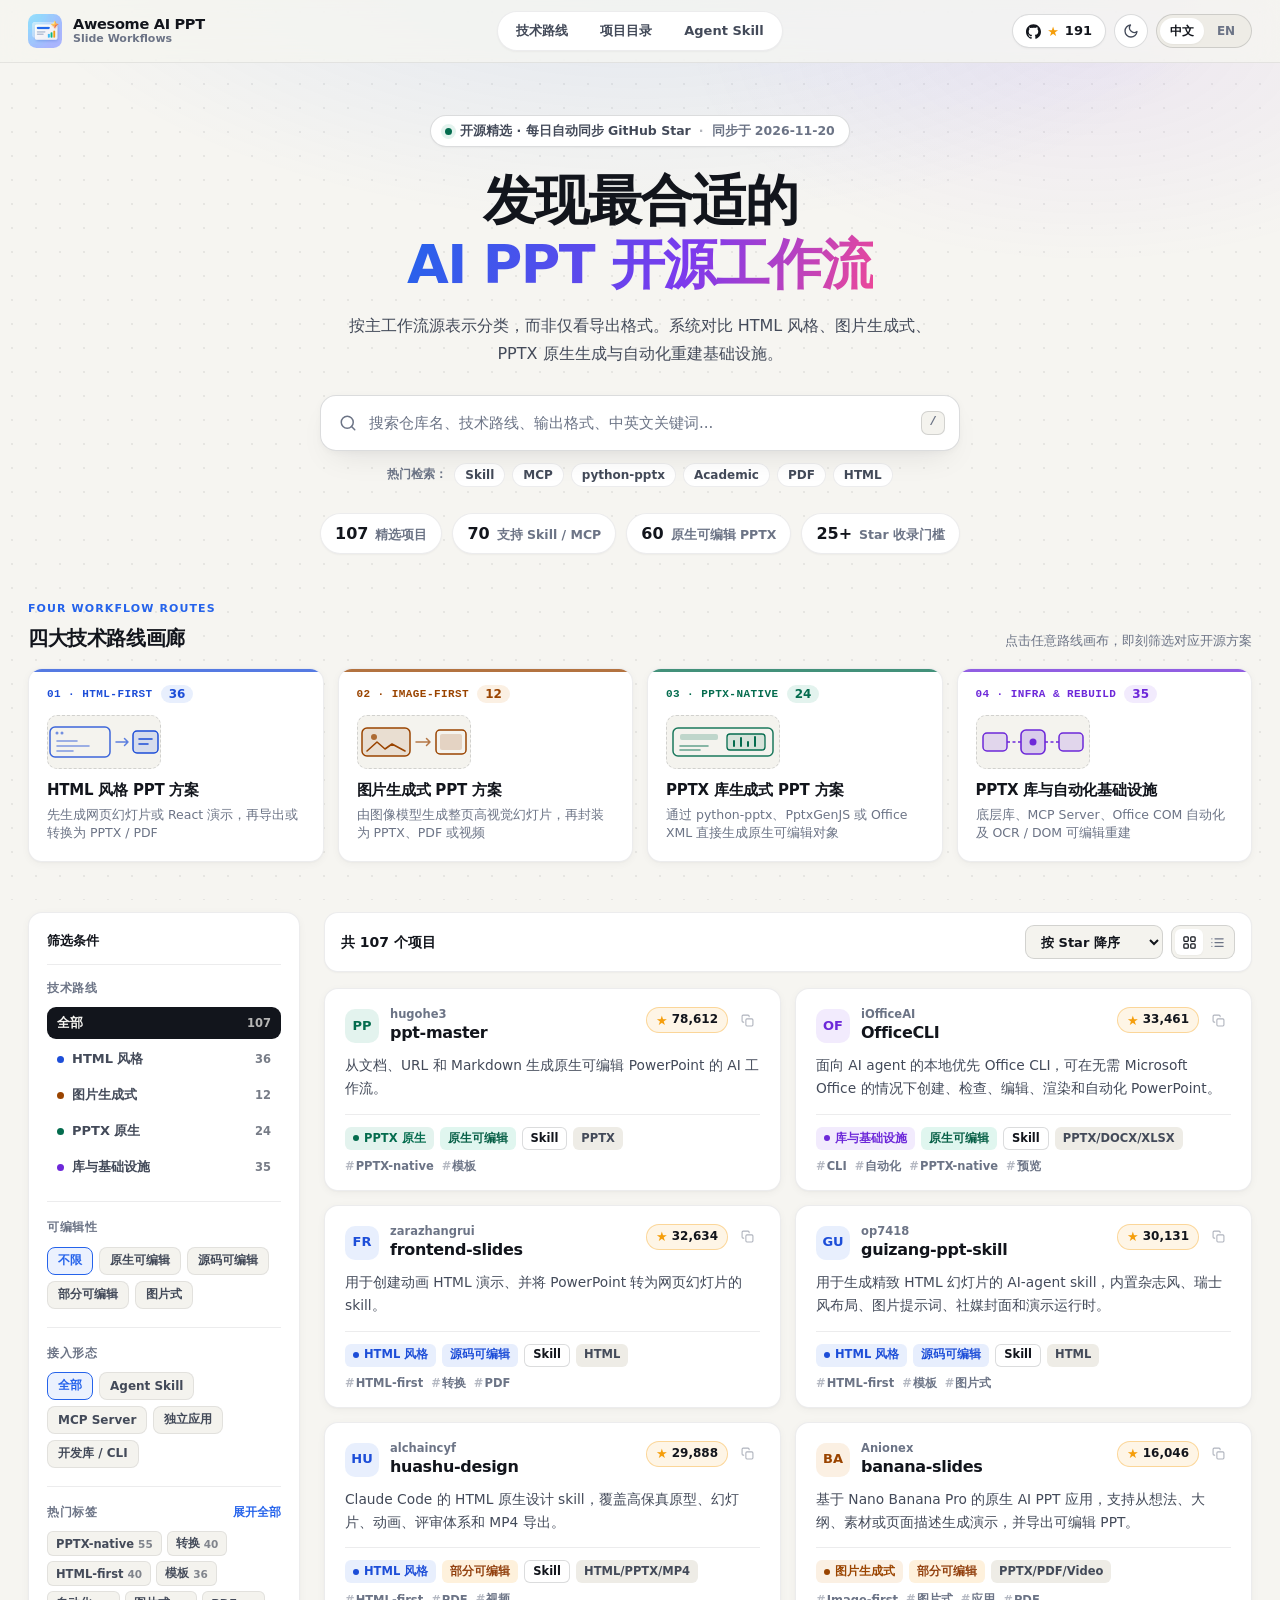
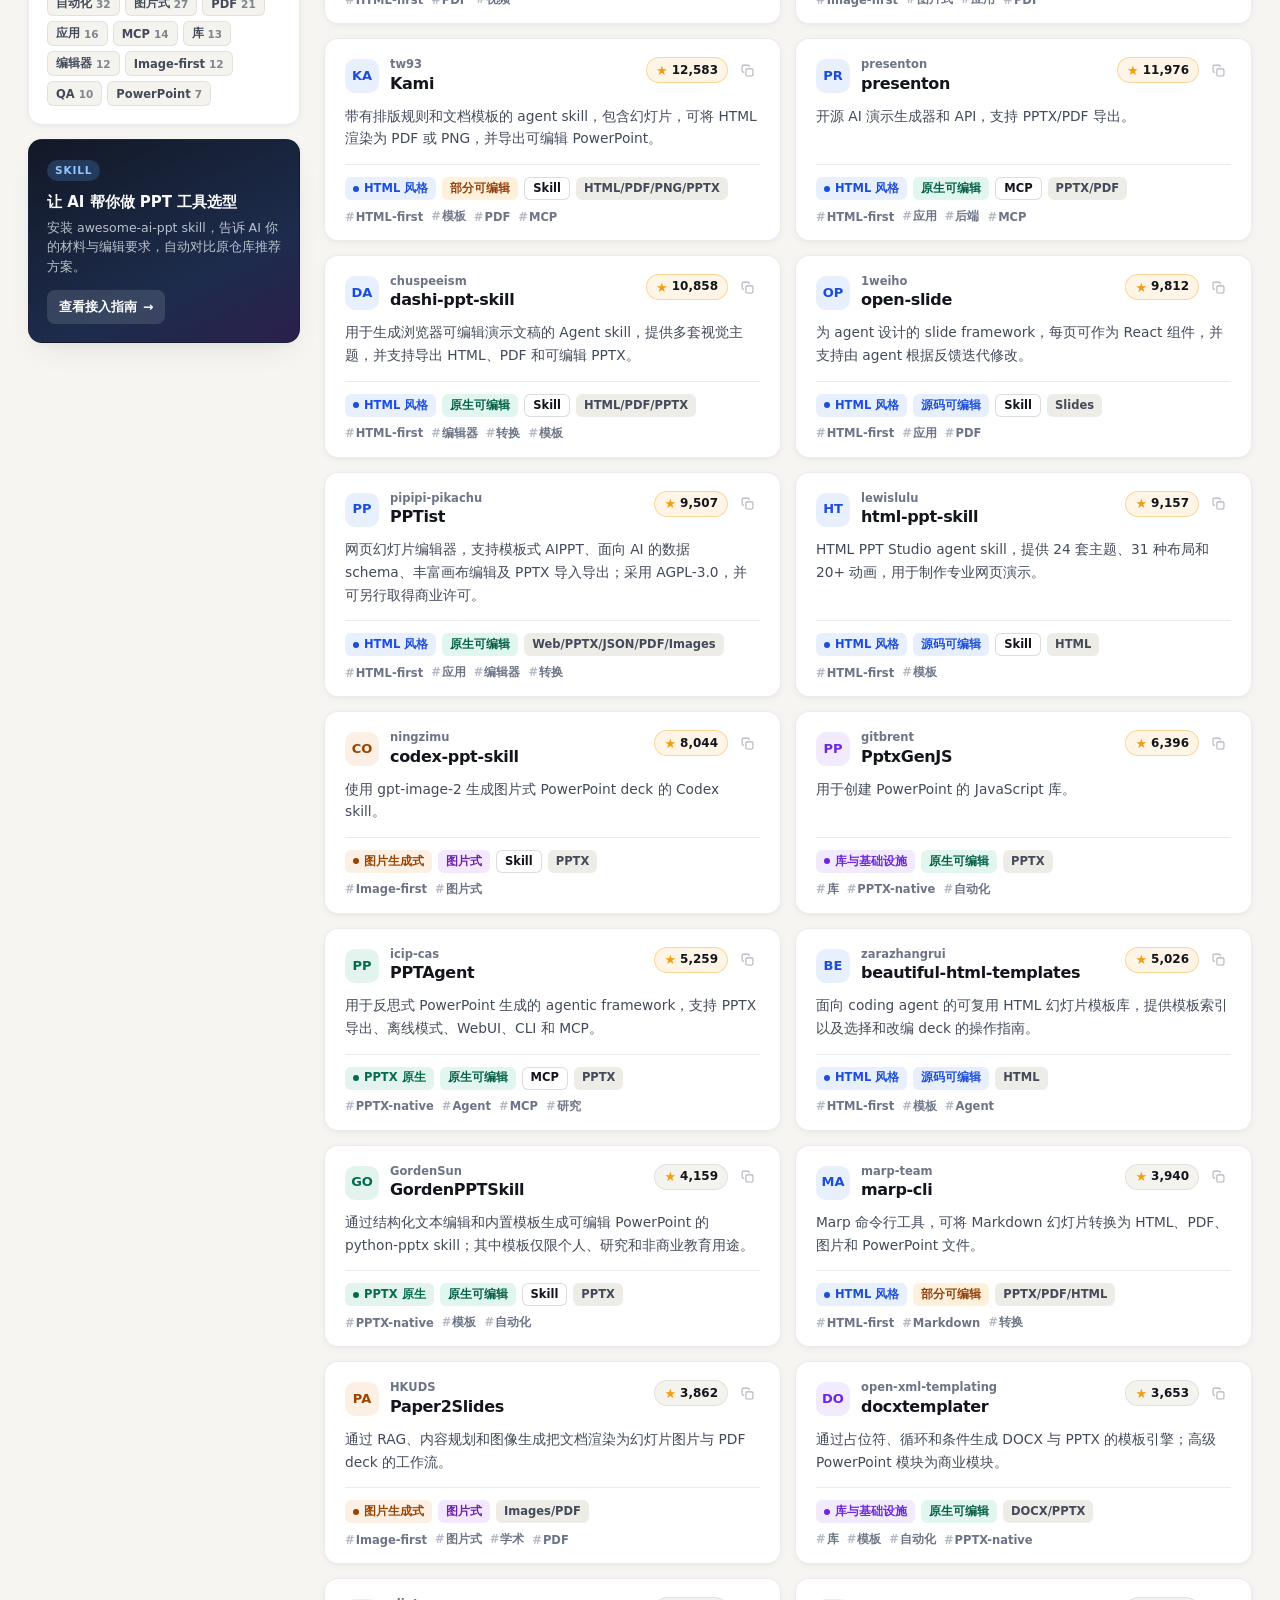
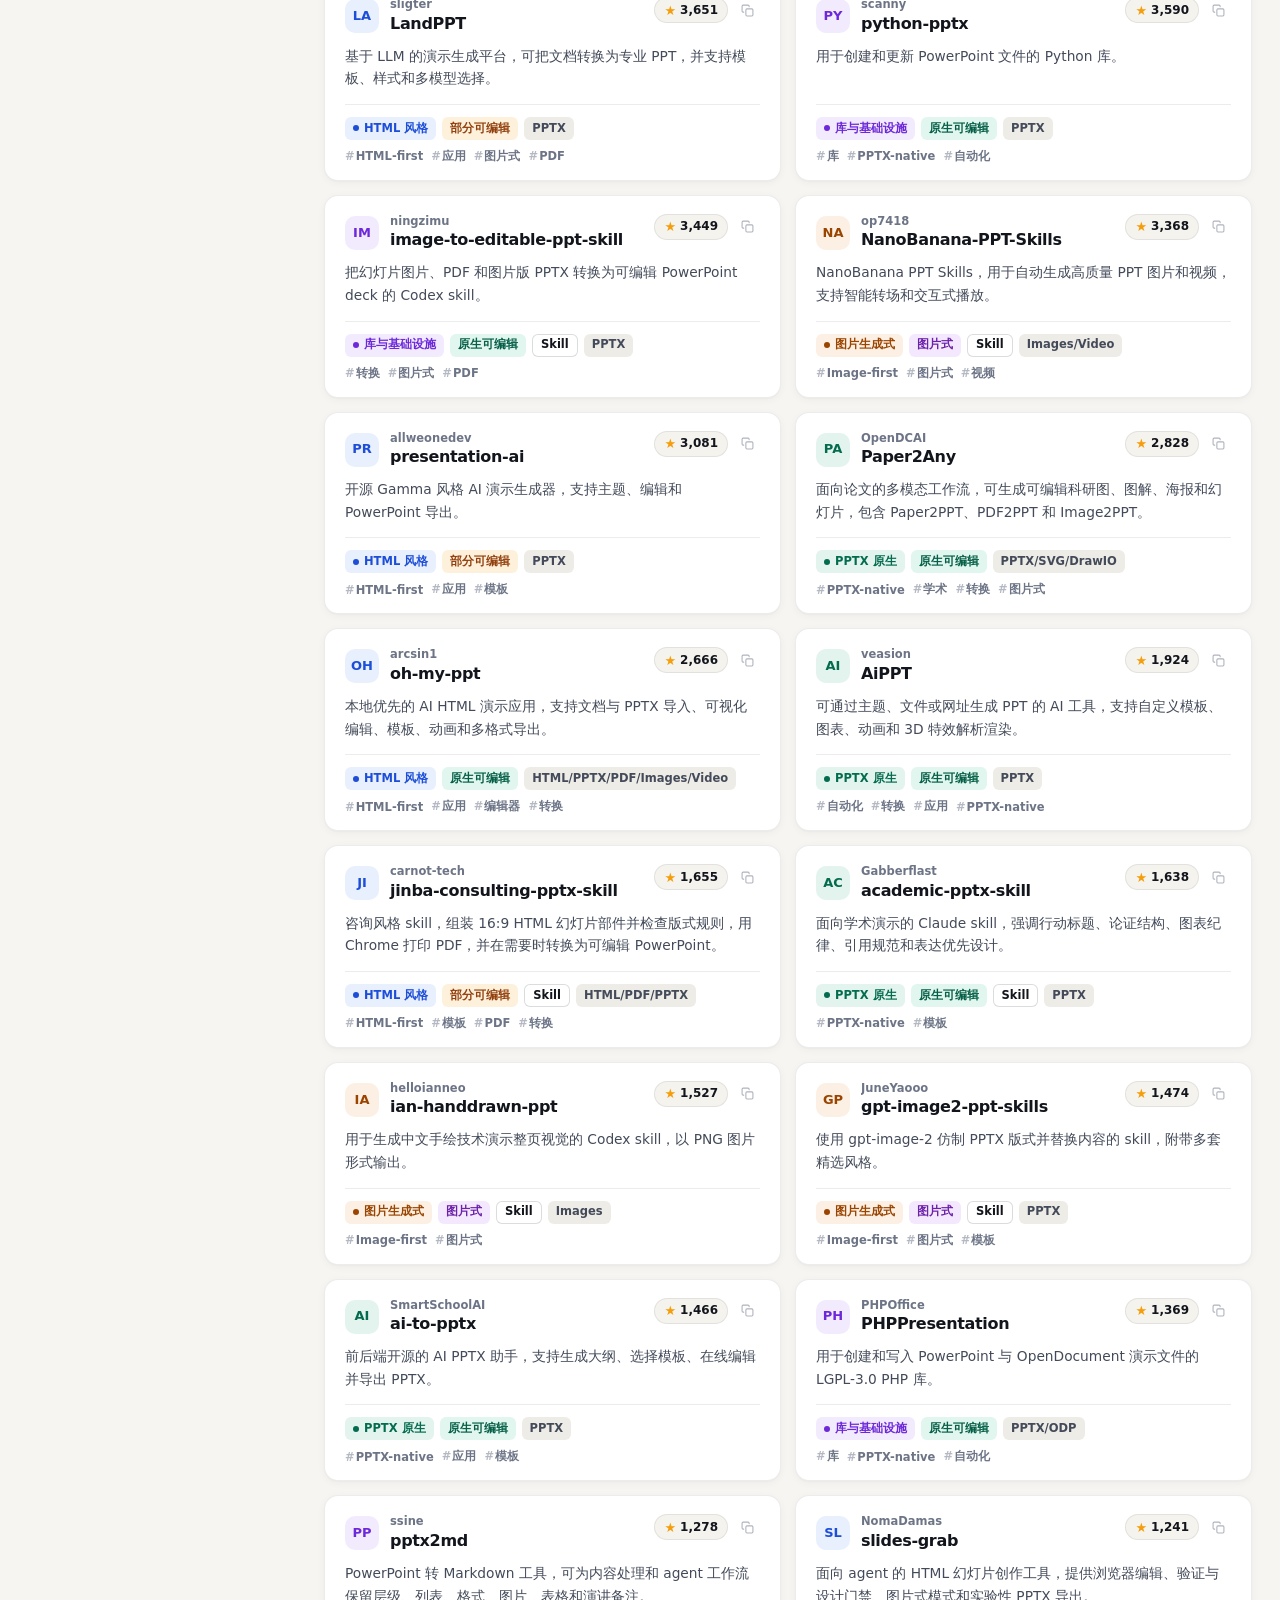
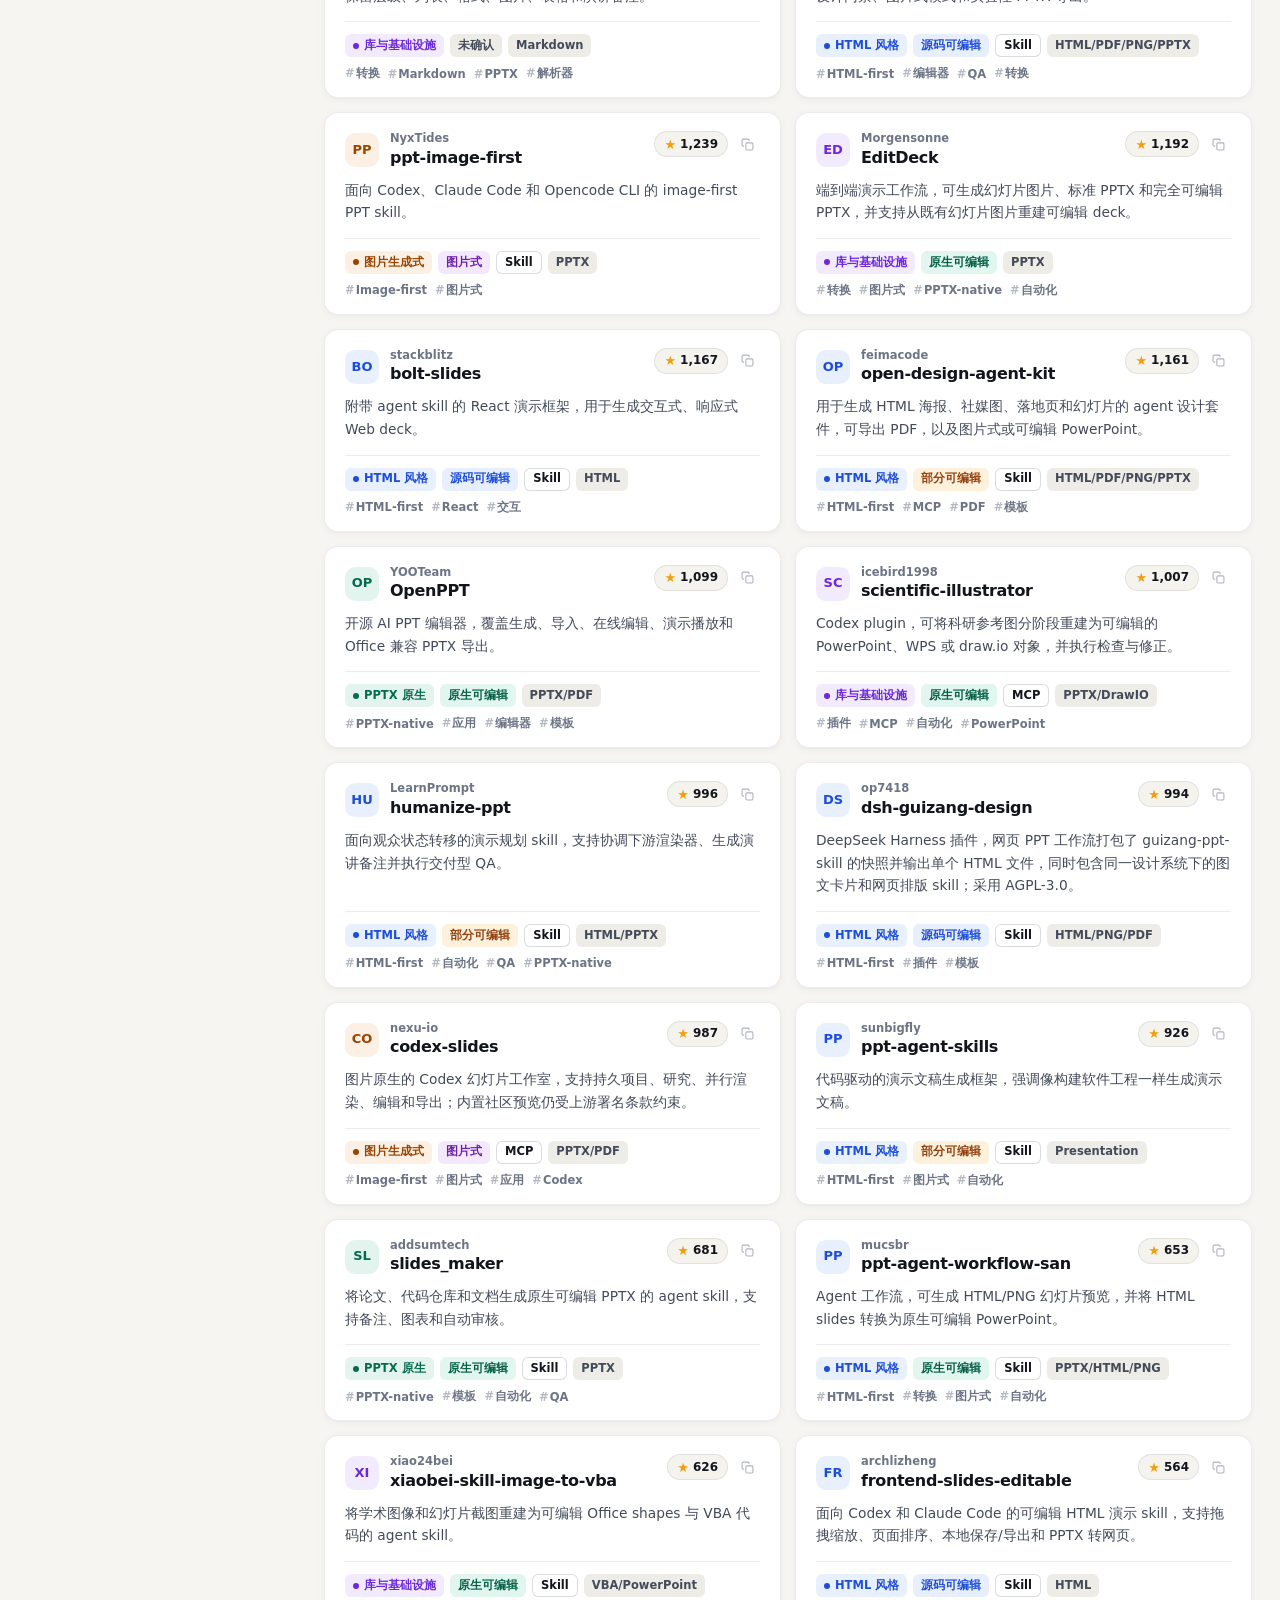
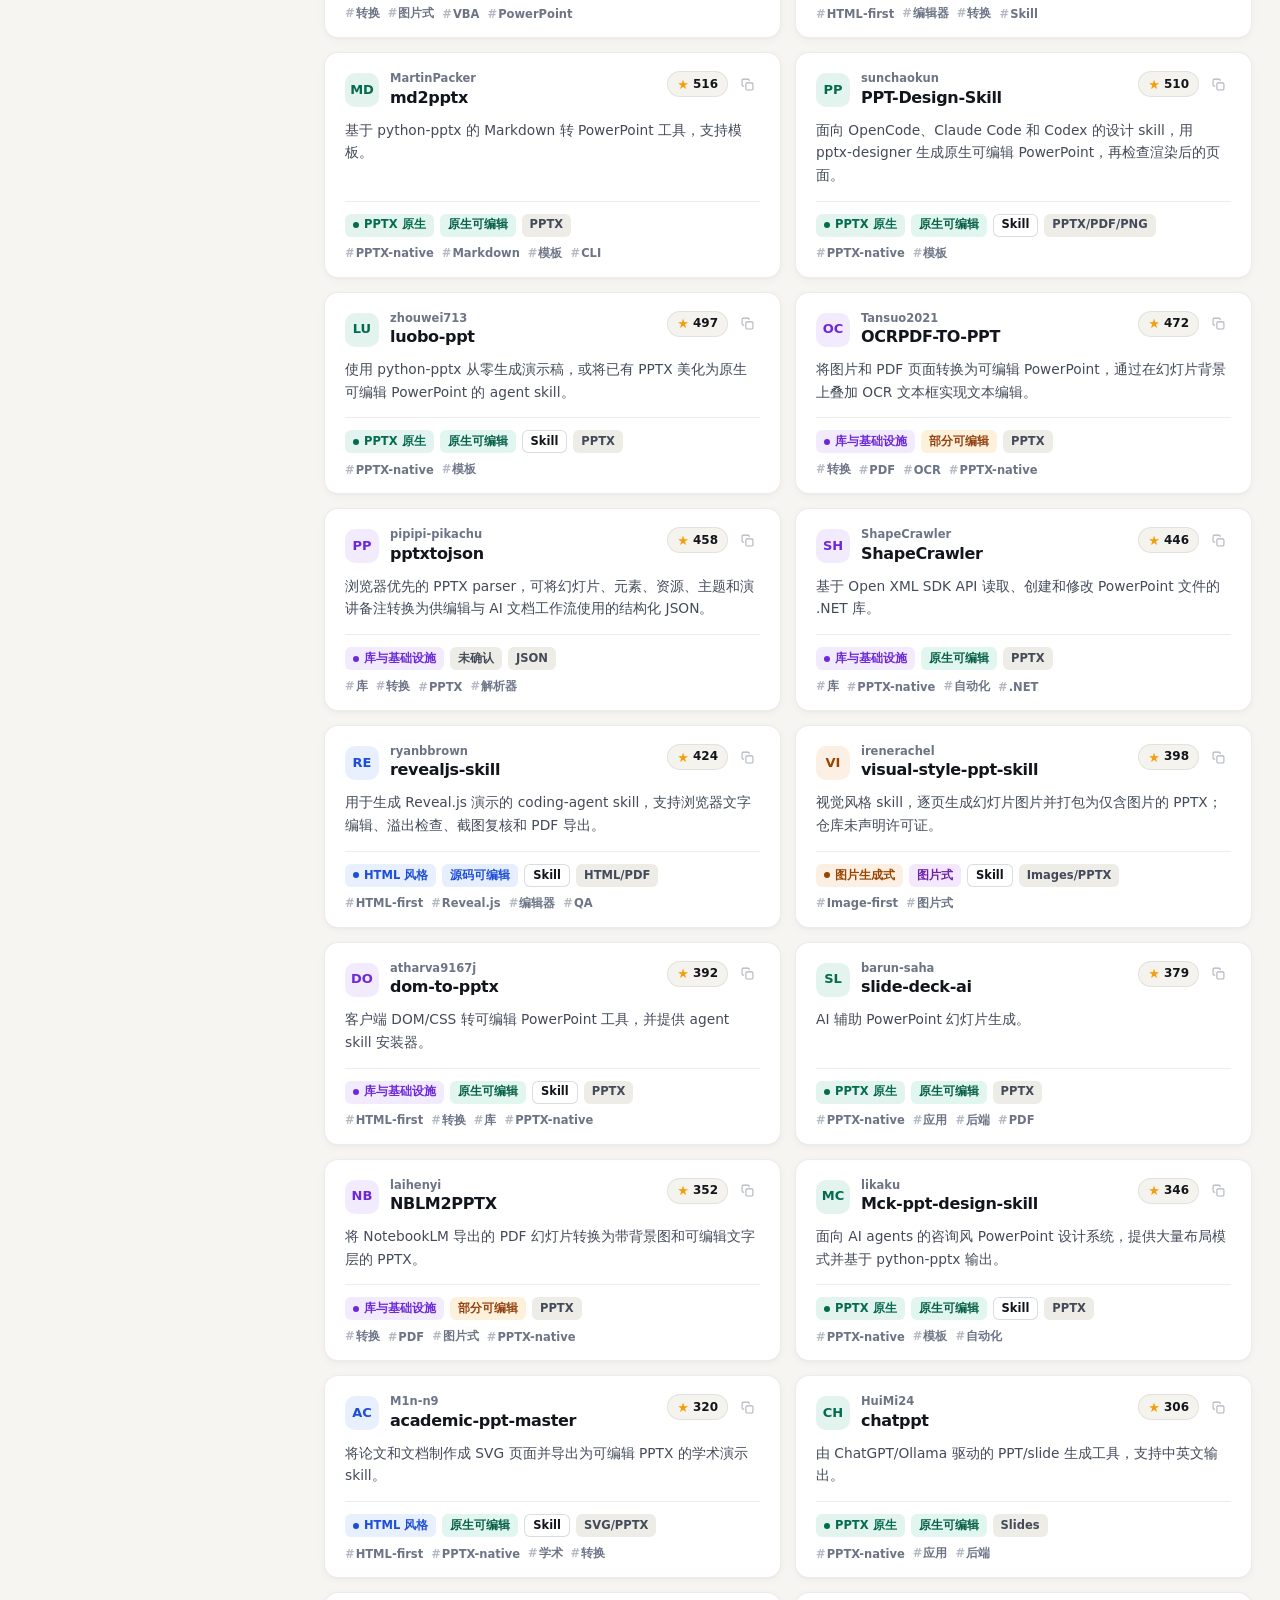
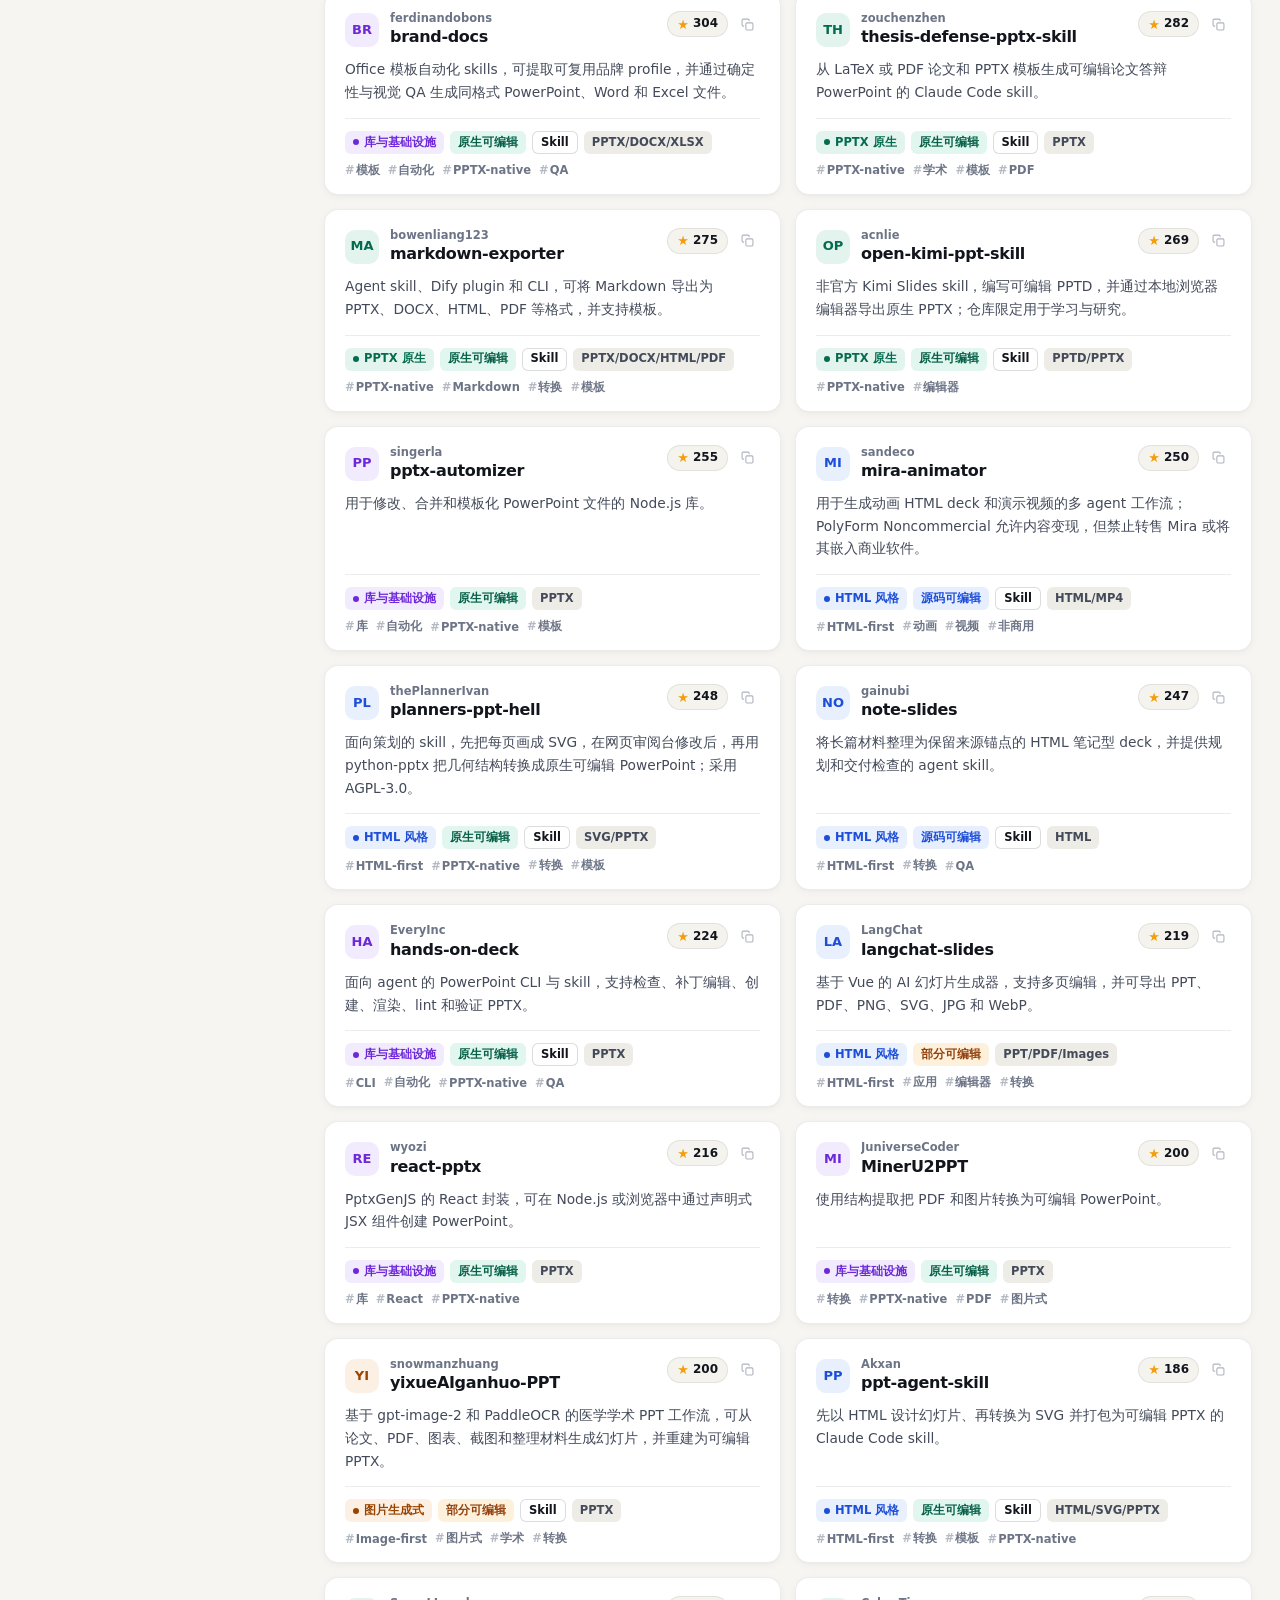
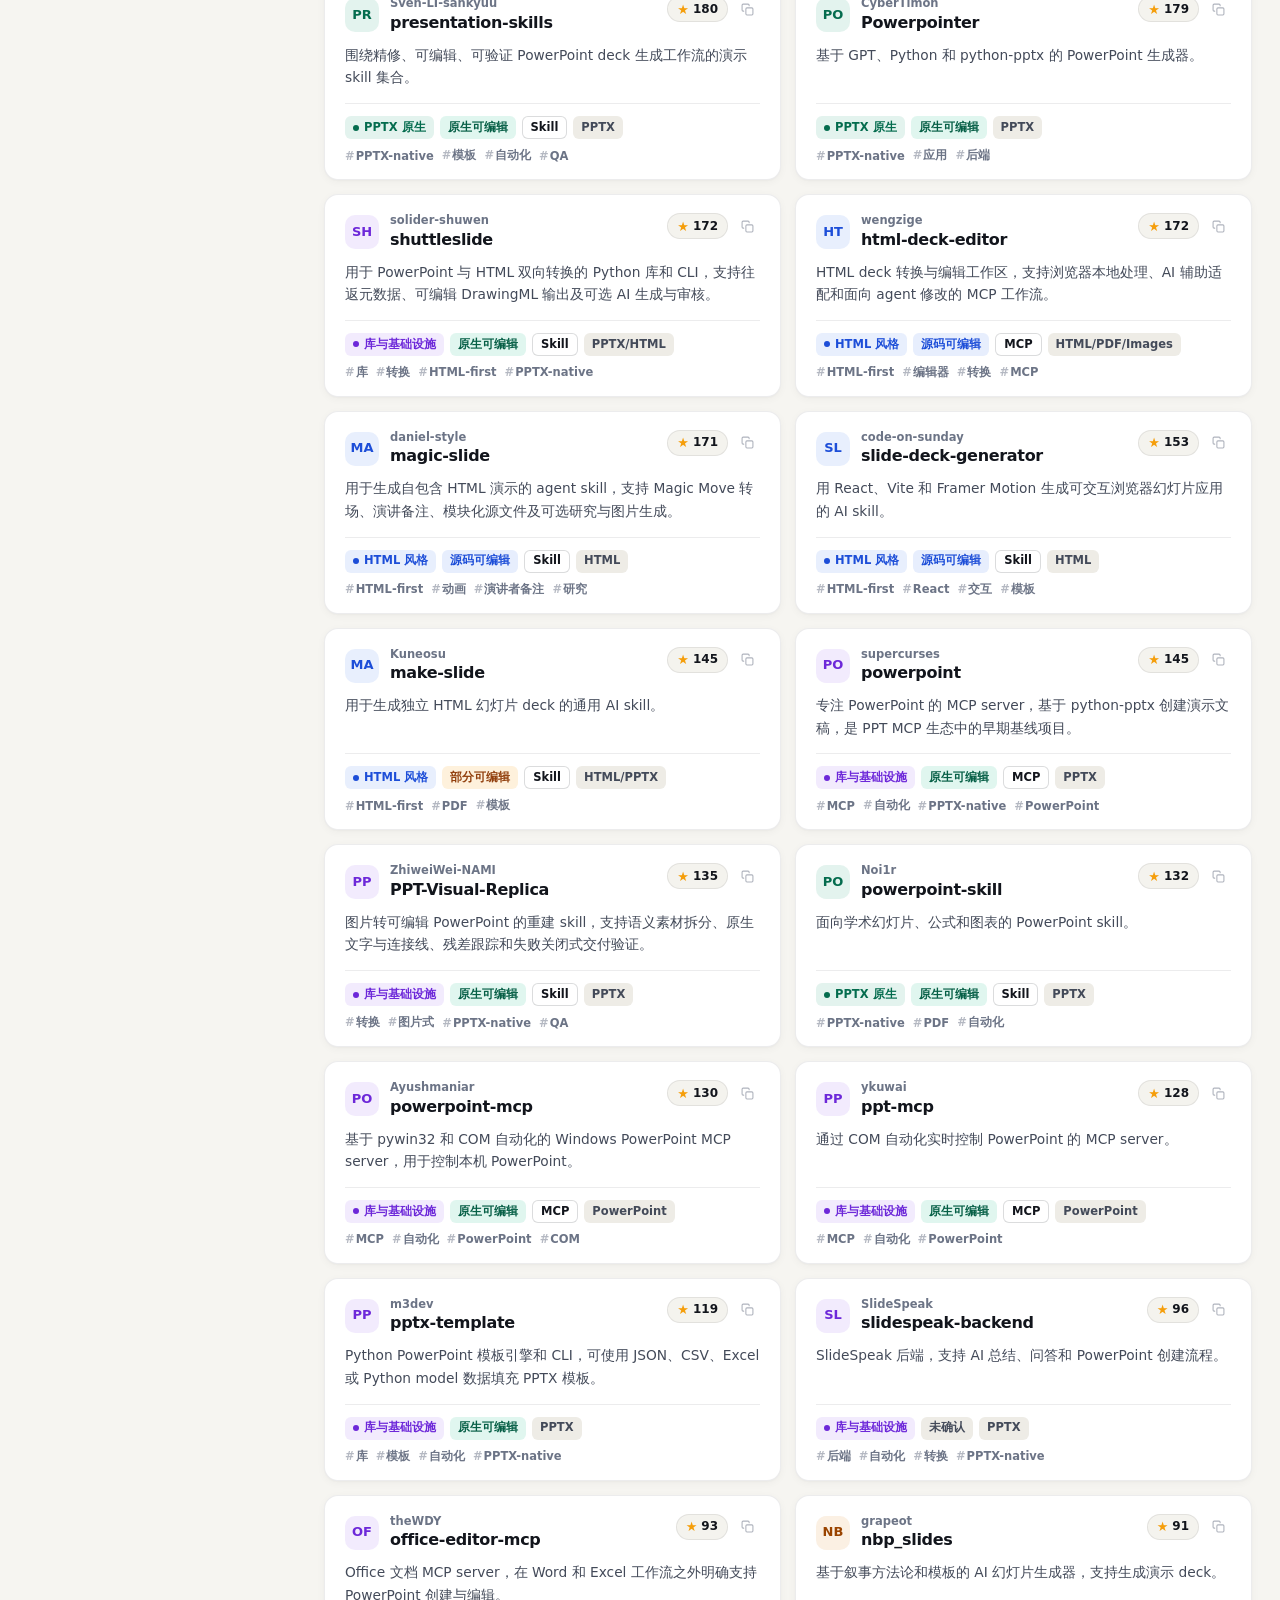
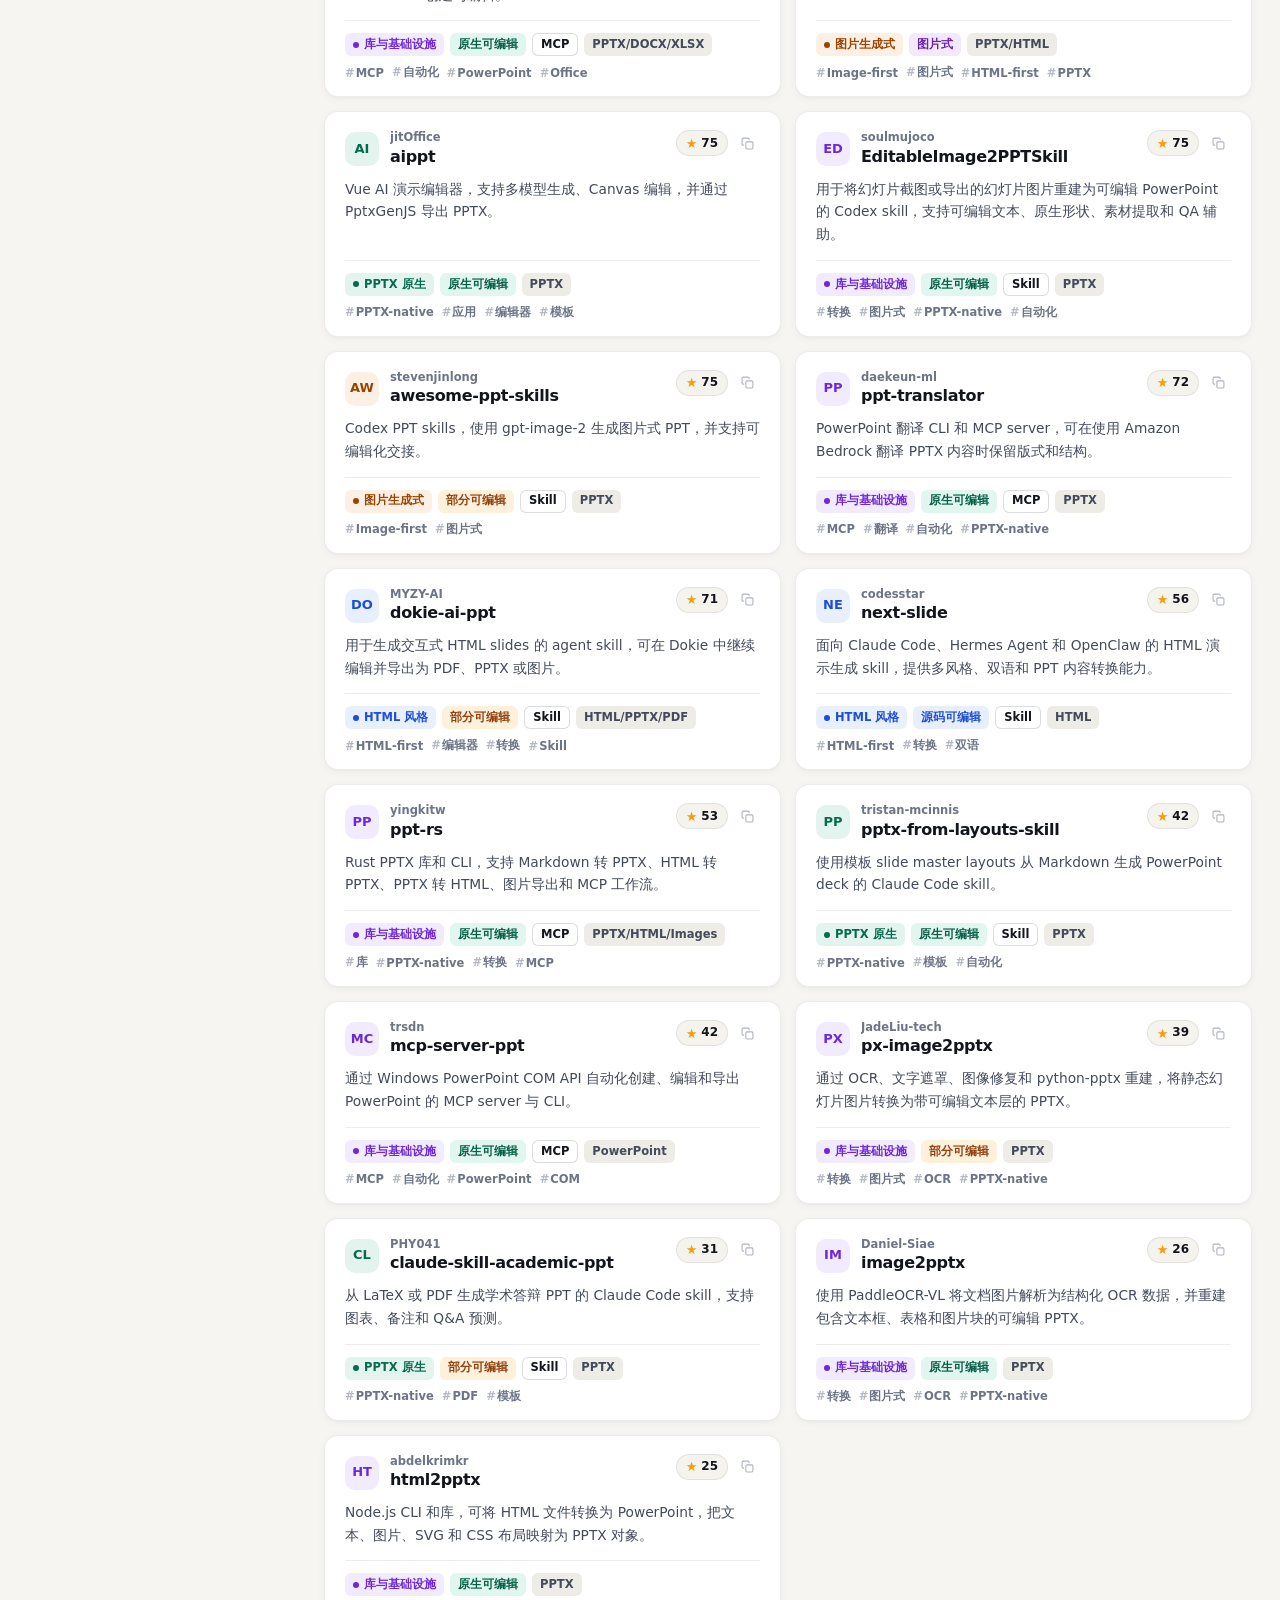
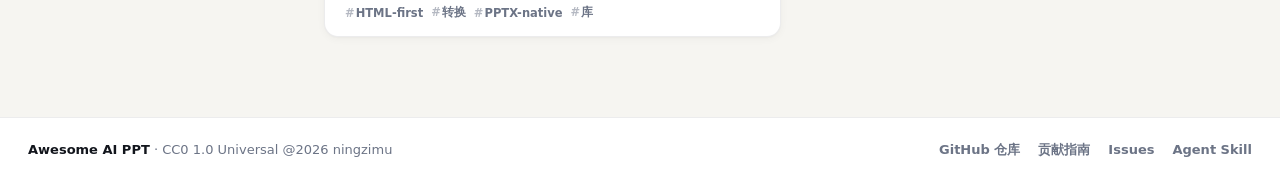
==== commit a65882fc: "chore: raise star threshold to 25, prune entries, and address review findings" ====
--- a/docs/index.html
+++ b/docs/index.html
@@ -115,7 +115,7 @@
             <span data-i18n="editableLabel">原生可编辑 PPTX</span>
           </div>
           <div class="stat-pill">
-            <strong>10+</strong>
+            <strong>25+</strong>
             <span data-i18n="thresholdLabel">Star 收录门槛</span>
           </div>
         </div>
@@ -185,7 +185,7 @@
       <section class="catalog-main">
         <div class="catalog-topbar">
           <div class="catalog-status">
-            <strong id="resultCount" class="result-count">0 个项目</strong>
+            <strong id="resultCount" class="result-count" tabindex="-1">0 个项目</strong>
             <div id="activeFilters" class="active-filters"></div>
           </div>
 
--- a/docs/styles.css
+++ b/docs/styles.css
@@ -13,34 +13,35 @@
   --grid-dot: rgba(18, 21, 28, 0.065);
 
   --accent: #2563eb;
+  --accent-solid: #1d4ed8;
   --accent-2: #7c3aed;
   --accent-soft: rgba(37, 99, 235, 0.09);
 
-  /* Four slide-route semantic themes */
-  --route-html: #2563eb;
-  --route-html-bg: rgba(37, 99, 235, 0.09);
-  --route-html-border: rgba(37, 99, 235, 0.25);
-
-  --route-image: #d97706;
-  --route-image-bg: rgba(217, 119, 6, 0.1);
-  --route-image-border: rgba(217, 119, 6, 0.28);
-
-  --route-pptx: #059669;
-  --route-pptx-bg: rgba(5, 150, 105, 0.1);
-  --route-pptx-border: rgba(5, 150, 105, 0.28);
-
-  --route-infra: #7c3aed;
+  /* Four slide-route semantic themes (WCAG AA >= 4.5:1 on light surfaces) */
+  --route-html: #1d4ed8;
+  --route-html-bg: rgba(37, 99, 235, 0.1);
+  --route-html-border: rgba(37, 99, 235, 0.28);
+
+  --route-image: #9a4400;
+  --route-image-bg: rgba(217, 119, 6, 0.11);
+  --route-image-border: rgba(180, 83, 9, 0.3);
+
+  --route-pptx: #046c4e;
+  --route-pptx-bg: rgba(5, 150, 105, 0.11);
+  --route-pptx-border: rgba(4, 120, 87, 0.3);
+
+  --route-infra: #6d28d9;
   --route-infra-bg: rgba(124, 58, 237, 0.1);
-  --route-infra-border: rgba(124, 58, 237, 0.28);
+  --route-infra-border: rgba(109, 40, 217, 0.28);
 
   /* Editability status colors */
-  --st-editable: #047857;
-  --st-editable-bg: rgba(16, 185, 129, 0.12);
+  --st-editable: #065f46;
+  --st-editable-bg: rgba(16, 185, 129, 0.13);
   --st-source: #1d4ed8;
   --st-source-bg: rgba(37, 99, 235, 0.11);
-  --st-partial: #b45309;
-  --st-partial-bg: rgba(245, 158, 11, 0.13);
-  --st-image: #7e22ce;
+  --st-partial: #92400e;
+  --st-partial-bg: rgba(245, 158, 11, 0.14);
+  --st-image: #6b21a8;
   --st-image-bg: rgba(147, 51, 234, 0.11);
 
   --shadow-xs: 0 1px 2px rgba(18, 21, 28, 0.04);
@@ -69,6 +70,7 @@
   --grid-dot: rgba(255, 255, 255, 0.06);
 
   --accent: #60a5fa;
+  --accent-solid: #2563eb;
   --accent-2: #a78bfa;
   --accent-soft: rgba(96, 165, 250, 0.15);
 
@@ -964,8 +966,8 @@
 }
 
 .cloud-tag.active {
-  border-color: var(--accent);
-  background: var(--accent);
+  border-color: var(--accent-solid);
+  background: var(--accent-solid);
   color: #ffffff;
 }
 
@@ -1073,6 +1075,7 @@
   display: inline-flex;
   align-items: center;
   gap: 5px;
+  max-width: 220px;
   height: 25px;
   padding: 0 9px;
   border: 1px solid var(--border-strong);
@@ -1082,6 +1085,12 @@
   cursor: pointer;
   font-size: 12px;
   font-weight: 700;
+}
+
+.active-chip span:first-child {
+  overflow: hidden;
+  text-overflow: ellipsis;
+  white-space: nowrap;
 }
 
 .active-chip:hover {
@@ -1964,10 +1973,6 @@
     display: none;
   }
 
-  .view-toggle {
-    display: none;
-  }
-
   .footer-inner {
     padding: 18px 16px;
   }
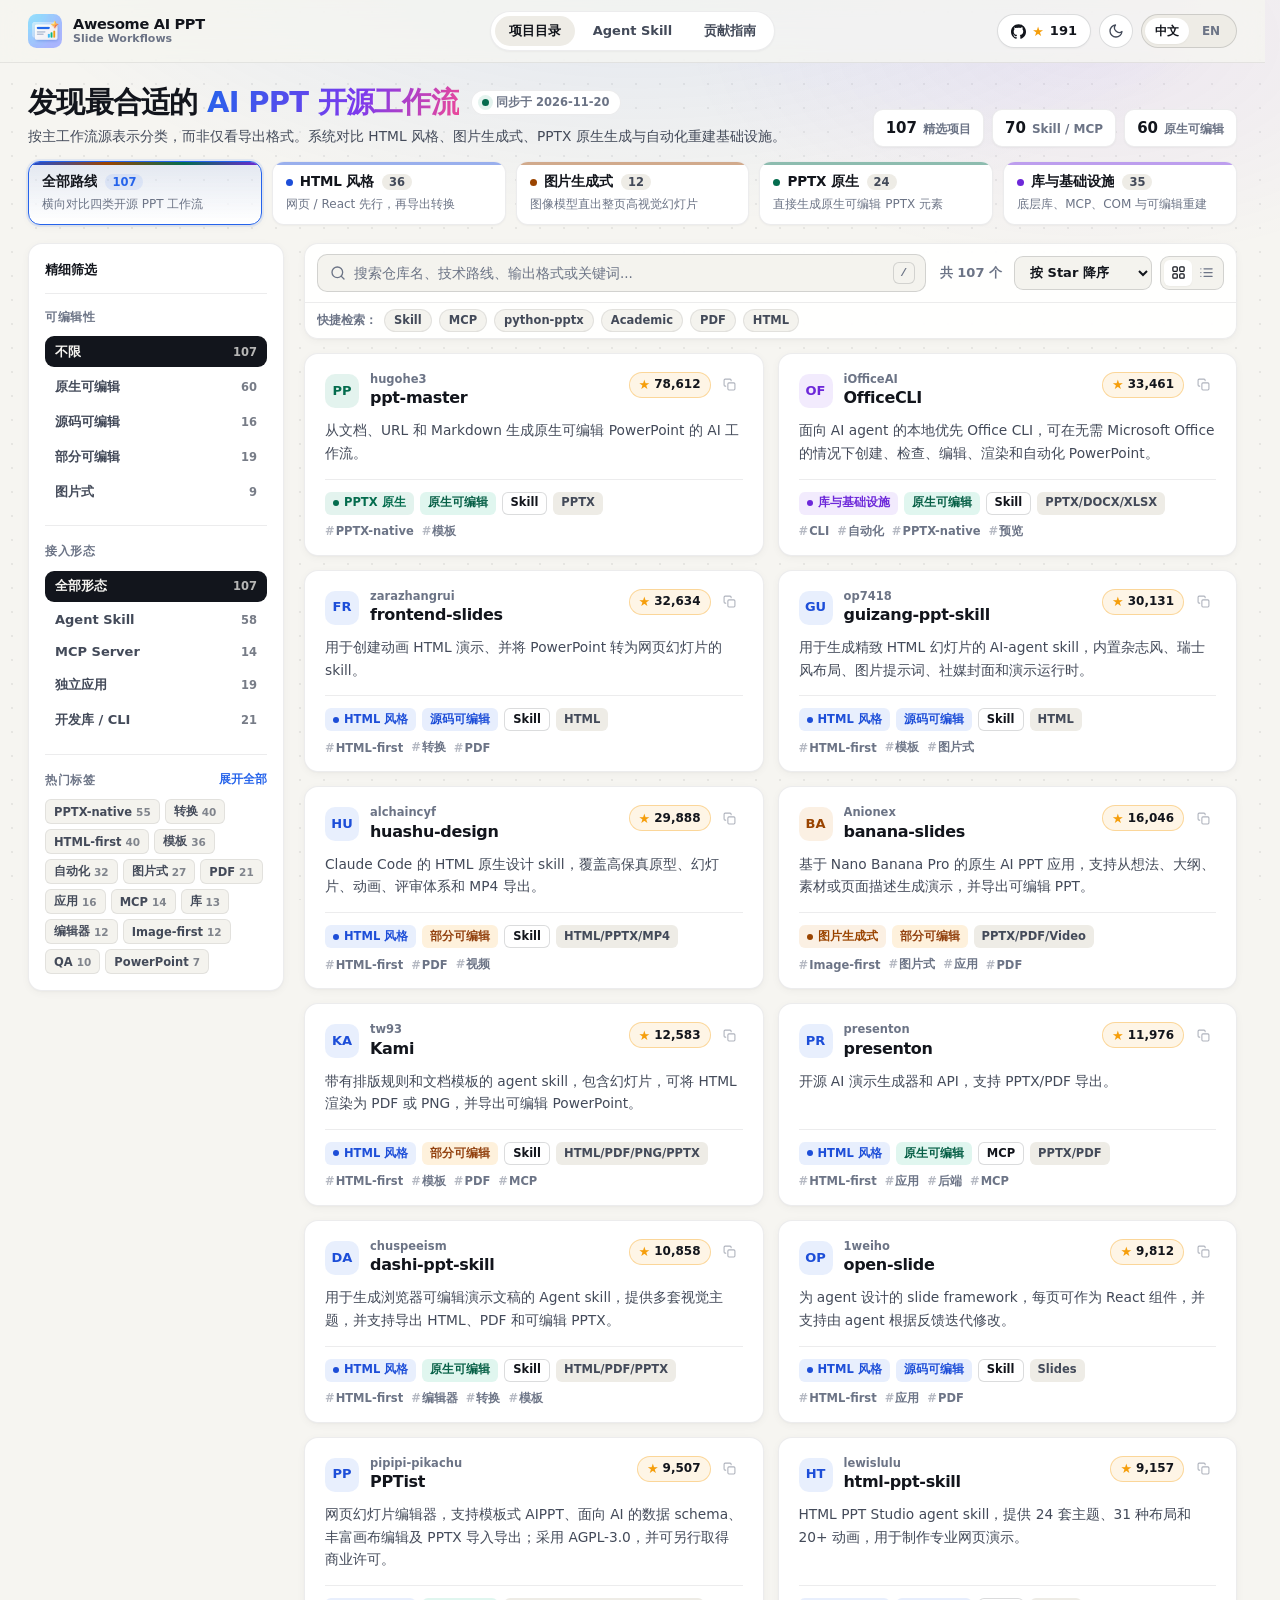
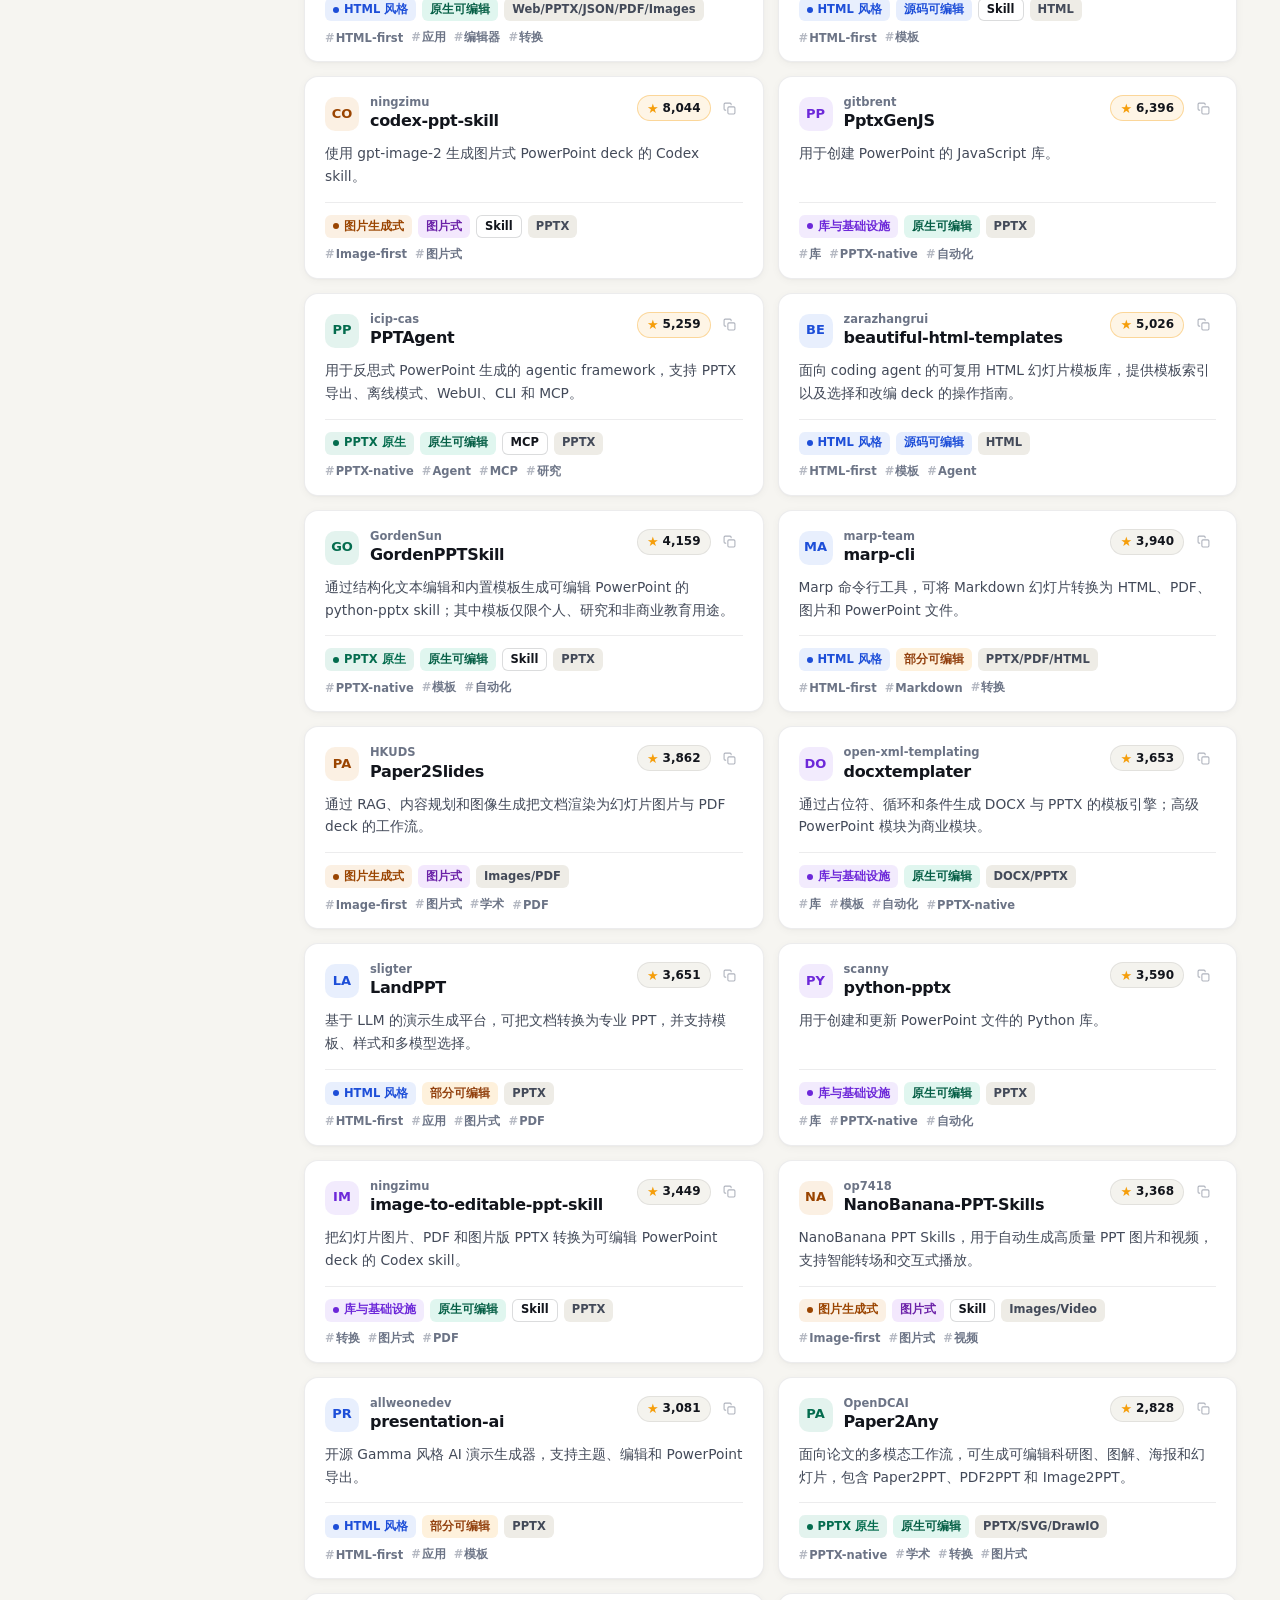
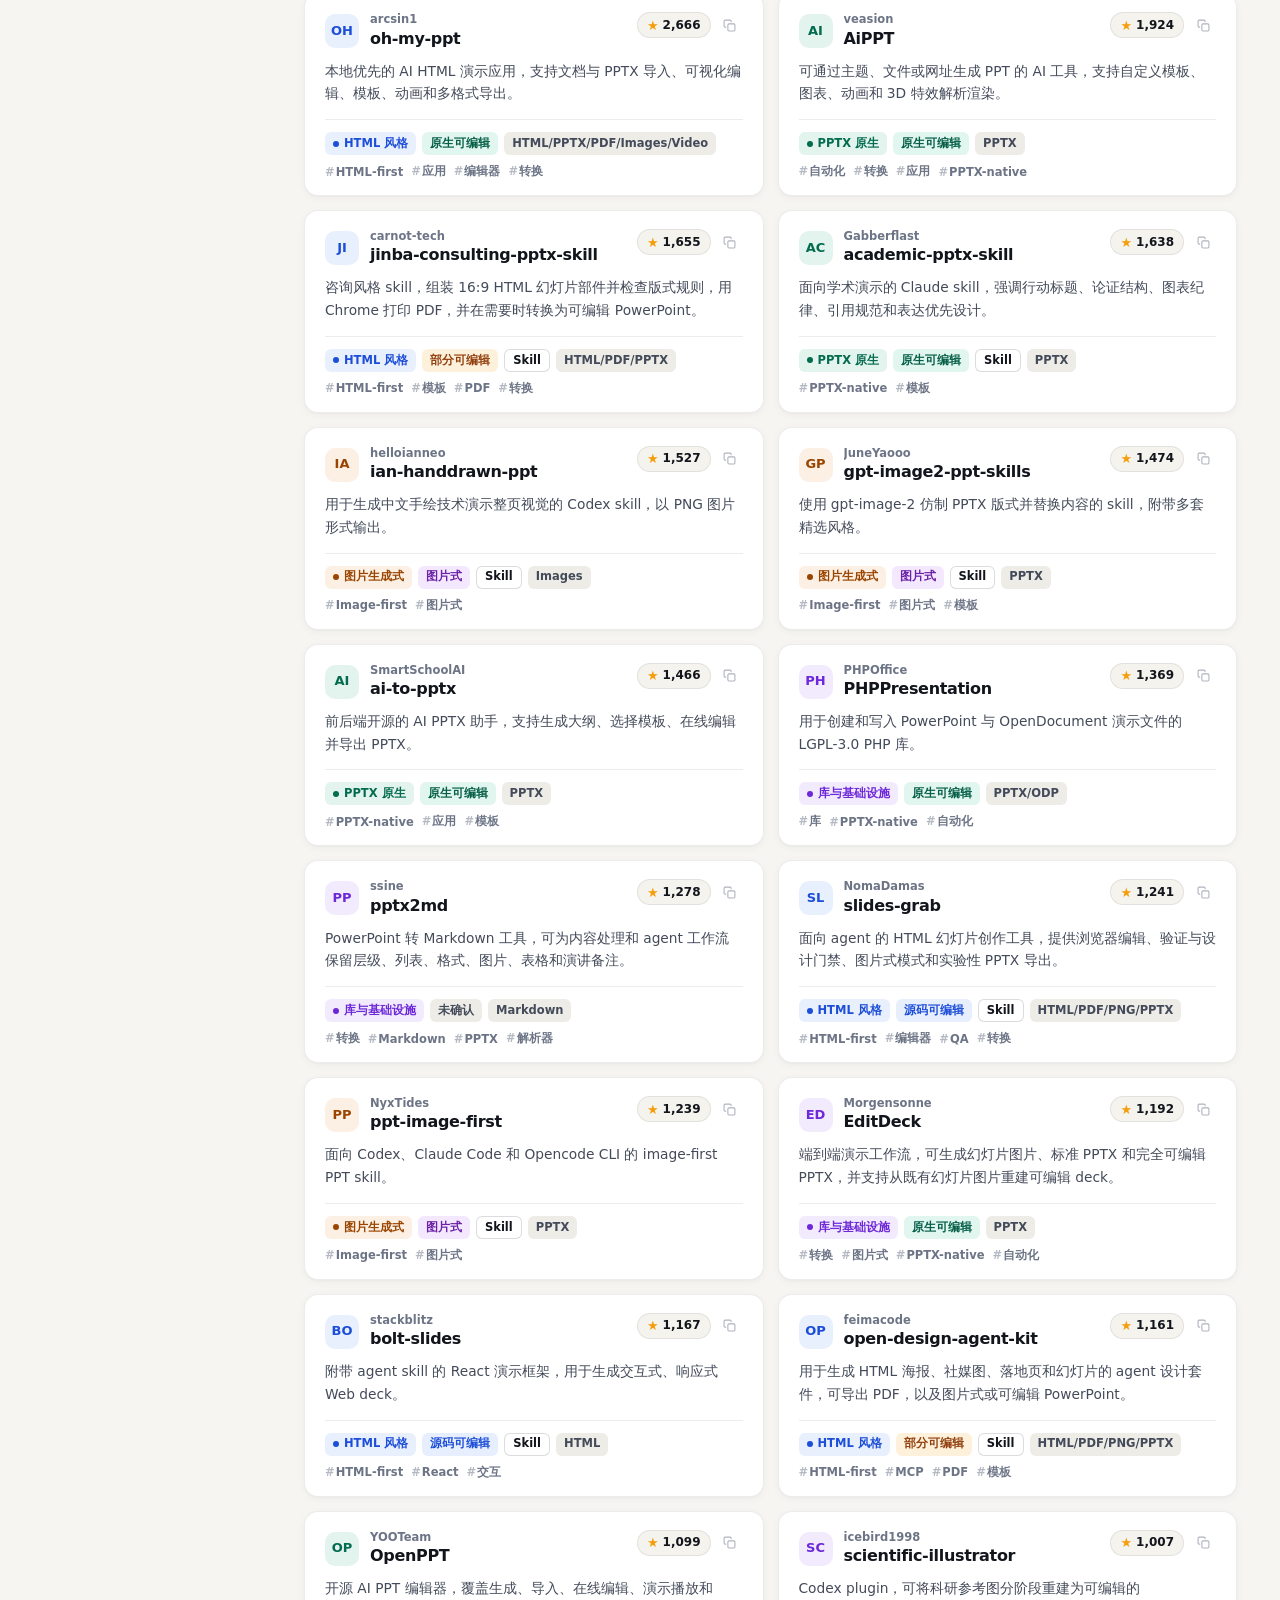
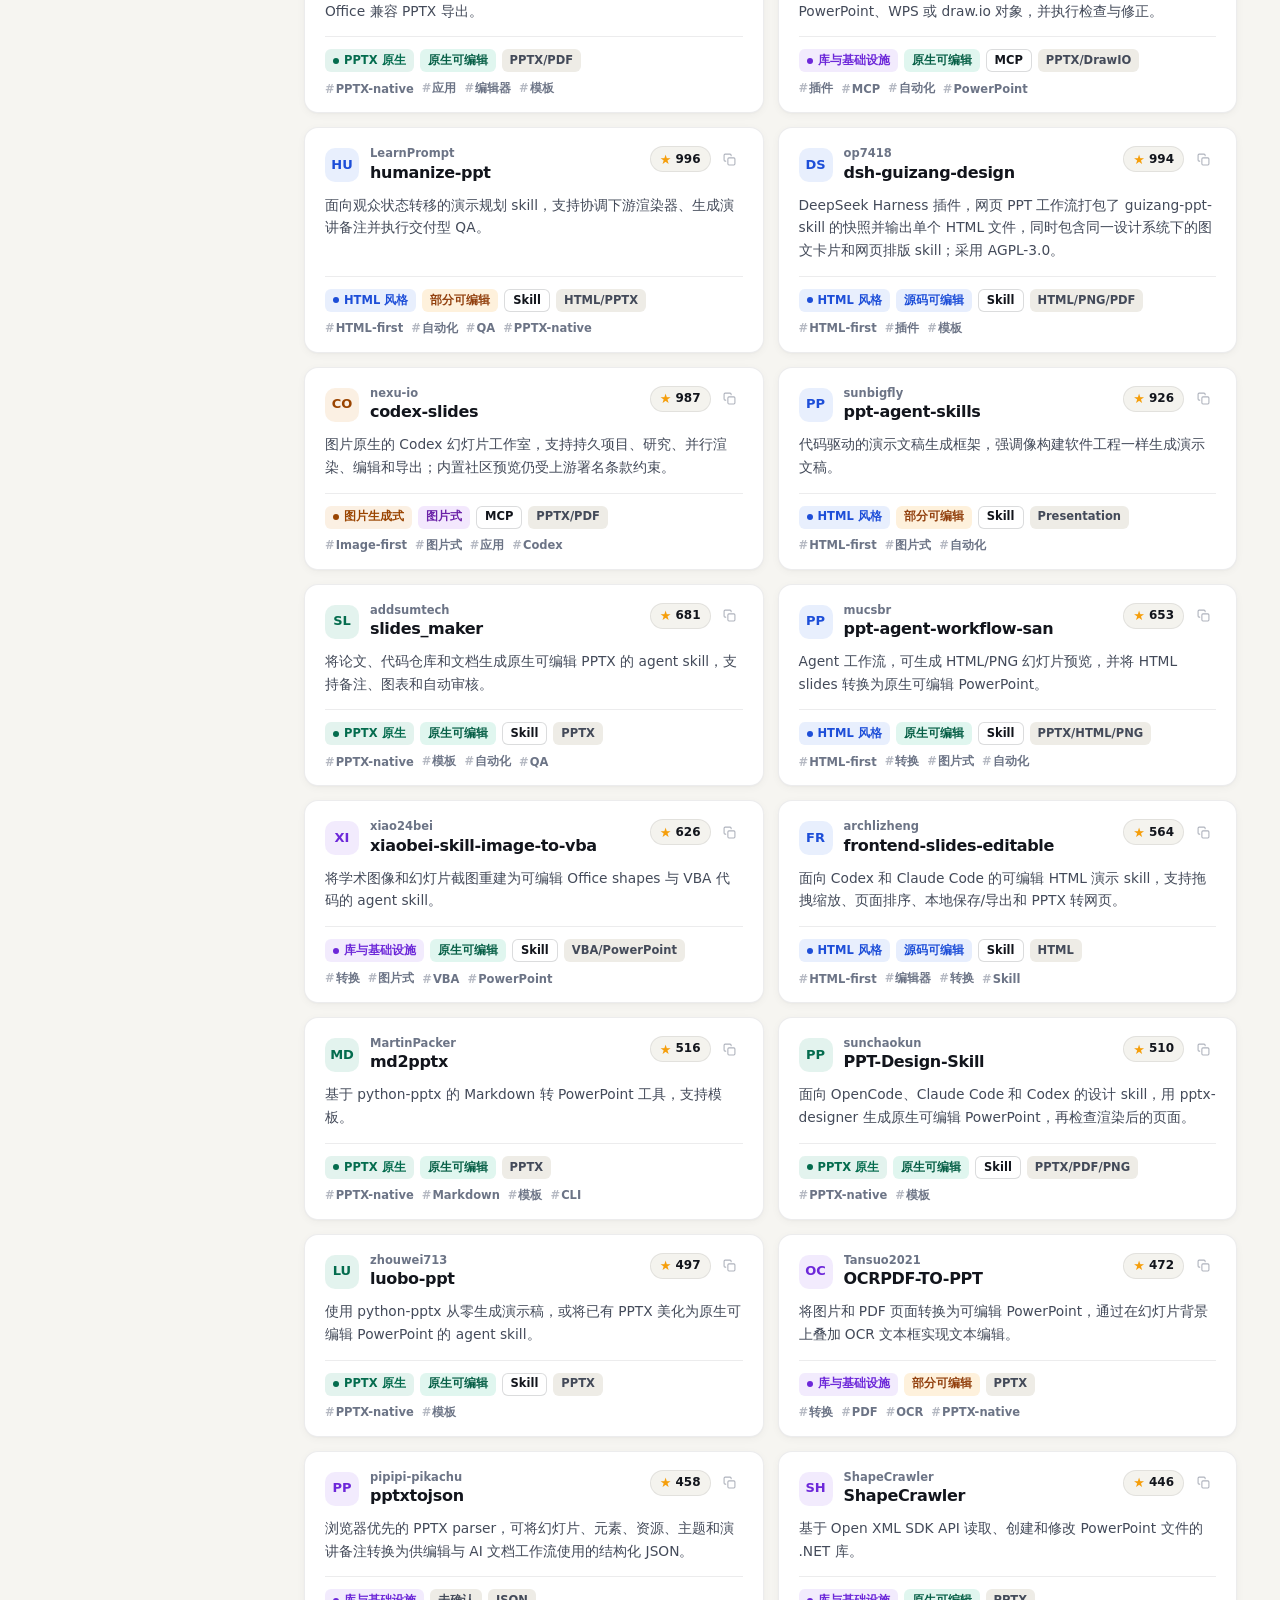
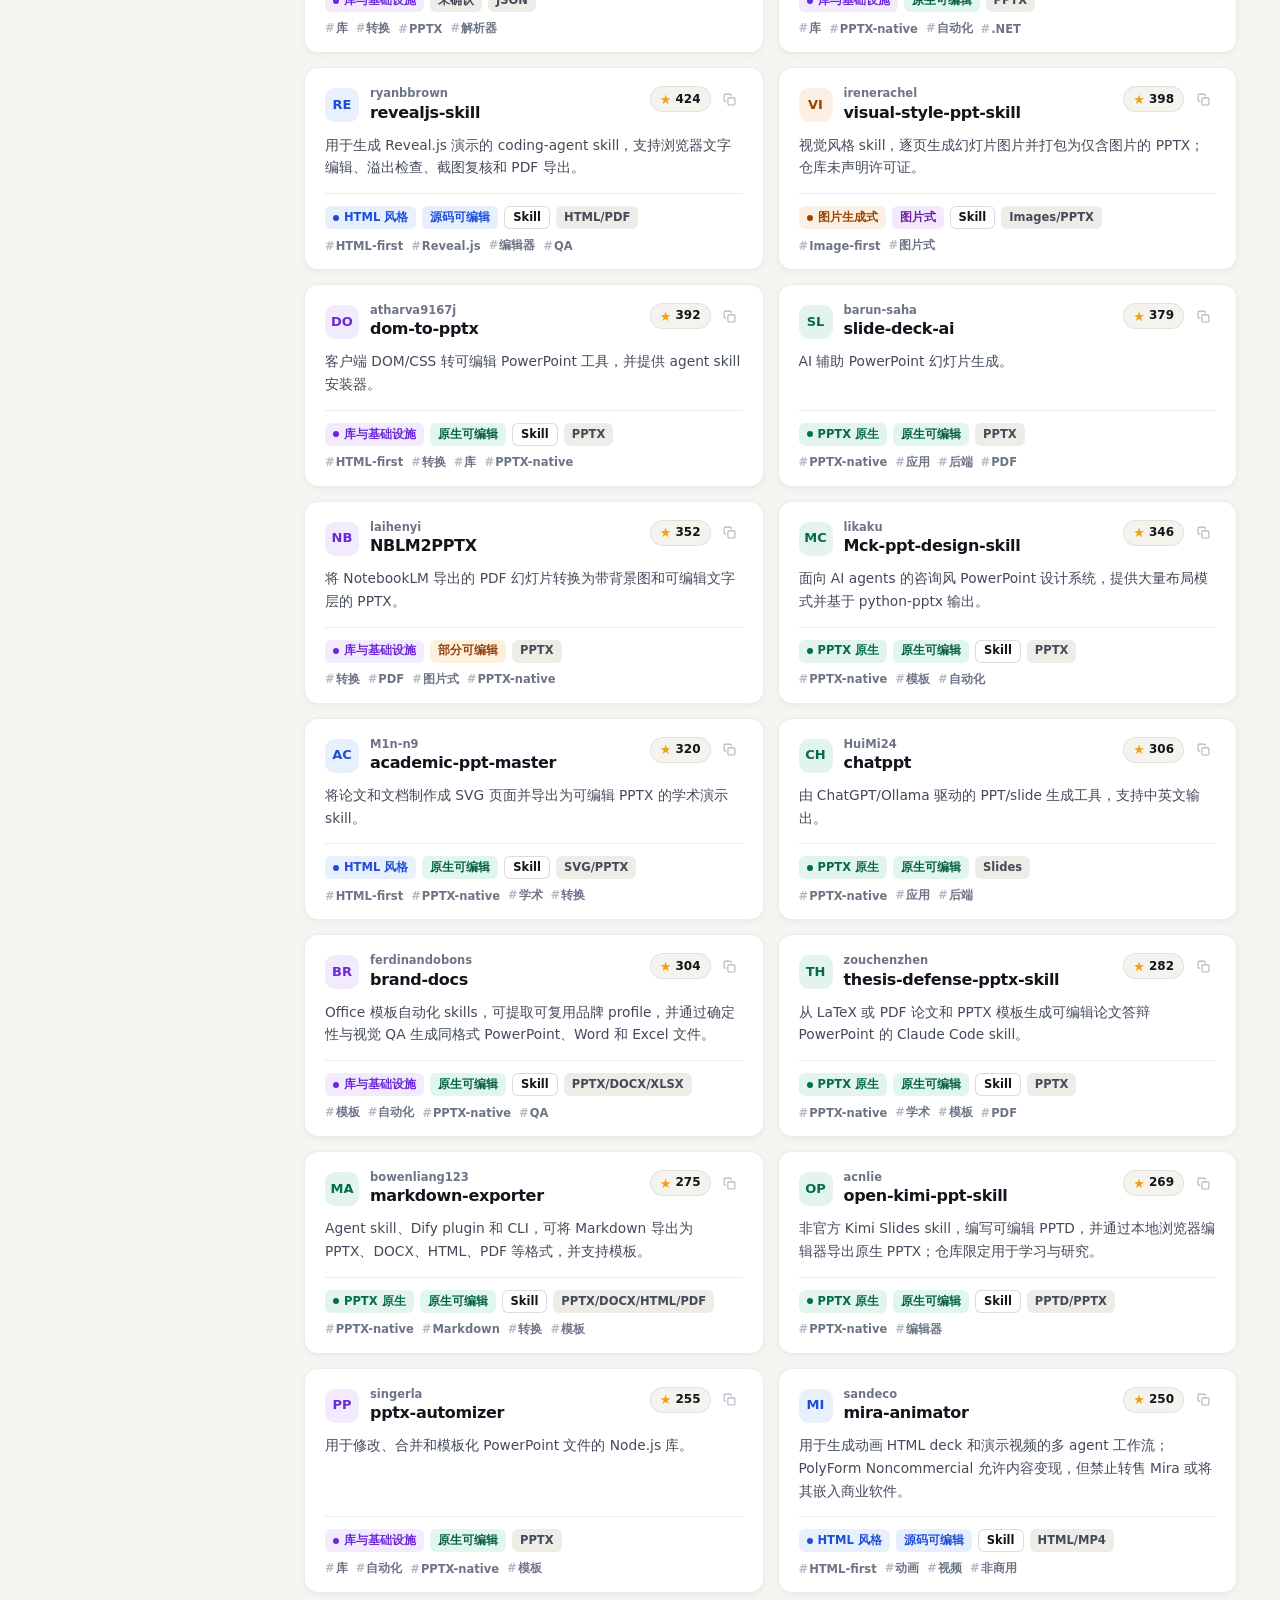
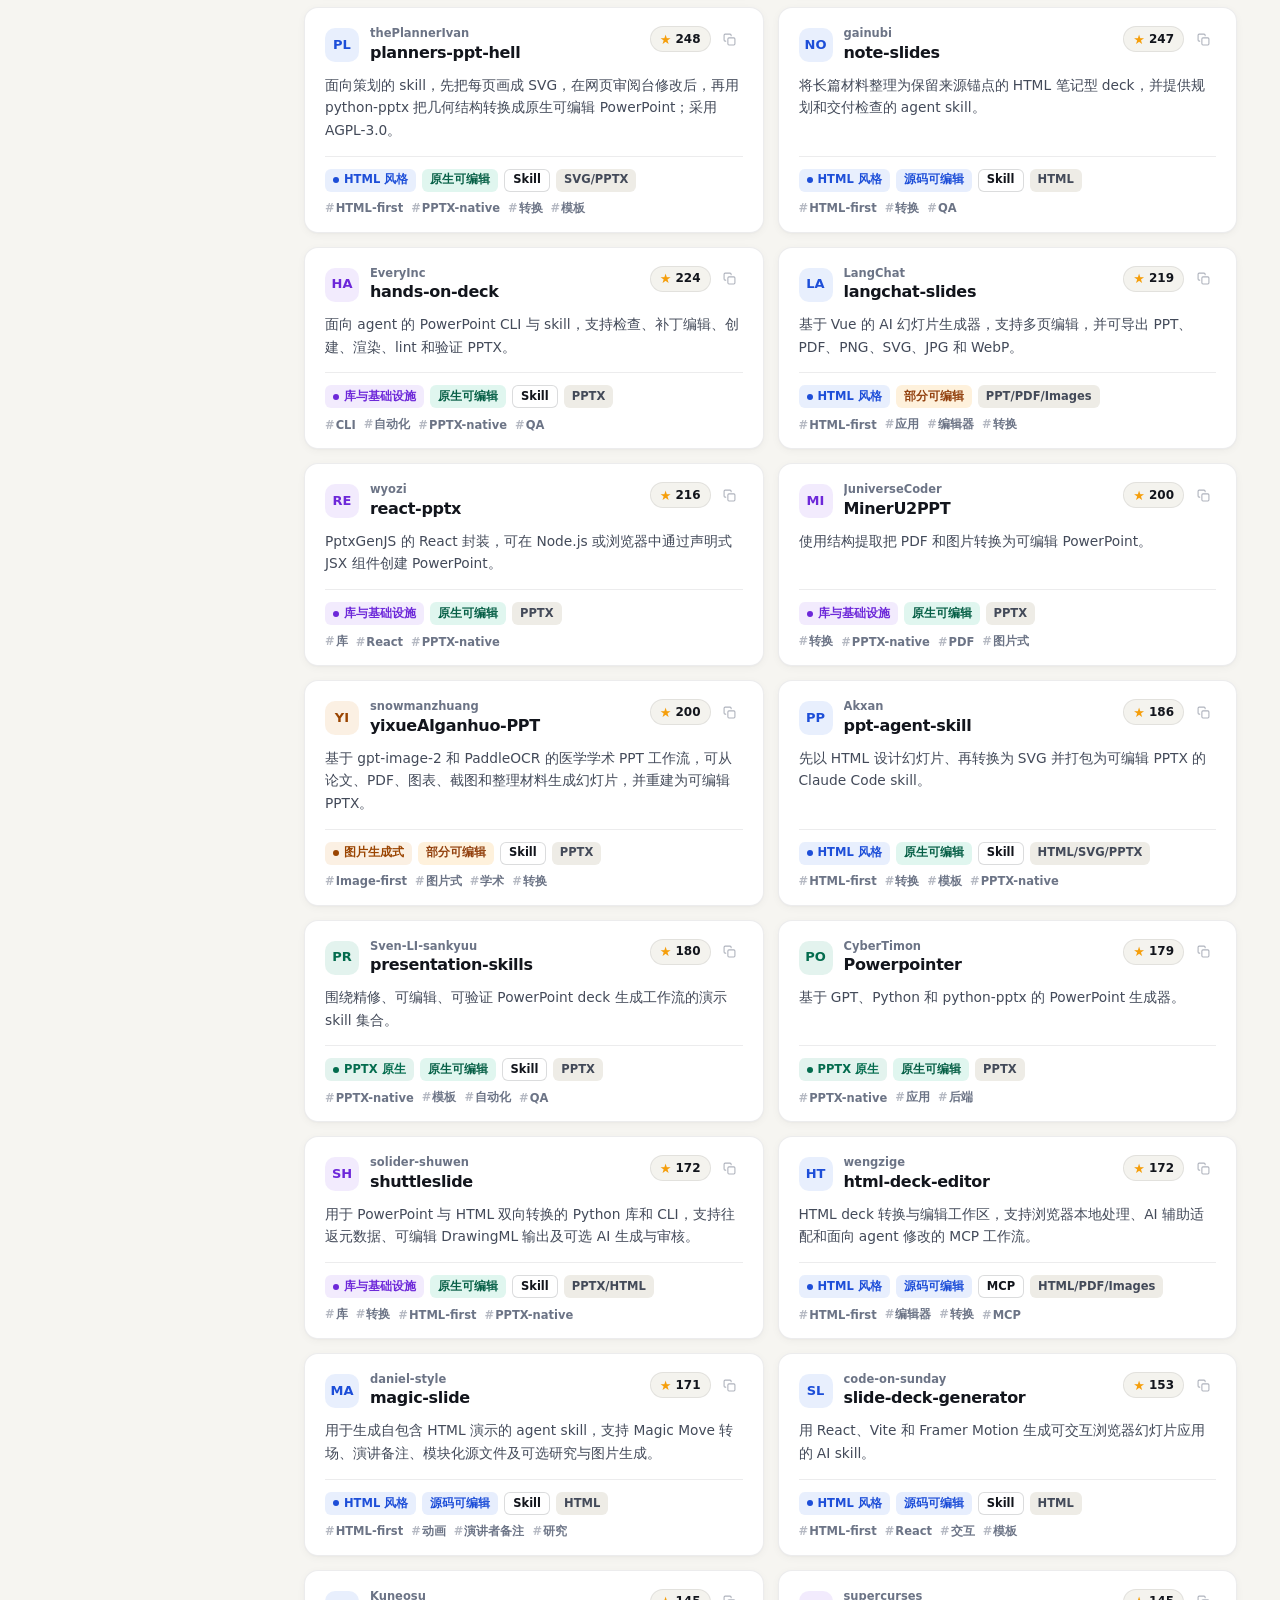
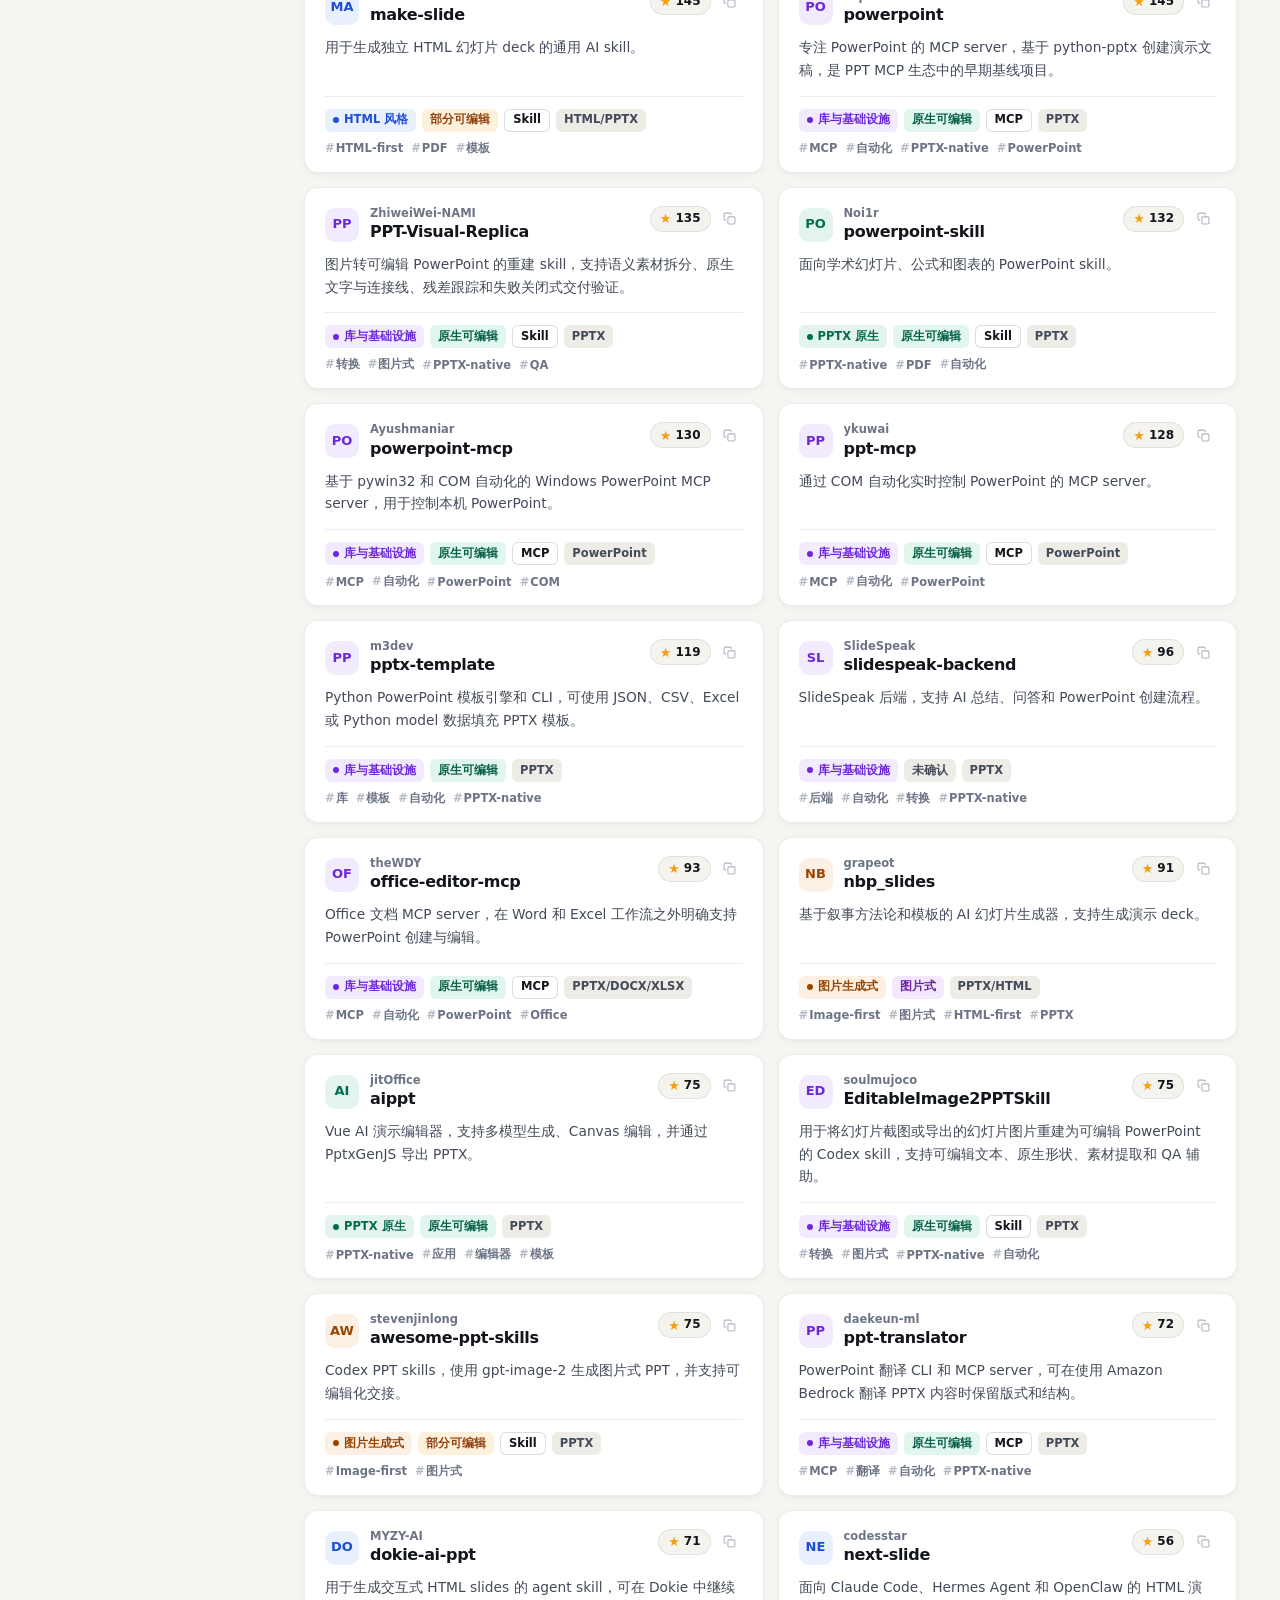
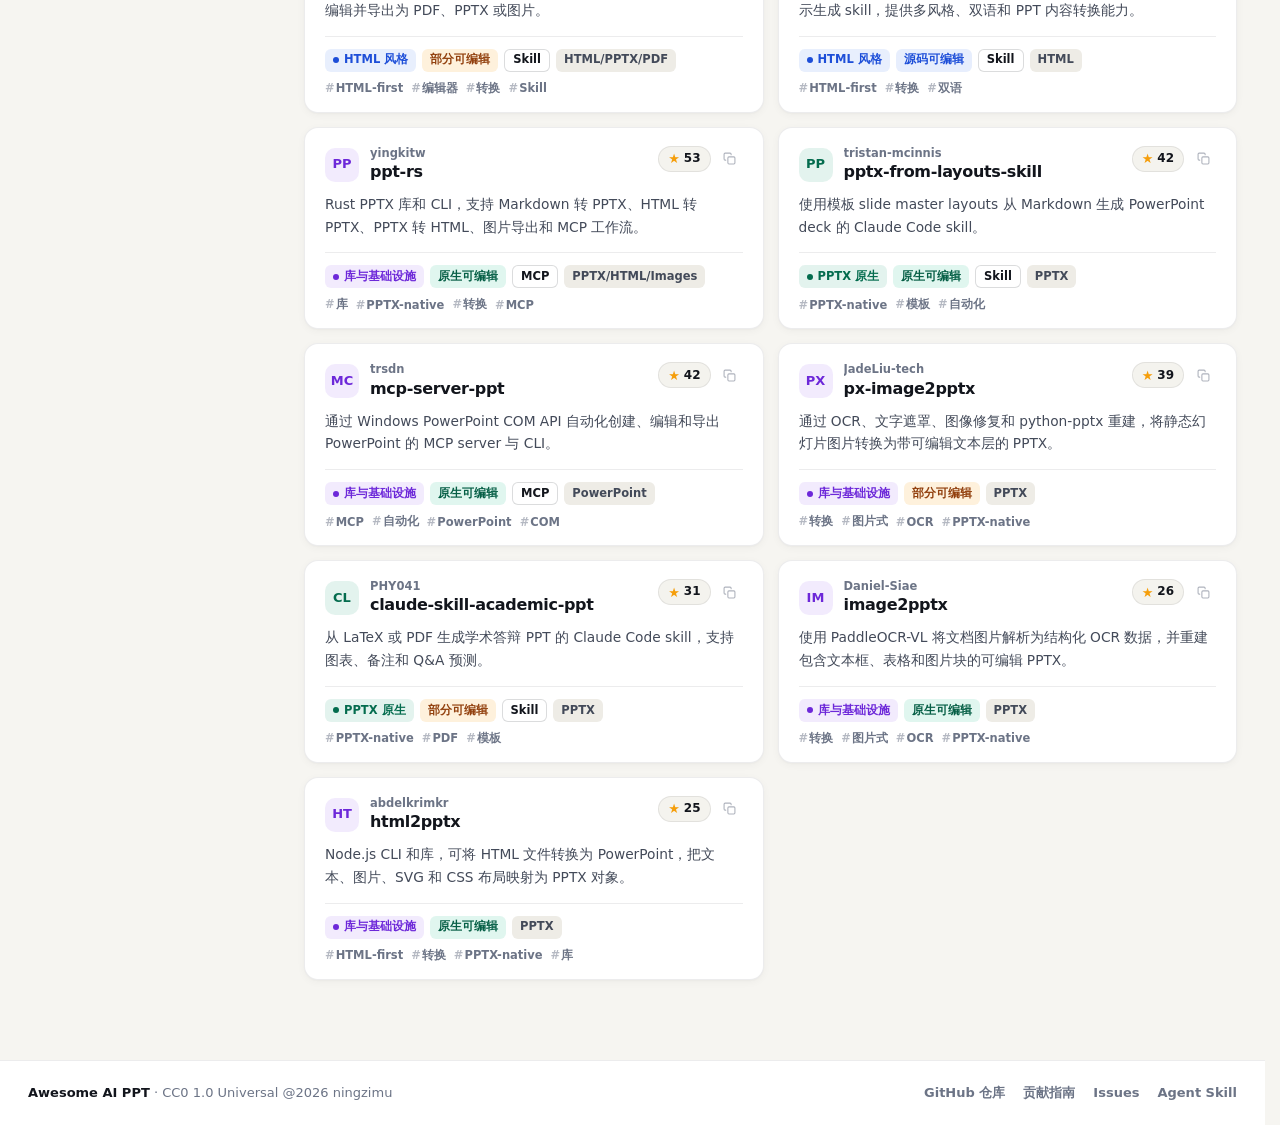
==== commit a1bae94b: "feat(pages): streamline GitHub Pages layout and eliminate filter jump" ====
--- a/docs/index.html
+++ b/docs/index.html
@@ -33,9 +33,9 @@
         </a>
 
         <div class="nav-center" aria-label="Section links">
-          <a class="nav-pill" href="#routes" data-i18n="navRoutes">技术路线</a>
-          <a class="nav-pill" href="#directory" data-i18n="navDirectory">项目目录</a>
+          <a class="nav-pill active" href="#directory" data-i18n="navDirectory">项目目录</a>
           <a class="nav-pill" href="agent/" data-i18n="navAgent">Agent Skill</a>
+          <a class="nav-pill" href="https://github.com/ningzimu/awesome-ai-ppt/blob/main/CONTRIBUTING.md" target="_blank" rel="noopener noreferrer" data-i18n="navContribute">贡献指南</a>
         </div>
 
         <div class="top-actions">
@@ -61,105 +61,59 @@
       </nav>
     </header>
 
-    <section class="hero-stage">
-      <div class="hero-inner">
-        <div class="hero-pill">
-          <span class="live-dot" aria-hidden="true"></span>
-          <span data-i18n="heroBadge">开源精选 · 每日自动同步 GitHub Star</span>
-          <span class="pill-sep" aria-hidden="true">·</span>
-          <span id="starsUpdated" class="pill-date"></span>
-        </div>
-
-        <h1 class="hero-title">
-          <span data-i18n="heroTitlePre">发现最合适的</span>
-          <span class="title-highlight" data-i18n="heroTitleAccent">AI PPT 开源工作流</span>
-        </h1>
-
-        <p class="hero-desc" data-i18n="heroCopy">
+    <section class="page-intro">
+      <div class="intro-main">
+        <div class="intro-title-row">
+          <h1 class="intro-title">
+            <span data-i18n="heroTitlePre">发现最合适的</span>
+            <span class="title-highlight" data-i18n="heroTitleAccent">AI PPT 开源工作流</span>
+          </h1>
+          <span class="sync-badge">
+            <span class="live-dot" aria-hidden="true"></span>
+            <span id="starsUpdated" data-i18n="heroBadgeShort">每日同步 Star</span>
+          </span>
+        </div>
+        <p class="intro-desc" data-i18n="heroCopy">
           按主工作流源表示分类，而非仅看导出格式。系统对比 HTML 风格、图片生成式、PPTX 原生生成与自动化重建基础设施。
         </p>
-
-        <div class="spotlight-search-wrap">
-          <label class="spotlight-search">
-            <svg class="spotlight-icon" width="18" height="18" viewBox="0 0 24 24" fill="none" stroke="currentColor" stroke-width="2" stroke-linecap="round" stroke-linejoin="round" aria-hidden="true">
-              <circle cx="11" cy="11" r="8"/>
-              <path d="m21 21-4.3-4.3"/>
-            </svg>
-            <span class="sr-only" data-i18n="searchLabel">搜索项目</span>
-            <input id="searchInput" type="search" placeholder="搜索仓库名、技术路线、输出格式、中英文关键词..." autocomplete="off">
-            <button id="clearSearchBtn" class="clear-search-btn" type="button" hidden aria-label="清空搜索">×</button>
-            <kbd class="spotlight-kbd" aria-hidden="true">/</kbd>
-          </label>
-          <div class="search-hints">
-            <span class="hints-label" data-i18n="trendingLabel">热门检索：</span>
-            <button class="hint-chip" type="button" data-hint="Skill">Skill</button>
-            <button class="hint-chip" type="button" data-hint="MCP">MCP</button>
-            <button class="hint-chip" type="button" data-hint="python-pptx">python-pptx</button>
-            <button class="hint-chip" type="button" data-hint="Academic">Academic</button>
-            <button class="hint-chip" type="button" data-hint="PDF">PDF</button>
-            <button class="hint-chip" type="button" data-hint="HTML">HTML</button>
-          </div>
-        </div>
-
-        <div class="hero-stats-strip" aria-label="Directory metrics">
-          <div class="stat-pill">
-            <strong id="statProjects">0</strong>
-            <span data-i18n="projectsLabel">精选项目</span>
-          </div>
-          <div class="stat-pill">
-            <strong id="statSkills">0</strong>
-            <span data-i18n="skillsLabel">支持 Skill / MCP</span>
-          </div>
-          <div class="stat-pill">
-            <strong id="statEditable">0</strong>
-            <span data-i18n="editableLabel">原生可编辑 PPTX</span>
-          </div>
-          <div class="stat-pill">
-            <strong>25+</strong>
-            <span data-i18n="thresholdLabel">Star 收录门槛</span>
-          </div>
-        </div>
       </div>
 
-      <div id="routes" class="route-deck-wrap">
-        <div class="route-deck-head">
-          <span class="section-kicker" data-i18n="routesKicker">FOUR WORKFLOW ROUTES</span>
-          <div class="route-deck-bar">
-            <h2 data-i18n="routesHeading">四大技术路线画廊</h2>
-            <p data-i18n="routesSub">点击任意路线画布，即刻筛选对应开源方案</p>
-          </div>
-        </div>
-        <div id="routeCards" class="route-deck-grid" role="group" aria-label="Technical routes"></div>
+      <div class="intro-metrics" aria-label="Directory metrics">
+        <div class="metric-item">
+          <strong id="statProjects">0</strong>
+          <span data-i18n="projectsLabel">精选项目</span>
+        </div>
+        <div class="metric-item">
+          <strong id="statSkills">0</strong>
+          <span data-i18n="skillsLabel">Skill / MCP</span>
+        </div>
+        <div class="metric-item">
+          <strong id="statEditable">0</strong>
+          <span data-i18n="editableLabel">原生可编辑</span>
+        </div>
       </div>
+    </section>
+
+    <section id="routes" class="route-tabs-wrap" aria-label="Technical routes">
+      <div id="routeCards" class="route-tabs" role="group" aria-label="Technical routes"></div>
     </section>
 
     <main id="directory" class="workspace">
       <aside class="sidebar" aria-label="Facet filters">
         <div class="sidebar-card">
           <div class="sidebar-head">
-            <span data-i18n="filterTitle">筛选条件</span>
+            <span data-i18n="filterTitle">精细筛选</span>
             <button id="sidebarReset" class="text-reset-btn" type="button" hidden data-i18n="resetFilters">清空</button>
-          </div>
-
-          <div class="facet-group">
-            <h3 class="facet-title" data-i18n="facetRoute">技术路线</h3>
-            <div id="categoryNav" class="facet-list"></div>
           </div>
 
           <div class="facet-group">
             <h3 class="facet-title" data-i18n="facetEditability">可编辑性</h3>
-            <div id="editableNav" class="facet-pills"></div>
+            <div id="editableNav" class="facet-list"></div>
           </div>
 
           <div class="facet-group">
             <h3 class="facet-title" data-i18n="facetIntegration">接入形态</h3>
-            <div id="quickFilters" class="facet-pills" role="group" aria-label="Integration filters">
-              <button class="facet-pill active" type="button" data-quick="all" data-i18n="quickAll">全部</button>
-              <button class="facet-pill" type="button" data-quick="skill" data-i18n="quickSkill">Agent Skill</button>
-              <button class="facet-pill" type="button" data-quick="mcp" data-i18n="quickMcp">MCP Server</button>
-              <button class="facet-pill" type="button" data-quick="app" data-i18n="quickApp">独立应用</button>
-              <button class="facet-pill" type="button" data-quick="library" data-i18n="quickLib">开发库 / CLI</button>
-            </div>
+            <div id="quickFilters" class="facet-list" role="group" aria-label="Integration filters"></div>
           </div>
 
           <div class="facet-group">
@@ -170,49 +124,66 @@
             <div id="tagCloud" class="tag-cloud"></div>
           </div>
         </div>
-
-        <div class="agent-promo-card">
-          <div class="agent-promo-badge">SKILL</div>
-          <h3 data-i18n="promoTitle">让 AI 帮你做 PPT 工具选型</h3>
-          <p data-i18n="promoCopy">安装 awesome-ai-ppt skill，告诉 AI 你的材料与编辑要求，自动对比原仓库推荐方案。</p>
-          <a class="promo-link" href="agent/">
-            <span data-i18n="promoCta">查看接入指南</span>
-            <span aria-hidden="true">→</span>
-          </a>
-        </div>
       </aside>
 
       <section class="catalog-main">
-        <div class="catalog-topbar">
-          <div class="catalog-status">
-            <strong id="resultCount" class="result-count" tabindex="-1">0 个项目</strong>
-            <div id="activeFilters" class="active-filters"></div>
-          </div>
-
-          <div class="catalog-controls">
-            <label class="compact-select">
-              <span class="sr-only" data-i18n="sortLabel">排序</span>
-              <select id="sortSelect" aria-label="排序方式">
-                <option value="stars-desc" data-i18n="sortStarsDesc">按 Star 降序</option>
-                <option value="stars-asc" data-i18n="sortStarsAsc">按 Star 升序</option>
-                <option value="name-asc" data-i18n="sortNameAsc">按名称 A-Z</option>
-              </select>
+        <div class="catalog-toolbar">
+          <div class="toolbar-primary">
+            <label class="toolbar-search">
+              <svg class="toolbar-search-icon" width="16" height="16" viewBox="0 0 24 24" fill="none" stroke="currentColor" stroke-width="2" stroke-linecap="round" stroke-linejoin="round" aria-hidden="true">
+                <circle cx="11" cy="11" r="8"/>
+                <path d="m21 21-4.3-4.3"/>
+              </svg>
+              <span class="sr-only" data-i18n="searchLabel">搜索项目</span>
+              <input id="searchInput" type="search" placeholder="搜索仓库名、技术路线、输出格式或关键词..." autocomplete="off">
+              <button id="clearSearchBtn" class="clear-search-btn" type="button" hidden aria-label="清空搜索">×</button>
+              <kbd class="spotlight-kbd" aria-hidden="true">/</kbd>
             </label>
 
-            <div class="view-toggle" role="group" aria-label="View mode">
-              <button class="active" type="button" data-view="grid" title="卡片视图" aria-label="卡片视图">
-                <svg width="15" height="15" viewBox="0 0 24 24" fill="none" stroke="currentColor" stroke-width="2" stroke-linecap="round" stroke-linejoin="round" aria-hidden="true">
-                  <rect x="3" y="3" width="7" height="7" rx="1.5"/>
-                  <rect x="14" y="3" width="7" height="7" rx="1.5"/>
-                  <rect x="3" y="14" width="7" height="7" rx="1.5"/>
-                  <rect x="14" y="14" width="7" height="7" rx="1.5"/>
-                </svg>
-              </button>
-              <button type="button" data-view="list" title="表格列表视图" aria-label="表格列表视图">
-                <svg width="15" height="15" viewBox="0 0 24 24" fill="none" stroke="currentColor" stroke-width="2" stroke-linecap="round" stroke-linejoin="round" aria-hidden="true">
-                  <path d="M8 6h13M8 12h13M8 18h13M3 6h.01M3 12h.01M3 18h.01"/>
-                </svg>
-              </button>
+            <div class="catalog-controls">
+              <strong id="resultCount" class="result-count" tabindex="-1">共 0 个</strong>
+
+              <label class="compact-select">
+                <span class="sr-only" data-i18n="sortLabel">排序</span>
+                <select id="sortSelect" aria-label="排序方式">
+                  <option value="stars-desc" data-i18n="sortStarsDesc">按 Star 降序</option>
+                  <option value="stars-asc" data-i18n="sortStarsAsc">按 Star 升序</option>
+                  <option value="name-asc" data-i18n="sortNameAsc">按名称 A-Z</option>
+                </select>
+              </label>
+
+              <div class="view-toggle" role="group" aria-label="View mode">
+                <button class="active" type="button" data-view="grid" title="卡片视图" aria-label="卡片视图">
+                  <svg width="15" height="15" viewBox="0 0 24 24" fill="none" stroke="currentColor" stroke-width="2" stroke-linecap="round" stroke-linejoin="round" aria-hidden="true">
+                    <rect x="3" y="3" width="7" height="7" rx="1.5"/>
+                    <rect x="14" y="3" width="7" height="7" rx="1.5"/>
+                    <rect x="3" y="14" width="7" height="7" rx="1.5"/>
+                    <rect x="14" y="14" width="7" height="7" rx="1.5"/>
+                  </svg>
+                </button>
+                <button type="button" data-view="list" title="表格列表视图" aria-label="表格列表视图">
+                  <svg width="15" height="15" viewBox="0 0 24 24" fill="none" stroke="currentColor" stroke-width="2" stroke-linecap="round" stroke-linejoin="round" aria-hidden="true">
+                    <path d="M8 6h13M8 12h13M8 18h13M3 6h.01M3 12h.01M3 18h.01"/>
+                  </svg>
+                </button>
+              </div>
+            </div>
+          </div>
+
+          <div class="toolbar-subbar">
+            <div id="searchHints" class="subbar-hints">
+              <span class="hints-label" data-i18n="trendingLabel">快捷检索：</span>
+              <button class="hint-chip" type="button" data-hint="Skill">Skill</button>
+              <button class="hint-chip" type="button" data-hint="MCP">MCP</button>
+              <button class="hint-chip" type="button" data-hint="python-pptx">python-pptx</button>
+              <button class="hint-chip" type="button" data-hint="Academic">Academic</button>
+              <button class="hint-chip" type="button" data-hint="PDF">PDF</button>
+              <button class="hint-chip" type="button" data-hint="HTML">HTML</button>
+            </div>
+
+            <div id="activeFiltersWrap" class="subbar-active" hidden>
+              <div id="activeFilters" class="active-filters"></div>
+              <button id="toolbarReset" class="subbar-reset-btn" type="button" data-i18n="resetFilters">清空</button>
             </div>
           </div>
         </div>
--- a/docs/styles.css
+++ b/docs/styles.css
@@ -113,8 +113,16 @@
 
 html {
   scroll-behavior: smooth;
+  scrollbar-gutter: stable;
   -webkit-font-smoothing: antialiased;
   -moz-osx-font-smoothing: grayscale;
+}
+
+#routes,
+#directory,
+#install,
+#examples {
+  scroll-margin-top: 76px;
 }
 
 body {
@@ -458,66 +466,235 @@
   line-height: 1.7;
 }
 
-/* Spotlight Search Bar */
-.spotlight-search-wrap {
-  width: 100%;
-  max-width: 640px;
-  margin-top: 28px;
-}
-
-.spotlight-search {
+/* Compact Editorial Page Header */
+.page-intro {
+  display: flex;
+  align-items: flex-end;
+  justify-content: space-between;
+  gap: 20px;
+  max-width: 1280px;
+  margin: 0 auto;
+  padding: 22px 28px 14px;
+}
+
+.intro-main {
+  min-width: 0;
+  max-width: 760px;
+}
+
+.intro-title-row {
+  display: flex;
+  flex-wrap: wrap;
+  align-items: center;
+  gap: 10px 12px;
+}
+
+.intro-title {
+  margin: 0;
+  font-size: clamp(23px, 2.4vw, 29px);
+  font-weight: 850;
+  line-height: 1.2;
+  letter-spacing: -0.025em;
+  color: var(--text);
+}
+
+.sync-badge {
+  display: inline-flex;
+  align-items: center;
+  gap: 7px;
+  height: 25px;
+  padding: 0 10px;
+  border: 1px solid var(--border);
+  border-radius: var(--radius-pill);
+  background: var(--bg-surface);
+  color: var(--muted);
+  font-size: 11.5px;
+  font-weight: 650;
+  font-variant-numeric: tabular-nums;
+  white-space: nowrap;
+}
+
+.intro-desc {
+  margin: 6px 0 0;
+  color: var(--text-secondary);
+  font-size: 13.75px;
+  line-height: 1.55;
+}
+
+.intro-metrics {
+  display: inline-flex;
+  align-items: center;
+  gap: 8px;
+  flex-shrink: 0;
+}
+
+.metric-item {
+  display: inline-flex;
+  align-items: baseline;
+  gap: 6px;
+  padding: 6px 12px;
+  border: 1px solid var(--border);
+  border-radius: 10px;
+  background: var(--bg-surface);
+  box-shadow: var(--shadow-xs);
+}
+
+.metric-item strong {
+  font-size: 15px;
+  font-weight: 800;
+  font-variant-numeric: tabular-nums;
+  color: var(--text);
+}
+
+.metric-item span {
+  font-size: 12px;
+  font-weight: 600;
+  color: var(--muted);
+  white-space: nowrap;
+}
+
+/* Compact Route Switcher Strip */
+.route-tabs-wrap {
+  max-width: 1280px;
+  margin: 0 auto;
+  padding: 0 28px 6px;
+}
+
+.route-tabs {
+  display: grid;
+  grid-template-columns: repeat(5, minmax(0, 1fr));
+  gap: 10px;
+}
+
+.route-tab-card {
   position: relative;
   display: flex;
-  align-items: center;
-  width: 100%;
-  border: 1px solid var(--border-strong);
-  border-radius: 16px;
+  flex-direction: column;
+  justify-content: space-between;
+  gap: 5px;
+  padding: 11px 13px 11px;
+  border: 1px solid var(--border);
+  border-radius: 12px;
   background: var(--bg-surface);
-  box-shadow: var(--shadow-md);
-  transition: border-color 160ms ease, box-shadow 160ms ease;
-}
-
-.spotlight-search:focus-within {
-  border-color: var(--accent);
-  box-shadow: 0 0 0 4px var(--accent-soft), var(--shadow-md);
-}
-
-.spotlight-icon {
+  box-shadow: var(--shadow-xs);
+  color: inherit;
+  text-align: left;
+  cursor: pointer;
+  overflow: hidden;
+  transition: border-color 150ms ease, background-color 150ms ease, box-shadow 150ms ease, opacity 150ms ease;
+}
+
+.route-tab-card::before {
+  content: "";
   position: absolute;
-  left: 18px;
+  inset: 0 0 auto 0;
+  height: 2.5px;
+  background: var(--r-color);
+  opacity: 0.45;
+  transition: opacity 150ms ease;
+}
+
+.route-tab-card.is-all::before {
+  background: linear-gradient(90deg, var(--route-html), var(--route-image), var(--route-pptx), var(--route-infra));
+}
+
+.route-tab-card:hover {
+  border-color: var(--r-border);
+  box-shadow: var(--shadow-sm);
+}
+
+.route-tab-card:hover::before,
+.route-tab-card.active::before {
+  opacity: 1;
+}
+
+.route-tab-card.active {
+  border-color: var(--r-color);
+  background: linear-gradient(180deg, var(--r-bg) 0%, var(--bg-surface) 100%);
+  box-shadow: 0 0 0 2px var(--r-bg), var(--shadow-sm);
+}
+
+.route-tab-card.is-empty {
+  opacity: 0.52;
+}
+
+.route-tab-card.is-empty:hover {
+  opacity: 0.85;
+}
+
+.route-tab-top {
+  display: flex;
+  align-items: center;
+  justify-content: space-between;
+  gap: 8px;
+}
+
+.route-tab-title {
+  display: inline-flex;
+  align-items: center;
+  gap: 7px;
+  min-width: 0;
+  font-size: 13.5px;
+  font-weight: 800;
+  color: var(--text);
+  letter-spacing: -0.01em;
+}
+
+.route-tab-title span:last-child {
+  overflow: hidden;
+  text-overflow: ellipsis;
+  white-space: nowrap;
+}
+
+.route-tab-dot {
+  width: 7px;
+  height: 7px;
+  border-radius: 50%;
+  background: var(--r-color);
+  flex-shrink: 0;
+}
+
+.route-tab-count {
+  padding: 1px 7px;
+  border-radius: var(--radius-pill);
+  background: var(--bg-muted);
+  color: var(--text-secondary);
+  font-size: 11.5px;
+  font-weight: 800;
+  font-variant-numeric: tabular-nums;
+  flex-shrink: 0;
+  transition: background-color 150ms ease, color 150ms ease;
+}
+
+.route-tab-card.active .route-tab-count {
+  background: var(--r-bg);
+  color: var(--r-color);
+}
+
+.route-tab-brief {
+  margin: 0;
+  font-size: 12px;
+  line-height: 1.4;
   color: var(--muted);
-  pointer-events: none;
-}
-
-.spotlight-search input {
-  width: 100%;
-  height: 54px;
-  padding: 0 72px 0 48px;
-  border: 0;
-  border-radius: 16px;
-  background: transparent;
-  color: var(--text);
-  font-size: 15px;
-  outline: none;
-}
-
-.spotlight-search input::placeholder {
-  color: var(--muted);
-}
-
+  overflow: hidden;
+  text-overflow: ellipsis;
+  white-space: nowrap;
+}
+
+/* Shared Search & Hint Chip Primitives */
 .clear-search-btn {
   position: absolute;
-  right: 44px;
+  right: 38px;
   display: inline-grid;
   place-items: center;
-  width: 24px;
-  height: 24px;
+  width: 22px;
+  height: 22px;
   border: 0;
   border-radius: 50%;
   background: var(--bg-muted);
   color: var(--text-secondary);
   cursor: pointer;
-  font-size: 15px;
+  font-size: 14px;
   line-height: 1;
 }
 
@@ -528,263 +705,81 @@
 
 .spotlight-kbd {
   position: absolute;
-  right: 14px;
+  right: 10px;
   display: inline-grid;
   place-items: center;
-  min-width: 24px;
-  height: 24px;
-  padding: 0 6px;
+  min-width: 22px;
+  height: 22px;
+  padding: 0 5px;
   border: 1px solid var(--border-strong);
-  border-radius: 7px;
+  border-radius: 6px;
   background: var(--bg-soft);
   color: var(--muted);
   font-family: ui-monospace, SFMono-Regular, Menlo, Monaco, Consolas, monospace;
-  font-size: 12px;
+  font-size: 11.5px;
   font-weight: 700;
   pointer-events: none;
 }
 
-.search-hints {
-  display: flex;
-  flex-wrap: wrap;
-  align-items: center;
-  justify-content: center;
-  gap: 7px;
-  margin-top: 12px;
-}
-
 .hints-label {
+  flex-shrink: 0;
   font-size: 12px;
   font-weight: 600;
   color: var(--muted);
 }
 
 .hint-chip {
-  height: 24px;
-  padding: 0 10px;
+  flex-shrink: 0;
+  height: 23px;
+  padding: 0 9px;
   border: 1px solid var(--border);
   border-radius: var(--radius-pill);
-  background: var(--bg-surface);
+  background: var(--bg-soft);
   color: var(--text-secondary);
   cursor: pointer;
-  font-size: 12px;
+  font-size: 11.5px;
   font-weight: 600;
   transition: border-color 140ms ease, color 140ms ease, background-color 140ms ease;
 }
 
-.hint-chip:hover {
+.hint-chip:hover,
+.hint-chip.active {
   border-color: var(--accent);
   color: var(--accent);
   background: var(--accent-soft);
 }
 
-.hero-stats-strip {
-  display: flex;
-  flex-wrap: wrap;
-  justify-content: center;
-  gap: 10px;
-  margin-top: 26px;
-}
-
-.stat-pill {
-  display: inline-flex;
-  align-items: baseline;
-  gap: 7px;
-  padding: 7px 14px;
-  border: 1px solid var(--border);
-  border-radius: var(--radius-pill);
-  background: var(--bg-surface);
-  box-shadow: var(--shadow-xs);
-}
-
-.stat-pill strong {
-  font-size: 16px;
-  font-weight: 800;
-  font-variant-numeric: tabular-nums;
-  color: var(--text);
-}
-
-.stat-pill span {
-  font-size: 12.5px;
-  font-weight: 600;
-  color: var(--muted);
-}
-
-/* Four Slide-Deck Route Gallery */
-.route-deck-wrap {
-  margin-top: 46px;
-}
-
-.route-deck-head {
-  margin-bottom: 14px;
-}
-
-.section-kicker {
-  display: block;
-  font-size: 11px;
-  font-weight: 800;
-  letter-spacing: 0.1em;
-  color: var(--accent);
-}
-
-.route-deck-bar {
-  display: flex;
-  flex-wrap: wrap;
-  align-items: baseline;
-  justify-content: space-between;
-  gap: 8px;
-  margin-top: 4px;
-}
-
-.route-deck-bar h2 {
-  margin: 0;
-  font-size: 20px;
-  font-weight: 800;
-  letter-spacing: -0.02em;
-}
-
-.route-deck-bar p {
-  margin: 0;
-  font-size: 13px;
-  color: var(--muted);
-}
-
-.route-deck-grid {
+/* Main Workspace: Sticky Sidebar + Catalog Grid */
+.workspace {
   display: grid;
-  grid-template-columns: repeat(4, minmax(0, 1fr));
+  grid-template-columns: 256px minmax(0, 1fr);
+  align-items: start;
+  gap: 20px;
+  max-width: 1280px;
+  margin: 0 auto;
+  padding: 12px 28px 80px;
+}
+
+.sidebar {
+  position: sticky;
+  top: 68px;
+  display: grid;
   gap: 14px;
 }
 
-.route-slide-card {
-  position: relative;
-  display: flex;
-  flex-direction: column;
-  justify-content: space-between;
-  gap: 12px;
-  padding: 16px 18px 18px;
+.sidebar-card {
+  padding: 16px;
   border: 1px solid var(--border);
   border-radius: var(--radius-md);
   background: var(--bg-surface);
   box-shadow: var(--shadow-sm);
-  color: inherit;
-  text-align: left;
-  cursor: pointer;
-  overflow: hidden;
-  transition: transform 180ms ease, border-color 180ms ease, box-shadow 180ms ease;
-}
-
-.route-slide-card::before {
-  content: "";
-  position: absolute;
-  inset: 0 0 auto 0;
-  height: 3px;
-  background: var(--r-color);
-  opacity: 0.75;
-  transition: opacity 180ms ease, height 180ms ease;
-}
-
-.route-slide-card:hover {
-  transform: translateY(-3px);
-  border-color: var(--r-border);
-  box-shadow: var(--shadow-md);
-}
-
-.route-slide-card:hover::before,
-.route-slide-card.active::before {
-  opacity: 1;
-  height: 4px;
-}
-
-.route-slide-card.active {
-  border-color: var(--r-color);
-  box-shadow: 0 0 0 3px var(--r-bg), var(--shadow-md);
-}
-
-.slide-card-top {
+}
+
+.sidebar-head {
   display: flex;
   align-items: center;
   justify-content: space-between;
-  gap: 8px;
-}
-
-.slide-index {
-  display: inline-flex;
-  align-items: center;
-  gap: 6px;
-  font-family: ui-monospace, SFMono-Regular, Menlo, Monaco, Consolas, monospace;
-  font-size: 11px;
-  font-weight: 700;
-  letter-spacing: 0.04em;
-  color: var(--r-color);
-}
-
-.slide-count {
-  padding: 2px 8px;
-  border-radius: var(--radius-pill);
-  background: var(--r-bg);
-  color: var(--r-color);
-  font-size: 12px;
-  font-weight: 800;
-  font-variant-numeric: tabular-nums;
-}
-
-.slide-preview-canvas {
-  display: flex;
-  align-items: center;
-  justify-content: center;
-  height: 54px;
-  border: 1px dashed var(--border-strong);
-  border-radius: 10px;
-  background: var(--bg-soft);
-  color: var(--r-color);
-}
-
-.slide-card-body h3 {
-  margin: 0;
-  font-size: 15px;
-  font-weight: 800;
-  line-height: 1.3;
-  letter-spacing: -0.015em;
-  color: var(--text);
-}
-
-.slide-card-body p {
-  margin: 5px 0 0;
-  font-size: 12.5px;
-  line-height: 1.5;
-  color: var(--muted);
-}
-
-/* Main Workspace: Sticky Sidebar + Catalog Grid */
-.workspace {
-  display: grid;
-  grid-template-columns: 272px minmax(0, 1fr);
-  align-items: start;
-  gap: 24px;
-  max-width: 1280px;
-  margin: 0 auto;
-  padding: 22px 28px 80px;
-}
-
-.sidebar {
-  position: sticky;
-  top: 76px;
-  display: grid;
-  gap: 14px;
-}
-
-.sidebar-card {
-  padding: 18px;
-  border: 1px solid var(--border);
-  border-radius: var(--radius-md);
-  background: var(--bg-surface);
-  box-shadow: var(--shadow-sm);
-}
-
-.sidebar-head {
-  display: flex;
-  align-items: center;
-  justify-content: space-between;
+  min-height: 34px;
   padding-bottom: 12px;
   margin-bottom: 14px;
   border-bottom: 1px solid var(--border);
@@ -854,7 +849,7 @@
   justify-content: space-between;
   gap: 8px;
   width: 100%;
-  padding: 7px 10px;
+  padding: 6.5px 10px;
   border: 0;
   border-radius: 9px;
   background: transparent;
@@ -863,7 +858,7 @@
   font-size: 13px;
   font-weight: 600;
   text-align: left;
-  transition: background-color 130ms ease, color 130ms ease;
+  transition: background-color 130ms ease, color 130ms ease, opacity 130ms ease;
 }
 
 .facet-row:hover {
@@ -874,6 +869,14 @@
 .facet-row.active {
   background: var(--text);
   color: var(--bg);
+}
+
+.facet-row.is-empty {
+  opacity: 0.45;
+}
+
+.facet-row.is-empty:hover {
+  opacity: 0.8;
 }
 
 .facet-row-left {
@@ -957,7 +960,7 @@
   cursor: pointer;
   font-size: 11.5px;
   font-weight: 600;
-  transition: border-color 130ms ease, color 130ms ease, background-color 130ms ease;
+  transition: border-color 130ms ease, color 130ms ease, background-color 130ms ease, opacity 130ms ease;
 }
 
 .cloud-tag:hover {
@@ -969,6 +972,14 @@
   border-color: var(--accent-solid);
   background: var(--accent-solid);
   color: #ffffff;
+}
+
+.cloud-tag.is-empty {
+  opacity: 0.42;
+}
+
+.cloud-tag.is-empty:hover {
+  opacity: 0.82;
 }
 
 .cloud-tag em {
@@ -978,112 +989,162 @@
   font-variant-numeric: tabular-nums;
 }
 
-/* Sidebar Promo Card */
-.agent-promo-card {
-  position: relative;
-  padding: 18px;
-  border: 1px solid var(--border-strong);
-  border-radius: var(--radius-md);
-  background: linear-gradient(155deg, #121826 0%, #1d2c4c 65%, #2b1f4c 100%);
-  color: #f8fafc;
-  box-shadow: var(--shadow-md);
-  overflow: hidden;
-}
-
-.agent-promo-badge {
-  display: inline-block;
-  padding: 2px 8px;
-  border-radius: var(--radius-pill);
-  background: rgba(96, 165, 250, 0.22);
-  color: #93c5fd;
-  font-size: 10.5px;
-  font-weight: 800;
-  letter-spacing: 0.08em;
-}
-
-.agent-promo-card h3 {
-  margin: 10px 0 6px;
-  font-size: 15px;
-  font-weight: 800;
-  line-height: 1.35;
-}
-
-.agent-promo-card p {
-  margin: 0 0 14px;
-  color: rgba(226, 232, 240, 0.8);
-  font-size: 12.5px;
-  line-height: 1.55;
-}
-
-.promo-link {
-  display: inline-flex;
-  align-items: center;
-  gap: 6px;
-  padding: 7px 12px;
-  border-radius: 8px;
-  background: rgba(255, 255, 255, 0.12);
-  color: #ffffff;
-  font-size: 12.5px;
-  font-weight: 700;
-  transition: background-color 140ms ease;
-}
-
-.promo-link:hover {
-  background: rgba(255, 255, 255, 0.22);
-}
-
 /* Catalog Main Area */
 .catalog-main {
   min-width: 0;
-}
-
-.catalog-topbar {
-  display: flex;
-  flex-wrap: wrap;
-  align-items: center;
-  justify-content: space-between;
-  gap: 12px;
-  margin-bottom: 16px;
-  padding: 12px 16px;
+  min-height: max(560px, calc(100vh - 132px));
+}
+
+.catalog-toolbar {
+  position: sticky;
+  top: 68px;
+  z-index: 25;
+  margin-bottom: 14px;
   border: 1px solid var(--border);
   border-radius: var(--radius-md);
   background: var(--bg-surface);
-  box-shadow: var(--shadow-xs);
-}
-
-.catalog-status {
-  display: flex;
-  flex-wrap: wrap;
-  align-items: center;
+  background: color-mix(in srgb, var(--bg-surface) 92%, transparent);
+  backdrop-filter: saturate(160%) blur(14px);
+  -webkit-backdrop-filter: saturate(160%) blur(14px);
+  box-shadow: var(--shadow-sm);
+}
+
+.toolbar-primary {
+  display: flex;
+  flex-wrap: nowrap;
+  align-items: center;
+  justify-content: space-between;
   gap: 10px;
+  padding: 10px 12px;
+}
+
+.toolbar-search {
+  position: relative;
+  display: flex;
+  align-items: center;
+  flex: 1;
+  min-width: 0;
+  border: 1px solid var(--border-strong);
+  border-radius: 10px;
+  background: var(--bg-soft);
+  transition: border-color 150ms ease, box-shadow 150ms ease, background-color 150ms ease;
+}
+
+.toolbar-search:focus-within {
+  border-color: var(--accent);
+  background: var(--bg-surface);
+  box-shadow: 0 0 0 3px var(--accent-soft);
+}
+
+.toolbar-search-icon {
+  position: absolute;
+  left: 12px;
+  color: var(--muted);
+  pointer-events: none;
+}
+
+.toolbar-search input {
+  width: 100%;
+  height: 36px;
+  padding: 0 64px 0 36px;
+  border: 0;
+  border-radius: 10px;
+  background: transparent;
+  color: var(--text);
+  font-size: 13.5px;
+  outline: none;
+}
+
+.toolbar-search input::placeholder {
+  color: var(--muted);
+}
+
+.toolbar-subbar {
+  display: flex;
+  align-items: center;
+  height: 36px;
+  padding: 0 12px;
+  border-top: 1px solid var(--border);
+}
+
+.subbar-hints,
+.subbar-active {
+  display: flex;
+  align-items: center;
+  gap: 7px;
+  width: 100%;
+  min-width: 0;
+}
+
+.subbar-hints {
+  overflow-x: auto;
+  scrollbar-width: none;
+  -ms-overflow-style: none;
+}
+
+.subbar-hints::-webkit-scrollbar {
+  display: none;
+}
+
+.subbar-active {
+  justify-content: space-between;
+}
+
+.subbar-reset-btn {
+  flex-shrink: 0;
+  padding: 2px 6px;
+  border: 0;
+  border-radius: 6px;
+  background: transparent;
+  color: var(--accent);
+  cursor: pointer;
+  font-size: 12px;
+  font-weight: 700;
+}
+
+.subbar-reset-btn:hover {
+  background: var(--accent-soft);
 }
 
 .result-count {
-  font-size: 14px;
-  font-weight: 800;
+  flex-shrink: 0;
+  white-space: nowrap;
+  padding: 0 4px;
+  font-size: 13px;
+  font-weight: 750;
   font-variant-numeric: tabular-nums;
-  color: var(--text);
+  color: var(--muted);
 }
 
 .active-filters {
   display: flex;
-  flex-wrap: wrap;
+  flex-wrap: nowrap;
+  align-items: center;
   gap: 6px;
+  min-width: 0;
+  overflow-x: auto;
+  scrollbar-width: none;
+  -ms-overflow-style: none;
+}
+
+.active-filters::-webkit-scrollbar {
+  display: none;
 }
 
 .active-chip {
   display: inline-flex;
   align-items: center;
   gap: 5px;
+  flex-shrink: 0;
   max-width: 220px;
-  height: 25px;
+  height: 23px;
   padding: 0 9px;
   border: 1px solid var(--border-strong);
   border-radius: var(--radius-pill);
   background: var(--accent-soft);
   color: var(--accent);
   cursor: pointer;
-  font-size: 12px;
+  font-size: 11.5px;
   font-weight: 700;
 }
 
@@ -1101,6 +1162,7 @@
   display: flex;
   align-items: center;
   gap: 8px;
+  flex-shrink: 0;
 }
 
 .compact-select select {
@@ -1148,6 +1210,7 @@
   display: grid;
   grid-template-columns: repeat(2, minmax(0, 1fr));
   gap: 14px;
+  overflow-anchor: none;
 }
 
 .project-card {
@@ -1870,13 +1933,22 @@
 
 /* Responsive Breakpoints */
 @media (max-width: 1120px) {
-  .route-deck-grid {
-    grid-template-columns: repeat(2, minmax(0, 1fr));
+  .page-intro {
+    flex-direction: column;
+    align-items: flex-start;
+    gap: 12px;
+  }
+
+  .route-tabs {
+    grid-template-columns: repeat(5, minmax(175px, 1fr));
+    overflow-x: auto;
+    padding-bottom: 4px;
+    scrollbar-width: thin;
   }
 
   .workspace {
-    grid-template-columns: 244px minmax(0, 1fr);
-    gap: 18px;
+    grid-template-columns: 232px minmax(0, 1fr);
+    gap: 16px;
   }
 }
 
@@ -1887,6 +1959,14 @@
 
   .sidebar {
     position: static;
+  }
+
+  .catalog-toolbar {
+    top: 60px;
+  }
+
+  .catalog-main {
+    min-height: 460px;
   }
 
   .facet-list {
@@ -1897,7 +1977,7 @@
 
   .facet-row {
     width: auto;
-    padding: 6px 11px;
+    padding: 5.5px 10px;
     border: 1px solid var(--border);
     background: var(--bg-soft);
   }
@@ -1906,37 +1986,33 @@
     border-color: var(--text);
   }
 
-  .agent-promo-card {
+  .list-row {
+    grid-template-columns: 1fr auto;
+  }
+
+  .list-meta {
+    grid-column: 1 / -1;
+    justify-content: flex-start;
+  }
+
+  .steps-grid,
+  .agent-examples-grid {
+    grid-template-columns: 1fr;
+  }
+}
+
+@media (max-width: 760px) {
+  .topbar {
     display: flex;
     flex-wrap: wrap;
     align-items: center;
     justify-content: space-between;
-    gap: 12px;
-  }
-
-  .agent-promo-card p {
-    margin-bottom: 0;
-    max-width: 520px;
-  }
-
-  .list-row {
-    grid-template-columns: 1fr auto;
-  }
-
-  .list-meta {
-    grid-column: 1 / -1;
-    justify-content: flex-start;
-  }
-
-  .steps-grid,
-  .agent-examples-grid {
-    grid-template-columns: 1fr;
-  }
-}
-
-@media (max-width: 760px) {
-  .topbar {
-    grid-template-columns: auto auto;
+    gap: 10px 12px;
+  }
+
+  .top-actions {
+    flex-wrap: wrap;
+    max-width: 100%;
   }
 
   .nav-center {
@@ -1945,6 +2021,19 @@
 
   .project-list {
     grid-template-columns: 1fr;
+  }
+
+  .toolbar-primary {
+    flex-wrap: wrap;
+  }
+
+  .toolbar-search {
+    flex-basis: 100%;
+  }
+
+  .catalog-controls {
+    width: 100%;
+    justify-content: space-between;
   }
 }
 
@@ -1957,23 +2046,61 @@
     display: none;
   }
 
-  .hero-stage {
-    padding: 34px 16px 20px;
-  }
-
-  .route-deck-grid {
-    grid-template-columns: 1fr;
+  .page-intro {
+    padding: 16px 16px 10px;
+  }
+
+  .intro-metrics {
+    flex-wrap: wrap;
+  }
+
+  .route-tabs-wrap {
+    padding: 0 16px 4px;
+  }
+
+  .route-tabs {
+    grid-template-columns: repeat(5, minmax(156px, 1fr));
+    gap: 8px;
   }
 
   .workspace {
-    padding: 16px 16px 60px;
+    padding: 10px 16px 60px;
+  }
+
+  .catalog-toolbar {
+    position: static;
   }
 
   .spotlight-kbd {
     display: none;
   }
 
+  .clear-search-btn {
+    right: 10px;
+  }
+
+  .toolbar-search input {
+    padding-right: 38px;
+  }
+
   .footer-inner {
     padding: 18px 16px;
   }
 }
+
+@media (max-width: 480px) {
+  .topbar {
+    gap: 8px 10px;
+  }
+
+  .top-actions {
+    width: 100%;
+    justify-content: space-between;
+    gap: 6px;
+  }
+
+  .language-switch button {
+    min-width: 40px;
+    padding: 0 8px;
+  }
+}
